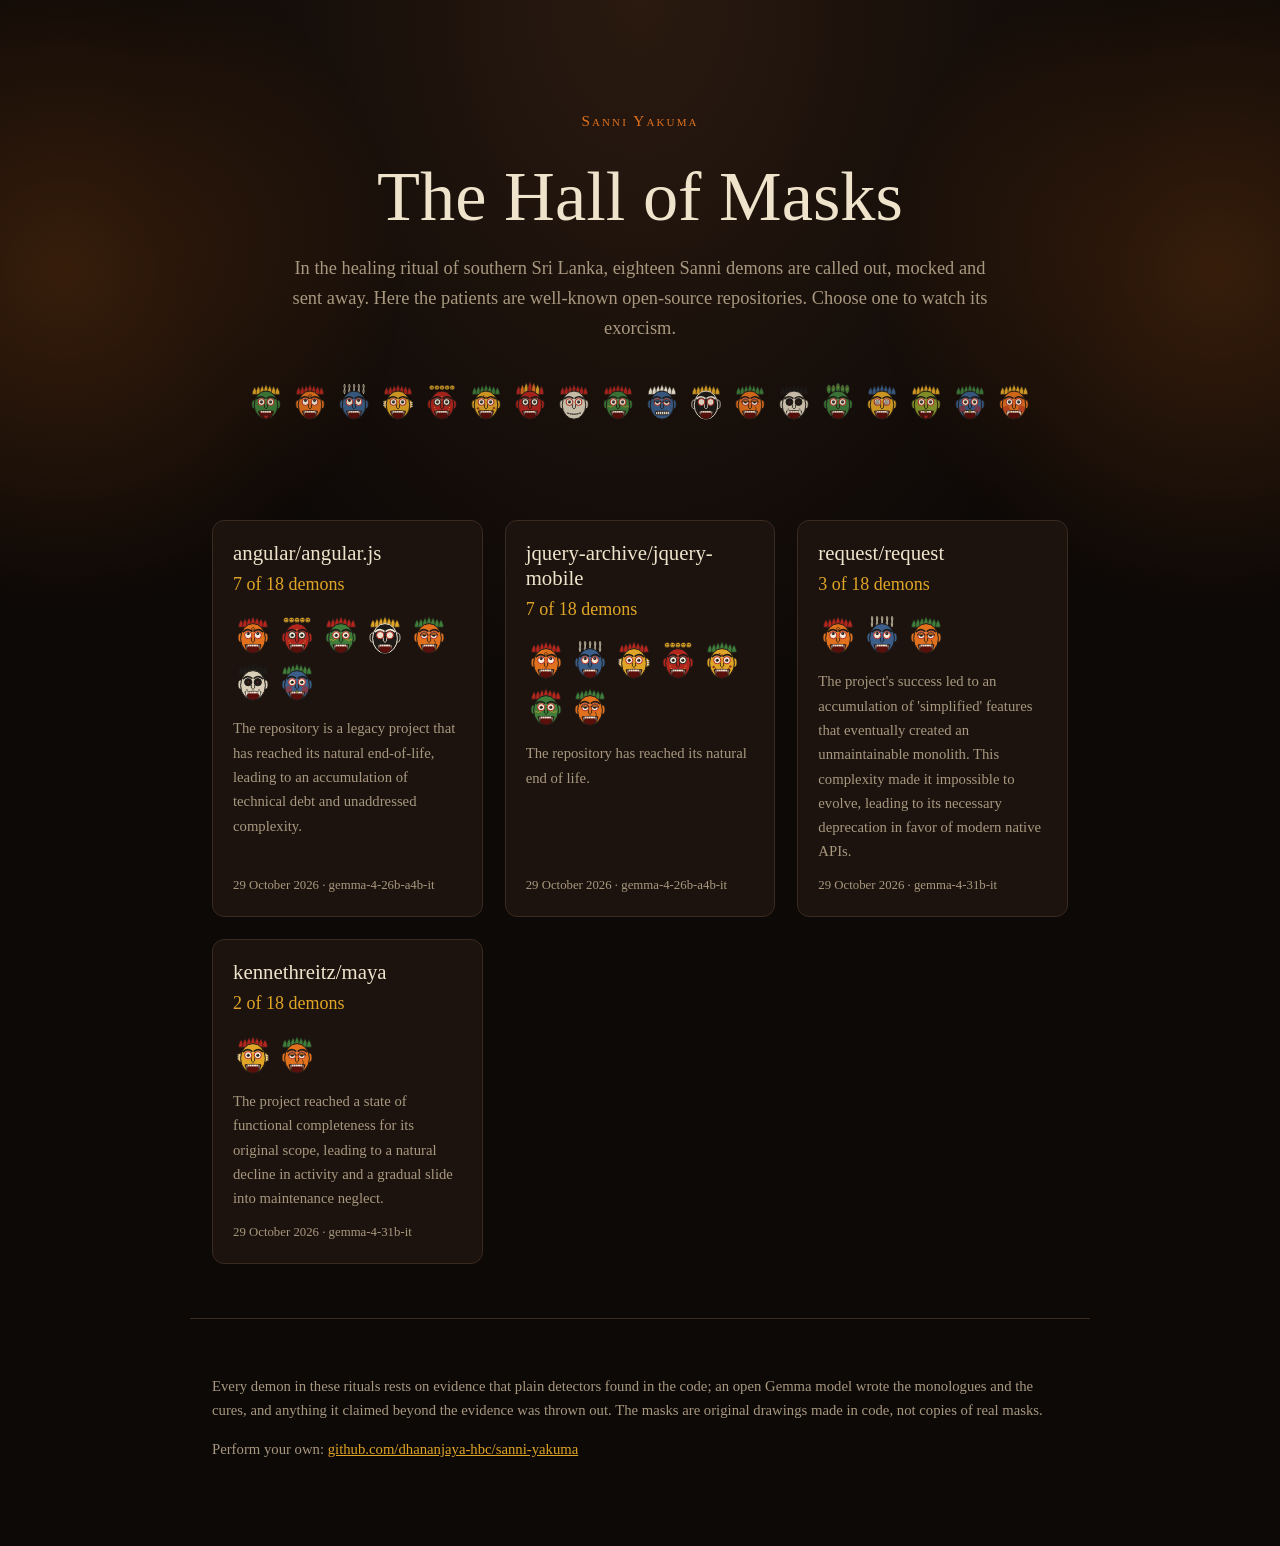
==== docs/index.html @ 9fd2dc5c "docs: add the Hall of Masks gallery page" ====
<!DOCTYPE html>
<html lang="en">
<head>
<meta charset="utf-8">
<meta name="viewport" content="width=device-width, initial-scale=1">
<title>Hall of Masks · Sanni Yakuma</title>
<meta name="description" content="Code exorcisms of well-known repositories, after the Sanni Yakuma healing ritual of southern Sri Lanka.">
<style>
/* Shared by the ritual page and the Hall of Masks. */
:root {
  --night: #0d0907; --wood: #1c130e; --ember: #e2711d; --gold: #e0a526; --red: #b3261e;
  --leaf: #3f7d3a; --cream: #efe3cc; --dim: #a8987f; --line: #3a2a1f;
  --serif: "Iowan Old Style", "Palatino Linotype", Palatino, Georgia, serif;
  --mono: ui-monospace, "SF Mono", Menlo, Consolas, monospace;
  --sinhala: "Noto Sans Sinhala", "Sinhala Sangam MN", "Iskoola Pota", sans-serif;
}
* { box-sizing: border-box; }
html { background: var(--night); }
body {
  margin: 0; color: var(--cream); font: 18px/1.65 var(--serif);
  background: radial-gradient(ellipse at 50% 0%, #2a1a10 0%, var(--night) 55%) fixed;
}
/* Torch light from both sides of the stage. */
body::before, body::after {
  content: ""; position: fixed; top: -10vh; width: 60vw; height: min(80vh, 800px); pointer-events: none; z-index: 0;
  background: radial-gradient(circle, rgba(226,113,29,.20) 0%, rgba(226,113,29,0) 65%);
  animation: flicker 3.7s infinite;
}
body::before { left: -25vw; }
body::after { right: -25vw; animation-duration: 4.3s; animation-delay: -1.2s; }
@keyframes flicker {
  0%, 100% { opacity: .85; } 12% { opacity: 1; } 20% { opacity: .7; } 34% { opacity: .95; }
  52% { opacity: .78; } 68% { opacity: 1; } 81% { opacity: .82; }
}
main, header, footer { position: relative; z-index: 1; max-width: 900px; margin: 0 auto; padding: 0 22px; }
a { color: var(--gold); }
code { font: .86em var(--mono); background: #2a1d15; padding: .1em .35em; border-radius: 4px; color: #f6d79a; }
h1, h2, h3, h4 { font-weight: normal; line-height: 1.2; }
.kicker { font-variant: small-caps; letter-spacing: .14em; color: var(--ember); font-size: .95rem; margin: 0; }header.stage { text-align: center; padding: clamp(48px, 12vh, 140px) 22px clamp(24px, 5vh, 60px); }
header.stage h1 { font-size: clamp(2.4rem, 7vw, 4.4rem); margin: .3em 0 .2em; }
header.stage .lede { font-size: 1.15rem; color: var(--dim); max-width: 38em; margin: 0 auto; }
.masks-row { display: flex; justify-content: center; flex-wrap: wrap; gap: 6px; margin: 2em auto 0; max-width: 840px; }
.masks-row svg { width: 38px; height: auto; opacity: .9; }
.hall { list-style: none; padding: 0; display: grid; grid-template-columns: repeat(auto-fill, minmax(260px, 1fr)); gap: 22px; margin: 6vh 0; }
.card { background: var(--wood); border: 1px solid var(--line); border-radius: 12px; padding: 20px; display: flex; flex-direction: column; }
.card:hover { border-color: var(--ember); }
.card h2 { font-size: 1.3rem; margin: 0 0 .2em; word-break: break-word; }
.card h2 a { color: var(--cream); text-decoration: none; }
.card h2 a::after { content: ""; position: absolute; inset: 0; }
.card { position: relative; }
.card .count { color: var(--gold); margin: 0 0 .7em; }
.card .demons { display: flex; flex-wrap: wrap; gap: 4px; margin-bottom: .8em; }
.card .demons svg { width: 40px; height: auto; }
.card .root { font-size: .92rem; color: var(--dim); margin: 0; flex: 1; }
.card .meta { font-size: .8rem; color: var(--dim); margin: .9em 0 0; }
footer { color: var(--dim); font-size: .92rem; border-top: 1px solid var(--line); padding: 40px 22px 70px; }
</style>
</head>
<body>
<header class="stage">
  <p class="kicker">Sanni Yakuma</p>
  <h1>The Hall of Masks</h1>
  <p class="lede">
    In the healing ritual of southern Sri Lanka, eighteen Sanni demons are called out, mocked and sent away.
    Here the patients are well-known open-source repositories. Choose one to watch its exorcism.
  </p>
  <div class="masks-row" aria-hidden="true"><svg xmlns="http://www.w3.org/2000/svg" viewBox="0 0 200 215" role="img" aria-label="Amukku Sanniya mask"><title>Amukku Sanniya mask</title><path d="M28,76 Q25,63 40,37 Q55,63 52,76 Z" fill="#e0a526" stroke="#1d1a17" stroke-width="3" stroke-linejoin="round"/><path d="M48,76 Q45,58 60,32 Q75,58 72,76 Z" fill="#e0a526" stroke="#1d1a17" stroke-width="3" stroke-linejoin="round"/><path d="M68,76 Q65,53 80,27 Q95,53 92,76 Z" fill="#e0a526" stroke="#1d1a17" stroke-width="3" stroke-linejoin="round"/><path d="M88,76 Q85,48 100,22 Q115,48 112,76 Z" fill="#e0a526" stroke="#1d1a17" stroke-width="3" stroke-linejoin="round"/><path d="M108,76 Q105,53 120,27 Q135,53 132,76 Z" fill="#e0a526" stroke="#1d1a17" stroke-width="3" stroke-linejoin="round"/><path d="M128,76 Q125,58 140,32 Q155,58 152,76 Z" fill="#e0a526" stroke="#1d1a17" stroke-width="3" stroke-linejoin="round"/><path d="M148,76 Q145,63 160,37 Q175,63 172,76 Z" fill="#e0a526" stroke="#1d1a17" stroke-width="3" stroke-linejoin="round"/><ellipse cx="38" cy="128" rx="13" ry="23" fill="#3f7d3a" stroke="#1d1a17" stroke-width="4"/><ellipse cx="162" cy="128" rx="13" ry="23" fill="#3f7d3a" stroke="#1d1a17" stroke-width="4"/><ellipse cx="100" cy="132" rx="62" ry="74" fill="#3f7d3a" stroke="#1d1a17" stroke-width="5"/><ellipse cx="82" cy="100" rx="22" ry="12" fill="#ffffff" opacity="0.12"/><path d="M52,98 Q72,80 94,96" stroke="#1d1a17" stroke-width="8" fill="none" stroke-linecap="round"/><path d="M106,96 Q128,80 148,98" stroke="#1d1a17" stroke-width="8" fill="none" stroke-linecap="round"/><circle cx="76" cy="116" r="18" fill="#f2e8d5" stroke="#b3261e" stroke-width="5"/><circle cx="76" cy="116" r="7.5" fill="#1d1a17"/><circle cx="74" cy="114" r="2" fill="#f2e8d5"/><circle cx="124" cy="116" r="18" fill="#f2e8d5" stroke="#b3261e" stroke-width="5"/><circle cx="124" cy="116" r="7.5" fill="#1d1a17"/><circle cx="122" cy="114" r="2" fill="#f2e8d5"/><path d="M92,128 Q88,150 100,152 Q112,150 108,128" fill="#3f7d3a" stroke="#1d1a17" stroke-width="4"/><path d="M60,164 Q100,158 140,164 Q132,204 100,206 Q68,204 60,164 Z" fill="#5a0f0b" stroke="#1d1a17" stroke-width="4"/><rect x="72" y="163" width="10" height="9" fill="#f2e8d5"/><rect x="83" y="163" width="10" height="9" fill="#f2e8d5"/><rect x="94" y="163" width="10" height="9" fill="#f2e8d5"/><rect x="105" y="163" width="10" height="9" fill="#f2e8d5"/><rect x="116" y="163" width="10" height="9" fill="#f2e8d5"/><path d="M86,186 Q100,222 114,186 Z" fill="#b3261e" stroke="#1d1a17" stroke-width="3"/></svg><svg xmlns="http://www.w3.org/2000/svg" viewBox="0 0 200 215" role="img" aria-label="Abutha Sanniya mask"><title>Abutha Sanniya mask</title><path d="M28,76 Q25,63 40,37 Q55,63 52,76 Z" fill="#b3261e" stroke="#1d1a17" stroke-width="3" stroke-linejoin="round"/><path d="M48,76 Q45,58 60,32 Q75,58 72,76 Z" fill="#b3261e" stroke="#1d1a17" stroke-width="3" stroke-linejoin="round"/><path d="M68,76 Q65,53 80,27 Q95,53 92,76 Z" fill="#b3261e" stroke="#1d1a17" stroke-width="3" stroke-linejoin="round"/><path d="M88,76 Q85,48 100,22 Q115,48 112,76 Z" fill="#b3261e" stroke="#1d1a17" stroke-width="3" stroke-linejoin="round"/><path d="M108,76 Q105,53 120,27 Q135,53 132,76 Z" fill="#b3261e" stroke="#1d1a17" stroke-width="3" stroke-linejoin="round"/><path d="M128,76 Q125,58 140,32 Q155,58 152,76 Z" fill="#b3261e" stroke="#1d1a17" stroke-width="3" stroke-linejoin="round"/><path d="M148,76 Q145,63 160,37 Q175,63 172,76 Z" fill="#b3261e" stroke="#1d1a17" stroke-width="3" stroke-linejoin="round"/><ellipse cx="38" cy="128" rx="13" ry="23" fill="#e2711d" stroke="#1d1a17" stroke-width="4"/><ellipse cx="162" cy="128" rx="13" ry="23" fill="#e2711d" stroke="#1d1a17" stroke-width="4"/><ellipse cx="100" cy="132" rx="62" ry="74" fill="#e2711d" stroke="#1d1a17" stroke-width="5"/><ellipse cx="82" cy="100" rx="22" ry="12" fill="#ffffff" opacity="0.12"/><path d="M52,98 Q72,80 94,96" stroke="#1d1a17" stroke-width="8" fill="none" stroke-linecap="round"/><path d="M106,96 Q128,80 148,98" stroke="#1d1a17" stroke-width="8" fill="none" stroke-linecap="round"/><circle cx="76" cy="116" r="18" fill="#f2e8d5" stroke="#b3261e" stroke-width="5"/><circle cx="76" cy="108" r="7.5" fill="#1d1a17"/><circle cx="74" cy="106" r="2" fill="#f2e8d5"/><circle cx="124" cy="116" r="18" fill="#f2e8d5" stroke="#b3261e" stroke-width="5"/><circle cx="124" cy="108" r="7.5" fill="#1d1a17"/><circle cx="122" cy="106" r="2" fill="#f2e8d5"/><path d="M92,128 Q88,150 100,152 Q112,150 108,128" fill="#e2711d" stroke="#1d1a17" stroke-width="4"/><path d="M60,164 Q100,158 140,164 Q132,204 100,206 Q68,204 60,164 Z" fill="#5a0f0b" stroke="#1d1a17" stroke-width="4"/><rect x="72" y="163" width="10" height="9" fill="#f2e8d5"/><rect x="83" y="163" width="10" height="9" fill="#f2e8d5"/><rect x="94" y="163" width="10" height="9" fill="#f2e8d5"/><rect x="105" y="163" width="10" height="9" fill="#f2e8d5"/><rect x="116" y="163" width="10" height="9" fill="#f2e8d5"/><path d="M66,166 L74,166 L69,188 Z" fill="#f2e8d5" stroke="#1d1a17" stroke-width="2"/><path d="M126,166 L134,166 L131,188 Z" fill="#f2e8d5" stroke="#1d1a17" stroke-width="2"/><path d="M100,88 m-2,0 a2,2 0 1,1 4,0 a5,5 0 1,1 -9,0 a8,8 0 1,1 15,0" fill="none" stroke="#1d1a17" stroke-width="3"/></svg><svg xmlns="http://www.w3.org/2000/svg" viewBox="0 0 200 215" role="img" aria-label="Butha Sanniya mask"><title>Butha Sanniya mask</title><path d="M50,72 C36,52 64,40 50,22 C40,38 62,52 50,72" fill="none" stroke="#d9cfb8" stroke-width="5" stroke-linecap="round" opacity="0.85"/><path d="M75,72 C61,52 89,40 75,22 C65,38 87,52 75,72" fill="none" stroke="#d9cfb8" stroke-width="5" stroke-linecap="round" opacity="0.85"/><path d="M100,72 C86,52 114,40 100,22 C90,38 112,52 100,72" fill="none" stroke="#d9cfb8" stroke-width="5" stroke-linecap="round" opacity="0.85"/><path d="M125,72 C111,52 139,40 125,22 C115,38 137,52 125,72" fill="none" stroke="#d9cfb8" stroke-width="5" stroke-linecap="round" opacity="0.85"/><path d="M150,72 C136,52 164,40 150,22 C140,38 162,52 150,72" fill="none" stroke="#d9cfb8" stroke-width="5" stroke-linecap="round" opacity="0.85"/><ellipse cx="38" cy="128" rx="13" ry="23" fill="#3b5f8a" stroke="#1d1a17" stroke-width="4"/><ellipse cx="162" cy="128" rx="13" ry="23" fill="#3b5f8a" stroke="#1d1a17" stroke-width="4"/><ellipse cx="100" cy="132" rx="62" ry="74" fill="#3b5f8a" stroke="#1d1a17" stroke-width="5"/><ellipse cx="82" cy="100" rx="22" ry="12" fill="#ffffff" opacity="0.12"/><path d="M52,98 Q72,80 94,96" stroke="#1d1a17" stroke-width="8" fill="none" stroke-linecap="round"/><path d="M106,96 Q128,80 148,98" stroke="#1d1a17" stroke-width="8" fill="none" stroke-linecap="round"/><circle cx="76" cy="116" r="18" fill="#f2e8d5" stroke="#b3261e" stroke-width="5"/><circle cx="76" cy="108" r="7.5" fill="#1d1a17"/><circle cx="74" cy="106" r="2" fill="#f2e8d5"/><circle cx="124" cy="116" r="18" fill="#f2e8d5" stroke="#b3261e" stroke-width="5"/><circle cx="124" cy="108" r="7.5" fill="#1d1a17"/><circle cx="122" cy="106" r="2" fill="#f2e8d5"/><path d="M92,128 Q88,150 100,152 Q112,150 108,128" fill="#3b5f8a" stroke="#1d1a17" stroke-width="4"/><path d="M60,164 Q100,158 140,164 Q132,204 100,206 Q68,204 60,164 Z" fill="#5a0f0b" stroke="#1d1a17" stroke-width="4"/><rect x="72" y="163" width="10" height="9" fill="#f2e8d5"/><rect x="83" y="163" width="10" height="9" fill="#f2e8d5"/><rect x="94" y="163" width="10" height="9" fill="#f2e8d5"/><rect x="105" y="163" width="10" height="9" fill="#f2e8d5"/><rect x="116" y="163" width="10" height="9" fill="#f2e8d5"/><path d="M66,166 L74,166 L69,188 Z" fill="#f2e8d5" stroke="#1d1a17" stroke-width="2"/><path d="M126,166 L134,166 L131,188 Z" fill="#f2e8d5" stroke="#1d1a17" stroke-width="2"/></svg><svg xmlns="http://www.w3.org/2000/svg" viewBox="0 0 200 215" role="img" aria-label="Bihiri Sanniya mask"><title>Bihiri Sanniya mask</title><path d="M28,76 Q25,63 40,37 Q55,63 52,76 Z" fill="#b3261e" stroke="#1d1a17" stroke-width="3" stroke-linejoin="round"/><path d="M48,76 Q45,58 60,32 Q75,58 72,76 Z" fill="#b3261e" stroke="#1d1a17" stroke-width="3" stroke-linejoin="round"/><path d="M68,76 Q65,53 80,27 Q95,53 92,76 Z" fill="#b3261e" stroke="#1d1a17" stroke-width="3" stroke-linejoin="round"/><path d="M88,76 Q85,48 100,22 Q115,48 112,76 Z" fill="#b3261e" stroke="#1d1a17" stroke-width="3" stroke-linejoin="round"/><path d="M108,76 Q105,53 120,27 Q135,53 132,76 Z" fill="#b3261e" stroke="#1d1a17" stroke-width="3" stroke-linejoin="round"/><path d="M128,76 Q125,58 140,32 Q155,58 152,76 Z" fill="#b3261e" stroke="#1d1a17" stroke-width="3" stroke-linejoin="round"/><path d="M148,76 Q145,63 160,37 Q175,63 172,76 Z" fill="#b3261e" stroke="#1d1a17" stroke-width="3" stroke-linejoin="round"/><ellipse cx="38" cy="128" rx="13" ry="23" fill="#e0a526" stroke="#1d1a17" stroke-width="4"/><ellipse cx="162" cy="128" rx="13" ry="23" fill="#e0a526" stroke="#1d1a17" stroke-width="4"/><line x1="23" y1="114" x2="53" y2="120" stroke="#f2e8d5" stroke-width="5"/><line x1="23" y1="124" x2="53" y2="130" stroke="#f2e8d5" stroke-width="5"/><line x1="23" y1="134" x2="53" y2="140" stroke="#f2e8d5" stroke-width="5"/><line x1="147" y1="114" x2="177" y2="120" stroke="#f2e8d5" stroke-width="5"/><line x1="147" y1="124" x2="177" y2="130" stroke="#f2e8d5" stroke-width="5"/><line x1="147" y1="134" x2="177" y2="140" stroke="#f2e8d5" stroke-width="5"/><ellipse cx="100" cy="132" rx="62" ry="74" fill="#e0a526" stroke="#1d1a17" stroke-width="5"/><ellipse cx="82" cy="100" rx="22" ry="12" fill="#ffffff" opacity="0.12"/><path d="M52,98 Q72,80 94,96" stroke="#1d1a17" stroke-width="8" fill="none" stroke-linecap="round"/><path d="M106,96 Q128,80 148,98" stroke="#1d1a17" stroke-width="8" fill="none" stroke-linecap="round"/><circle cx="76" cy="116" r="18" fill="#f2e8d5" stroke="#b3261e" stroke-width="5"/><circle cx="76" cy="116" r="7.5" fill="#1d1a17"/><circle cx="74" cy="114" r="2" fill="#f2e8d5"/><circle cx="124" cy="116" r="18" fill="#f2e8d5" stroke="#b3261e" stroke-width="5"/><circle cx="124" cy="116" r="7.5" fill="#1d1a17"/><circle cx="122" cy="114" r="2" fill="#f2e8d5"/><path d="M92,128 Q88,150 100,152 Q112,150 108,128" fill="#e0a526" stroke="#1d1a17" stroke-width="4"/><path d="M60,164 Q100,158 140,164 Q132,204 100,206 Q68,204 60,164 Z" fill="#5a0f0b" stroke="#1d1a17" stroke-width="4"/><rect x="72" y="163" width="10" height="9" fill="#f2e8d5"/><rect x="83" y="163" width="10" height="9" fill="#f2e8d5"/><rect x="94" y="163" width="10" height="9" fill="#f2e8d5"/><rect x="105" y="163" width="10" height="9" fill="#f2e8d5"/><rect x="116" y="163" width="10" height="9" fill="#f2e8d5"/><path d="M66,166 L74,166 L69,188 Z" fill="#f2e8d5" stroke="#1d1a17" stroke-width="2"/><path d="M126,166 L134,166 L131,188 Z" fill="#f2e8d5" stroke="#1d1a17" stroke-width="2"/></svg><svg xmlns="http://www.w3.org/2000/svg" viewBox="0 0 200 215" role="img" aria-label="Deva Sanniya mask"><title>Deva Sanniya mask</title><circle cx="46" cy="40" r="13" fill="#e0a526" stroke="#1d1a17" stroke-width="3"/><circle cx="42" cy="38" r="2.6" fill="#1d1a17"/><circle cx="50" cy="38" r="2.6" fill="#1d1a17"/><path d="M41,45 Q46,49 51,45" stroke="#1d1a17" stroke-width="2" fill="none"/><circle cx="73" cy="40" r="13" fill="#e0a526" stroke="#1d1a17" stroke-width="3"/><circle cx="69" cy="38" r="2.6" fill="#1d1a17"/><circle cx="77" cy="38" r="2.6" fill="#1d1a17"/><path d="M68,45 Q73,49 78,45" stroke="#1d1a17" stroke-width="2" fill="none"/><circle cx="100" cy="40" r="13" fill="#e0a526" stroke="#1d1a17" stroke-width="3"/><circle cx="96" cy="38" r="2.6" fill="#1d1a17"/><circle cx="104" cy="38" r="2.6" fill="#1d1a17"/><path d="M95,45 Q100,49 105,45" stroke="#1d1a17" stroke-width="2" fill="none"/><circle cx="127" cy="40" r="13" fill="#e0a526" stroke="#1d1a17" stroke-width="3"/><circle cx="123" cy="38" r="2.6" fill="#1d1a17"/><circle cx="131" cy="38" r="2.6" fill="#1d1a17"/><path d="M122,45 Q127,49 132,45" stroke="#1d1a17" stroke-width="2" fill="none"/><circle cx="154" cy="40" r="13" fill="#e0a526" stroke="#1d1a17" stroke-width="3"/><circle cx="150" cy="38" r="2.6" fill="#1d1a17"/><circle cx="158" cy="38" r="2.6" fill="#1d1a17"/><path d="M149,45 Q154,49 159,45" stroke="#1d1a17" stroke-width="2" fill="none"/><ellipse cx="38" cy="128" rx="13" ry="23" fill="#b3261e" stroke="#1d1a17" stroke-width="4"/><ellipse cx="162" cy="128" rx="13" ry="23" fill="#b3261e" stroke="#1d1a17" stroke-width="4"/><ellipse cx="100" cy="132" rx="62" ry="74" fill="#b3261e" stroke="#1d1a17" stroke-width="5"/><ellipse cx="82" cy="100" rx="22" ry="12" fill="#ffffff" opacity="0.12"/><path d="M52,98 Q72,80 94,96" stroke="#1d1a17" stroke-width="8" fill="none" stroke-linecap="round"/><path d="M106,96 Q128,80 148,98" stroke="#1d1a17" stroke-width="8" fill="none" stroke-linecap="round"/><circle cx="76" cy="116" r="18" fill="#f2e8d5" stroke="#1d1a17" stroke-width="5"/><circle cx="76" cy="116" r="7.5" fill="#1d1a17"/><circle cx="74" cy="114" r="2" fill="#f2e8d5"/><circle cx="124" cy="116" r="18" fill="#f2e8d5" stroke="#1d1a17" stroke-width="5"/><circle cx="124" cy="116" r="7.5" fill="#1d1a17"/><circle cx="122" cy="114" r="2" fill="#f2e8d5"/><path d="M92,128 Q88,150 100,152 Q112,150 108,128" fill="#b3261e" stroke="#1d1a17" stroke-width="4"/><path d="M60,164 Q100,158 140,164 Q132,204 100,206 Q68,204 60,164 Z" fill="#5a0f0b" stroke="#1d1a17" stroke-width="4"/><rect x="72" y="163" width="10" height="9" fill="#f2e8d5"/><rect x="83" y="163" width="10" height="9" fill="#f2e8d5"/><rect x="94" y="163" width="10" height="9" fill="#f2e8d5"/><rect x="105" y="163" width="10" height="9" fill="#f2e8d5"/><rect x="116" y="163" width="10" height="9" fill="#f2e8d5"/><path d="M66,166 L74,166 L69,188 Z" fill="#f2e8d5" stroke="#1d1a17" stroke-width="2"/><path d="M126,166 L134,166 L131,188 Z" fill="#f2e8d5" stroke="#1d1a17" stroke-width="2"/><circle cx="60" cy="145" r="3" fill="#e0a526"/><circle cx="140" cy="145" r="3" fill="#e0a526"/><circle cx="66" cy="157" r="3" fill="#e0a526"/><circle cx="134" cy="157" r="3" fill="#e0a526"/><circle cx="100" cy="88" r="3" fill="#e0a526"/></svg><svg xmlns="http://www.w3.org/2000/svg" viewBox="0 0 200 215" role="img" aria-label="Gedi Sanniya mask"><title>Gedi Sanniya mask</title><path d="M28,76 Q25,63 40,37 Q55,63 52,76 Z" fill="#3f7d3a" stroke="#1d1a17" stroke-width="3" stroke-linejoin="round"/><path d="M48,76 Q45,58 60,32 Q75,58 72,76 Z" fill="#3f7d3a" stroke="#1d1a17" stroke-width="3" stroke-linejoin="round"/><path d="M68,76 Q65,53 80,27 Q95,53 92,76 Z" fill="#3f7d3a" stroke="#1d1a17" stroke-width="3" stroke-linejoin="round"/><path d="M88,76 Q85,48 100,22 Q115,48 112,76 Z" fill="#3f7d3a" stroke="#1d1a17" stroke-width="3" stroke-linejoin="round"/><path d="M108,76 Q105,53 120,27 Q135,53 132,76 Z" fill="#3f7d3a" stroke="#1d1a17" stroke-width="3" stroke-linejoin="round"/><path d="M128,76 Q125,58 140,32 Q155,58 152,76 Z" fill="#3f7d3a" stroke="#1d1a17" stroke-width="3" stroke-linejoin="round"/><path d="M148,76 Q145,63 160,37 Q175,63 172,76 Z" fill="#3f7d3a" stroke="#1d1a17" stroke-width="3" stroke-linejoin="round"/><ellipse cx="38" cy="128" rx="13" ry="23" fill="#e0a526" stroke="#1d1a17" stroke-width="4"/><ellipse cx="162" cy="128" rx="13" ry="23" fill="#e0a526" stroke="#1d1a17" stroke-width="4"/><ellipse cx="100" cy="132" rx="62" ry="74" fill="#e0a526" stroke="#1d1a17" stroke-width="5"/><ellipse cx="82" cy="100" rx="22" ry="12" fill="#ffffff" opacity="0.12"/><path d="M52,98 Q72,80 94,96" stroke="#1d1a17" stroke-width="8" fill="none" stroke-linecap="round"/><path d="M106,96 Q128,80 148,98" stroke="#1d1a17" stroke-width="8" fill="none" stroke-linecap="round"/><circle cx="76" cy="116" r="18" fill="#f2e8d5" stroke="#b3261e" stroke-width="5"/><circle cx="76" cy="116" r="7.5" fill="#1d1a17"/><circle cx="74" cy="114" r="2" fill="#f2e8d5"/><circle cx="124" cy="116" r="18" fill="#f2e8d5" stroke="#b3261e" stroke-width="5"/><circle cx="124" cy="116" r="7.5" fill="#1d1a17"/><circle cx="122" cy="114" r="2" fill="#f2e8d5"/><path d="M92,128 Q88,150 100,152 Q112,150 108,128" fill="#e0a526" stroke="#1d1a17" stroke-width="4"/><path d="M60,164 Q100,158 140,164 Q132,204 100,206 Q68,204 60,164 Z" fill="#5a0f0b" stroke="#1d1a17" stroke-width="4"/><rect x="72" y="163" width="10" height="9" fill="#f2e8d5"/><rect x="83" y="163" width="10" height="9" fill="#f2e8d5"/><rect x="94" y="163" width="10" height="9" fill="#f2e8d5"/><rect x="105" y="163" width="10" height="9" fill="#f2e8d5"/><rect x="116" y="163" width="10" height="9" fill="#f2e8d5"/><path d="M66,166 L74,166 L69,188 Z" fill="#f2e8d5" stroke="#1d1a17" stroke-width="2"/><path d="M126,166 L134,166 L131,188 Z" fill="#f2e8d5" stroke="#1d1a17" stroke-width="2"/><circle cx="58" cy="150" r="5" fill="#b3261e" stroke="#1d1a17" stroke-width="1.5"/><circle cx="68" cy="160" r="3.5" fill="#b3261e" stroke="#1d1a17" stroke-width="1.5"/><circle cx="142" cy="148" r="5" fill="#b3261e" stroke="#1d1a17" stroke-width="1.5"/><circle cx="134" cy="160" r="4" fill="#b3261e" stroke="#1d1a17" stroke-width="1.5"/><circle cx="100" cy="92" r="4" fill="#b3261e" stroke="#1d1a17" stroke-width="1.5"/><circle cx="88" cy="84" r="3" fill="#b3261e" stroke="#1d1a17" stroke-width="1.5"/></svg><svg xmlns="http://www.w3.org/2000/svg" viewBox="0 0 200 215" role="img" aria-label="Gini Jala Sanniya mask"><title>Gini Jala Sanniya mask</title><path d="M28,76 Q25,56 40,30 Q55,56 52,76 Z" fill="#b3261e" stroke="#1d1a17" stroke-width="3" stroke-linejoin="round"/><path d="M48,76 Q45,48 60,22 Q75,48 72,76 Z" fill="#e2711d" stroke="#1d1a17" stroke-width="3" stroke-linejoin="round"/><path d="M68,76 Q65,40 80,14 Q95,40 92,76 Z" fill="#e0a526" stroke="#1d1a17" stroke-width="3" stroke-linejoin="round"/><path d="M88,76 Q85,32 100,6 Q115,32 112,76 Z" fill="#b3261e" stroke="#1d1a17" stroke-width="3" stroke-linejoin="round"/><path d="M108,76 Q105,40 120,14 Q135,40 132,76 Z" fill="#e2711d" stroke="#1d1a17" stroke-width="3" stroke-linejoin="round"/><path d="M128,76 Q125,48 140,22 Q155,48 152,76 Z" fill="#e0a526" stroke="#1d1a17" stroke-width="3" stroke-linejoin="round"/><path d="M148,76 Q145,56 160,30 Q175,56 172,76 Z" fill="#b3261e" stroke="#1d1a17" stroke-width="3" stroke-linejoin="round"/><ellipse cx="38" cy="128" rx="13" ry="23" fill="#b3261e" stroke="#1d1a17" stroke-width="4"/><ellipse cx="162" cy="128" rx="13" ry="23" fill="#b3261e" stroke="#1d1a17" stroke-width="4"/><ellipse cx="100" cy="132" rx="62" ry="74" fill="#b3261e" stroke="#1d1a17" stroke-width="5"/><ellipse cx="82" cy="100" rx="22" ry="12" fill="#ffffff" opacity="0.12"/><path d="M52,98 Q72,80 94,96" stroke="#1d1a17" stroke-width="8" fill="none" stroke-linecap="round"/><path d="M106,96 Q128,80 148,98" stroke="#1d1a17" stroke-width="8" fill="none" stroke-linecap="round"/><circle cx="76" cy="116" r="18" fill="#f2e8d5" stroke="#1d1a17" stroke-width="5"/><circle cx="76" cy="116" r="7.5" fill="#1d1a17"/><circle cx="74" cy="114" r="2" fill="#f2e8d5"/><circle cx="124" cy="116" r="18" fill="#f2e8d5" stroke="#1d1a17" stroke-width="5"/><circle cx="124" cy="116" r="7.5" fill="#1d1a17"/><circle cx="122" cy="114" r="2" fill="#f2e8d5"/><path d="M92,128 Q88,150 100,152 Q112,150 108,128" fill="#b3261e" stroke="#1d1a17" stroke-width="4"/><path d="M60,164 Q100,158 140,164 Q132,204 100,206 Q68,204 60,164 Z" fill="#5a0f0b" stroke="#1d1a17" stroke-width="4"/><rect x="72" y="163" width="10" height="9" fill="#f2e8d5"/><rect x="83" y="163" width="10" height="9" fill="#f2e8d5"/><rect x="94" y="163" width="10" height="9" fill="#f2e8d5"/><rect x="105" y="163" width="10" height="9" fill="#f2e8d5"/><rect x="116" y="163" width="10" height="9" fill="#f2e8d5"/><path d="M66,166 L74,166 L69,188 Z" fill="#f2e8d5" stroke="#1d1a17" stroke-width="2"/><path d="M126,166 L134,166 L131,188 Z" fill="#f2e8d5" stroke="#1d1a17" stroke-width="2"/><path d="M64,92 q-5,9 0,12 q5,-3 0,-12 Z" fill="#f2e8d5" stroke="#1d1a17" stroke-width="1.5"/><path d="M138,92 q-5,9 0,12 q5,-3 0,-12 Z" fill="#f2e8d5" stroke="#1d1a17" stroke-width="1.5"/></svg><svg xmlns="http://www.w3.org/2000/svg" viewBox="0 0 200 215" role="img" aria-label="Golu Sanniya mask"><title>Golu Sanniya mask</title><path d="M28,76 Q25,63 40,37 Q55,63 52,76 Z" fill="#b3261e" stroke="#1d1a17" stroke-width="3" stroke-linejoin="round"/><path d="M48,76 Q45,58 60,32 Q75,58 72,76 Z" fill="#b3261e" stroke="#1d1a17" stroke-width="3" stroke-linejoin="round"/><path d="M68,76 Q65,53 80,27 Q95,53 92,76 Z" fill="#b3261e" stroke="#1d1a17" stroke-width="3" stroke-linejoin="round"/><path d="M88,76 Q85,48 100,22 Q115,48 112,76 Z" fill="#b3261e" stroke="#1d1a17" stroke-width="3" stroke-linejoin="round"/><path d="M108,76 Q105,53 120,27 Q135,53 132,76 Z" fill="#b3261e" stroke="#1d1a17" stroke-width="3" stroke-linejoin="round"/><path d="M128,76 Q125,58 140,32 Q155,58 152,76 Z" fill="#b3261e" stroke="#1d1a17" stroke-width="3" stroke-linejoin="round"/><path d="M148,76 Q145,63 160,37 Q175,63 172,76 Z" fill="#b3261e" stroke="#1d1a17" stroke-width="3" stroke-linejoin="round"/><ellipse cx="38" cy="128" rx="13" ry="23" fill="#d9cfb8" stroke="#1d1a17" stroke-width="4"/><ellipse cx="162" cy="128" rx="13" ry="23" fill="#d9cfb8" stroke="#1d1a17" stroke-width="4"/><ellipse cx="100" cy="132" rx="62" ry="74" fill="#d9cfb8" stroke="#1d1a17" stroke-width="5"/><ellipse cx="82" cy="100" rx="22" ry="12" fill="#ffffff" opacity="0.12"/><path d="M52,98 Q72,80 94,96" stroke="#1d1a17" stroke-width="8" fill="none" stroke-linecap="round"/><path d="M106,96 Q128,80 148,98" stroke="#1d1a17" stroke-width="8" fill="none" stroke-linecap="round"/><circle cx="76" cy="116" r="18" fill="#f2e8d5" stroke="#b3261e" stroke-width="5"/><circle cx="76" cy="116" r="7.5" fill="#1d1a17"/><circle cx="74" cy="114" r="2" fill="#f2e8d5"/><circle cx="124" cy="116" r="18" fill="#f2e8d5" stroke="#b3261e" stroke-width="5"/><circle cx="124" cy="116" r="7.5" fill="#1d1a17"/><circle cx="122" cy="114" r="2" fill="#f2e8d5"/><path d="M92,128 Q88,150 100,152 Q112,150 108,128" fill="#d9cfb8" stroke="#1d1a17" stroke-width="4"/><path d="M66,174 Q100,186 134,174" stroke="#1d1a17" stroke-width="6" fill="none" stroke-linecap="round"/><line x1="74" y1="167" x2="76" y2="181" stroke="#f2e8d5" stroke-width="3"/><line x1="84" y1="167" x2="86" y2="181" stroke="#f2e8d5" stroke-width="3"/><line x1="94" y1="167" x2="96" y2="181" stroke="#f2e8d5" stroke-width="3"/><line x1="104" y1="167" x2="106" y2="181" stroke="#f2e8d5" stroke-width="3"/><line x1="114" y1="167" x2="116" y2="181" stroke="#f2e8d5" stroke-width="3"/><line x1="124" y1="167" x2="126" y2="181" stroke="#f2e8d5" stroke-width="3"/></svg><svg xmlns="http://www.w3.org/2000/svg" viewBox="0 0 200 215" role="img" aria-label="Gulma Sanniya mask"><title>Gulma Sanniya mask</title><path d="M28,76 Q25,63 40,37 Q55,63 52,76 Z" fill="#b3261e" stroke="#1d1a17" stroke-width="3" stroke-linejoin="round"/><path d="M48,76 Q45,58 60,32 Q75,58 72,76 Z" fill="#b3261e" stroke="#1d1a17" stroke-width="3" stroke-linejoin="round"/><path d="M68,76 Q65,53 80,27 Q95,53 92,76 Z" fill="#b3261e" stroke="#1d1a17" stroke-width="3" stroke-linejoin="round"/><path d="M88,76 Q85,48 100,22 Q115,48 112,76 Z" fill="#b3261e" stroke="#1d1a17" stroke-width="3" stroke-linejoin="round"/><path d="M108,76 Q105,53 120,27 Q135,53 132,76 Z" fill="#b3261e" stroke="#1d1a17" stroke-width="3" stroke-linejoin="round"/><path d="M128,76 Q125,58 140,32 Q155,58 152,76 Z" fill="#b3261e" stroke="#1d1a17" stroke-width="3" stroke-linejoin="round"/><path d="M148,76 Q145,63 160,37 Q175,63 172,76 Z" fill="#b3261e" stroke="#1d1a17" stroke-width="3" stroke-linejoin="round"/><ellipse cx="38" cy="128" rx="13" ry="23" fill="#3f7d3a" stroke="#1d1a17" stroke-width="4"/><ellipse cx="162" cy="128" rx="13" ry="23" fill="#3f7d3a" stroke="#1d1a17" stroke-width="4"/><ellipse cx="100" cy="132" rx="62" ry="74" fill="#3f7d3a" stroke="#1d1a17" stroke-width="5"/><ellipse cx="82" cy="100" rx="22" ry="12" fill="#ffffff" opacity="0.12"/><path d="M52,98 Q72,80 94,96" stroke="#1d1a17" stroke-width="8" fill="none" stroke-linecap="round"/><path d="M106,96 Q128,80 148,98" stroke="#1d1a17" stroke-width="8" fill="none" stroke-linecap="round"/><circle cx="76" cy="116" r="18" fill="#f2e8d5" stroke="#b3261e" stroke-width="5"/><circle cx="76" cy="116" r="7.5" fill="#1d1a17"/><circle cx="74" cy="114" r="2" fill="#f2e8d5"/><circle cx="124" cy="116" r="18" fill="#f2e8d5" stroke="#b3261e" stroke-width="5"/><circle cx="124" cy="116" r="7.5" fill="#1d1a17"/><circle cx="122" cy="114" r="2" fill="#f2e8d5"/><path d="M92,128 Q88,150 100,152 Q112,150 108,128" fill="#3f7d3a" stroke="#1d1a17" stroke-width="4"/><path d="M60,164 Q100,158 140,164 Q132,204 100,206 Q68,204 60,164 Z" fill="#5a0f0b" stroke="#1d1a17" stroke-width="4"/><rect x="72" y="163" width="10" height="9" fill="#f2e8d5"/><rect x="83" y="163" width="10" height="9" fill="#f2e8d5"/><rect x="94" y="163" width="10" height="9" fill="#f2e8d5"/><rect x="105" y="163" width="10" height="9" fill="#f2e8d5"/><rect x="116" y="163" width="10" height="9" fill="#f2e8d5"/><path d="M66,166 L74,166 L69,188 Z" fill="#f2e8d5" stroke="#1d1a17" stroke-width="2"/><path d="M126,166 L134,166 L131,188 Z" fill="#f2e8d5" stroke="#1d1a17" stroke-width="2"/><path d="M46,140 q5,-6 10,0 t10,0 t10,0" fill="none" stroke="#e0a526" stroke-width="3.5" stroke-linecap="round"/><path d="M124,140 q5,-6 10,0 t10,0 t10,0" fill="none" stroke="#e0a526" stroke-width="3.5" stroke-linecap="round"/></svg><svg xmlns="http://www.w3.org/2000/svg" viewBox="0 0 200 215" role="img" aria-label="Jala Sanniya mask"><title>Jala Sanniya mask</title><path d="M28,76 Q25,63 40,37 Q55,63 52,76 Z" fill="#f2e8d5" stroke="#1d1a17" stroke-width="3" stroke-linejoin="round"/><path d="M48,76 Q45,58 60,32 Q75,58 72,76 Z" fill="#f2e8d5" stroke="#1d1a17" stroke-width="3" stroke-linejoin="round"/><path d="M68,76 Q65,53 80,27 Q95,53 92,76 Z" fill="#f2e8d5" stroke="#1d1a17" stroke-width="3" stroke-linejoin="round"/><path d="M88,76 Q85,48 100,22 Q115,48 112,76 Z" fill="#f2e8d5" stroke="#1d1a17" stroke-width="3" stroke-linejoin="round"/><path d="M108,76 Q105,53 120,27 Q135,53 132,76 Z" fill="#f2e8d5" stroke="#1d1a17" stroke-width="3" stroke-linejoin="round"/><path d="M128,76 Q125,58 140,32 Q155,58 152,76 Z" fill="#f2e8d5" stroke="#1d1a17" stroke-width="3" stroke-linejoin="round"/><path d="M148,76 Q145,63 160,37 Q175,63 172,76 Z" fill="#f2e8d5" stroke="#1d1a17" stroke-width="3" stroke-linejoin="round"/><ellipse cx="38" cy="128" rx="13" ry="23" fill="#3b5f8a" stroke="#1d1a17" stroke-width="4"/><ellipse cx="162" cy="128" rx="13" ry="23" fill="#3b5f8a" stroke="#1d1a17" stroke-width="4"/><ellipse cx="100" cy="132" rx="62" ry="74" fill="#3b5f8a" stroke="#1d1a17" stroke-width="5"/><ellipse cx="82" cy="100" rx="22" ry="12" fill="#ffffff" opacity="0.12"/><path d="M52,98 Q72,80 94,96" stroke="#1d1a17" stroke-width="8" fill="none" stroke-linecap="round"/><path d="M106,96 Q128,80 148,98" stroke="#1d1a17" stroke-width="8" fill="none" stroke-linecap="round"/><circle cx="76" cy="116" r="18" fill="#f2e8d5" stroke="#b3261e" stroke-width="5"/><circle cx="76" cy="116" r="7.5" fill="#1d1a17"/><circle cx="74" cy="114" r="2" fill="#f2e8d5"/><path d="M56,115 Q76,90 96,115 Z" fill="#3b5f8a" stroke="#1d1a17" stroke-width="4"/><circle cx="124" cy="116" r="18" fill="#f2e8d5" stroke="#b3261e" stroke-width="5"/><circle cx="124" cy="116" r="7.5" fill="#1d1a17"/><circle cx="122" cy="114" r="2" fill="#f2e8d5"/><path d="M104,115 Q124,90 144,115 Z" fill="#3b5f8a" stroke="#1d1a17" stroke-width="4"/><path d="M92,128 Q88,150 100,152 Q112,150 108,128" fill="#3b5f8a" stroke="#1d1a17" stroke-width="4"/><rect x="64" y="162" width="72" height="24" rx="8" fill="#1d1a17"/><rect x="68" y="166" width="9" height="15" fill="#f2e8d5" stroke="#1d1a17" stroke-width="1.5"/><rect x="78" y="166" width="9" height="15" fill="#f2e8d5" stroke="#1d1a17" stroke-width="1.5"/><rect x="88" y="166" width="9" height="15" fill="#f2e8d5" stroke="#1d1a17" stroke-width="1.5"/><rect x="98" y="166" width="9" height="15" fill="#f2e8d5" stroke="#1d1a17" stroke-width="1.5"/><rect x="108" y="166" width="9" height="15" fill="#f2e8d5" stroke="#1d1a17" stroke-width="1.5"/><rect x="118" y="166" width="9" height="15" fill="#f2e8d5" stroke="#1d1a17" stroke-width="1.5"/><rect x="128" y="166" width="9" height="15" fill="#f2e8d5" stroke="#1d1a17" stroke-width="1.5"/></svg><svg xmlns="http://www.w3.org/2000/svg" viewBox="0 0 200 215" role="img" aria-label="Kana Sanniya mask"><title>Kana Sanniya mask</title><path d="M28,76 Q25,63 40,37 Q55,63 52,76 Z" fill="#e0a526" stroke="#1d1a17" stroke-width="3" stroke-linejoin="round"/><path d="M48,76 Q45,58 60,32 Q75,58 72,76 Z" fill="#e0a526" stroke="#1d1a17" stroke-width="3" stroke-linejoin="round"/><path d="M68,76 Q65,53 80,27 Q95,53 92,76 Z" fill="#e0a526" stroke="#1d1a17" stroke-width="3" stroke-linejoin="round"/><path d="M88,76 Q85,48 100,22 Q115,48 112,76 Z" fill="#e0a526" stroke="#1d1a17" stroke-width="3" stroke-linejoin="round"/><path d="M108,76 Q105,53 120,27 Q135,53 132,76 Z" fill="#e0a526" stroke="#1d1a17" stroke-width="3" stroke-linejoin="round"/><path d="M128,76 Q125,58 140,32 Q155,58 152,76 Z" fill="#e0a526" stroke="#1d1a17" stroke-width="3" stroke-linejoin="round"/><path d="M148,76 Q145,63 160,37 Q175,63 172,76 Z" fill="#e0a526" stroke="#1d1a17" stroke-width="3" stroke-linejoin="round"/><ellipse cx="38" cy="128" rx="13" ry="23" fill="#1d1a17" stroke="#f2e8d5" stroke-width="4"/><ellipse cx="162" cy="128" rx="13" ry="23" fill="#1d1a17" stroke="#f2e8d5" stroke-width="4"/><ellipse cx="100" cy="132" rx="62" ry="74" fill="#1d1a17" stroke="#f2e8d5" stroke-width="5"/><ellipse cx="82" cy="100" rx="22" ry="12" fill="#ffffff" opacity="0.12"/><path d="M52,98 Q72,80 94,96" stroke="#f2e8d5" stroke-width="8" fill="none" stroke-linecap="round"/><path d="M106,96 Q128,80 148,98" stroke="#f2e8d5" stroke-width="8" fill="none" stroke-linecap="round"/><circle cx="76" cy="116" r="18" fill="#f2e8d5" stroke="#b3261e" stroke-width="5"/><path d="M67,107 L85,125 M85,107 L67,125" stroke="#d9cfb8" stroke-width="3"/><circle cx="124" cy="116" r="18" fill="#f2e8d5" stroke="#b3261e" stroke-width="5"/><path d="M115,107 L133,125 M133,107 L115,125" stroke="#d9cfb8" stroke-width="3"/><path d="M92,128 Q88,150 100,152 Q112,150 108,128" fill="#1d1a17" stroke="#f2e8d5" stroke-width="4"/><path d="M60,164 Q100,158 140,164 Q132,204 100,206 Q68,204 60,164 Z" fill="#5a0f0b" stroke="#1d1a17" stroke-width="4"/><rect x="72" y="163" width="10" height="9" fill="#f2e8d5"/><rect x="83" y="163" width="10" height="9" fill="#f2e8d5"/><rect x="94" y="163" width="10" height="9" fill="#f2e8d5"/><rect x="105" y="163" width="10" height="9" fill="#f2e8d5"/><rect x="116" y="163" width="10" height="9" fill="#f2e8d5"/><path d="M66,166 L74,166 L69,188 Z" fill="#f2e8d5" stroke="#1d1a17" stroke-width="2"/><path d="M126,166 L134,166 L131,188 Z" fill="#f2e8d5" stroke="#1d1a17" stroke-width="2"/></svg><svg xmlns="http://www.w3.org/2000/svg" viewBox="0 0 200 215" role="img" aria-label="Kora Sanniya mask"><title>Kora Sanniya mask</title><path d="M28,76 Q25,63 40,37 Q55,63 52,76 Z" fill="#3f7d3a" stroke="#1d1a17" stroke-width="3" stroke-linejoin="round"/><path d="M48,76 Q45,58 60,32 Q75,58 72,76 Z" fill="#3f7d3a" stroke="#1d1a17" stroke-width="3" stroke-linejoin="round"/><path d="M68,76 Q65,53 80,27 Q95,53 92,76 Z" fill="#3f7d3a" stroke="#1d1a17" stroke-width="3" stroke-linejoin="round"/><path d="M88,76 Q85,48 100,22 Q115,48 112,76 Z" fill="#3f7d3a" stroke="#1d1a17" stroke-width="3" stroke-linejoin="round"/><path d="M108,76 Q105,53 120,27 Q135,53 132,76 Z" fill="#3f7d3a" stroke="#1d1a17" stroke-width="3" stroke-linejoin="round"/><path d="M128,76 Q125,58 140,32 Q155,58 152,76 Z" fill="#3f7d3a" stroke="#1d1a17" stroke-width="3" stroke-linejoin="round"/><path d="M148,76 Q145,63 160,37 Q175,63 172,76 Z" fill="#3f7d3a" stroke="#1d1a17" stroke-width="3" stroke-linejoin="round"/><ellipse cx="38" cy="128" rx="13" ry="23" fill="#e2711d" stroke="#1d1a17" stroke-width="4"/><ellipse cx="162" cy="128" rx="13" ry="23" fill="#e2711d" stroke="#1d1a17" stroke-width="4"/><ellipse cx="100" cy="132" rx="62" ry="74" fill="#e2711d" stroke="#1d1a17" stroke-width="5"/><ellipse cx="82" cy="100" rx="22" ry="12" fill="#ffffff" opacity="0.12"/><path d="M52,98 Q72,80 94,96" stroke="#1d1a17" stroke-width="8" fill="none" stroke-linecap="round"/><path d="M106,96 Q128,80 148,98" stroke="#1d1a17" stroke-width="8" fill="none" stroke-linecap="round"/><circle cx="76" cy="116" r="18" fill="#f2e8d5" stroke="#b3261e" stroke-width="5"/><circle cx="76" cy="116" r="7.5" fill="#1d1a17"/><circle cx="74" cy="114" r="2" fill="#f2e8d5"/><path d="M56,115 Q76,90 96,115 Z" fill="#e2711d" stroke="#1d1a17" stroke-width="4"/><circle cx="124" cy="116" r="18" fill="#f2e8d5" stroke="#b3261e" stroke-width="5"/><circle cx="124" cy="116" r="7.5" fill="#1d1a17"/><circle cx="122" cy="114" r="2" fill="#f2e8d5"/><path d="M104,115 Q124,90 144,115 Z" fill="#e2711d" stroke="#1d1a17" stroke-width="4"/><path d="M92,128 Q88,150 100,152 Q112,150 108,128" fill="#e2711d" stroke="#1d1a17" stroke-width="4"/><path d="M60,164 Q100,158 140,164 Q132,204 100,206 Q68,204 60,164 Z" fill="#5a0f0b" stroke="#1d1a17" stroke-width="4"/><rect x="72" y="163" width="10" height="9" fill="#f2e8d5"/><rect x="83" y="163" width="10" height="9" fill="#f2e8d5"/><rect x="94" y="163" width="10" height="9" fill="#f2e8d5"/><rect x="105" y="163" width="10" height="9" fill="#f2e8d5"/><rect x="116" y="163" width="10" height="9" fill="#f2e8d5"/><path d="M66,166 L74,166 L69,188 Z" fill="#f2e8d5" stroke="#1d1a17" stroke-width="2"/><path d="M126,166 L134,166 L131,188 Z" fill="#f2e8d5" stroke="#1d1a17" stroke-width="2"/><path d="M126,140 q10,10 4,22" fill="none" stroke="#1d1a17" stroke-width="3"/></svg><svg xmlns="http://www.w3.org/2000/svg" viewBox="0 0 200 215" role="img" aria-label="Maru Sanniya mask"><title>Maru Sanniya mask</title><path d="M28,76 Q25,63 40,37 Q55,63 52,76 Z" fill="#1d1a17" stroke="#1d1a17" stroke-width="3" stroke-linejoin="round"/><path d="M48,76 Q45,58 60,32 Q75,58 72,76 Z" fill="#1d1a17" stroke="#1d1a17" stroke-width="3" stroke-linejoin="round"/><path d="M68,76 Q65,53 80,27 Q95,53 92,76 Z" fill="#1d1a17" stroke="#1d1a17" stroke-width="3" stroke-linejoin="round"/><path d="M88,76 Q85,48 100,22 Q115,48 112,76 Z" fill="#1d1a17" stroke="#1d1a17" stroke-width="3" stroke-linejoin="round"/><path d="M108,76 Q105,53 120,27 Q135,53 132,76 Z" fill="#1d1a17" stroke="#1d1a17" stroke-width="3" stroke-linejoin="round"/><path d="M128,76 Q125,58 140,32 Q155,58 152,76 Z" fill="#1d1a17" stroke="#1d1a17" stroke-width="3" stroke-linejoin="round"/><path d="M148,76 Q145,63 160,37 Q175,63 172,76 Z" fill="#1d1a17" stroke="#1d1a17" stroke-width="3" stroke-linejoin="round"/><ellipse cx="38" cy="128" rx="13" ry="23" fill="#d9cfb8" stroke="#1d1a17" stroke-width="4"/><ellipse cx="162" cy="128" rx="13" ry="23" fill="#d9cfb8" stroke="#1d1a17" stroke-width="4"/><ellipse cx="100" cy="132" rx="62" ry="74" fill="#d9cfb8" stroke="#1d1a17" stroke-width="5"/><ellipse cx="82" cy="100" rx="22" ry="12" fill="#ffffff" opacity="0.12"/><path d="M52,98 Q72,80 94,96" stroke="#1d1a17" stroke-width="8" fill="none" stroke-linecap="round"/><path d="M106,96 Q128,80 148,98" stroke="#1d1a17" stroke-width="8" fill="none" stroke-linecap="round"/><circle cx="76" cy="116" r="18" fill="#1d1a17" stroke="#1d1a17" stroke-width="5"/><circle cx="76" cy="116" r="3" fill="#b3261e"/><circle cx="124" cy="116" r="18" fill="#1d1a17" stroke="#1d1a17" stroke-width="5"/><circle cx="124" cy="116" r="3" fill="#b3261e"/><path d="M92,128 Q88,150 100,152 Q112,150 108,128" fill="#d9cfb8" stroke="#1d1a17" stroke-width="4"/><path d="M60,164 Q100,158 140,164 Q132,204 100,206 Q68,204 60,164 Z" fill="#5a0f0b" stroke="#1d1a17" stroke-width="4"/><rect x="72" y="163" width="10" height="9" fill="#f2e8d5"/><rect x="83" y="163" width="10" height="9" fill="#f2e8d5"/><rect x="94" y="163" width="10" height="9" fill="#f2e8d5"/><rect x="105" y="163" width="10" height="9" fill="#f2e8d5"/><rect x="116" y="163" width="10" height="9" fill="#f2e8d5"/><path d="M64,190 Q58,166 70,150 L76,170 Z" fill="#f2e8d5" stroke="#1d1a17" stroke-width="2"/><path d="M136,190 Q142,166 130,150 L124,170 Z" fill="#f2e8d5" stroke="#1d1a17" stroke-width="2"/></svg><svg xmlns="http://www.w3.org/2000/svg" viewBox="0 0 200 215" role="img" aria-label="Naga Sanniya mask"><title>Naga Sanniya mask</title><path d="M52,74 C35,62 37,30 52,24 C67,30 69,62 52,74 Z" fill="#3f7d3a" stroke="#1d1a17" stroke-width="3"/><path d="M47,46 Q52,54 57,46" stroke="#e0a526" stroke-width="3" fill="none"/><circle cx="47" cy="37" r="2.5" fill="#b3261e"/><circle cx="57" cy="37" r="2.5" fill="#b3261e"/><path d="M76,74 C59,62 61,30 76,24 C91,30 93,62 76,74 Z" fill="#3f7d3a" stroke="#1d1a17" stroke-width="3"/><path d="M71,46 Q76,54 81,46" stroke="#e0a526" stroke-width="3" fill="none"/><circle cx="71" cy="37" r="2.5" fill="#b3261e"/><circle cx="81" cy="37" r="2.5" fill="#b3261e"/><path d="M100,74 C83,62 85,20 100,14 C115,20 117,62 100,74 Z" fill="#3f7d3a" stroke="#1d1a17" stroke-width="3"/><path d="M95,36 Q100,44 105,36" stroke="#e0a526" stroke-width="3" fill="none"/><circle cx="95" cy="27" r="2.5" fill="#b3261e"/><circle cx="105" cy="27" r="2.5" fill="#b3261e"/><path d="M124,74 C107,62 109,30 124,24 C139,30 141,62 124,74 Z" fill="#3f7d3a" stroke="#1d1a17" stroke-width="3"/><path d="M119,46 Q124,54 129,46" stroke="#e0a526" stroke-width="3" fill="none"/><circle cx="119" cy="37" r="2.5" fill="#b3261e"/><circle cx="129" cy="37" r="2.5" fill="#b3261e"/><path d="M148,74 C131,62 133,30 148,24 C163,30 165,62 148,74 Z" fill="#3f7d3a" stroke="#1d1a17" stroke-width="3"/><path d="M143,46 Q148,54 153,46" stroke="#e0a526" stroke-width="3" fill="none"/><circle cx="143" cy="37" r="2.5" fill="#b3261e"/><circle cx="153" cy="37" r="2.5" fill="#b3261e"/><ellipse cx="38" cy="128" rx="13" ry="23" fill="#3f7d3a" stroke="#1d1a17" stroke-width="4"/><ellipse cx="162" cy="128" rx="13" ry="23" fill="#3f7d3a" stroke="#1d1a17" stroke-width="4"/><ellipse cx="100" cy="132" rx="62" ry="74" fill="#3f7d3a" stroke="#1d1a17" stroke-width="5"/><ellipse cx="82" cy="100" rx="22" ry="12" fill="#ffffff" opacity="0.12"/><path d="M52,98 Q72,80 94,96" stroke="#1d1a17" stroke-width="8" fill="none" stroke-linecap="round"/><path d="M106,96 Q128,80 148,98" stroke="#1d1a17" stroke-width="8" fill="none" stroke-linecap="round"/><circle cx="76" cy="116" r="18" fill="#f2e8d5" stroke="#b3261e" stroke-width="5"/><circle cx="76" cy="116" r="7.5" fill="#1d1a17"/><circle cx="74" cy="114" r="2" fill="#f2e8d5"/><circle cx="124" cy="116" r="18" fill="#f2e8d5" stroke="#b3261e" stroke-width="5"/><circle cx="124" cy="116" r="7.5" fill="#1d1a17"/><circle cx="122" cy="114" r="2" fill="#f2e8d5"/><path d="M92,128 Q88,150 100,152 Q112,150 108,128" fill="#3f7d3a" stroke="#1d1a17" stroke-width="4"/><path d="M60,164 Q100,158 140,164 Q132,204 100,206 Q68,204 60,164 Z" fill="#5a0f0b" stroke="#1d1a17" stroke-width="4"/><rect x="72" y="163" width="10" height="9" fill="#f2e8d5"/><rect x="83" y="163" width="10" height="9" fill="#f2e8d5"/><rect x="94" y="163" width="10" height="9" fill="#f2e8d5"/><rect x="105" y="163" width="10" height="9" fill="#f2e8d5"/><rect x="116" y="163" width="10" height="9" fill="#f2e8d5"/><path d="M66,166 L74,166 L69,188 Z" fill="#f2e8d5" stroke="#1d1a17" stroke-width="2"/><path d="M126,166 L134,166 L131,188 Z" fill="#f2e8d5" stroke="#1d1a17" stroke-width="2"/></svg><svg xmlns="http://www.w3.org/2000/svg" viewBox="0 0 200 215" role="img" aria-label="Pissu Sanniya mask"><title>Pissu Sanniya mask</title><path d="M28,76 Q25,63 40,37 Q55,63 52,76 Z" fill="#3b5f8a" stroke="#1d1a17" stroke-width="3" stroke-linejoin="round"/><path d="M48,76 Q45,58 60,32 Q75,58 72,76 Z" fill="#3b5f8a" stroke="#1d1a17" stroke-width="3" stroke-linejoin="round"/><path d="M68,76 Q65,53 80,27 Q95,53 92,76 Z" fill="#3b5f8a" stroke="#1d1a17" stroke-width="3" stroke-linejoin="round"/><path d="M88,76 Q85,48 100,22 Q115,48 112,76 Z" fill="#3b5f8a" stroke="#1d1a17" stroke-width="3" stroke-linejoin="round"/><path d="M108,76 Q105,53 120,27 Q135,53 132,76 Z" fill="#3b5f8a" stroke="#1d1a17" stroke-width="3" stroke-linejoin="round"/><path d="M128,76 Q125,58 140,32 Q155,58 152,76 Z" fill="#3b5f8a" stroke="#1d1a17" stroke-width="3" stroke-linejoin="round"/><path d="M148,76 Q145,63 160,37 Q175,63 172,76 Z" fill="#3b5f8a" stroke="#1d1a17" stroke-width="3" stroke-linejoin="round"/><ellipse cx="38" cy="128" rx="13" ry="23" fill="#e0a526" stroke="#1d1a17" stroke-width="4"/><ellipse cx="162" cy="128" rx="13" ry="23" fill="#e0a526" stroke="#1d1a17" stroke-width="4"/><ellipse cx="100" cy="132" rx="62" ry="74" fill="#e0a526" stroke="#1d1a17" stroke-width="5"/><ellipse cx="82" cy="100" rx="22" ry="12" fill="#ffffff" opacity="0.12"/><path d="M52,98 Q72,80 94,96" stroke="#1d1a17" stroke-width="8" fill="none" stroke-linecap="round"/><path d="M106,96 Q128,80 148,98" stroke="#1d1a17" stroke-width="8" fill="none" stroke-linecap="round"/><circle cx="76" cy="116" r="18" fill="#f2e8d5" stroke="#b3261e" stroke-width="5"/><path d="M76,116 m-2,0 a2,2 0 1,1 4,0 a5,5 0 1,1 -9,0 a8,8 0 1,1 15,0 a11,11 0 1,1 -21,0" fill="none" stroke="#1d1a17" stroke-width="2.5"/><circle cx="124" cy="116" r="18" fill="#f2e8d5" stroke="#b3261e" stroke-width="5"/><path d="M124,116 m-2,0 a2,2 0 1,1 4,0 a5,5 0 1,1 -9,0 a8,8 0 1,1 15,0 a11,11 0 1,1 -21,0" fill="none" stroke="#1d1a17" stroke-width="2.5"/><path d="M92,128 Q88,150 100,152 Q112,150 108,128" fill="#e0a526" stroke="#1d1a17" stroke-width="4"/><path d="M60,164 Q100,158 140,164 Q132,204 100,206 Q68,204 60,164 Z" fill="#5a0f0b" stroke="#1d1a17" stroke-width="4"/><rect x="72" y="163" width="10" height="9" fill="#f2e8d5"/><rect x="83" y="163" width="10" height="9" fill="#f2e8d5"/><rect x="94" y="163" width="10" height="9" fill="#f2e8d5"/><rect x="105" y="163" width="10" height="9" fill="#f2e8d5"/><rect x="116" y="163" width="10" height="9" fill="#f2e8d5"/><path d="M66,166 L74,166 L69,188 Z" fill="#f2e8d5" stroke="#1d1a17" stroke-width="2"/><path d="M126,166 L134,166 L131,188 Z" fill="#f2e8d5" stroke="#1d1a17" stroke-width="2"/></svg><svg xmlns="http://www.w3.org/2000/svg" viewBox="0 0 200 215" role="img" aria-label="Pith Sanniya mask"><title>Pith Sanniya mask</title><path d="M28,76 Q25,63 40,37 Q55,63 52,76 Z" fill="#e0a526" stroke="#1d1a17" stroke-width="3" stroke-linejoin="round"/><path d="M48,76 Q45,58 60,32 Q75,58 72,76 Z" fill="#e0a526" stroke="#1d1a17" stroke-width="3" stroke-linejoin="round"/><path d="M68,76 Q65,53 80,27 Q95,53 92,76 Z" fill="#e0a526" stroke="#1d1a17" stroke-width="3" stroke-linejoin="round"/><path d="M88,76 Q85,48 100,22 Q115,48 112,76 Z" fill="#e0a526" stroke="#1d1a17" stroke-width="3" stroke-linejoin="round"/><path d="M108,76 Q105,53 120,27 Q135,53 132,76 Z" fill="#e0a526" stroke="#1d1a17" stroke-width="3" stroke-linejoin="round"/><path d="M128,76 Q125,58 140,32 Q155,58 152,76 Z" fill="#e0a526" stroke="#1d1a17" stroke-width="3" stroke-linejoin="round"/><path d="M148,76 Q145,63 160,37 Q175,63 172,76 Z" fill="#e0a526" stroke="#1d1a17" stroke-width="3" stroke-linejoin="round"/><ellipse cx="38" cy="128" rx="13" ry="23" fill="#8a9a2b" stroke="#1d1a17" stroke-width="4"/><ellipse cx="162" cy="128" rx="13" ry="23" fill="#8a9a2b" stroke="#1d1a17" stroke-width="4"/><ellipse cx="100" cy="132" rx="62" ry="74" fill="#8a9a2b" stroke="#1d1a17" stroke-width="5"/><ellipse cx="82" cy="100" rx="22" ry="12" fill="#ffffff" opacity="0.12"/><path d="M52,98 Q72,80 94,96" stroke="#1d1a17" stroke-width="8" fill="none" stroke-linecap="round"/><path d="M106,96 Q128,80 148,98" stroke="#1d1a17" stroke-width="8" fill="none" stroke-linecap="round"/><circle cx="76" cy="116" r="18" fill="#f2e8d5" stroke="#b3261e" stroke-width="5"/><circle cx="76" cy="116" r="7.5" fill="#1d1a17"/><circle cx="74" cy="114" r="2" fill="#f2e8d5"/><circle cx="124" cy="116" r="18" fill="#f2e8d5" stroke="#b3261e" stroke-width="5"/><circle cx="124" cy="116" r="7.5" fill="#1d1a17"/><circle cx="122" cy="114" r="2" fill="#f2e8d5"/><path d="M92,128 Q88,150 100,152 Q112,150 108,128" fill="#8a9a2b" stroke="#1d1a17" stroke-width="4"/><path d="M60,164 Q100,158 140,164 Q132,204 100,206 Q68,204 60,164 Z" fill="#5a0f0b" stroke="#1d1a17" stroke-width="4"/><rect x="72" y="163" width="10" height="9" fill="#f2e8d5"/><rect x="83" y="163" width="10" height="9" fill="#f2e8d5"/><rect x="94" y="163" width="10" height="9" fill="#f2e8d5"/><rect x="105" y="163" width="10" height="9" fill="#f2e8d5"/><rect x="116" y="163" width="10" height="9" fill="#f2e8d5"/><path d="M86,186 Q100,222 114,186 Z" fill="#b3261e" stroke="#1d1a17" stroke-width="3"/><path d="M96,156 q-4,14 4,16 q8,-2 4,-16 Z" fill="#8a9a2b" stroke="#1d1a17" stroke-width="2"/></svg><svg xmlns="http://www.w3.org/2000/svg" viewBox="0 0 200 215" role="img" aria-label="Slesma Sanniya mask"><title>Slesma Sanniya mask</title><path d="M28,76 Q25,63 40,37 Q55,63 52,76 Z" fill="#3f7d3a" stroke="#1d1a17" stroke-width="3" stroke-linejoin="round"/><path d="M48,76 Q45,58 60,32 Q75,58 72,76 Z" fill="#3f7d3a" stroke="#1d1a17" stroke-width="3" stroke-linejoin="round"/><path d="M68,76 Q65,53 80,27 Q95,53 92,76 Z" fill="#3f7d3a" stroke="#1d1a17" stroke-width="3" stroke-linejoin="round"/><path d="M88,76 Q85,48 100,22 Q115,48 112,76 Z" fill="#3f7d3a" stroke="#1d1a17" stroke-width="3" stroke-linejoin="round"/><path d="M108,76 Q105,53 120,27 Q135,53 132,76 Z" fill="#3f7d3a" stroke="#1d1a17" stroke-width="3" stroke-linejoin="round"/><path d="M128,76 Q125,58 140,32 Q155,58 152,76 Z" fill="#3f7d3a" stroke="#1d1a17" stroke-width="3" stroke-linejoin="round"/><path d="M148,76 Q145,63 160,37 Q175,63 172,76 Z" fill="#3f7d3a" stroke="#1d1a17" stroke-width="3" stroke-linejoin="round"/><ellipse cx="38" cy="128" rx="13" ry="23" fill="#3b5f8a" stroke="#1d1a17" stroke-width="4"/><ellipse cx="162" cy="128" rx="13" ry="23" fill="#3b5f8a" stroke="#1d1a17" stroke-width="4"/><ellipse cx="100" cy="132" rx="62" ry="74" fill="#3b5f8a" stroke="#1d1a17" stroke-width="5"/><ellipse cx="82" cy="100" rx="22" ry="12" fill="#ffffff" opacity="0.12"/><path d="M52,98 Q72,80 94,96" stroke="#1d1a17" stroke-width="8" fill="none" stroke-linecap="round"/><path d="M106,96 Q128,80 148,98" stroke="#1d1a17" stroke-width="8" fill="none" stroke-linecap="round"/><circle cx="76" cy="116" r="18" fill="#f2e8d5" stroke="#b3261e" stroke-width="5"/><circle cx="76" cy="116" r="7.5" fill="#1d1a17"/><circle cx="74" cy="114" r="2" fill="#f2e8d5"/><circle cx="124" cy="116" r="18" fill="#f2e8d5" stroke="#b3261e" stroke-width="5"/><circle cx="124" cy="116" r="7.5" fill="#1d1a17"/><circle cx="122" cy="114" r="2" fill="#f2e8d5"/><path d="M92,128 Q88,150 100,152 Q112,150 108,128" fill="#3b5f8a" stroke="#1d1a17" stroke-width="4"/><path d="M60,164 Q100,158 140,164 Q132,204 100,206 Q68,204 60,164 Z" fill="#5a0f0b" stroke="#1d1a17" stroke-width="4"/><rect x="72" y="163" width="10" height="9" fill="#f2e8d5"/><rect x="83" y="163" width="10" height="9" fill="#f2e8d5"/><rect x="94" y="163" width="10" height="9" fill="#f2e8d5"/><rect x="105" y="163" width="10" height="9" fill="#f2e8d5"/><rect x="116" y="163" width="10" height="9" fill="#f2e8d5"/><path d="M66,166 L74,166 L69,188 Z" fill="#f2e8d5" stroke="#1d1a17" stroke-width="2"/><path d="M126,166 L134,166 L131,188 Z" fill="#f2e8d5" stroke="#1d1a17" stroke-width="2"/><circle cx="60" cy="152" r="17" fill="#b3261e" opacity="0.55"/><circle cx="140" cy="152" r="17" fill="#b3261e" opacity="0.55"/><path d="M96,156 q-4,14 4,16 q8,-2 4,-16 Z" fill="#8a9a2b" stroke="#1d1a17" stroke-width="2"/></svg><svg xmlns="http://www.w3.org/2000/svg" viewBox="0 0 200 215" role="img" aria-label="Vatha Sanniya mask"><title>Vatha Sanniya mask</title><path d="M28,76 Q25,63 40,37 Q55,63 52,76 Z" fill="#e0a526" stroke="#1d1a17" stroke-width="3" stroke-linejoin="round"/><path d="M48,76 Q45,58 60,32 Q75,58 72,76 Z" fill="#e0a526" stroke="#1d1a17" stroke-width="3" stroke-linejoin="round"/><path d="M68,76 Q65,53 80,27 Q95,53 92,76 Z" fill="#e0a526" stroke="#1d1a17" stroke-width="3" stroke-linejoin="round"/><path d="M88,76 Q85,48 100,22 Q115,48 112,76 Z" fill="#e0a526" stroke="#1d1a17" stroke-width="3" stroke-linejoin="round"/><path d="M108,76 Q105,53 120,27 Q135,53 132,76 Z" fill="#e0a526" stroke="#1d1a17" stroke-width="3" stroke-linejoin="round"/><path d="M128,76 Q125,58 140,32 Q155,58 152,76 Z" fill="#e0a526" stroke="#1d1a17" stroke-width="3" stroke-linejoin="round"/><path d="M148,76 Q145,63 160,37 Q175,63 172,76 Z" fill="#e0a526" stroke="#1d1a17" stroke-width="3" stroke-linejoin="round"/><ellipse cx="38" cy="128" rx="13" ry="23" fill="#e2711d" stroke="#1d1a17" stroke-width="4"/><ellipse cx="162" cy="128" rx="13" ry="23" fill="#e2711d" stroke="#1d1a17" stroke-width="4"/><ellipse cx="100" cy="132" rx="62" ry="74" fill="#e2711d" stroke="#1d1a17" stroke-width="5"/><ellipse cx="82" cy="100" rx="22" ry="12" fill="#ffffff" opacity="0.12"/><path d="M52,98 Q72,80 94,96" stroke="#1d1a17" stroke-width="8" fill="none" stroke-linecap="round"/><path d="M106,96 Q128,80 148,98" stroke="#1d1a17" stroke-width="8" fill="none" stroke-linecap="round"/><circle cx="76" cy="116" r="18" fill="#f2e8d5" stroke="#b3261e" stroke-width="5"/><circle cx="76" cy="116" r="7.5" fill="#1d1a17"/><circle cx="74" cy="114" r="2" fill="#f2e8d5"/><circle cx="124" cy="116" r="18" fill="#f2e8d5" stroke="#b3261e" stroke-width="5"/><circle cx="124" cy="116" r="7.5" fill="#1d1a17"/><circle cx="122" cy="114" r="2" fill="#f2e8d5"/><path d="M92,128 Q88,150 100,152 Q112,150 108,128" fill="#e2711d" stroke="#1d1a17" stroke-width="4"/><path d="M60,164 Q100,158 140,164 Q132,204 100,206 Q68,204 60,164 Z" fill="#5a0f0b" stroke="#1d1a17" stroke-width="4"/><rect x="72" y="163" width="10" height="9" fill="#f2e8d5"/><rect x="83" y="163" width="10" height="9" fill="#f2e8d5"/><rect x="94" y="163" width="10" height="9" fill="#f2e8d5"/><rect x="105" y="163" width="10" height="9" fill="#f2e8d5"/><rect x="116" y="163" width="10" height="9" fill="#f2e8d5"/><path d="M64,190 Q58,166 70,150 L76,170 Z" fill="#f2e8d5" stroke="#1d1a17" stroke-width="2"/><path d="M136,190 Q142,166 130,150 L124,170 Z" fill="#f2e8d5" stroke="#1d1a17" stroke-width="2"/><circle cx="60" cy="152" r="17" fill="#b3261e" opacity="0.55"/><circle cx="140" cy="152" r="17" fill="#b3261e" opacity="0.55"/></svg></div>
</header>
<main>
  <ul class="hall">
    <li class="card">
      <h2><a href="angular-angular.js.html">angular/angular.js</a></h2>
      <p class="count">7 of 18 demons</p>
      <div class="demons"><svg xmlns="http://www.w3.org/2000/svg" viewBox="0 0 200 215" role="img" aria-label="Abutha Sanniya mask"><title>Abutha Sanniya mask</title><path d="M28,76 Q25,63 40,37 Q55,63 52,76 Z" fill="#b3261e" stroke="#1d1a17" stroke-width="3" stroke-linejoin="round"/><path d="M48,76 Q45,58 60,32 Q75,58 72,76 Z" fill="#b3261e" stroke="#1d1a17" stroke-width="3" stroke-linejoin="round"/><path d="M68,76 Q65,53 80,27 Q95,53 92,76 Z" fill="#b3261e" stroke="#1d1a17" stroke-width="3" stroke-linejoin="round"/><path d="M88,76 Q85,48 100,22 Q115,48 112,76 Z" fill="#b3261e" stroke="#1d1a17" stroke-width="3" stroke-linejoin="round"/><path d="M108,76 Q105,53 120,27 Q135,53 132,76 Z" fill="#b3261e" stroke="#1d1a17" stroke-width="3" stroke-linejoin="round"/><path d="M128,76 Q125,58 140,32 Q155,58 152,76 Z" fill="#b3261e" stroke="#1d1a17" stroke-width="3" stroke-linejoin="round"/><path d="M148,76 Q145,63 160,37 Q175,63 172,76 Z" fill="#b3261e" stroke="#1d1a17" stroke-width="3" stroke-linejoin="round"/><ellipse cx="38" cy="128" rx="13" ry="23" fill="#e2711d" stroke="#1d1a17" stroke-width="4"/><ellipse cx="162" cy="128" rx="13" ry="23" fill="#e2711d" stroke="#1d1a17" stroke-width="4"/><ellipse cx="100" cy="132" rx="62" ry="74" fill="#e2711d" stroke="#1d1a17" stroke-width="5"/><ellipse cx="82" cy="100" rx="22" ry="12" fill="#ffffff" opacity="0.12"/><path d="M52,98 Q72,80 94,96" stroke="#1d1a17" stroke-width="8" fill="none" stroke-linecap="round"/><path d="M106,96 Q128,80 148,98" stroke="#1d1a17" stroke-width="8" fill="none" stroke-linecap="round"/><circle cx="76" cy="116" r="18" fill="#f2e8d5" stroke="#b3261e" stroke-width="5"/><circle cx="76" cy="108" r="7.5" fill="#1d1a17"/><circle cx="74" cy="106" r="2" fill="#f2e8d5"/><circle cx="124" cy="116" r="18" fill="#f2e8d5" stroke="#b3261e" stroke-width="5"/><circle cx="124" cy="108" r="7.5" fill="#1d1a17"/><circle cx="122" cy="106" r="2" fill="#f2e8d5"/><path d="M92,128 Q88,150 100,152 Q112,150 108,128" fill="#e2711d" stroke="#1d1a17" stroke-width="4"/><path d="M60,164 Q100,158 140,164 Q132,204 100,206 Q68,204 60,164 Z" fill="#5a0f0b" stroke="#1d1a17" stroke-width="4"/><rect x="72" y="163" width="10" height="9" fill="#f2e8d5"/><rect x="83" y="163" width="10" height="9" fill="#f2e8d5"/><rect x="94" y="163" width="10" height="9" fill="#f2e8d5"/><rect x="105" y="163" width="10" height="9" fill="#f2e8d5"/><rect x="116" y="163" width="10" height="9" fill="#f2e8d5"/><path d="M66,166 L74,166 L69,188 Z" fill="#f2e8d5" stroke="#1d1a17" stroke-width="2"/><path d="M126,166 L134,166 L131,188 Z" fill="#f2e8d5" stroke="#1d1a17" stroke-width="2"/><path d="M100,88 m-2,0 a2,2 0 1,1 4,0 a5,5 0 1,1 -9,0 a8,8 0 1,1 15,0" fill="none" stroke="#1d1a17" stroke-width="3"/></svg><svg xmlns="http://www.w3.org/2000/svg" viewBox="0 0 200 215" role="img" aria-label="Deva Sanniya mask"><title>Deva Sanniya mask</title><circle cx="46" cy="40" r="13" fill="#e0a526" stroke="#1d1a17" stroke-width="3"/><circle cx="42" cy="38" r="2.6" fill="#1d1a17"/><circle cx="50" cy="38" r="2.6" fill="#1d1a17"/><path d="M41,45 Q46,49 51,45" stroke="#1d1a17" stroke-width="2" fill="none"/><circle cx="73" cy="40" r="13" fill="#e0a526" stroke="#1d1a17" stroke-width="3"/><circle cx="69" cy="38" r="2.6" fill="#1d1a17"/><circle cx="77" cy="38" r="2.6" fill="#1d1a17"/><path d="M68,45 Q73,49 78,45" stroke="#1d1a17" stroke-width="2" fill="none"/><circle cx="100" cy="40" r="13" fill="#e0a526" stroke="#1d1a17" stroke-width="3"/><circle cx="96" cy="38" r="2.6" fill="#1d1a17"/><circle cx="104" cy="38" r="2.6" fill="#1d1a17"/><path d="M95,45 Q100,49 105,45" stroke="#1d1a17" stroke-width="2" fill="none"/><circle cx="127" cy="40" r="13" fill="#e0a526" stroke="#1d1a17" stroke-width="3"/><circle cx="123" cy="38" r="2.6" fill="#1d1a17"/><circle cx="131" cy="38" r="2.6" fill="#1d1a17"/><path d="M122,45 Q127,49 132,45" stroke="#1d1a17" stroke-width="2" fill="none"/><circle cx="154" cy="40" r="13" fill="#e0a526" stroke="#1d1a17" stroke-width="3"/><circle cx="150" cy="38" r="2.6" fill="#1d1a17"/><circle cx="158" cy="38" r="2.6" fill="#1d1a17"/><path d="M149,45 Q154,49 159,45" stroke="#1d1a17" stroke-width="2" fill="none"/><ellipse cx="38" cy="128" rx="13" ry="23" fill="#b3261e" stroke="#1d1a17" stroke-width="4"/><ellipse cx="162" cy="128" rx="13" ry="23" fill="#b3261e" stroke="#1d1a17" stroke-width="4"/><ellipse cx="100" cy="132" rx="62" ry="74" fill="#b3261e" stroke="#1d1a17" stroke-width="5"/><ellipse cx="82" cy="100" rx="22" ry="12" fill="#ffffff" opacity="0.12"/><path d="M52,98 Q72,80 94,96" stroke="#1d1a17" stroke-width="8" fill="none" stroke-linecap="round"/><path d="M106,96 Q128,80 148,98" stroke="#1d1a17" stroke-width="8" fill="none" stroke-linecap="round"/><circle cx="76" cy="116" r="18" fill="#f2e8d5" stroke="#1d1a17" stroke-width="5"/><circle cx="76" cy="116" r="7.5" fill="#1d1a17"/><circle cx="74" cy="114" r="2" fill="#f2e8d5"/><circle cx="124" cy="116" r="18" fill="#f2e8d5" stroke="#1d1a17" stroke-width="5"/><circle cx="124" cy="116" r="7.5" fill="#1d1a17"/><circle cx="122" cy="114" r="2" fill="#f2e8d5"/><path d="M92,128 Q88,150 100,152 Q112,150 108,128" fill="#b3261e" stroke="#1d1a17" stroke-width="4"/><path d="M60,164 Q100,158 140,164 Q132,204 100,206 Q68,204 60,164 Z" fill="#5a0f0b" stroke="#1d1a17" stroke-width="4"/><rect x="72" y="163" width="10" height="9" fill="#f2e8d5"/><rect x="83" y="163" width="10" height="9" fill="#f2e8d5"/><rect x="94" y="163" width="10" height="9" fill="#f2e8d5"/><rect x="105" y="163" width="10" height="9" fill="#f2e8d5"/><rect x="116" y="163" width="10" height="9" fill="#f2e8d5"/><path d="M66,166 L74,166 L69,188 Z" fill="#f2e8d5" stroke="#1d1a17" stroke-width="2"/><path d="M126,166 L134,166 L131,188 Z" fill="#f2e8d5" stroke="#1d1a17" stroke-width="2"/><circle cx="60" cy="145" r="3" fill="#e0a526"/><circle cx="140" cy="145" r="3" fill="#e0a526"/><circle cx="66" cy="157" r="3" fill="#e0a526"/><circle cx="134" cy="157" r="3" fill="#e0a526"/><circle cx="100" cy="88" r="3" fill="#e0a526"/></svg><svg xmlns="http://www.w3.org/2000/svg" viewBox="0 0 200 215" role="img" aria-label="Gulma Sanniya mask"><title>Gulma Sanniya mask</title><path d="M28,76 Q25,63 40,37 Q55,63 52,76 Z" fill="#b3261e" stroke="#1d1a17" stroke-width="3" stroke-linejoin="round"/><path d="M48,76 Q45,58 60,32 Q75,58 72,76 Z" fill="#b3261e" stroke="#1d1a17" stroke-width="3" stroke-linejoin="round"/><path d="M68,76 Q65,53 80,27 Q95,53 92,76 Z" fill="#b3261e" stroke="#1d1a17" stroke-width="3" stroke-linejoin="round"/><path d="M88,76 Q85,48 100,22 Q115,48 112,76 Z" fill="#b3261e" stroke="#1d1a17" stroke-width="3" stroke-linejoin="round"/><path d="M108,76 Q105,53 120,27 Q135,53 132,76 Z" fill="#b3261e" stroke="#1d1a17" stroke-width="3" stroke-linejoin="round"/><path d="M128,76 Q125,58 140,32 Q155,58 152,76 Z" fill="#b3261e" stroke="#1d1a17" stroke-width="3" stroke-linejoin="round"/><path d="M148,76 Q145,63 160,37 Q175,63 172,76 Z" fill="#b3261e" stroke="#1d1a17" stroke-width="3" stroke-linejoin="round"/><ellipse cx="38" cy="128" rx="13" ry="23" fill="#3f7d3a" stroke="#1d1a17" stroke-width="4"/><ellipse cx="162" cy="128" rx="13" ry="23" fill="#3f7d3a" stroke="#1d1a17" stroke-width="4"/><ellipse cx="100" cy="132" rx="62" ry="74" fill="#3f7d3a" stroke="#1d1a17" stroke-width="5"/><ellipse cx="82" cy="100" rx="22" ry="12" fill="#ffffff" opacity="0.12"/><path d="M52,98 Q72,80 94,96" stroke="#1d1a17" stroke-width="8" fill="none" stroke-linecap="round"/><path d="M106,96 Q128,80 148,98" stroke="#1d1a17" stroke-width="8" fill="none" stroke-linecap="round"/><circle cx="76" cy="116" r="18" fill="#f2e8d5" stroke="#b3261e" stroke-width="5"/><circle cx="76" cy="116" r="7.5" fill="#1d1a17"/><circle cx="74" cy="114" r="2" fill="#f2e8d5"/><circle cx="124" cy="116" r="18" fill="#f2e8d5" stroke="#b3261e" stroke-width="5"/><circle cx="124" cy="116" r="7.5" fill="#1d1a17"/><circle cx="122" cy="114" r="2" fill="#f2e8d5"/><path d="M92,128 Q88,150 100,152 Q112,150 108,128" fill="#3f7d3a" stroke="#1d1a17" stroke-width="4"/><path d="M60,164 Q100,158 140,164 Q132,204 100,206 Q68,204 60,164 Z" fill="#5a0f0b" stroke="#1d1a17" stroke-width="4"/><rect x="72" y="163" width="10" height="9" fill="#f2e8d5"/><rect x="83" y="163" width="10" height="9" fill="#f2e8d5"/><rect x="94" y="163" width="10" height="9" fill="#f2e8d5"/><rect x="105" y="163" width="10" height="9" fill="#f2e8d5"/><rect x="116" y="163" width="10" height="9" fill="#f2e8d5"/><path d="M66,166 L74,166 L69,188 Z" fill="#f2e8d5" stroke="#1d1a17" stroke-width="2"/><path d="M126,166 L134,166 L131,188 Z" fill="#f2e8d5" stroke="#1d1a17" stroke-width="2"/><path d="M46,140 q5,-6 10,0 t10,0 t10,0" fill="none" stroke="#e0a526" stroke-width="3.5" stroke-linecap="round"/><path d="M124,140 q5,-6 10,0 t10,0 t10,0" fill="none" stroke="#e0a526" stroke-width="3.5" stroke-linecap="round"/></svg><svg xmlns="http://www.w3.org/2000/svg" viewBox="0 0 200 215" role="img" aria-label="Kana Sanniya mask"><title>Kana Sanniya mask</title><path d="M28,76 Q25,63 40,37 Q55,63 52,76 Z" fill="#e0a526" stroke="#1d1a17" stroke-width="3" stroke-linejoin="round"/><path d="M48,76 Q45,58 60,32 Q75,58 72,76 Z" fill="#e0a526" stroke="#1d1a17" stroke-width="3" stroke-linejoin="round"/><path d="M68,76 Q65,53 80,27 Q95,53 92,76 Z" fill="#e0a526" stroke="#1d1a17" stroke-width="3" stroke-linejoin="round"/><path d="M88,76 Q85,48 100,22 Q115,48 112,76 Z" fill="#e0a526" stroke="#1d1a17" stroke-width="3" stroke-linejoin="round"/><path d="M108,76 Q105,53 120,27 Q135,53 132,76 Z" fill="#e0a526" stroke="#1d1a17" stroke-width="3" stroke-linejoin="round"/><path d="M128,76 Q125,58 140,32 Q155,58 152,76 Z" fill="#e0a526" stroke="#1d1a17" stroke-width="3" stroke-linejoin="round"/><path d="M148,76 Q145,63 160,37 Q175,63 172,76 Z" fill="#e0a526" stroke="#1d1a17" stroke-width="3" stroke-linejoin="round"/><ellipse cx="38" cy="128" rx="13" ry="23" fill="#1d1a17" stroke="#f2e8d5" stroke-width="4"/><ellipse cx="162" cy="128" rx="13" ry="23" fill="#1d1a17" stroke="#f2e8d5" stroke-width="4"/><ellipse cx="100" cy="132" rx="62" ry="74" fill="#1d1a17" stroke="#f2e8d5" stroke-width="5"/><ellipse cx="82" cy="100" rx="22" ry="12" fill="#ffffff" opacity="0.12"/><path d="M52,98 Q72,80 94,96" stroke="#f2e8d5" stroke-width="8" fill="none" stroke-linecap="round"/><path d="M106,96 Q128,80 148,98" stroke="#f2e8d5" stroke-width="8" fill="none" stroke-linecap="round"/><circle cx="76" cy="116" r="18" fill="#f2e8d5" stroke="#b3261e" stroke-width="5"/><path d="M67,107 L85,125 M85,107 L67,125" stroke="#d9cfb8" stroke-width="3"/><circle cx="124" cy="116" r="18" fill="#f2e8d5" stroke="#b3261e" stroke-width="5"/><path d="M115,107 L133,125 M133,107 L115,125" stroke="#d9cfb8" stroke-width="3"/><path d="M92,128 Q88,150 100,152 Q112,150 108,128" fill="#1d1a17" stroke="#f2e8d5" stroke-width="4"/><path d="M60,164 Q100,158 140,164 Q132,204 100,206 Q68,204 60,164 Z" fill="#5a0f0b" stroke="#1d1a17" stroke-width="4"/><rect x="72" y="163" width="10" height="9" fill="#f2e8d5"/><rect x="83" y="163" width="10" height="9" fill="#f2e8d5"/><rect x="94" y="163" width="10" height="9" fill="#f2e8d5"/><rect x="105" y="163" width="10" height="9" fill="#f2e8d5"/><rect x="116" y="163" width="10" height="9" fill="#f2e8d5"/><path d="M66,166 L74,166 L69,188 Z" fill="#f2e8d5" stroke="#1d1a17" stroke-width="2"/><path d="M126,166 L134,166 L131,188 Z" fill="#f2e8d5" stroke="#1d1a17" stroke-width="2"/></svg><svg xmlns="http://www.w3.org/2000/svg" viewBox="0 0 200 215" role="img" aria-label="Kora Sanniya mask"><title>Kora Sanniya mask</title><path d="M28,76 Q25,63 40,37 Q55,63 52,76 Z" fill="#3f7d3a" stroke="#1d1a17" stroke-width="3" stroke-linejoin="round"/><path d="M48,76 Q45,58 60,32 Q75,58 72,76 Z" fill="#3f7d3a" stroke="#1d1a17" stroke-width="3" stroke-linejoin="round"/><path d="M68,76 Q65,53 80,27 Q95,53 92,76 Z" fill="#3f7d3a" stroke="#1d1a17" stroke-width="3" stroke-linejoin="round"/><path d="M88,76 Q85,48 100,22 Q115,48 112,76 Z" fill="#3f7d3a" stroke="#1d1a17" stroke-width="3" stroke-linejoin="round"/><path d="M108,76 Q105,53 120,27 Q135,53 132,76 Z" fill="#3f7d3a" stroke="#1d1a17" stroke-width="3" stroke-linejoin="round"/><path d="M128,76 Q125,58 140,32 Q155,58 152,76 Z" fill="#3f7d3a" stroke="#1d1a17" stroke-width="3" stroke-linejoin="round"/><path d="M148,76 Q145,63 160,37 Q175,63 172,76 Z" fill="#3f7d3a" stroke="#1d1a17" stroke-width="3" stroke-linejoin="round"/><ellipse cx="38" cy="128" rx="13" ry="23" fill="#e2711d" stroke="#1d1a17" stroke-width="4"/><ellipse cx="162" cy="128" rx="13" ry="23" fill="#e2711d" stroke="#1d1a17" stroke-width="4"/><ellipse cx="100" cy="132" rx="62" ry="74" fill="#e2711d" stroke="#1d1a17" stroke-width="5"/><ellipse cx="82" cy="100" rx="22" ry="12" fill="#ffffff" opacity="0.12"/><path d="M52,98 Q72,80 94,96" stroke="#1d1a17" stroke-width="8" fill="none" stroke-linecap="round"/><path d="M106,96 Q128,80 148,98" stroke="#1d1a17" stroke-width="8" fill="none" stroke-linecap="round"/><circle cx="76" cy="116" r="18" fill="#f2e8d5" stroke="#b3261e" stroke-width="5"/><circle cx="76" cy="116" r="7.5" fill="#1d1a17"/><circle cx="74" cy="114" r="2" fill="#f2e8d5"/><path d="M56,115 Q76,90 96,115 Z" fill="#e2711d" stroke="#1d1a17" stroke-width="4"/><circle cx="124" cy="116" r="18" fill="#f2e8d5" stroke="#b3261e" stroke-width="5"/><circle cx="124" cy="116" r="7.5" fill="#1d1a17"/><circle cx="122" cy="114" r="2" fill="#f2e8d5"/><path d="M104,115 Q124,90 144,115 Z" fill="#e2711d" stroke="#1d1a17" stroke-width="4"/><path d="M92,128 Q88,150 100,152 Q112,150 108,128" fill="#e2711d" stroke="#1d1a17" stroke-width="4"/><path d="M60,164 Q100,158 140,164 Q132,204 100,206 Q68,204 60,164 Z" fill="#5a0f0b" stroke="#1d1a17" stroke-width="4"/><rect x="72" y="163" width="10" height="9" fill="#f2e8d5"/><rect x="83" y="163" width="10" height="9" fill="#f2e8d5"/><rect x="94" y="163" width="10" height="9" fill="#f2e8d5"/><rect x="105" y="163" width="10" height="9" fill="#f2e8d5"/><rect x="116" y="163" width="10" height="9" fill="#f2e8d5"/><path d="M66,166 L74,166 L69,188 Z" fill="#f2e8d5" stroke="#1d1a17" stroke-width="2"/><path d="M126,166 L134,166 L131,188 Z" fill="#f2e8d5" stroke="#1d1a17" stroke-width="2"/><path d="M126,140 q10,10 4,22" fill="none" stroke="#1d1a17" stroke-width="3"/></svg><svg xmlns="http://www.w3.org/2000/svg" viewBox="0 0 200 215" role="img" aria-label="Maru Sanniya mask"><title>Maru Sanniya mask</title><path d="M28,76 Q25,63 40,37 Q55,63 52,76 Z" fill="#1d1a17" stroke="#1d1a17" stroke-width="3" stroke-linejoin="round"/><path d="M48,76 Q45,58 60,32 Q75,58 72,76 Z" fill="#1d1a17" stroke="#1d1a17" stroke-width="3" stroke-linejoin="round"/><path d="M68,76 Q65,53 80,27 Q95,53 92,76 Z" fill="#1d1a17" stroke="#1d1a17" stroke-width="3" stroke-linejoin="round"/><path d="M88,76 Q85,48 100,22 Q115,48 112,76 Z" fill="#1d1a17" stroke="#1d1a17" stroke-width="3" stroke-linejoin="round"/><path d="M108,76 Q105,53 120,27 Q135,53 132,76 Z" fill="#1d1a17" stroke="#1d1a17" stroke-width="3" stroke-linejoin="round"/><path d="M128,76 Q125,58 140,32 Q155,58 152,76 Z" fill="#1d1a17" stroke="#1d1a17" stroke-width="3" stroke-linejoin="round"/><path d="M148,76 Q145,63 160,37 Q175,63 172,76 Z" fill="#1d1a17" stroke="#1d1a17" stroke-width="3" stroke-linejoin="round"/><ellipse cx="38" cy="128" rx="13" ry="23" fill="#d9cfb8" stroke="#1d1a17" stroke-width="4"/><ellipse cx="162" cy="128" rx="13" ry="23" fill="#d9cfb8" stroke="#1d1a17" stroke-width="4"/><ellipse cx="100" cy="132" rx="62" ry="74" fill="#d9cfb8" stroke="#1d1a17" stroke-width="5"/><ellipse cx="82" cy="100" rx="22" ry="12" fill="#ffffff" opacity="0.12"/><path d="M52,98 Q72,80 94,96" stroke="#1d1a17" stroke-width="8" fill="none" stroke-linecap="round"/><path d="M106,96 Q128,80 148,98" stroke="#1d1a17" stroke-width="8" fill="none" stroke-linecap="round"/><circle cx="76" cy="116" r="18" fill="#1d1a17" stroke="#1d1a17" stroke-width="5"/><circle cx="76" cy="116" r="3" fill="#b3261e"/><circle cx="124" cy="116" r="18" fill="#1d1a17" stroke="#1d1a17" stroke-width="5"/><circle cx="124" cy="116" r="3" fill="#b3261e"/><path d="M92,128 Q88,150 100,152 Q112,150 108,128" fill="#d9cfb8" stroke="#1d1a17" stroke-width="4"/><path d="M60,164 Q100,158 140,164 Q132,204 100,206 Q68,204 60,164 Z" fill="#5a0f0b" stroke="#1d1a17" stroke-width="4"/><rect x="72" y="163" width="10" height="9" fill="#f2e8d5"/><rect x="83" y="163" width="10" height="9" fill="#f2e8d5"/><rect x="94" y="163" width="10" height="9" fill="#f2e8d5"/><rect x="105" y="163" width="10" height="9" fill="#f2e8d5"/><rect x="116" y="163" width="10" height="9" fill="#f2e8d5"/><path d="M64,190 Q58,166 70,150 L76,170 Z" fill="#f2e8d5" stroke="#1d1a17" stroke-width="2"/><path d="M136,190 Q142,166 130,150 L124,170 Z" fill="#f2e8d5" stroke="#1d1a17" stroke-width="2"/></svg><svg xmlns="http://www.w3.org/2000/svg" viewBox="0 0 200 215" role="img" aria-label="Slesma Sanniya mask"><title>Slesma Sanniya mask</title><path d="M28,76 Q25,63 40,37 Q55,63 52,76 Z" fill="#3f7d3a" stroke="#1d1a17" stroke-width="3" stroke-linejoin="round"/><path d="M48,76 Q45,58 60,32 Q75,58 72,76 Z" fill="#3f7d3a" stroke="#1d1a17" stroke-width="3" stroke-linejoin="round"/><path d="M68,76 Q65,53 80,27 Q95,53 92,76 Z" fill="#3f7d3a" stroke="#1d1a17" stroke-width="3" stroke-linejoin="round"/><path d="M88,76 Q85,48 100,22 Q115,48 112,76 Z" fill="#3f7d3a" stroke="#1d1a17" stroke-width="3" stroke-linejoin="round"/><path d="M108,76 Q105,53 120,27 Q135,53 132,76 Z" fill="#3f7d3a" stroke="#1d1a17" stroke-width="3" stroke-linejoin="round"/><path d="M128,76 Q125,58 140,32 Q155,58 152,76 Z" fill="#3f7d3a" stroke="#1d1a17" stroke-width="3" stroke-linejoin="round"/><path d="M148,76 Q145,63 160,37 Q175,63 172,76 Z" fill="#3f7d3a" stroke="#1d1a17" stroke-width="3" stroke-linejoin="round"/><ellipse cx="38" cy="128" rx="13" ry="23" fill="#3b5f8a" stroke="#1d1a17" stroke-width="4"/><ellipse cx="162" cy="128" rx="13" ry="23" fill="#3b5f8a" stroke="#1d1a17" stroke-width="4"/><ellipse cx="100" cy="132" rx="62" ry="74" fill="#3b5f8a" stroke="#1d1a17" stroke-width="5"/><ellipse cx="82" cy="100" rx="22" ry="12" fill="#ffffff" opacity="0.12"/><path d="M52,98 Q72,80 94,96" stroke="#1d1a17" stroke-width="8" fill="none" stroke-linecap="round"/><path d="M106,96 Q128,80 148,98" stroke="#1d1a17" stroke-width="8" fill="none" stroke-linecap="round"/><circle cx="76" cy="116" r="18" fill="#f2e8d5" stroke="#b3261e" stroke-width="5"/><circle cx="76" cy="116" r="7.5" fill="#1d1a17"/><circle cx="74" cy="114" r="2" fill="#f2e8d5"/><circle cx="124" cy="116" r="18" fill="#f2e8d5" stroke="#b3261e" stroke-width="5"/><circle cx="124" cy="116" r="7.5" fill="#1d1a17"/><circle cx="122" cy="114" r="2" fill="#f2e8d5"/><path d="M92,128 Q88,150 100,152 Q112,150 108,128" fill="#3b5f8a" stroke="#1d1a17" stroke-width="4"/><path d="M60,164 Q100,158 140,164 Q132,204 100,206 Q68,204 60,164 Z" fill="#5a0f0b" stroke="#1d1a17" stroke-width="4"/><rect x="72" y="163" width="10" height="9" fill="#f2e8d5"/><rect x="83" y="163" width="10" height="9" fill="#f2e8d5"/><rect x="94" y="163" width="10" height="9" fill="#f2e8d5"/><rect x="105" y="163" width="10" height="9" fill="#f2e8d5"/><rect x="116" y="163" width="10" height="9" fill="#f2e8d5"/><path d="M66,166 L74,166 L69,188 Z" fill="#f2e8d5" stroke="#1d1a17" stroke-width="2"/><path d="M126,166 L134,166 L131,188 Z" fill="#f2e8d5" stroke="#1d1a17" stroke-width="2"/><circle cx="60" cy="152" r="17" fill="#b3261e" opacity="0.55"/><circle cx="140" cy="152" r="17" fill="#b3261e" opacity="0.55"/><path d="M96,156 q-4,14 4,16 q8,-2 4,-16 Z" fill="#8a9a2b" stroke="#1d1a17" stroke-width="2"/></svg></div>
      <p class="root">The repository is a legacy project that has reached its natural end-of-life, leading to an accumulation of technical debt and unaddressed complexity.</p>
      <p class="meta">29 October 2026 · gemma-4-26b-a4b-it</p>
    </li>
    <li class="card">
      <h2><a href="jquery-archive-jquery-mobile.html">jquery-archive/jquery-mobile</a></h2>
      <p class="count">7 of 18 demons</p>
      <div class="demons"><svg xmlns="http://www.w3.org/2000/svg" viewBox="0 0 200 215" role="img" aria-label="Abutha Sanniya mask"><title>Abutha Sanniya mask</title><path d="M28,76 Q25,63 40,37 Q55,63 52,76 Z" fill="#b3261e" stroke="#1d1a17" stroke-width="3" stroke-linejoin="round"/><path d="M48,76 Q45,58 60,32 Q75,58 72,76 Z" fill="#b3261e" stroke="#1d1a17" stroke-width="3" stroke-linejoin="round"/><path d="M68,76 Q65,53 80,27 Q95,53 92,76 Z" fill="#b3261e" stroke="#1d1a17" stroke-width="3" stroke-linejoin="round"/><path d="M88,76 Q85,48 100,22 Q115,48 112,76 Z" fill="#b3261e" stroke="#1d1a17" stroke-width="3" stroke-linejoin="round"/><path d="M108,76 Q105,53 120,27 Q135,53 132,76 Z" fill="#b3261e" stroke="#1d1a17" stroke-width="3" stroke-linejoin="round"/><path d="M128,76 Q125,58 140,32 Q155,58 152,76 Z" fill="#b3261e" stroke="#1d1a17" stroke-width="3" stroke-linejoin="round"/><path d="M148,76 Q145,63 160,37 Q175,63 172,76 Z" fill="#b3261e" stroke="#1d1a17" stroke-width="3" stroke-linejoin="round"/><ellipse cx="38" cy="128" rx="13" ry="23" fill="#e2711d" stroke="#1d1a17" stroke-width="4"/><ellipse cx="162" cy="128" rx="13" ry="23" fill="#e2711d" stroke="#1d1a17" stroke-width="4"/><ellipse cx="100" cy="132" rx="62" ry="74" fill="#e2711d" stroke="#1d1a17" stroke-width="5"/><ellipse cx="82" cy="100" rx="22" ry="12" fill="#ffffff" opacity="0.12"/><path d="M52,98 Q72,80 94,96" stroke="#1d1a17" stroke-width="8" fill="none" stroke-linecap="round"/><path d="M106,96 Q128,80 148,98" stroke="#1d1a17" stroke-width="8" fill="none" stroke-linecap="round"/><circle cx="76" cy="116" r="18" fill="#f2e8d5" stroke="#b3261e" stroke-width="5"/><circle cx="76" cy="108" r="7.5" fill="#1d1a17"/><circle cx="74" cy="106" r="2" fill="#f2e8d5"/><circle cx="124" cy="116" r="18" fill="#f2e8d5" stroke="#b3261e" stroke-width="5"/><circle cx="124" cy="108" r="7.5" fill="#1d1a17"/><circle cx="122" cy="106" r="2" fill="#f2e8d5"/><path d="M92,128 Q88,150 100,152 Q112,150 108,128" fill="#e2711d" stroke="#1d1a17" stroke-width="4"/><path d="M60,164 Q100,158 140,164 Q132,204 100,206 Q68,204 60,164 Z" fill="#5a0f0b" stroke="#1d1a17" stroke-width="4"/><rect x="72" y="163" width="10" height="9" fill="#f2e8d5"/><rect x="83" y="163" width="10" height="9" fill="#f2e8d5"/><rect x="94" y="163" width="10" height="9" fill="#f2e8d5"/><rect x="105" y="163" width="10" height="9" fill="#f2e8d5"/><rect x="116" y="163" width="10" height="9" fill="#f2e8d5"/><path d="M66,166 L74,166 L69,188 Z" fill="#f2e8d5" stroke="#1d1a17" stroke-width="2"/><path d="M126,166 L134,166 L131,188 Z" fill="#f2e8d5" stroke="#1d1a17" stroke-width="2"/><path d="M100,88 m-2,0 a2,2 0 1,1 4,0 a5,5 0 1,1 -9,0 a8,8 0 1,1 15,0" fill="none" stroke="#1d1a17" stroke-width="3"/></svg><svg xmlns="http://www.w3.org/2000/svg" viewBox="0 0 200 215" role="img" aria-label="Butha Sanniya mask"><title>Butha Sanniya mask</title><path d="M50,72 C36,52 64,40 50,22 C40,38 62,52 50,72" fill="none" stroke="#d9cfb8" stroke-width="5" stroke-linecap="round" opacity="0.85"/><path d="M75,72 C61,52 89,40 75,22 C65,38 87,52 75,72" fill="none" stroke="#d9cfb8" stroke-width="5" stroke-linecap="round" opacity="0.85"/><path d="M100,72 C86,52 114,40 100,22 C90,38 112,52 100,72" fill="none" stroke="#d9cfb8" stroke-width="5" stroke-linecap="round" opacity="0.85"/><path d="M125,72 C111,52 139,40 125,22 C115,38 137,52 125,72" fill="none" stroke="#d9cfb8" stroke-width="5" stroke-linecap="round" opacity="0.85"/><path d="M150,72 C136,52 164,40 150,22 C140,38 162,52 150,72" fill="none" stroke="#d9cfb8" stroke-width="5" stroke-linecap="round" opacity="0.85"/><ellipse cx="38" cy="128" rx="13" ry="23" fill="#3b5f8a" stroke="#1d1a17" stroke-width="4"/><ellipse cx="162" cy="128" rx="13" ry="23" fill="#3b5f8a" stroke="#1d1a17" stroke-width="4"/><ellipse cx="100" cy="132" rx="62" ry="74" fill="#3b5f8a" stroke="#1d1a17" stroke-width="5"/><ellipse cx="82" cy="100" rx="22" ry="12" fill="#ffffff" opacity="0.12"/><path d="M52,98 Q72,80 94,96" stroke="#1d1a17" stroke-width="8" fill="none" stroke-linecap="round"/><path d="M106,96 Q128,80 148,98" stroke="#1d1a17" stroke-width="8" fill="none" stroke-linecap="round"/><circle cx="76" cy="116" r="18" fill="#f2e8d5" stroke="#b3261e" stroke-width="5"/><circle cx="76" cy="108" r="7.5" fill="#1d1a17"/><circle cx="74" cy="106" r="2" fill="#f2e8d5"/><circle cx="124" cy="116" r="18" fill="#f2e8d5" stroke="#b3261e" stroke-width="5"/><circle cx="124" cy="108" r="7.5" fill="#1d1a17"/><circle cx="122" cy="106" r="2" fill="#f2e8d5"/><path d="M92,128 Q88,150 100,152 Q112,150 108,128" fill="#3b5f8a" stroke="#1d1a17" stroke-width="4"/><path d="M60,164 Q100,158 140,164 Q132,204 100,206 Q68,204 60,164 Z" fill="#5a0f0b" stroke="#1d1a17" stroke-width="4"/><rect x="72" y="163" width="10" height="9" fill="#f2e8d5"/><rect x="83" y="163" width="10" height="9" fill="#f2e8d5"/><rect x="94" y="163" width="10" height="9" fill="#f2e8d5"/><rect x="105" y="163" width="10" height="9" fill="#f2e8d5"/><rect x="116" y="163" width="10" height="9" fill="#f2e8d5"/><path d="M66,166 L74,166 L69,188 Z" fill="#f2e8d5" stroke="#1d1a17" stroke-width="2"/><path d="M126,166 L134,166 L131,188 Z" fill="#f2e8d5" stroke="#1d1a17" stroke-width="2"/></svg><svg xmlns="http://www.w3.org/2000/svg" viewBox="0 0 200 215" role="img" aria-label="Bihiri Sanniya mask"><title>Bihiri Sanniya mask</title><path d="M28,76 Q25,63 40,37 Q55,63 52,76 Z" fill="#b3261e" stroke="#1d1a17" stroke-width="3" stroke-linejoin="round"/><path d="M48,76 Q45,58 60,32 Q75,58 72,76 Z" fill="#b3261e" stroke="#1d1a17" stroke-width="3" stroke-linejoin="round"/><path d="M68,76 Q65,53 80,27 Q95,53 92,76 Z" fill="#b3261e" stroke="#1d1a17" stroke-width="3" stroke-linejoin="round"/><path d="M88,76 Q85,48 100,22 Q115,48 112,76 Z" fill="#b3261e" stroke="#1d1a17" stroke-width="3" stroke-linejoin="round"/><path d="M108,76 Q105,53 120,27 Q135,53 132,76 Z" fill="#b3261e" stroke="#1d1a17" stroke-width="3" stroke-linejoin="round"/><path d="M128,76 Q125,58 140,32 Q155,58 152,76 Z" fill="#b3261e" stroke="#1d1a17" stroke-width="3" stroke-linejoin="round"/><path d="M148,76 Q145,63 160,37 Q175,63 172,76 Z" fill="#b3261e" stroke="#1d1a17" stroke-width="3" stroke-linejoin="round"/><ellipse cx="38" cy="128" rx="13" ry="23" fill="#e0a526" stroke="#1d1a17" stroke-width="4"/><ellipse cx="162" cy="128" rx="13" ry="23" fill="#e0a526" stroke="#1d1a17" stroke-width="4"/><line x1="23" y1="114" x2="53" y2="120" stroke="#f2e8d5" stroke-width="5"/><line x1="23" y1="124" x2="53" y2="130" stroke="#f2e8d5" stroke-width="5"/><line x1="23" y1="134" x2="53" y2="140" stroke="#f2e8d5" stroke-width="5"/><line x1="147" y1="114" x2="177" y2="120" stroke="#f2e8d5" stroke-width="5"/><line x1="147" y1="124" x2="177" y2="130" stroke="#f2e8d5" stroke-width="5"/><line x1="147" y1="134" x2="177" y2="140" stroke="#f2e8d5" stroke-width="5"/><ellipse cx="100" cy="132" rx="62" ry="74" fill="#e0a526" stroke="#1d1a17" stroke-width="5"/><ellipse cx="82" cy="100" rx="22" ry="12" fill="#ffffff" opacity="0.12"/><path d="M52,98 Q72,80 94,96" stroke="#1d1a17" stroke-width="8" fill="none" stroke-linecap="round"/><path d="M106,96 Q128,80 148,98" stroke="#1d1a17" stroke-width="8" fill="none" stroke-linecap="round"/><circle cx="76" cy="116" r="18" fill="#f2e8d5" stroke="#b3261e" stroke-width="5"/><circle cx="76" cy="116" r="7.5" fill="#1d1a17"/><circle cx="74" cy="114" r="2" fill="#f2e8d5"/><circle cx="124" cy="116" r="18" fill="#f2e8d5" stroke="#b3261e" stroke-width="5"/><circle cx="124" cy="116" r="7.5" fill="#1d1a17"/><circle cx="122" cy="114" r="2" fill="#f2e8d5"/><path d="M92,128 Q88,150 100,152 Q112,150 108,128" fill="#e0a526" stroke="#1d1a17" stroke-width="4"/><path d="M60,164 Q100,158 140,164 Q132,204 100,206 Q68,204 60,164 Z" fill="#5a0f0b" stroke="#1d1a17" stroke-width="4"/><rect x="72" y="163" width="10" height="9" fill="#f2e8d5"/><rect x="83" y="163" width="10" height="9" fill="#f2e8d5"/><rect x="94" y="163" width="10" height="9" fill="#f2e8d5"/><rect x="105" y="163" width="10" height="9" fill="#f2e8d5"/><rect x="116" y="163" width="10" height="9" fill="#f2e8d5"/><path d="M66,166 L74,166 L69,188 Z" fill="#f2e8d5" stroke="#1d1a17" stroke-width="2"/><path d="M126,166 L134,166 L131,188 Z" fill="#f2e8d5" stroke="#1d1a17" stroke-width="2"/></svg><svg xmlns="http://www.w3.org/2000/svg" viewBox="0 0 200 215" role="img" aria-label="Deva Sanniya mask"><title>Deva Sanniya mask</title><circle cx="46" cy="40" r="13" fill="#e0a526" stroke="#1d1a17" stroke-width="3"/><circle cx="42" cy="38" r="2.6" fill="#1d1a17"/><circle cx="50" cy="38" r="2.6" fill="#1d1a17"/><path d="M41,45 Q46,49 51,45" stroke="#1d1a17" stroke-width="2" fill="none"/><circle cx="73" cy="40" r="13" fill="#e0a526" stroke="#1d1a17" stroke-width="3"/><circle cx="69" cy="38" r="2.6" fill="#1d1a17"/><circle cx="77" cy="38" r="2.6" fill="#1d1a17"/><path d="M68,45 Q73,49 78,45" stroke="#1d1a17" stroke-width="2" fill="none"/><circle cx="100" cy="40" r="13" fill="#e0a526" stroke="#1d1a17" stroke-width="3"/><circle cx="96" cy="38" r="2.6" fill="#1d1a17"/><circle cx="104" cy="38" r="2.6" fill="#1d1a17"/><path d="M95,45 Q100,49 105,45" stroke="#1d1a17" stroke-width="2" fill="none"/><circle cx="127" cy="40" r="13" fill="#e0a526" stroke="#1d1a17" stroke-width="3"/><circle cx="123" cy="38" r="2.6" fill="#1d1a17"/><circle cx="131" cy="38" r="2.6" fill="#1d1a17"/><path d="M122,45 Q127,49 132,45" stroke="#1d1a17" stroke-width="2" fill="none"/><circle cx="154" cy="40" r="13" fill="#e0a526" stroke="#1d1a17" stroke-width="3"/><circle cx="150" cy="38" r="2.6" fill="#1d1a17"/><circle cx="158" cy="38" r="2.6" fill="#1d1a17"/><path d="M149,45 Q154,49 159,45" stroke="#1d1a17" stroke-width="2" fill="none"/><ellipse cx="38" cy="128" rx="13" ry="23" fill="#b3261e" stroke="#1d1a17" stroke-width="4"/><ellipse cx="162" cy="128" rx="13" ry="23" fill="#b3261e" stroke="#1d1a17" stroke-width="4"/><ellipse cx="100" cy="132" rx="62" ry="74" fill="#b3261e" stroke="#1d1a17" stroke-width="5"/><ellipse cx="82" cy="100" rx="22" ry="12" fill="#ffffff" opacity="0.12"/><path d="M52,98 Q72,80 94,96" stroke="#1d1a17" stroke-width="8" fill="none" stroke-linecap="round"/><path d="M106,96 Q128,80 148,98" stroke="#1d1a17" stroke-width="8" fill="none" stroke-linecap="round"/><circle cx="76" cy="116" r="18" fill="#f2e8d5" stroke="#1d1a17" stroke-width="5"/><circle cx="76" cy="116" r="7.5" fill="#1d1a17"/><circle cx="74" cy="114" r="2" fill="#f2e8d5"/><circle cx="124" cy="116" r="18" fill="#f2e8d5" stroke="#1d1a17" stroke-width="5"/><circle cx="124" cy="116" r="7.5" fill="#1d1a17"/><circle cx="122" cy="114" r="2" fill="#f2e8d5"/><path d="M92,128 Q88,150 100,152 Q112,150 108,128" fill="#b3261e" stroke="#1d1a17" stroke-width="4"/><path d="M60,164 Q100,158 140,164 Q132,204 100,206 Q68,204 60,164 Z" fill="#5a0f0b" stroke="#1d1a17" stroke-width="4"/><rect x="72" y="163" width="10" height="9" fill="#f2e8d5"/><rect x="83" y="163" width="10" height="9" fill="#f2e8d5"/><rect x="94" y="163" width="10" height="9" fill="#f2e8d5"/><rect x="105" y="163" width="10" height="9" fill="#f2e8d5"/><rect x="116" y="163" width="10" height="9" fill="#f2e8d5"/><path d="M66,166 L74,166 L69,188 Z" fill="#f2e8d5" stroke="#1d1a17" stroke-width="2"/><path d="M126,166 L134,166 L131,188 Z" fill="#f2e8d5" stroke="#1d1a17" stroke-width="2"/><circle cx="60" cy="145" r="3" fill="#e0a526"/><circle cx="140" cy="145" r="3" fill="#e0a526"/><circle cx="66" cy="157" r="3" fill="#e0a526"/><circle cx="134" cy="157" r="3" fill="#e0a526"/><circle cx="100" cy="88" r="3" fill="#e0a526"/></svg><svg xmlns="http://www.w3.org/2000/svg" viewBox="0 0 200 215" role="img" aria-label="Gedi Sanniya mask"><title>Gedi Sanniya mask</title><path d="M28,76 Q25,63 40,37 Q55,63 52,76 Z" fill="#3f7d3a" stroke="#1d1a17" stroke-width="3" stroke-linejoin="round"/><path d="M48,76 Q45,58 60,32 Q75,58 72,76 Z" fill="#3f7d3a" stroke="#1d1a17" stroke-width="3" stroke-linejoin="round"/><path d="M68,76 Q65,53 80,27 Q95,53 92,76 Z" fill="#3f7d3a" stroke="#1d1a17" stroke-width="3" stroke-linejoin="round"/><path d="M88,76 Q85,48 100,22 Q115,48 112,76 Z" fill="#3f7d3a" stroke="#1d1a17" stroke-width="3" stroke-linejoin="round"/><path d="M108,76 Q105,53 120,27 Q135,53 132,76 Z" fill="#3f7d3a" stroke="#1d1a17" stroke-width="3" stroke-linejoin="round"/><path d="M128,76 Q125,58 140,32 Q155,58 152,76 Z" fill="#3f7d3a" stroke="#1d1a17" stroke-width="3" stroke-linejoin="round"/><path d="M148,76 Q145,63 160,37 Q175,63 172,76 Z" fill="#3f7d3a" stroke="#1d1a17" stroke-width="3" stroke-linejoin="round"/><ellipse cx="38" cy="128" rx="13" ry="23" fill="#e0a526" stroke="#1d1a17" stroke-width="4"/><ellipse cx="162" cy="128" rx="13" ry="23" fill="#e0a526" stroke="#1d1a17" stroke-width="4"/><ellipse cx="100" cy="132" rx="62" ry="74" fill="#e0a526" stroke="#1d1a17" stroke-width="5"/><ellipse cx="82" cy="100" rx="22" ry="12" fill="#ffffff" opacity="0.12"/><path d="M52,98 Q72,80 94,96" stroke="#1d1a17" stroke-width="8" fill="none" stroke-linecap="round"/><path d="M106,96 Q128,80 148,98" stroke="#1d1a17" stroke-width="8" fill="none" stroke-linecap="round"/><circle cx="76" cy="116" r="18" fill="#f2e8d5" stroke="#b3261e" stroke-width="5"/><circle cx="76" cy="116" r="7.5" fill="#1d1a17"/><circle cx="74" cy="114" r="2" fill="#f2e8d5"/><circle cx="124" cy="116" r="18" fill="#f2e8d5" stroke="#b3261e" stroke-width="5"/><circle cx="124" cy="116" r="7.5" fill="#1d1a17"/><circle cx="122" cy="114" r="2" fill="#f2e8d5"/><path d="M92,128 Q88,150 100,152 Q112,150 108,128" fill="#e0a526" stroke="#1d1a17" stroke-width="4"/><path d="M60,164 Q100,158 140,164 Q132,204 100,206 Q68,204 60,164 Z" fill="#5a0f0b" stroke="#1d1a17" stroke-width="4"/><rect x="72" y="163" width="10" height="9" fill="#f2e8d5"/><rect x="83" y="163" width="10" height="9" fill="#f2e8d5"/><rect x="94" y="163" width="10" height="9" fill="#f2e8d5"/><rect x="105" y="163" width="10" height="9" fill="#f2e8d5"/><rect x="116" y="163" width="10" height="9" fill="#f2e8d5"/><path d="M66,166 L74,166 L69,188 Z" fill="#f2e8d5" stroke="#1d1a17" stroke-width="2"/><path d="M126,166 L134,166 L131,188 Z" fill="#f2e8d5" stroke="#1d1a17" stroke-width="2"/><circle cx="58" cy="150" r="5" fill="#b3261e" stroke="#1d1a17" stroke-width="1.5"/><circle cx="68" cy="160" r="3.5" fill="#b3261e" stroke="#1d1a17" stroke-width="1.5"/><circle cx="142" cy="148" r="5" fill="#b3261e" stroke="#1d1a17" stroke-width="1.5"/><circle cx="134" cy="160" r="4" fill="#b3261e" stroke="#1d1a17" stroke-width="1.5"/><circle cx="100" cy="92" r="4" fill="#b3261e" stroke="#1d1a17" stroke-width="1.5"/><circle cx="88" cy="84" r="3" fill="#b3261e" stroke="#1d1a17" stroke-width="1.5"/></svg><svg xmlns="http://www.w3.org/2000/svg" viewBox="0 0 200 215" role="img" aria-label="Gulma Sanniya mask"><title>Gulma Sanniya mask</title><path d="M28,76 Q25,63 40,37 Q55,63 52,76 Z" fill="#b3261e" stroke="#1d1a17" stroke-width="3" stroke-linejoin="round"/><path d="M48,76 Q45,58 60,32 Q75,58 72,76 Z" fill="#b3261e" stroke="#1d1a17" stroke-width="3" stroke-linejoin="round"/><path d="M68,76 Q65,53 80,27 Q95,53 92,76 Z" fill="#b3261e" stroke="#1d1a17" stroke-width="3" stroke-linejoin="round"/><path d="M88,76 Q85,48 100,22 Q115,48 112,76 Z" fill="#b3261e" stroke="#1d1a17" stroke-width="3" stroke-linejoin="round"/><path d="M108,76 Q105,53 120,27 Q135,53 132,76 Z" fill="#b3261e" stroke="#1d1a17" stroke-width="3" stroke-linejoin="round"/><path d="M128,76 Q125,58 140,32 Q155,58 152,76 Z" fill="#b3261e" stroke="#1d1a17" stroke-width="3" stroke-linejoin="round"/><path d="M148,76 Q145,63 160,37 Q175,63 172,76 Z" fill="#b3261e" stroke="#1d1a17" stroke-width="3" stroke-linejoin="round"/><ellipse cx="38" cy="128" rx="13" ry="23" fill="#3f7d3a" stroke="#1d1a17" stroke-width="4"/><ellipse cx="162" cy="128" rx="13" ry="23" fill="#3f7d3a" stroke="#1d1a17" stroke-width="4"/><ellipse cx="100" cy="132" rx="62" ry="74" fill="#3f7d3a" stroke="#1d1a17" stroke-width="5"/><ellipse cx="82" cy="100" rx="22" ry="12" fill="#ffffff" opacity="0.12"/><path d="M52,98 Q72,80 94,96" stroke="#1d1a17" stroke-width="8" fill="none" stroke-linecap="round"/><path d="M106,96 Q128,80 148,98" stroke="#1d1a17" stroke-width="8" fill="none" stroke-linecap="round"/><circle cx="76" cy="116" r="18" fill="#f2e8d5" stroke="#b3261e" stroke-width="5"/><circle cx="76" cy="116" r="7.5" fill="#1d1a17"/><circle cx="74" cy="114" r="2" fill="#f2e8d5"/><circle cx="124" cy="116" r="18" fill="#f2e8d5" stroke="#b3261e" stroke-width="5"/><circle cx="124" cy="116" r="7.5" fill="#1d1a17"/><circle cx="122" cy="114" r="2" fill="#f2e8d5"/><path d="M92,128 Q88,150 100,152 Q112,150 108,128" fill="#3f7d3a" stroke="#1d1a17" stroke-width="4"/><path d="M60,164 Q100,158 140,164 Q132,204 100,206 Q68,204 60,164 Z" fill="#5a0f0b" stroke="#1d1a17" stroke-width="4"/><rect x="72" y="163" width="10" height="9" fill="#f2e8d5"/><rect x="83" y="163" width="10" height="9" fill="#f2e8d5"/><rect x="94" y="163" width="10" height="9" fill="#f2e8d5"/><rect x="105" y="163" width="10" height="9" fill="#f2e8d5"/><rect x="116" y="163" width="10" height="9" fill="#f2e8d5"/><path d="M66,166 L74,166 L69,188 Z" fill="#f2e8d5" stroke="#1d1a17" stroke-width="2"/><path d="M126,166 L134,166 L131,188 Z" fill="#f2e8d5" stroke="#1d1a17" stroke-width="2"/><path d="M46,140 q5,-6 10,0 t10,0 t10,0" fill="none" stroke="#e0a526" stroke-width="3.5" stroke-linecap="round"/><path d="M124,140 q5,-6 10,0 t10,0 t10,0" fill="none" stroke="#e0a526" stroke-width="3.5" stroke-linecap="round"/></svg><svg xmlns="http://www.w3.org/2000/svg" viewBox="0 0 200 215" role="img" aria-label="Kora Sanniya mask"><title>Kora Sanniya mask</title><path d="M28,76 Q25,63 40,37 Q55,63 52,76 Z" fill="#3f7d3a" stroke="#1d1a17" stroke-width="3" stroke-linejoin="round"/><path d="M48,76 Q45,58 60,32 Q75,58 72,76 Z" fill="#3f7d3a" stroke="#1d1a17" stroke-width="3" stroke-linejoin="round"/><path d="M68,76 Q65,53 80,27 Q95,53 92,76 Z" fill="#3f7d3a" stroke="#1d1a17" stroke-width="3" stroke-linejoin="round"/><path d="M88,76 Q85,48 100,22 Q115,48 112,76 Z" fill="#3f7d3a" stroke="#1d1a17" stroke-width="3" stroke-linejoin="round"/><path d="M108,76 Q105,53 120,27 Q135,53 132,76 Z" fill="#3f7d3a" stroke="#1d1a17" stroke-width="3" stroke-linejoin="round"/><path d="M128,76 Q125,58 140,32 Q155,58 152,76 Z" fill="#3f7d3a" stroke="#1d1a17" stroke-width="3" stroke-linejoin="round"/><path d="M148,76 Q145,63 160,37 Q175,63 172,76 Z" fill="#3f7d3a" stroke="#1d1a17" stroke-width="3" stroke-linejoin="round"/><ellipse cx="38" cy="128" rx="13" ry="23" fill="#e2711d" stroke="#1d1a17" stroke-width="4"/><ellipse cx="162" cy="128" rx="13" ry="23" fill="#e2711d" stroke="#1d1a17" stroke-width="4"/><ellipse cx="100" cy="132" rx="62" ry="74" fill="#e2711d" stroke="#1d1a17" stroke-width="5"/><ellipse cx="82" cy="100" rx="22" ry="12" fill="#ffffff" opacity="0.12"/><path d="M52,98 Q72,80 94,96" stroke="#1d1a17" stroke-width="8" fill="none" stroke-linecap="round"/><path d="M106,96 Q128,80 148,98" stroke="#1d1a17" stroke-width="8" fill="none" stroke-linecap="round"/><circle cx="76" cy="116" r="18" fill="#f2e8d5" stroke="#b3261e" stroke-width="5"/><circle cx="76" cy="116" r="7.5" fill="#1d1a17"/><circle cx="74" cy="114" r="2" fill="#f2e8d5"/><path d="M56,115 Q76,90 96,115 Z" fill="#e2711d" stroke="#1d1a17" stroke-width="4"/><circle cx="124" cy="116" r="18" fill="#f2e8d5" stroke="#b3261e" stroke-width="5"/><circle cx="124" cy="116" r="7.5" fill="#1d1a17"/><circle cx="122" cy="114" r="2" fill="#f2e8d5"/><path d="M104,115 Q124,90 144,115 Z" fill="#e2711d" stroke="#1d1a17" stroke-width="4"/><path d="M92,128 Q88,150 100,152 Q112,150 108,128" fill="#e2711d" stroke="#1d1a17" stroke-width="4"/><path d="M60,164 Q100,158 140,164 Q132,204 100,206 Q68,204 60,164 Z" fill="#5a0f0b" stroke="#1d1a17" stroke-width="4"/><rect x="72" y="163" width="10" height="9" fill="#f2e8d5"/><rect x="83" y="163" width="10" height="9" fill="#f2e8d5"/><rect x="94" y="163" width="10" height="9" fill="#f2e8d5"/><rect x="105" y="163" width="10" height="9" fill="#f2e8d5"/><rect x="116" y="163" width="10" height="9" fill="#f2e8d5"/><path d="M66,166 L74,166 L69,188 Z" fill="#f2e8d5" stroke="#1d1a17" stroke-width="2"/><path d="M126,166 L134,166 L131,188 Z" fill="#f2e8d5" stroke="#1d1a17" stroke-width="2"/><path d="M126,140 q10,10 4,22" fill="none" stroke="#1d1a17" stroke-width="3"/></svg></div>
      <p class="root">The repository has reached its natural end of life.</p>
      <p class="meta">29 October 2026 · gemma-4-26b-a4b-it</p>
    </li>
    <li class="card">
      <h2><a href="request-request.html">request/request</a></h2>
      <p class="count">3 of 18 demons</p>
      <div class="demons"><svg xmlns="http://www.w3.org/2000/svg" viewBox="0 0 200 215" role="img" aria-label="Abutha Sanniya mask"><title>Abutha Sanniya mask</title><path d="M28,76 Q25,63 40,37 Q55,63 52,76 Z" fill="#b3261e" stroke="#1d1a17" stroke-width="3" stroke-linejoin="round"/><path d="M48,76 Q45,58 60,32 Q75,58 72,76 Z" fill="#b3261e" stroke="#1d1a17" stroke-width="3" stroke-linejoin="round"/><path d="M68,76 Q65,53 80,27 Q95,53 92,76 Z" fill="#b3261e" stroke="#1d1a17" stroke-width="3" stroke-linejoin="round"/><path d="M88,76 Q85,48 100,22 Q115,48 112,76 Z" fill="#b3261e" stroke="#1d1a17" stroke-width="3" stroke-linejoin="round"/><path d="M108,76 Q105,53 120,27 Q135,53 132,76 Z" fill="#b3261e" stroke="#1d1a17" stroke-width="3" stroke-linejoin="round"/><path d="M128,76 Q125,58 140,32 Q155,58 152,76 Z" fill="#b3261e" stroke="#1d1a17" stroke-width="3" stroke-linejoin="round"/><path d="M148,76 Q145,63 160,37 Q175,63 172,76 Z" fill="#b3261e" stroke="#1d1a17" stroke-width="3" stroke-linejoin="round"/><ellipse cx="38" cy="128" rx="13" ry="23" fill="#e2711d" stroke="#1d1a17" stroke-width="4"/><ellipse cx="162" cy="128" rx="13" ry="23" fill="#e2711d" stroke="#1d1a17" stroke-width="4"/><ellipse cx="100" cy="132" rx="62" ry="74" fill="#e2711d" stroke="#1d1a17" stroke-width="5"/><ellipse cx="82" cy="100" rx="22" ry="12" fill="#ffffff" opacity="0.12"/><path d="M52,98 Q72,80 94,96" stroke="#1d1a17" stroke-width="8" fill="none" stroke-linecap="round"/><path d="M106,96 Q128,80 148,98" stroke="#1d1a17" stroke-width="8" fill="none" stroke-linecap="round"/><circle cx="76" cy="116" r="18" fill="#f2e8d5" stroke="#b3261e" stroke-width="5"/><circle cx="76" cy="108" r="7.5" fill="#1d1a17"/><circle cx="74" cy="106" r="2" fill="#f2e8d5"/><circle cx="124" cy="116" r="18" fill="#f2e8d5" stroke="#b3261e" stroke-width="5"/><circle cx="124" cy="108" r="7.5" fill="#1d1a17"/><circle cx="122" cy="106" r="2" fill="#f2e8d5"/><path d="M92,128 Q88,150 100,152 Q112,150 108,128" fill="#e2711d" stroke="#1d1a17" stroke-width="4"/><path d="M60,164 Q100,158 140,164 Q132,204 100,206 Q68,204 60,164 Z" fill="#5a0f0b" stroke="#1d1a17" stroke-width="4"/><rect x="72" y="163" width="10" height="9" fill="#f2e8d5"/><rect x="83" y="163" width="10" height="9" fill="#f2e8d5"/><rect x="94" y="163" width="10" height="9" fill="#f2e8d5"/><rect x="105" y="163" width="10" height="9" fill="#f2e8d5"/><rect x="116" y="163" width="10" height="9" fill="#f2e8d5"/><path d="M66,166 L74,166 L69,188 Z" fill="#f2e8d5" stroke="#1d1a17" stroke-width="2"/><path d="M126,166 L134,166 L131,188 Z" fill="#f2e8d5" stroke="#1d1a17" stroke-width="2"/><path d="M100,88 m-2,0 a2,2 0 1,1 4,0 a5,5 0 1,1 -9,0 a8,8 0 1,1 15,0" fill="none" stroke="#1d1a17" stroke-width="3"/></svg><svg xmlns="http://www.w3.org/2000/svg" viewBox="0 0 200 215" role="img" aria-label="Butha Sanniya mask"><title>Butha Sanniya mask</title><path d="M50,72 C36,52 64,40 50,22 C40,38 62,52 50,72" fill="none" stroke="#d9cfb8" stroke-width="5" stroke-linecap="round" opacity="0.85"/><path d="M75,72 C61,52 89,40 75,22 C65,38 87,52 75,72" fill="none" stroke="#d9cfb8" stroke-width="5" stroke-linecap="round" opacity="0.85"/><path d="M100,72 C86,52 114,40 100,22 C90,38 112,52 100,72" fill="none" stroke="#d9cfb8" stroke-width="5" stroke-linecap="round" opacity="0.85"/><path d="M125,72 C111,52 139,40 125,22 C115,38 137,52 125,72" fill="none" stroke="#d9cfb8" stroke-width="5" stroke-linecap="round" opacity="0.85"/><path d="M150,72 C136,52 164,40 150,22 C140,38 162,52 150,72" fill="none" stroke="#d9cfb8" stroke-width="5" stroke-linecap="round" opacity="0.85"/><ellipse cx="38" cy="128" rx="13" ry="23" fill="#3b5f8a" stroke="#1d1a17" stroke-width="4"/><ellipse cx="162" cy="128" rx="13" ry="23" fill="#3b5f8a" stroke="#1d1a17" stroke-width="4"/><ellipse cx="100" cy="132" rx="62" ry="74" fill="#3b5f8a" stroke="#1d1a17" stroke-width="5"/><ellipse cx="82" cy="100" rx="22" ry="12" fill="#ffffff" opacity="0.12"/><path d="M52,98 Q72,80 94,96" stroke="#1d1a17" stroke-width="8" fill="none" stroke-linecap="round"/><path d="M106,96 Q128,80 148,98" stroke="#1d1a17" stroke-width="8" fill="none" stroke-linecap="round"/><circle cx="76" cy="116" r="18" fill="#f2e8d5" stroke="#b3261e" stroke-width="5"/><circle cx="76" cy="108" r="7.5" fill="#1d1a17"/><circle cx="74" cy="106" r="2" fill="#f2e8d5"/><circle cx="124" cy="116" r="18" fill="#f2e8d5" stroke="#b3261e" stroke-width="5"/><circle cx="124" cy="108" r="7.5" fill="#1d1a17"/><circle cx="122" cy="106" r="2" fill="#f2e8d5"/><path d="M92,128 Q88,150 100,152 Q112,150 108,128" fill="#3b5f8a" stroke="#1d1a17" stroke-width="4"/><path d="M60,164 Q100,158 140,164 Q132,204 100,206 Q68,204 60,164 Z" fill="#5a0f0b" stroke="#1d1a17" stroke-width="4"/><rect x="72" y="163" width="10" height="9" fill="#f2e8d5"/><rect x="83" y="163" width="10" height="9" fill="#f2e8d5"/><rect x="94" y="163" width="10" height="9" fill="#f2e8d5"/><rect x="105" y="163" width="10" height="9" fill="#f2e8d5"/><rect x="116" y="163" width="10" height="9" fill="#f2e8d5"/><path d="M66,166 L74,166 L69,188 Z" fill="#f2e8d5" stroke="#1d1a17" stroke-width="2"/><path d="M126,166 L134,166 L131,188 Z" fill="#f2e8d5" stroke="#1d1a17" stroke-width="2"/></svg><svg xmlns="http://www.w3.org/2000/svg" viewBox="0 0 200 215" role="img" aria-label="Kora Sanniya mask"><title>Kora Sanniya mask</title><path d="M28,76 Q25,63 40,37 Q55,63 52,76 Z" fill="#3f7d3a" stroke="#1d1a17" stroke-width="3" stroke-linejoin="round"/><path d="M48,76 Q45,58 60,32 Q75,58 72,76 Z" fill="#3f7d3a" stroke="#1d1a17" stroke-width="3" stroke-linejoin="round"/><path d="M68,76 Q65,53 80,27 Q95,53 92,76 Z" fill="#3f7d3a" stroke="#1d1a17" stroke-width="3" stroke-linejoin="round"/><path d="M88,76 Q85,48 100,22 Q115,48 112,76 Z" fill="#3f7d3a" stroke="#1d1a17" stroke-width="3" stroke-linejoin="round"/><path d="M108,76 Q105,53 120,27 Q135,53 132,76 Z" fill="#3f7d3a" stroke="#1d1a17" stroke-width="3" stroke-linejoin="round"/><path d="M128,76 Q125,58 140,32 Q155,58 152,76 Z" fill="#3f7d3a" stroke="#1d1a17" stroke-width="3" stroke-linejoin="round"/><path d="M148,76 Q145,63 160,37 Q175,63 172,76 Z" fill="#3f7d3a" stroke="#1d1a17" stroke-width="3" stroke-linejoin="round"/><ellipse cx="38" cy="128" rx="13" ry="23" fill="#e2711d" stroke="#1d1a17" stroke-width="4"/><ellipse cx="162" cy="128" rx="13" ry="23" fill="#e2711d" stroke="#1d1a17" stroke-width="4"/><ellipse cx="100" cy="132" rx="62" ry="74" fill="#e2711d" stroke="#1d1a17" stroke-width="5"/><ellipse cx="82" cy="100" rx="22" ry="12" fill="#ffffff" opacity="0.12"/><path d="M52,98 Q72,80 94,96" stroke="#1d1a17" stroke-width="8" fill="none" stroke-linecap="round"/><path d="M106,96 Q128,80 148,98" stroke="#1d1a17" stroke-width="8" fill="none" stroke-linecap="round"/><circle cx="76" cy="116" r="18" fill="#f2e8d5" stroke="#b3261e" stroke-width="5"/><circle cx="76" cy="116" r="7.5" fill="#1d1a17"/><circle cx="74" cy="114" r="2" fill="#f2e8d5"/><path d="M56,115 Q76,90 96,115 Z" fill="#e2711d" stroke="#1d1a17" stroke-width="4"/><circle cx="124" cy="116" r="18" fill="#f2e8d5" stroke="#b3261e" stroke-width="5"/><circle cx="124" cy="116" r="7.5" fill="#1d1a17"/><circle cx="122" cy="114" r="2" fill="#f2e8d5"/><path d="M104,115 Q124,90 144,115 Z" fill="#e2711d" stroke="#1d1a17" stroke-width="4"/><path d="M92,128 Q88,150 100,152 Q112,150 108,128" fill="#e2711d" stroke="#1d1a17" stroke-width="4"/><path d="M60,164 Q100,158 140,164 Q132,204 100,206 Q68,204 60,164 Z" fill="#5a0f0b" stroke="#1d1a17" stroke-width="4"/><rect x="72" y="163" width="10" height="9" fill="#f2e8d5"/><rect x="83" y="163" width="10" height="9" fill="#f2e8d5"/><rect x="94" y="163" width="10" height="9" fill="#f2e8d5"/><rect x="105" y="163" width="10" height="9" fill="#f2e8d5"/><rect x="116" y="163" width="10" height="9" fill="#f2e8d5"/><path d="M66,166 L74,166 L69,188 Z" fill="#f2e8d5" stroke="#1d1a17" stroke-width="2"/><path d="M126,166 L134,166 L131,188 Z" fill="#f2e8d5" stroke="#1d1a17" stroke-width="2"/><path d="M126,140 q10,10 4,22" fill="none" stroke="#1d1a17" stroke-width="3"/></svg></div>
      <p class="root">The project&#39;s success led to an accumulation of &#39;simplified&#39; features that eventually created an unmaintainable monolith. This complexity made it impossible to evolve, leading to its necessary deprecation in favor of modern native APIs.</p>
      <p class="meta">29 October 2026 · gemma-4-31b-it</p>
    </li>
    <li class="card">
      <h2><a href="kennethreitz-maya.html">kennethreitz/maya</a></h2>
      <p class="count">2 of 18 demons</p>
      <div class="demons"><svg xmlns="http://www.w3.org/2000/svg" viewBox="0 0 200 215" role="img" aria-label="Bihiri Sanniya mask"><title>Bihiri Sanniya mask</title><path d="M28,76 Q25,63 40,37 Q55,63 52,76 Z" fill="#b3261e" stroke="#1d1a17" stroke-width="3" stroke-linejoin="round"/><path d="M48,76 Q45,58 60,32 Q75,58 72,76 Z" fill="#b3261e" stroke="#1d1a17" stroke-width="3" stroke-linejoin="round"/><path d="M68,76 Q65,53 80,27 Q95,53 92,76 Z" fill="#b3261e" stroke="#1d1a17" stroke-width="3" stroke-linejoin="round"/><path d="M88,76 Q85,48 100,22 Q115,48 112,76 Z" fill="#b3261e" stroke="#1d1a17" stroke-width="3" stroke-linejoin="round"/><path d="M108,76 Q105,53 120,27 Q135,53 132,76 Z" fill="#b3261e" stroke="#1d1a17" stroke-width="3" stroke-linejoin="round"/><path d="M128,76 Q125,58 140,32 Q155,58 152,76 Z" fill="#b3261e" stroke="#1d1a17" stroke-width="3" stroke-linejoin="round"/><path d="M148,76 Q145,63 160,37 Q175,63 172,76 Z" fill="#b3261e" stroke="#1d1a17" stroke-width="3" stroke-linejoin="round"/><ellipse cx="38" cy="128" rx="13" ry="23" fill="#e0a526" stroke="#1d1a17" stroke-width="4"/><ellipse cx="162" cy="128" rx="13" ry="23" fill="#e0a526" stroke="#1d1a17" stroke-width="4"/><line x1="23" y1="114" x2="53" y2="120" stroke="#f2e8d5" stroke-width="5"/><line x1="23" y1="124" x2="53" y2="130" stroke="#f2e8d5" stroke-width="5"/><line x1="23" y1="134" x2="53" y2="140" stroke="#f2e8d5" stroke-width="5"/><line x1="147" y1="114" x2="177" y2="120" stroke="#f2e8d5" stroke-width="5"/><line x1="147" y1="124" x2="177" y2="130" stroke="#f2e8d5" stroke-width="5"/><line x1="147" y1="134" x2="177" y2="140" stroke="#f2e8d5" stroke-width="5"/><ellipse cx="100" cy="132" rx="62" ry="74" fill="#e0a526" stroke="#1d1a17" stroke-width="5"/><ellipse cx="82" cy="100" rx="22" ry="12" fill="#ffffff" opacity="0.12"/><path d="M52,98 Q72,80 94,96" stroke="#1d1a17" stroke-width="8" fill="none" stroke-linecap="round"/><path d="M106,96 Q128,80 148,98" stroke="#1d1a17" stroke-width="8" fill="none" stroke-linecap="round"/><circle cx="76" cy="116" r="18" fill="#f2e8d5" stroke="#b3261e" stroke-width="5"/><circle cx="76" cy="116" r="7.5" fill="#1d1a17"/><circle cx="74" cy="114" r="2" fill="#f2e8d5"/><circle cx="124" cy="116" r="18" fill="#f2e8d5" stroke="#b3261e" stroke-width="5"/><circle cx="124" cy="116" r="7.5" fill="#1d1a17"/><circle cx="122" cy="114" r="2" fill="#f2e8d5"/><path d="M92,128 Q88,150 100,152 Q112,150 108,128" fill="#e0a526" stroke="#1d1a17" stroke-width="4"/><path d="M60,164 Q100,158 140,164 Q132,204 100,206 Q68,204 60,164 Z" fill="#5a0f0b" stroke="#1d1a17" stroke-width="4"/><rect x="72" y="163" width="10" height="9" fill="#f2e8d5"/><rect x="83" y="163" width="10" height="9" fill="#f2e8d5"/><rect x="94" y="163" width="10" height="9" fill="#f2e8d5"/><rect x="105" y="163" width="10" height="9" fill="#f2e8d5"/><rect x="116" y="163" width="10" height="9" fill="#f2e8d5"/><path d="M66,166 L74,166 L69,188 Z" fill="#f2e8d5" stroke="#1d1a17" stroke-width="2"/><path d="M126,166 L134,166 L131,188 Z" fill="#f2e8d5" stroke="#1d1a17" stroke-width="2"/></svg><svg xmlns="http://www.w3.org/2000/svg" viewBox="0 0 200 215" role="img" aria-label="Kora Sanniya mask"><title>Kora Sanniya mask</title><path d="M28,76 Q25,63 40,37 Q55,63 52,76 Z" fill="#3f7d3a" stroke="#1d1a17" stroke-width="3" stroke-linejoin="round"/><path d="M48,76 Q45,58 60,32 Q75,58 72,76 Z" fill="#3f7d3a" stroke="#1d1a17" stroke-width="3" stroke-linejoin="round"/><path d="M68,76 Q65,53 80,27 Q95,53 92,76 Z" fill="#3f7d3a" stroke="#1d1a17" stroke-width="3" stroke-linejoin="round"/><path d="M88,76 Q85,48 100,22 Q115,48 112,76 Z" fill="#3f7d3a" stroke="#1d1a17" stroke-width="3" stroke-linejoin="round"/><path d="M108,76 Q105,53 120,27 Q135,53 132,76 Z" fill="#3f7d3a" stroke="#1d1a17" stroke-width="3" stroke-linejoin="round"/><path d="M128,76 Q125,58 140,32 Q155,58 152,76 Z" fill="#3f7d3a" stroke="#1d1a17" stroke-width="3" stroke-linejoin="round"/><path d="M148,76 Q145,63 160,37 Q175,63 172,76 Z" fill="#3f7d3a" stroke="#1d1a17" stroke-width="3" stroke-linejoin="round"/><ellipse cx="38" cy="128" rx="13" ry="23" fill="#e2711d" stroke="#1d1a17" stroke-width="4"/><ellipse cx="162" cy="128" rx="13" ry="23" fill="#e2711d" stroke="#1d1a17" stroke-width="4"/><ellipse cx="100" cy="132" rx="62" ry="74" fill="#e2711d" stroke="#1d1a17" stroke-width="5"/><ellipse cx="82" cy="100" rx="22" ry="12" fill="#ffffff" opacity="0.12"/><path d="M52,98 Q72,80 94,96" stroke="#1d1a17" stroke-width="8" fill="none" stroke-linecap="round"/><path d="M106,96 Q128,80 148,98" stroke="#1d1a17" stroke-width="8" fill="none" stroke-linecap="round"/><circle cx="76" cy="116" r="18" fill="#f2e8d5" stroke="#b3261e" stroke-width="5"/><circle cx="76" cy="116" r="7.5" fill="#1d1a17"/><circle cx="74" cy="114" r="2" fill="#f2e8d5"/><path d="M56,115 Q76,90 96,115 Z" fill="#e2711d" stroke="#1d1a17" stroke-width="4"/><circle cx="124" cy="116" r="18" fill="#f2e8d5" stroke="#b3261e" stroke-width="5"/><circle cx="124" cy="116" r="7.5" fill="#1d1a17"/><circle cx="122" cy="114" r="2" fill="#f2e8d5"/><path d="M104,115 Q124,90 144,115 Z" fill="#e2711d" stroke="#1d1a17" stroke-width="4"/><path d="M92,128 Q88,150 100,152 Q112,150 108,128" fill="#e2711d" stroke="#1d1a17" stroke-width="4"/><path d="M60,164 Q100,158 140,164 Q132,204 100,206 Q68,204 60,164 Z" fill="#5a0f0b" stroke="#1d1a17" stroke-width="4"/><rect x="72" y="163" width="10" height="9" fill="#f2e8d5"/><rect x="83" y="163" width="10" height="9" fill="#f2e8d5"/><rect x="94" y="163" width="10" height="9" fill="#f2e8d5"/><rect x="105" y="163" width="10" height="9" fill="#f2e8d5"/><rect x="116" y="163" width="10" height="9" fill="#f2e8d5"/><path d="M66,166 L74,166 L69,188 Z" fill="#f2e8d5" stroke="#1d1a17" stroke-width="2"/><path d="M126,166 L134,166 L131,188 Z" fill="#f2e8d5" stroke="#1d1a17" stroke-width="2"/><path d="M126,140 q10,10 4,22" fill="none" stroke="#1d1a17" stroke-width="3"/></svg></div>
      <p class="root">The project reached a state of functional completeness for its original scope, leading to a natural decline in activity and a gradual slide into maintenance neglect.</p>
      <p class="meta">29 October 2026 · gemma-4-31b-it</p>
    </li>
  </ul>
</main>
<footer>
  <p>
    Every demon in these rituals rests on evidence that plain detectors found in the code; an open Gemma model wrote
    the monologues and the cures, and anything it claimed beyond the evidence was thrown out. The masks are original
    drawings made in code, not copies of real masks.
  </p>
  <p>Perform your own: <a href="https://github.com/dhananjaya-hbc/sanni-yakuma">github.com/dhananjaya-hbc/sanni-yakuma</a></p>
</footer>
</body>
</html>
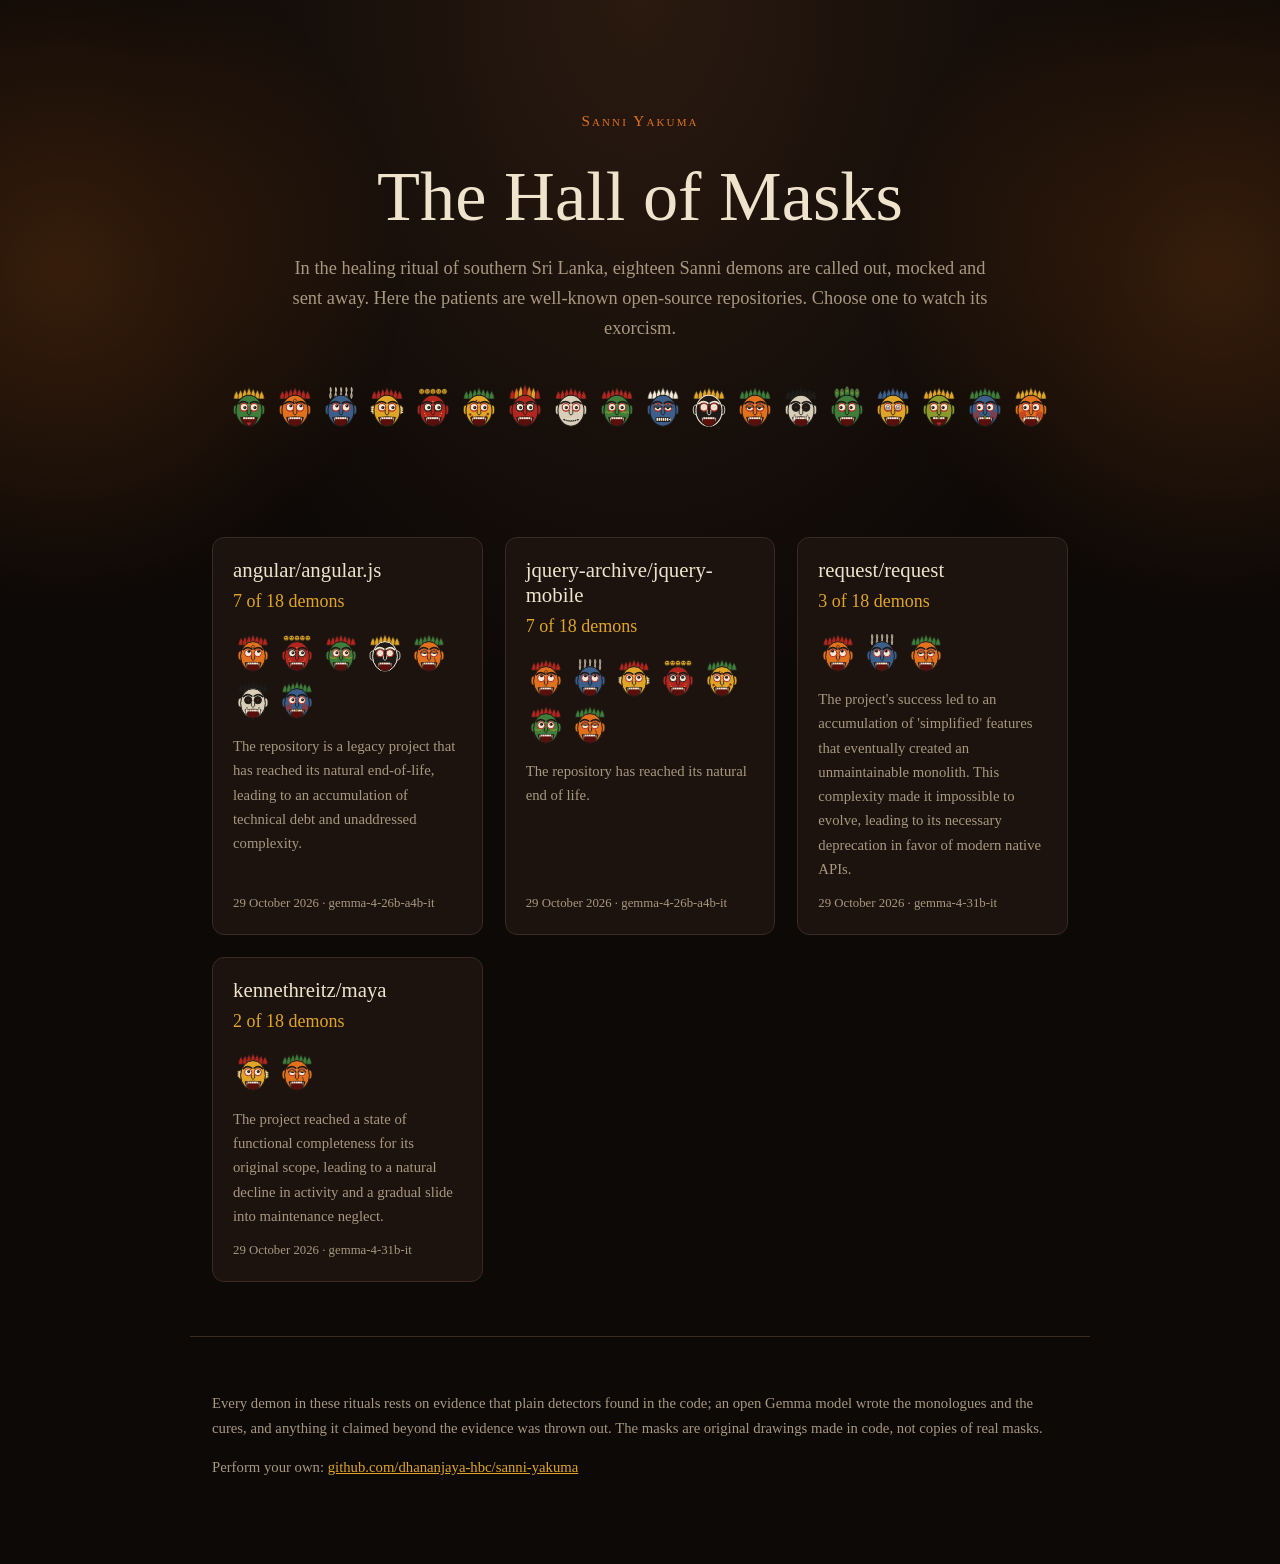
==== commit 7293bc62: "docs: re-render the Hall of Masks with living masks" ====
--- a/docs/index.html
+++ b/docs/index.html
@@ -36,11 +36,27 @@
 a { color: var(--gold); }
 code { font: .86em var(--mono); background: #2a1d15; padding: .1em .35em; border-radius: 4px; color: #f6d79a; }
 h1, h2, h3, h4 { font-weight: normal; line-height: 1.2; }
-.kicker { font-variant: small-caps; letter-spacing: .14em; color: var(--ember); font-size: .95rem; margin: 0; }header.stage { text-align: center; padding: clamp(48px, 12vh, 140px) 22px clamp(24px, 5vh, 60px); }
+.kicker { font-variant: small-caps; letter-spacing: .14em; color: var(--ember); font-size: .95rem; margin: 0; }
+
+/* Living masks: crowns flicker, spiral eyes turn, masks sway like dancers. */
+.crown { transform-box: fill-box; transform-origin: 50% 100%; animation: crown 2.6s ease-in-out infinite; }
+@keyframes crown {
+  0%, 100% { transform: scaleY(1); } 30% { transform: scaleY(1.06) skewX(-1.5deg); } 65% { transform: scaleY(.97) skewX(1deg); }
+}
+.spiral { transform-box: fill-box; transform-origin: center; animation: spin 7s linear infinite; }
+@keyframes spin { to { transform: rotate(360deg); } }
+.sway { transform-origin: 50% 85%; animation: sway 5.5s ease-in-out infinite; }
+@keyframes sway { 0%, 100% { transform: rotate(-1.6deg); } 50% { transform: rotate(1.6deg) translateY(-3px); } }
+.pupil { transition: transform .3s ease-out; }
+@media (prefers-reduced-motion: reduce) {
+  .crown, .spiral, .sway { animation: none; }
+  .pupil { transition: none; }
+}header.stage { text-align: center; padding: clamp(48px, 12vh, 140px) 22px clamp(24px, 5vh, 60px); }
 header.stage h1 { font-size: clamp(2.4rem, 7vw, 4.4rem); margin: .3em 0 .2em; }
 header.stage .lede { font-size: 1.15rem; color: var(--dim); max-width: 38em; margin: 0 auto; }
-.masks-row { display: flex; justify-content: center; flex-wrap: wrap; gap: 6px; margin: 2em auto 0; max-width: 840px; }
-.masks-row svg { width: 38px; height: auto; opacity: .9; }
+.masks-row { display: flex; justify-content: center; flex-wrap: wrap; gap: 4px; margin: 2.2em auto 0; }
+.masks-row svg { width: 42px; height: auto; }
+.masks-row .sway, .card .demons .sway { display: inline-block; }
 .hall { list-style: none; padding: 0; display: grid; grid-template-columns: repeat(auto-fill, minmax(260px, 1fr)); gap: 22px; margin: 6vh 0; }
 .card { background: var(--wood); border: 1px solid var(--line); border-radius: 12px; padding: 20px; display: flex; flex-direction: column; }
 .card:hover { border-color: var(--ember); }
@@ -64,35 +80,35 @@
     In the healing ritual of southern Sri Lanka, eighteen Sanni demons are called out, mocked and sent away.
     Here the patients are well-known open-source repositories. Choose one to watch its exorcism.
   </p>
-  <div class="masks-row" aria-hidden="true"><svg xmlns="http://www.w3.org/2000/svg" viewBox="0 0 200 215" role="img" aria-label="Amukku Sanniya mask"><title>Amukku Sanniya mask</title><path d="M28,76 Q25,63 40,37 Q55,63 52,76 Z" fill="#e0a526" stroke="#1d1a17" stroke-width="3" stroke-linejoin="round"/><path d="M48,76 Q45,58 60,32 Q75,58 72,76 Z" fill="#e0a526" stroke="#1d1a17" stroke-width="3" stroke-linejoin="round"/><path d="M68,76 Q65,53 80,27 Q95,53 92,76 Z" fill="#e0a526" stroke="#1d1a17" stroke-width="3" stroke-linejoin="round"/><path d="M88,76 Q85,48 100,22 Q115,48 112,76 Z" fill="#e0a526" stroke="#1d1a17" stroke-width="3" stroke-linejoin="round"/><path d="M108,76 Q105,53 120,27 Q135,53 132,76 Z" fill="#e0a526" stroke="#1d1a17" stroke-width="3" stroke-linejoin="round"/><path d="M128,76 Q125,58 140,32 Q155,58 152,76 Z" fill="#e0a526" stroke="#1d1a17" stroke-width="3" stroke-linejoin="round"/><path d="M148,76 Q145,63 160,37 Q175,63 172,76 Z" fill="#e0a526" stroke="#1d1a17" stroke-width="3" stroke-linejoin="round"/><ellipse cx="38" cy="128" rx="13" ry="23" fill="#3f7d3a" stroke="#1d1a17" stroke-width="4"/><ellipse cx="162" cy="128" rx="13" ry="23" fill="#3f7d3a" stroke="#1d1a17" stroke-width="4"/><ellipse cx="100" cy="132" rx="62" ry="74" fill="#3f7d3a" stroke="#1d1a17" stroke-width="5"/><ellipse cx="82" cy="100" rx="22" ry="12" fill="#ffffff" opacity="0.12"/><path d="M52,98 Q72,80 94,96" stroke="#1d1a17" stroke-width="8" fill="none" stroke-linecap="round"/><path d="M106,96 Q128,80 148,98" stroke="#1d1a17" stroke-width="8" fill="none" stroke-linecap="round"/><circle cx="76" cy="116" r="18" fill="#f2e8d5" stroke="#b3261e" stroke-width="5"/><circle cx="76" cy="116" r="7.5" fill="#1d1a17"/><circle cx="74" cy="114" r="2" fill="#f2e8d5"/><circle cx="124" cy="116" r="18" fill="#f2e8d5" stroke="#b3261e" stroke-width="5"/><circle cx="124" cy="116" r="7.5" fill="#1d1a17"/><circle cx="122" cy="114" r="2" fill="#f2e8d5"/><path d="M92,128 Q88,150 100,152 Q112,150 108,128" fill="#3f7d3a" stroke="#1d1a17" stroke-width="4"/><path d="M60,164 Q100,158 140,164 Q132,204 100,206 Q68,204 60,164 Z" fill="#5a0f0b" stroke="#1d1a17" stroke-width="4"/><rect x="72" y="163" width="10" height="9" fill="#f2e8d5"/><rect x="83" y="163" width="10" height="9" fill="#f2e8d5"/><rect x="94" y="163" width="10" height="9" fill="#f2e8d5"/><rect x="105" y="163" width="10" height="9" fill="#f2e8d5"/><rect x="116" y="163" width="10" height="9" fill="#f2e8d5"/><path d="M86,186 Q100,222 114,186 Z" fill="#b3261e" stroke="#1d1a17" stroke-width="3"/></svg><svg xmlns="http://www.w3.org/2000/svg" viewBox="0 0 200 215" role="img" aria-label="Abutha Sanniya mask"><title>Abutha Sanniya mask</title><path d="M28,76 Q25,63 40,37 Q55,63 52,76 Z" fill="#b3261e" stroke="#1d1a17" stroke-width="3" stroke-linejoin="round"/><path d="M48,76 Q45,58 60,32 Q75,58 72,76 Z" fill="#b3261e" stroke="#1d1a17" stroke-width="3" stroke-linejoin="round"/><path d="M68,76 Q65,53 80,27 Q95,53 92,76 Z" fill="#b3261e" stroke="#1d1a17" stroke-width="3" stroke-linejoin="round"/><path d="M88,76 Q85,48 100,22 Q115,48 112,76 Z" fill="#b3261e" stroke="#1d1a17" stroke-width="3" stroke-linejoin="round"/><path d="M108,76 Q105,53 120,27 Q135,53 132,76 Z" fill="#b3261e" stroke="#1d1a17" stroke-width="3" stroke-linejoin="round"/><path d="M128,76 Q125,58 140,32 Q155,58 152,76 Z" fill="#b3261e" stroke="#1d1a17" stroke-width="3" stroke-linejoin="round"/><path d="M148,76 Q145,63 160,37 Q175,63 172,76 Z" fill="#b3261e" stroke="#1d1a17" stroke-width="3" stroke-linejoin="round"/><ellipse cx="38" cy="128" rx="13" ry="23" fill="#e2711d" stroke="#1d1a17" stroke-width="4"/><ellipse cx="162" cy="128" rx="13" ry="23" fill="#e2711d" stroke="#1d1a17" stroke-width="4"/><ellipse cx="100" cy="132" rx="62" ry="74" fill="#e2711d" stroke="#1d1a17" stroke-width="5"/><ellipse cx="82" cy="100" rx="22" ry="12" fill="#ffffff" opacity="0.12"/><path d="M52,98 Q72,80 94,96" stroke="#1d1a17" stroke-width="8" fill="none" stroke-linecap="round"/><path d="M106,96 Q128,80 148,98" stroke="#1d1a17" stroke-width="8" fill="none" stroke-linecap="round"/><circle cx="76" cy="116" r="18" fill="#f2e8d5" stroke="#b3261e" stroke-width="5"/><circle cx="76" cy="108" r="7.5" fill="#1d1a17"/><circle cx="74" cy="106" r="2" fill="#f2e8d5"/><circle cx="124" cy="116" r="18" fill="#f2e8d5" stroke="#b3261e" stroke-width="5"/><circle cx="124" cy="108" r="7.5" fill="#1d1a17"/><circle cx="122" cy="106" r="2" fill="#f2e8d5"/><path d="M92,128 Q88,150 100,152 Q112,150 108,128" fill="#e2711d" stroke="#1d1a17" stroke-width="4"/><path d="M60,164 Q100,158 140,164 Q132,204 100,206 Q68,204 60,164 Z" fill="#5a0f0b" stroke="#1d1a17" stroke-width="4"/><rect x="72" y="163" width="10" height="9" fill="#f2e8d5"/><rect x="83" y="163" width="10" height="9" fill="#f2e8d5"/><rect x="94" y="163" width="10" height="9" fill="#f2e8d5"/><rect x="105" y="163" width="10" height="9" fill="#f2e8d5"/><rect x="116" y="163" width="10" height="9" fill="#f2e8d5"/><path d="M66,166 L74,166 L69,188 Z" fill="#f2e8d5" stroke="#1d1a17" stroke-width="2"/><path d="M126,166 L134,166 L131,188 Z" fill="#f2e8d5" stroke="#1d1a17" stroke-width="2"/><path d="M100,88 m-2,0 a2,2 0 1,1 4,0 a5,5 0 1,1 -9,0 a8,8 0 1,1 15,0" fill="none" stroke="#1d1a17" stroke-width="3"/></svg><svg xmlns="http://www.w3.org/2000/svg" viewBox="0 0 200 215" role="img" aria-label="Butha Sanniya mask"><title>Butha Sanniya mask</title><path d="M50,72 C36,52 64,40 50,22 C40,38 62,52 50,72" fill="none" stroke="#d9cfb8" stroke-width="5" stroke-linecap="round" opacity="0.85"/><path d="M75,72 C61,52 89,40 75,22 C65,38 87,52 75,72" fill="none" stroke="#d9cfb8" stroke-width="5" stroke-linecap="round" opacity="0.85"/><path d="M100,72 C86,52 114,40 100,22 C90,38 112,52 100,72" fill="none" stroke="#d9cfb8" stroke-width="5" stroke-linecap="round" opacity="0.85"/><path d="M125,72 C111,52 139,40 125,22 C115,38 137,52 125,72" fill="none" stroke="#d9cfb8" stroke-width="5" stroke-linecap="round" opacity="0.85"/><path d="M150,72 C136,52 164,40 150,22 C140,38 162,52 150,72" fill="none" stroke="#d9cfb8" stroke-width="5" stroke-linecap="round" opacity="0.85"/><ellipse cx="38" cy="128" rx="13" ry="23" fill="#3b5f8a" stroke="#1d1a17" stroke-width="4"/><ellipse cx="162" cy="128" rx="13" ry="23" fill="#3b5f8a" stroke="#1d1a17" stroke-width="4"/><ellipse cx="100" cy="132" rx="62" ry="74" fill="#3b5f8a" stroke="#1d1a17" stroke-width="5"/><ellipse cx="82" cy="100" rx="22" ry="12" fill="#ffffff" opacity="0.12"/><path d="M52,98 Q72,80 94,96" stroke="#1d1a17" stroke-width="8" fill="none" stroke-linecap="round"/><path d="M106,96 Q128,80 148,98" stroke="#1d1a17" stroke-width="8" fill="none" stroke-linecap="round"/><circle cx="76" cy="116" r="18" fill="#f2e8d5" stroke="#b3261e" stroke-width="5"/><circle cx="76" cy="108" r="7.5" fill="#1d1a17"/><circle cx="74" cy="106" r="2" fill="#f2e8d5"/><circle cx="124" cy="116" r="18" fill="#f2e8d5" stroke="#b3261e" stroke-width="5"/><circle cx="124" cy="108" r="7.5" fill="#1d1a17"/><circle cx="122" cy="106" r="2" fill="#f2e8d5"/><path d="M92,128 Q88,150 100,152 Q112,150 108,128" fill="#3b5f8a" stroke="#1d1a17" stroke-width="4"/><path d="M60,164 Q100,158 140,164 Q132,204 100,206 Q68,204 60,164 Z" fill="#5a0f0b" stroke="#1d1a17" stroke-width="4"/><rect x="72" y="163" width="10" height="9" fill="#f2e8d5"/><rect x="83" y="163" width="10" height="9" fill="#f2e8d5"/><rect x="94" y="163" width="10" height="9" fill="#f2e8d5"/><rect x="105" y="163" width="10" height="9" fill="#f2e8d5"/><rect x="116" y="163" width="10" height="9" fill="#f2e8d5"/><path d="M66,166 L74,166 L69,188 Z" fill="#f2e8d5" stroke="#1d1a17" stroke-width="2"/><path d="M126,166 L134,166 L131,188 Z" fill="#f2e8d5" stroke="#1d1a17" stroke-width="2"/></svg><svg xmlns="http://www.w3.org/2000/svg" viewBox="0 0 200 215" role="img" aria-label="Bihiri Sanniya mask"><title>Bihiri Sanniya mask</title><path d="M28,76 Q25,63 40,37 Q55,63 52,76 Z" fill="#b3261e" stroke="#1d1a17" stroke-width="3" stroke-linejoin="round"/><path d="M48,76 Q45,58 60,32 Q75,58 72,76 Z" fill="#b3261e" stroke="#1d1a17" stroke-width="3" stroke-linejoin="round"/><path d="M68,76 Q65,53 80,27 Q95,53 92,76 Z" fill="#b3261e" stroke="#1d1a17" stroke-width="3" stroke-linejoin="round"/><path d="M88,76 Q85,48 100,22 Q115,48 112,76 Z" fill="#b3261e" stroke="#1d1a17" stroke-width="3" stroke-linejoin="round"/><path d="M108,76 Q105,53 120,27 Q135,53 132,76 Z" fill="#b3261e" stroke="#1d1a17" stroke-width="3" stroke-linejoin="round"/><path d="M128,76 Q125,58 140,32 Q155,58 152,76 Z" fill="#b3261e" stroke="#1d1a17" stroke-width="3" stroke-linejoin="round"/><path d="M148,76 Q145,63 160,37 Q175,63 172,76 Z" fill="#b3261e" stroke="#1d1a17" stroke-width="3" stroke-linejoin="round"/><ellipse cx="38" cy="128" rx="13" ry="23" fill="#e0a526" stroke="#1d1a17" stroke-width="4"/><ellipse cx="162" cy="128" rx="13" ry="23" fill="#e0a526" stroke="#1d1a17" stroke-width="4"/><line x1="23" y1="114" x2="53" y2="120" stroke="#f2e8d5" stroke-width="5"/><line x1="23" y1="124" x2="53" y2="130" stroke="#f2e8d5" stroke-width="5"/><line x1="23" y1="134" x2="53" y2="140" stroke="#f2e8d5" stroke-width="5"/><line x1="147" y1="114" x2="177" y2="120" stroke="#f2e8d5" stroke-width="5"/><line x1="147" y1="124" x2="177" y2="130" stroke="#f2e8d5" stroke-width="5"/><line x1="147" y1="134" x2="177" y2="140" stroke="#f2e8d5" stroke-width="5"/><ellipse cx="100" cy="132" rx="62" ry="74" fill="#e0a526" stroke="#1d1a17" stroke-width="5"/><ellipse cx="82" cy="100" rx="22" ry="12" fill="#ffffff" opacity="0.12"/><path d="M52,98 Q72,80 94,96" stroke="#1d1a17" stroke-width="8" fill="none" stroke-linecap="round"/><path d="M106,96 Q128,80 148,98" stroke="#1d1a17" stroke-width="8" fill="none" stroke-linecap="round"/><circle cx="76" cy="116" r="18" fill="#f2e8d5" stroke="#b3261e" stroke-width="5"/><circle cx="76" cy="116" r="7.5" fill="#1d1a17"/><circle cx="74" cy="114" r="2" fill="#f2e8d5"/><circle cx="124" cy="116" r="18" fill="#f2e8d5" stroke="#b3261e" stroke-width="5"/><circle cx="124" cy="116" r="7.5" fill="#1d1a17"/><circle cx="122" cy="114" r="2" fill="#f2e8d5"/><path d="M92,128 Q88,150 100,152 Q112,150 108,128" fill="#e0a526" stroke="#1d1a17" stroke-width="4"/><path d="M60,164 Q100,158 140,164 Q132,204 100,206 Q68,204 60,164 Z" fill="#5a0f0b" stroke="#1d1a17" stroke-width="4"/><rect x="72" y="163" width="10" height="9" fill="#f2e8d5"/><rect x="83" y="163" width="10" height="9" fill="#f2e8d5"/><rect x="94" y="163" width="10" height="9" fill="#f2e8d5"/><rect x="105" y="163" width="10" height="9" fill="#f2e8d5"/><rect x="116" y="163" width="10" height="9" fill="#f2e8d5"/><path d="M66,166 L74,166 L69,188 Z" fill="#f2e8d5" stroke="#1d1a17" stroke-width="2"/><path d="M126,166 L134,166 L131,188 Z" fill="#f2e8d5" stroke="#1d1a17" stroke-width="2"/></svg><svg xmlns="http://www.w3.org/2000/svg" viewBox="0 0 200 215" role="img" aria-label="Deva Sanniya mask"><title>Deva Sanniya mask</title><circle cx="46" cy="40" r="13" fill="#e0a526" stroke="#1d1a17" stroke-width="3"/><circle cx="42" cy="38" r="2.6" fill="#1d1a17"/><circle cx="50" cy="38" r="2.6" fill="#1d1a17"/><path d="M41,45 Q46,49 51,45" stroke="#1d1a17" stroke-width="2" fill="none"/><circle cx="73" cy="40" r="13" fill="#e0a526" stroke="#1d1a17" stroke-width="3"/><circle cx="69" cy="38" r="2.6" fill="#1d1a17"/><circle cx="77" cy="38" r="2.6" fill="#1d1a17"/><path d="M68,45 Q73,49 78,45" stroke="#1d1a17" stroke-width="2" fill="none"/><circle cx="100" cy="40" r="13" fill="#e0a526" stroke="#1d1a17" stroke-width="3"/><circle cx="96" cy="38" r="2.6" fill="#1d1a17"/><circle cx="104" cy="38" r="2.6" fill="#1d1a17"/><path d="M95,45 Q100,49 105,45" stroke="#1d1a17" stroke-width="2" fill="none"/><circle cx="127" cy="40" r="13" fill="#e0a526" stroke="#1d1a17" stroke-width="3"/><circle cx="123" cy="38" r="2.6" fill="#1d1a17"/><circle cx="131" cy="38" r="2.6" fill="#1d1a17"/><path d="M122,45 Q127,49 132,45" stroke="#1d1a17" stroke-width="2" fill="none"/><circle cx="154" cy="40" r="13" fill="#e0a526" stroke="#1d1a17" stroke-width="3"/><circle cx="150" cy="38" r="2.6" fill="#1d1a17"/><circle cx="158" cy="38" r="2.6" fill="#1d1a17"/><path d="M149,45 Q154,49 159,45" stroke="#1d1a17" stroke-width="2" fill="none"/><ellipse cx="38" cy="128" rx="13" ry="23" fill="#b3261e" stroke="#1d1a17" stroke-width="4"/><ellipse cx="162" cy="128" rx="13" ry="23" fill="#b3261e" stroke="#1d1a17" stroke-width="4"/><ellipse cx="100" cy="132" rx="62" ry="74" fill="#b3261e" stroke="#1d1a17" stroke-width="5"/><ellipse cx="82" cy="100" rx="22" ry="12" fill="#ffffff" opacity="0.12"/><path d="M52,98 Q72,80 94,96" stroke="#1d1a17" stroke-width="8" fill="none" stroke-linecap="round"/><path d="M106,96 Q128,80 148,98" stroke="#1d1a17" stroke-width="8" fill="none" stroke-linecap="round"/><circle cx="76" cy="116" r="18" fill="#f2e8d5" stroke="#1d1a17" stroke-width="5"/><circle cx="76" cy="116" r="7.5" fill="#1d1a17"/><circle cx="74" cy="114" r="2" fill="#f2e8d5"/><circle cx="124" cy="116" r="18" fill="#f2e8d5" stroke="#1d1a17" stroke-width="5"/><circle cx="124" cy="116" r="7.5" fill="#1d1a17"/><circle cx="122" cy="114" r="2" fill="#f2e8d5"/><path d="M92,128 Q88,150 100,152 Q112,150 108,128" fill="#b3261e" stroke="#1d1a17" stroke-width="4"/><path d="M60,164 Q100,158 140,164 Q132,204 100,206 Q68,204 60,164 Z" fill="#5a0f0b" stroke="#1d1a17" stroke-width="4"/><rect x="72" y="163" width="10" height="9" fill="#f2e8d5"/><rect x="83" y="163" width="10" height="9" fill="#f2e8d5"/><rect x="94" y="163" width="10" height="9" fill="#f2e8d5"/><rect x="105" y="163" width="10" height="9" fill="#f2e8d5"/><rect x="116" y="163" width="10" height="9" fill="#f2e8d5"/><path d="M66,166 L74,166 L69,188 Z" fill="#f2e8d5" stroke="#1d1a17" stroke-width="2"/><path d="M126,166 L134,166 L131,188 Z" fill="#f2e8d5" stroke="#1d1a17" stroke-width="2"/><circle cx="60" cy="145" r="3" fill="#e0a526"/><circle cx="140" cy="145" r="3" fill="#e0a526"/><circle cx="66" cy="157" r="3" fill="#e0a526"/><circle cx="134" cy="157" r="3" fill="#e0a526"/><circle cx="100" cy="88" r="3" fill="#e0a526"/></svg><svg xmlns="http://www.w3.org/2000/svg" viewBox="0 0 200 215" role="img" aria-label="Gedi Sanniya mask"><title>Gedi Sanniya mask</title><path d="M28,76 Q25,63 40,37 Q55,63 52,76 Z" fill="#3f7d3a" stroke="#1d1a17" stroke-width="3" stroke-linejoin="round"/><path d="M48,76 Q45,58 60,32 Q75,58 72,76 Z" fill="#3f7d3a" stroke="#1d1a17" stroke-width="3" stroke-linejoin="round"/><path d="M68,76 Q65,53 80,27 Q95,53 92,76 Z" fill="#3f7d3a" stroke="#1d1a17" stroke-width="3" stroke-linejoin="round"/><path d="M88,76 Q85,48 100,22 Q115,48 112,76 Z" fill="#3f7d3a" stroke="#1d1a17" stroke-width="3" stroke-linejoin="round"/><path d="M108,76 Q105,53 120,27 Q135,53 132,76 Z" fill="#3f7d3a" stroke="#1d1a17" stroke-width="3" stroke-linejoin="round"/><path d="M128,76 Q125,58 140,32 Q155,58 152,76 Z" fill="#3f7d3a" stroke="#1d1a17" stroke-width="3" stroke-linejoin="round"/><path d="M148,76 Q145,63 160,37 Q175,63 172,76 Z" fill="#3f7d3a" stroke="#1d1a17" stroke-width="3" stroke-linejoin="round"/><ellipse cx="38" cy="128" rx="13" ry="23" fill="#e0a526" stroke="#1d1a17" stroke-width="4"/><ellipse cx="162" cy="128" rx="13" ry="23" fill="#e0a526" stroke="#1d1a17" stroke-width="4"/><ellipse cx="100" cy="132" rx="62" ry="74" fill="#e0a526" stroke="#1d1a17" stroke-width="5"/><ellipse cx="82" cy="100" rx="22" ry="12" fill="#ffffff" opacity="0.12"/><path d="M52,98 Q72,80 94,96" stroke="#1d1a17" stroke-width="8" fill="none" stroke-linecap="round"/><path d="M106,96 Q128,80 148,98" stroke="#1d1a17" stroke-width="8" fill="none" stroke-linecap="round"/><circle cx="76" cy="116" r="18" fill="#f2e8d5" stroke="#b3261e" stroke-width="5"/><circle cx="76" cy="116" r="7.5" fill="#1d1a17"/><circle cx="74" cy="114" r="2" fill="#f2e8d5"/><circle cx="124" cy="116" r="18" fill="#f2e8d5" stroke="#b3261e" stroke-width="5"/><circle cx="124" cy="116" r="7.5" fill="#1d1a17"/><circle cx="122" cy="114" r="2" fill="#f2e8d5"/><path d="M92,128 Q88,150 100,152 Q112,150 108,128" fill="#e0a526" stroke="#1d1a17" stroke-width="4"/><path d="M60,164 Q100,158 140,164 Q132,204 100,206 Q68,204 60,164 Z" fill="#5a0f0b" stroke="#1d1a17" stroke-width="4"/><rect x="72" y="163" width="10" height="9" fill="#f2e8d5"/><rect x="83" y="163" width="10" height="9" fill="#f2e8d5"/><rect x="94" y="163" width="10" height="9" fill="#f2e8d5"/><rect x="105" y="163" width="10" height="9" fill="#f2e8d5"/><rect x="116" y="163" width="10" height="9" fill="#f2e8d5"/><path d="M66,166 L74,166 L69,188 Z" fill="#f2e8d5" stroke="#1d1a17" stroke-width="2"/><path d="M126,166 L134,166 L131,188 Z" fill="#f2e8d5" stroke="#1d1a17" stroke-width="2"/><circle cx="58" cy="150" r="5" fill="#b3261e" stroke="#1d1a17" stroke-width="1.5"/><circle cx="68" cy="160" r="3.5" fill="#b3261e" stroke="#1d1a17" stroke-width="1.5"/><circle cx="142" cy="148" r="5" fill="#b3261e" stroke="#1d1a17" stroke-width="1.5"/><circle cx="134" cy="160" r="4" fill="#b3261e" stroke="#1d1a17" stroke-width="1.5"/><circle cx="100" cy="92" r="4" fill="#b3261e" stroke="#1d1a17" stroke-width="1.5"/><circle cx="88" cy="84" r="3" fill="#b3261e" stroke="#1d1a17" stroke-width="1.5"/></svg><svg xmlns="http://www.w3.org/2000/svg" viewBox="0 0 200 215" role="img" aria-label="Gini Jala Sanniya mask"><title>Gini Jala Sanniya mask</title><path d="M28,76 Q25,56 40,30 Q55,56 52,76 Z" fill="#b3261e" stroke="#1d1a17" stroke-width="3" stroke-linejoin="round"/><path d="M48,76 Q45,48 60,22 Q75,48 72,76 Z" fill="#e2711d" stroke="#1d1a17" stroke-width="3" stroke-linejoin="round"/><path d="M68,76 Q65,40 80,14 Q95,40 92,76 Z" fill="#e0a526" stroke="#1d1a17" stroke-width="3" stroke-linejoin="round"/><path d="M88,76 Q85,32 100,6 Q115,32 112,76 Z" fill="#b3261e" stroke="#1d1a17" stroke-width="3" stroke-linejoin="round"/><path d="M108,76 Q105,40 120,14 Q135,40 132,76 Z" fill="#e2711d" stroke="#1d1a17" stroke-width="3" stroke-linejoin="round"/><path d="M128,76 Q125,48 140,22 Q155,48 152,76 Z" fill="#e0a526" stroke="#1d1a17" stroke-width="3" stroke-linejoin="round"/><path d="M148,76 Q145,56 160,30 Q175,56 172,76 Z" fill="#b3261e" stroke="#1d1a17" stroke-width="3" stroke-linejoin="round"/><ellipse cx="38" cy="128" rx="13" ry="23" fill="#b3261e" stroke="#1d1a17" stroke-width="4"/><ellipse cx="162" cy="128" rx="13" ry="23" fill="#b3261e" stroke="#1d1a17" stroke-width="4"/><ellipse cx="100" cy="132" rx="62" ry="74" fill="#b3261e" stroke="#1d1a17" stroke-width="5"/><ellipse cx="82" cy="100" rx="22" ry="12" fill="#ffffff" opacity="0.12"/><path d="M52,98 Q72,80 94,96" stroke="#1d1a17" stroke-width="8" fill="none" stroke-linecap="round"/><path d="M106,96 Q128,80 148,98" stroke="#1d1a17" stroke-width="8" fill="none" stroke-linecap="round"/><circle cx="76" cy="116" r="18" fill="#f2e8d5" stroke="#1d1a17" stroke-width="5"/><circle cx="76" cy="116" r="7.5" fill="#1d1a17"/><circle cx="74" cy="114" r="2" fill="#f2e8d5"/><circle cx="124" cy="116" r="18" fill="#f2e8d5" stroke="#1d1a17" stroke-width="5"/><circle cx="124" cy="116" r="7.5" fill="#1d1a17"/><circle cx="122" cy="114" r="2" fill="#f2e8d5"/><path d="M92,128 Q88,150 100,152 Q112,150 108,128" fill="#b3261e" stroke="#1d1a17" stroke-width="4"/><path d="M60,164 Q100,158 140,164 Q132,204 100,206 Q68,204 60,164 Z" fill="#5a0f0b" stroke="#1d1a17" stroke-width="4"/><rect x="72" y="163" width="10" height="9" fill="#f2e8d5"/><rect x="83" y="163" width="10" height="9" fill="#f2e8d5"/><rect x="94" y="163" width="10" height="9" fill="#f2e8d5"/><rect x="105" y="163" width="10" height="9" fill="#f2e8d5"/><rect x="116" y="163" width="10" height="9" fill="#f2e8d5"/><path d="M66,166 L74,166 L69,188 Z" fill="#f2e8d5" stroke="#1d1a17" stroke-width="2"/><path d="M126,166 L134,166 L131,188 Z" fill="#f2e8d5" stroke="#1d1a17" stroke-width="2"/><path d="M64,92 q-5,9 0,12 q5,-3 0,-12 Z" fill="#f2e8d5" stroke="#1d1a17" stroke-width="1.5"/><path d="M138,92 q-5,9 0,12 q5,-3 0,-12 Z" fill="#f2e8d5" stroke="#1d1a17" stroke-width="1.5"/></svg><svg xmlns="http://www.w3.org/2000/svg" viewBox="0 0 200 215" role="img" aria-label="Golu Sanniya mask"><title>Golu Sanniya mask</title><path d="M28,76 Q25,63 40,37 Q55,63 52,76 Z" fill="#b3261e" stroke="#1d1a17" stroke-width="3" stroke-linejoin="round"/><path d="M48,76 Q45,58 60,32 Q75,58 72,76 Z" fill="#b3261e" stroke="#1d1a17" stroke-width="3" stroke-linejoin="round"/><path d="M68,76 Q65,53 80,27 Q95,53 92,76 Z" fill="#b3261e" stroke="#1d1a17" stroke-width="3" stroke-linejoin="round"/><path d="M88,76 Q85,48 100,22 Q115,48 112,76 Z" fill="#b3261e" stroke="#1d1a17" stroke-width="3" stroke-linejoin="round"/><path d="M108,76 Q105,53 120,27 Q135,53 132,76 Z" fill="#b3261e" stroke="#1d1a17" stroke-width="3" stroke-linejoin="round"/><path d="M128,76 Q125,58 140,32 Q155,58 152,76 Z" fill="#b3261e" stroke="#1d1a17" stroke-width="3" stroke-linejoin="round"/><path d="M148,76 Q145,63 160,37 Q175,63 172,76 Z" fill="#b3261e" stroke="#1d1a17" stroke-width="3" stroke-linejoin="round"/><ellipse cx="38" cy="128" rx="13" ry="23" fill="#d9cfb8" stroke="#1d1a17" stroke-width="4"/><ellipse cx="162" cy="128" rx="13" ry="23" fill="#d9cfb8" stroke="#1d1a17" stroke-width="4"/><ellipse cx="100" cy="132" rx="62" ry="74" fill="#d9cfb8" stroke="#1d1a17" stroke-width="5"/><ellipse cx="82" cy="100" rx="22" ry="12" fill="#ffffff" opacity="0.12"/><path d="M52,98 Q72,80 94,96" stroke="#1d1a17" stroke-width="8" fill="none" stroke-linecap="round"/><path d="M106,96 Q128,80 148,98" stroke="#1d1a17" stroke-width="8" fill="none" stroke-linecap="round"/><circle cx="76" cy="116" r="18" fill="#f2e8d5" stroke="#b3261e" stroke-width="5"/><circle cx="76" cy="116" r="7.5" fill="#1d1a17"/><circle cx="74" cy="114" r="2" fill="#f2e8d5"/><circle cx="124" cy="116" r="18" fill="#f2e8d5" stroke="#b3261e" stroke-width="5"/><circle cx="124" cy="116" r="7.5" fill="#1d1a17"/><circle cx="122" cy="114" r="2" fill="#f2e8d5"/><path d="M92,128 Q88,150 100,152 Q112,150 108,128" fill="#d9cfb8" stroke="#1d1a17" stroke-width="4"/><path d="M66,174 Q100,186 134,174" stroke="#1d1a17" stroke-width="6" fill="none" stroke-linecap="round"/><line x1="74" y1="167" x2="76" y2="181" stroke="#f2e8d5" stroke-width="3"/><line x1="84" y1="167" x2="86" y2="181" stroke="#f2e8d5" stroke-width="3"/><line x1="94" y1="167" x2="96" y2="181" stroke="#f2e8d5" stroke-width="3"/><line x1="104" y1="167" x2="106" y2="181" stroke="#f2e8d5" stroke-width="3"/><line x1="114" y1="167" x2="116" y2="181" stroke="#f2e8d5" stroke-width="3"/><line x1="124" y1="167" x2="126" y2="181" stroke="#f2e8d5" stroke-width="3"/></svg><svg xmlns="http://www.w3.org/2000/svg" viewBox="0 0 200 215" role="img" aria-label="Gulma Sanniya mask"><title>Gulma Sanniya mask</title><path d="M28,76 Q25,63 40,37 Q55,63 52,76 Z" fill="#b3261e" stroke="#1d1a17" stroke-width="3" stroke-linejoin="round"/><path d="M48,76 Q45,58 60,32 Q75,58 72,76 Z" fill="#b3261e" stroke="#1d1a17" stroke-width="3" stroke-linejoin="round"/><path d="M68,76 Q65,53 80,27 Q95,53 92,76 Z" fill="#b3261e" stroke="#1d1a17" stroke-width="3" stroke-linejoin="round"/><path d="M88,76 Q85,48 100,22 Q115,48 112,76 Z" fill="#b3261e" stroke="#1d1a17" stroke-width="3" stroke-linejoin="round"/><path d="M108,76 Q105,53 120,27 Q135,53 132,76 Z" fill="#b3261e" stroke="#1d1a17" stroke-width="3" stroke-linejoin="round"/><path d="M128,76 Q125,58 140,32 Q155,58 152,76 Z" fill="#b3261e" stroke="#1d1a17" stroke-width="3" stroke-linejoin="round"/><path d="M148,76 Q145,63 160,37 Q175,63 172,76 Z" fill="#b3261e" stroke="#1d1a17" stroke-width="3" stroke-linejoin="round"/><ellipse cx="38" cy="128" rx="13" ry="23" fill="#3f7d3a" stroke="#1d1a17" stroke-width="4"/><ellipse cx="162" cy="128" rx="13" ry="23" fill="#3f7d3a" stroke="#1d1a17" stroke-width="4"/><ellipse cx="100" cy="132" rx="62" ry="74" fill="#3f7d3a" stroke="#1d1a17" stroke-width="5"/><ellipse cx="82" cy="100" rx="22" ry="12" fill="#ffffff" opacity="0.12"/><path d="M52,98 Q72,80 94,96" stroke="#1d1a17" stroke-width="8" fill="none" stroke-linecap="round"/><path d="M106,96 Q128,80 148,98" stroke="#1d1a17" stroke-width="8" fill="none" stroke-linecap="round"/><circle cx="76" cy="116" r="18" fill="#f2e8d5" stroke="#b3261e" stroke-width="5"/><circle cx="76" cy="116" r="7.5" fill="#1d1a17"/><circle cx="74" cy="114" r="2" fill="#f2e8d5"/><circle cx="124" cy="116" r="18" fill="#f2e8d5" stroke="#b3261e" stroke-width="5"/><circle cx="124" cy="116" r="7.5" fill="#1d1a17"/><circle cx="122" cy="114" r="2" fill="#f2e8d5"/><path d="M92,128 Q88,150 100,152 Q112,150 108,128" fill="#3f7d3a" stroke="#1d1a17" stroke-width="4"/><path d="M60,164 Q100,158 140,164 Q132,204 100,206 Q68,204 60,164 Z" fill="#5a0f0b" stroke="#1d1a17" stroke-width="4"/><rect x="72" y="163" width="10" height="9" fill="#f2e8d5"/><rect x="83" y="163" width="10" height="9" fill="#f2e8d5"/><rect x="94" y="163" width="10" height="9" fill="#f2e8d5"/><rect x="105" y="163" width="10" height="9" fill="#f2e8d5"/><rect x="116" y="163" width="10" height="9" fill="#f2e8d5"/><path d="M66,166 L74,166 L69,188 Z" fill="#f2e8d5" stroke="#1d1a17" stroke-width="2"/><path d="M126,166 L134,166 L131,188 Z" fill="#f2e8d5" stroke="#1d1a17" stroke-width="2"/><path d="M46,140 q5,-6 10,0 t10,0 t10,0" fill="none" stroke="#e0a526" stroke-width="3.5" stroke-linecap="round"/><path d="M124,140 q5,-6 10,0 t10,0 t10,0" fill="none" stroke="#e0a526" stroke-width="3.5" stroke-linecap="round"/></svg><svg xmlns="http://www.w3.org/2000/svg" viewBox="0 0 200 215" role="img" aria-label="Jala Sanniya mask"><title>Jala Sanniya mask</title><path d="M28,76 Q25,63 40,37 Q55,63 52,76 Z" fill="#f2e8d5" stroke="#1d1a17" stroke-width="3" stroke-linejoin="round"/><path d="M48,76 Q45,58 60,32 Q75,58 72,76 Z" fill="#f2e8d5" stroke="#1d1a17" stroke-width="3" stroke-linejoin="round"/><path d="M68,76 Q65,53 80,27 Q95,53 92,76 Z" fill="#f2e8d5" stroke="#1d1a17" stroke-width="3" stroke-linejoin="round"/><path d="M88,76 Q85,48 100,22 Q115,48 112,76 Z" fill="#f2e8d5" stroke="#1d1a17" stroke-width="3" stroke-linejoin="round"/><path d="M108,76 Q105,53 120,27 Q135,53 132,76 Z" fill="#f2e8d5" stroke="#1d1a17" stroke-width="3" stroke-linejoin="round"/><path d="M128,76 Q125,58 140,32 Q155,58 152,76 Z" fill="#f2e8d5" stroke="#1d1a17" stroke-width="3" stroke-linejoin="round"/><path d="M148,76 Q145,63 160,37 Q175,63 172,76 Z" fill="#f2e8d5" stroke="#1d1a17" stroke-width="3" stroke-linejoin="round"/><ellipse cx="38" cy="128" rx="13" ry="23" fill="#3b5f8a" stroke="#1d1a17" stroke-width="4"/><ellipse cx="162" cy="128" rx="13" ry="23" fill="#3b5f8a" stroke="#1d1a17" stroke-width="4"/><ellipse cx="100" cy="132" rx="62" ry="74" fill="#3b5f8a" stroke="#1d1a17" stroke-width="5"/><ellipse cx="82" cy="100" rx="22" ry="12" fill="#ffffff" opacity="0.12"/><path d="M52,98 Q72,80 94,96" stroke="#1d1a17" stroke-width="8" fill="none" stroke-linecap="round"/><path d="M106,96 Q128,80 148,98" stroke="#1d1a17" stroke-width="8" fill="none" stroke-linecap="round"/><circle cx="76" cy="116" r="18" fill="#f2e8d5" stroke="#b3261e" stroke-width="5"/><circle cx="76" cy="116" r="7.5" fill="#1d1a17"/><circle cx="74" cy="114" r="2" fill="#f2e8d5"/><path d="M56,115 Q76,90 96,115 Z" fill="#3b5f8a" stroke="#1d1a17" stroke-width="4"/><circle cx="124" cy="116" r="18" fill="#f2e8d5" stroke="#b3261e" stroke-width="5"/><circle cx="124" cy="116" r="7.5" fill="#1d1a17"/><circle cx="122" cy="114" r="2" fill="#f2e8d5"/><path d="M104,115 Q124,90 144,115 Z" fill="#3b5f8a" stroke="#1d1a17" stroke-width="4"/><path d="M92,128 Q88,150 100,152 Q112,150 108,128" fill="#3b5f8a" stroke="#1d1a17" stroke-width="4"/><rect x="64" y="162" width="72" height="24" rx="8" fill="#1d1a17"/><rect x="68" y="166" width="9" height="15" fill="#f2e8d5" stroke="#1d1a17" stroke-width="1.5"/><rect x="78" y="166" width="9" height="15" fill="#f2e8d5" stroke="#1d1a17" stroke-width="1.5"/><rect x="88" y="166" width="9" height="15" fill="#f2e8d5" stroke="#1d1a17" stroke-width="1.5"/><rect x="98" y="166" width="9" height="15" fill="#f2e8d5" stroke="#1d1a17" stroke-width="1.5"/><rect x="108" y="166" width="9" height="15" fill="#f2e8d5" stroke="#1d1a17" stroke-width="1.5"/><rect x="118" y="166" width="9" height="15" fill="#f2e8d5" stroke="#1d1a17" stroke-width="1.5"/><rect x="128" y="166" width="9" height="15" fill="#f2e8d5" stroke="#1d1a17" stroke-width="1.5"/></svg><svg xmlns="http://www.w3.org/2000/svg" viewBox="0 0 200 215" role="img" aria-label="Kana Sanniya mask"><title>Kana Sanniya mask</title><path d="M28,76 Q25,63 40,37 Q55,63 52,76 Z" fill="#e0a526" stroke="#1d1a17" stroke-width="3" stroke-linejoin="round"/><path d="M48,76 Q45,58 60,32 Q75,58 72,76 Z" fill="#e0a526" stroke="#1d1a17" stroke-width="3" stroke-linejoin="round"/><path d="M68,76 Q65,53 80,27 Q95,53 92,76 Z" fill="#e0a526" stroke="#1d1a17" stroke-width="3" stroke-linejoin="round"/><path d="M88,76 Q85,48 100,22 Q115,48 112,76 Z" fill="#e0a526" stroke="#1d1a17" stroke-width="3" stroke-linejoin="round"/><path d="M108,76 Q105,53 120,27 Q135,53 132,76 Z" fill="#e0a526" stroke="#1d1a17" stroke-width="3" stroke-linejoin="round"/><path d="M128,76 Q125,58 140,32 Q155,58 152,76 Z" fill="#e0a526" stroke="#1d1a17" stroke-width="3" stroke-linejoin="round"/><path d="M148,76 Q145,63 160,37 Q175,63 172,76 Z" fill="#e0a526" stroke="#1d1a17" stroke-width="3" stroke-linejoin="round"/><ellipse cx="38" cy="128" rx="13" ry="23" fill="#1d1a17" stroke="#f2e8d5" stroke-width="4"/><ellipse cx="162" cy="128" rx="13" ry="23" fill="#1d1a17" stroke="#f2e8d5" stroke-width="4"/><ellipse cx="100" cy="132" rx="62" ry="74" fill="#1d1a17" stroke="#f2e8d5" stroke-width="5"/><ellipse cx="82" cy="100" rx="22" ry="12" fill="#ffffff" opacity="0.12"/><path d="M52,98 Q72,80 94,96" stroke="#f2e8d5" stroke-width="8" fill="none" stroke-linecap="round"/><path d="M106,96 Q128,80 148,98" stroke="#f2e8d5" stroke-width="8" fill="none" stroke-linecap="round"/><circle cx="76" cy="116" r="18" fill="#f2e8d5" stroke="#b3261e" stroke-width="5"/><path d="M67,107 L85,125 M85,107 L67,125" stroke="#d9cfb8" stroke-width="3"/><circle cx="124" cy="116" r="18" fill="#f2e8d5" stroke="#b3261e" stroke-width="5"/><path d="M115,107 L133,125 M133,107 L115,125" stroke="#d9cfb8" stroke-width="3"/><path d="M92,128 Q88,150 100,152 Q112,150 108,128" fill="#1d1a17" stroke="#f2e8d5" stroke-width="4"/><path d="M60,164 Q100,158 140,164 Q132,204 100,206 Q68,204 60,164 Z" fill="#5a0f0b" stroke="#1d1a17" stroke-width="4"/><rect x="72" y="163" width="10" height="9" fill="#f2e8d5"/><rect x="83" y="163" width="10" height="9" fill="#f2e8d5"/><rect x="94" y="163" width="10" height="9" fill="#f2e8d5"/><rect x="105" y="163" width="10" height="9" fill="#f2e8d5"/><rect x="116" y="163" width="10" height="9" fill="#f2e8d5"/><path d="M66,166 L74,166 L69,188 Z" fill="#f2e8d5" stroke="#1d1a17" stroke-width="2"/><path d="M126,166 L134,166 L131,188 Z" fill="#f2e8d5" stroke="#1d1a17" stroke-width="2"/></svg><svg xmlns="http://www.w3.org/2000/svg" viewBox="0 0 200 215" role="img" aria-label="Kora Sanniya mask"><title>Kora Sanniya mask</title><path d="M28,76 Q25,63 40,37 Q55,63 52,76 Z" fill="#3f7d3a" stroke="#1d1a17" stroke-width="3" stroke-linejoin="round"/><path d="M48,76 Q45,58 60,32 Q75,58 72,76 Z" fill="#3f7d3a" stroke="#1d1a17" stroke-width="3" stroke-linejoin="round"/><path d="M68,76 Q65,53 80,27 Q95,53 92,76 Z" fill="#3f7d3a" stroke="#1d1a17" stroke-width="3" stroke-linejoin="round"/><path d="M88,76 Q85,48 100,22 Q115,48 112,76 Z" fill="#3f7d3a" stroke="#1d1a17" stroke-width="3" stroke-linejoin="round"/><path d="M108,76 Q105,53 120,27 Q135,53 132,76 Z" fill="#3f7d3a" stroke="#1d1a17" stroke-width="3" stroke-linejoin="round"/><path d="M128,76 Q125,58 140,32 Q155,58 152,76 Z" fill="#3f7d3a" stroke="#1d1a17" stroke-width="3" stroke-linejoin="round"/><path d="M148,76 Q145,63 160,37 Q175,63 172,76 Z" fill="#3f7d3a" stroke="#1d1a17" stroke-width="3" stroke-linejoin="round"/><ellipse cx="38" cy="128" rx="13" ry="23" fill="#e2711d" stroke="#1d1a17" stroke-width="4"/><ellipse cx="162" cy="128" rx="13" ry="23" fill="#e2711d" stroke="#1d1a17" stroke-width="4"/><ellipse cx="100" cy="132" rx="62" ry="74" fill="#e2711d" stroke="#1d1a17" stroke-width="5"/><ellipse cx="82" cy="100" rx="22" ry="12" fill="#ffffff" opacity="0.12"/><path d="M52,98 Q72,80 94,96" stroke="#1d1a17" stroke-width="8" fill="none" stroke-linecap="round"/><path d="M106,96 Q128,80 148,98" stroke="#1d1a17" stroke-width="8" fill="none" stroke-linecap="round"/><circle cx="76" cy="116" r="18" fill="#f2e8d5" stroke="#b3261e" stroke-width="5"/><circle cx="76" cy="116" r="7.5" fill="#1d1a17"/><circle cx="74" cy="114" r="2" fill="#f2e8d5"/><path d="M56,115 Q76,90 96,115 Z" fill="#e2711d" stroke="#1d1a17" stroke-width="4"/><circle cx="124" cy="116" r="18" fill="#f2e8d5" stroke="#b3261e" stroke-width="5"/><circle cx="124" cy="116" r="7.5" fill="#1d1a17"/><circle cx="122" cy="114" r="2" fill="#f2e8d5"/><path d="M104,115 Q124,90 144,115 Z" fill="#e2711d" stroke="#1d1a17" stroke-width="4"/><path d="M92,128 Q88,150 100,152 Q112,150 108,128" fill="#e2711d" stroke="#1d1a17" stroke-width="4"/><path d="M60,164 Q100,158 140,164 Q132,204 100,206 Q68,204 60,164 Z" fill="#5a0f0b" stroke="#1d1a17" stroke-width="4"/><rect x="72" y="163" width="10" height="9" fill="#f2e8d5"/><rect x="83" y="163" width="10" height="9" fill="#f2e8d5"/><rect x="94" y="163" width="10" height="9" fill="#f2e8d5"/><rect x="105" y="163" width="10" height="9" fill="#f2e8d5"/><rect x="116" y="163" width="10" height="9" fill="#f2e8d5"/><path d="M66,166 L74,166 L69,188 Z" fill="#f2e8d5" stroke="#1d1a17" stroke-width="2"/><path d="M126,166 L134,166 L131,188 Z" fill="#f2e8d5" stroke="#1d1a17" stroke-width="2"/><path d="M126,140 q10,10 4,22" fill="none" stroke="#1d1a17" stroke-width="3"/></svg><svg xmlns="http://www.w3.org/2000/svg" viewBox="0 0 200 215" role="img" aria-label="Maru Sanniya mask"><title>Maru Sanniya mask</title><path d="M28,76 Q25,63 40,37 Q55,63 52,76 Z" fill="#1d1a17" stroke="#1d1a17" stroke-width="3" stroke-linejoin="round"/><path d="M48,76 Q45,58 60,32 Q75,58 72,76 Z" fill="#1d1a17" stroke="#1d1a17" stroke-width="3" stroke-linejoin="round"/><path d="M68,76 Q65,53 80,27 Q95,53 92,76 Z" fill="#1d1a17" stroke="#1d1a17" stroke-width="3" stroke-linejoin="round"/><path d="M88,76 Q85,48 100,22 Q115,48 112,76 Z" fill="#1d1a17" stroke="#1d1a17" stroke-width="3" stroke-linejoin="round"/><path d="M108,76 Q105,53 120,27 Q135,53 132,76 Z" fill="#1d1a17" stroke="#1d1a17" stroke-width="3" stroke-linejoin="round"/><path d="M128,76 Q125,58 140,32 Q155,58 152,76 Z" fill="#1d1a17" stroke="#1d1a17" stroke-width="3" stroke-linejoin="round"/><path d="M148,76 Q145,63 160,37 Q175,63 172,76 Z" fill="#1d1a17" stroke="#1d1a17" stroke-width="3" stroke-linejoin="round"/><ellipse cx="38" cy="128" rx="13" ry="23" fill="#d9cfb8" stroke="#1d1a17" stroke-width="4"/><ellipse cx="162" cy="128" rx="13" ry="23" fill="#d9cfb8" stroke="#1d1a17" stroke-width="4"/><ellipse cx="100" cy="132" rx="62" ry="74" fill="#d9cfb8" stroke="#1d1a17" stroke-width="5"/><ellipse cx="82" cy="100" rx="22" ry="12" fill="#ffffff" opacity="0.12"/><path d="M52,98 Q72,80 94,96" stroke="#1d1a17" stroke-width="8" fill="none" stroke-linecap="round"/><path d="M106,96 Q128,80 148,98" stroke="#1d1a17" stroke-width="8" fill="none" stroke-linecap="round"/><circle cx="76" cy="116" r="18" fill="#1d1a17" stroke="#1d1a17" stroke-width="5"/><circle cx="76" cy="116" r="3" fill="#b3261e"/><circle cx="124" cy="116" r="18" fill="#1d1a17" stroke="#1d1a17" stroke-width="5"/><circle cx="124" cy="116" r="3" fill="#b3261e"/><path d="M92,128 Q88,150 100,152 Q112,150 108,128" fill="#d9cfb8" stroke="#1d1a17" stroke-width="4"/><path d="M60,164 Q100,158 140,164 Q132,204 100,206 Q68,204 60,164 Z" fill="#5a0f0b" stroke="#1d1a17" stroke-width="4"/><rect x="72" y="163" width="10" height="9" fill="#f2e8d5"/><rect x="83" y="163" width="10" height="9" fill="#f2e8d5"/><rect x="94" y="163" width="10" height="9" fill="#f2e8d5"/><rect x="105" y="163" width="10" height="9" fill="#f2e8d5"/><rect x="116" y="163" width="10" height="9" fill="#f2e8d5"/><path d="M64,190 Q58,166 70,150 L76,170 Z" fill="#f2e8d5" stroke="#1d1a17" stroke-width="2"/><path d="M136,190 Q142,166 130,150 L124,170 Z" fill="#f2e8d5" stroke="#1d1a17" stroke-width="2"/></svg><svg xmlns="http://www.w3.org/2000/svg" viewBox="0 0 200 215" role="img" aria-label="Naga Sanniya mask"><title>Naga Sanniya mask</title><path d="M52,74 C35,62 37,30 52,24 C67,30 69,62 52,74 Z" fill="#3f7d3a" stroke="#1d1a17" stroke-width="3"/><path d="M47,46 Q52,54 57,46" stroke="#e0a526" stroke-width="3" fill="none"/><circle cx="47" cy="37" r="2.5" fill="#b3261e"/><circle cx="57" cy="37" r="2.5" fill="#b3261e"/><path d="M76,74 C59,62 61,30 76,24 C91,30 93,62 76,74 Z" fill="#3f7d3a" stroke="#1d1a17" stroke-width="3"/><path d="M71,46 Q76,54 81,46" stroke="#e0a526" stroke-width="3" fill="none"/><circle cx="71" cy="37" r="2.5" fill="#b3261e"/><circle cx="81" cy="37" r="2.5" fill="#b3261e"/><path d="M100,74 C83,62 85,20 100,14 C115,20 117,62 100,74 Z" fill="#3f7d3a" stroke="#1d1a17" stroke-width="3"/><path d="M95,36 Q100,44 105,36" stroke="#e0a526" stroke-width="3" fill="none"/><circle cx="95" cy="27" r="2.5" fill="#b3261e"/><circle cx="105" cy="27" r="2.5" fill="#b3261e"/><path d="M124,74 C107,62 109,30 124,24 C139,30 141,62 124,74 Z" fill="#3f7d3a" stroke="#1d1a17" stroke-width="3"/><path d="M119,46 Q124,54 129,46" stroke="#e0a526" stroke-width="3" fill="none"/><circle cx="119" cy="37" r="2.5" fill="#b3261e"/><circle cx="129" cy="37" r="2.5" fill="#b3261e"/><path d="M148,74 C131,62 133,30 148,24 C163,30 165,62 148,74 Z" fill="#3f7d3a" stroke="#1d1a17" stroke-width="3"/><path d="M143,46 Q148,54 153,46" stroke="#e0a526" stroke-width="3" fill="none"/><circle cx="143" cy="37" r="2.5" fill="#b3261e"/><circle cx="153" cy="37" r="2.5" fill="#b3261e"/><ellipse cx="38" cy="128" rx="13" ry="23" fill="#3f7d3a" stroke="#1d1a17" stroke-width="4"/><ellipse cx="162" cy="128" rx="13" ry="23" fill="#3f7d3a" stroke="#1d1a17" stroke-width="4"/><ellipse cx="100" cy="132" rx="62" ry="74" fill="#3f7d3a" stroke="#1d1a17" stroke-width="5"/><ellipse cx="82" cy="100" rx="22" ry="12" fill="#ffffff" opacity="0.12"/><path d="M52,98 Q72,80 94,96" stroke="#1d1a17" stroke-width="8" fill="none" stroke-linecap="round"/><path d="M106,96 Q128,80 148,98" stroke="#1d1a17" stroke-width="8" fill="none" stroke-linecap="round"/><circle cx="76" cy="116" r="18" fill="#f2e8d5" stroke="#b3261e" stroke-width="5"/><circle cx="76" cy="116" r="7.5" fill="#1d1a17"/><circle cx="74" cy="114" r="2" fill="#f2e8d5"/><circle cx="124" cy="116" r="18" fill="#f2e8d5" stroke="#b3261e" stroke-width="5"/><circle cx="124" cy="116" r="7.5" fill="#1d1a17"/><circle cx="122" cy="114" r="2" fill="#f2e8d5"/><path d="M92,128 Q88,150 100,152 Q112,150 108,128" fill="#3f7d3a" stroke="#1d1a17" stroke-width="4"/><path d="M60,164 Q100,158 140,164 Q132,204 100,206 Q68,204 60,164 Z" fill="#5a0f0b" stroke="#1d1a17" stroke-width="4"/><rect x="72" y="163" width="10" height="9" fill="#f2e8d5"/><rect x="83" y="163" width="10" height="9" fill="#f2e8d5"/><rect x="94" y="163" width="10" height="9" fill="#f2e8d5"/><rect x="105" y="163" width="10" height="9" fill="#f2e8d5"/><rect x="116" y="163" width="10" height="9" fill="#f2e8d5"/><path d="M66,166 L74,166 L69,188 Z" fill="#f2e8d5" stroke="#1d1a17" stroke-width="2"/><path d="M126,166 L134,166 L131,188 Z" fill="#f2e8d5" stroke="#1d1a17" stroke-width="2"/></svg><svg xmlns="http://www.w3.org/2000/svg" viewBox="0 0 200 215" role="img" aria-label="Pissu Sanniya mask"><title>Pissu Sanniya mask</title><path d="M28,76 Q25,63 40,37 Q55,63 52,76 Z" fill="#3b5f8a" stroke="#1d1a17" stroke-width="3" stroke-linejoin="round"/><path d="M48,76 Q45,58 60,32 Q75,58 72,76 Z" fill="#3b5f8a" stroke="#1d1a17" stroke-width="3" stroke-linejoin="round"/><path d="M68,76 Q65,53 80,27 Q95,53 92,76 Z" fill="#3b5f8a" stroke="#1d1a17" stroke-width="3" stroke-linejoin="round"/><path d="M88,76 Q85,48 100,22 Q115,48 112,76 Z" fill="#3b5f8a" stroke="#1d1a17" stroke-width="3" stroke-linejoin="round"/><path d="M108,76 Q105,53 120,27 Q135,53 132,76 Z" fill="#3b5f8a" stroke="#1d1a17" stroke-width="3" stroke-linejoin="round"/><path d="M128,76 Q125,58 140,32 Q155,58 152,76 Z" fill="#3b5f8a" stroke="#1d1a17" stroke-width="3" stroke-linejoin="round"/><path d="M148,76 Q145,63 160,37 Q175,63 172,76 Z" fill="#3b5f8a" stroke="#1d1a17" stroke-width="3" stroke-linejoin="round"/><ellipse cx="38" cy="128" rx="13" ry="23" fill="#e0a526" stroke="#1d1a17" stroke-width="4"/><ellipse cx="162" cy="128" rx="13" ry="23" fill="#e0a526" stroke="#1d1a17" stroke-width="4"/><ellipse cx="100" cy="132" rx="62" ry="74" fill="#e0a526" stroke="#1d1a17" stroke-width="5"/><ellipse cx="82" cy="100" rx="22" ry="12" fill="#ffffff" opacity="0.12"/><path d="M52,98 Q72,80 94,96" stroke="#1d1a17" stroke-width="8" fill="none" stroke-linecap="round"/><path d="M106,96 Q128,80 148,98" stroke="#1d1a17" stroke-width="8" fill="none" stroke-linecap="round"/><circle cx="76" cy="116" r="18" fill="#f2e8d5" stroke="#b3261e" stroke-width="5"/><path d="M76,116 m-2,0 a2,2 0 1,1 4,0 a5,5 0 1,1 -9,0 a8,8 0 1,1 15,0 a11,11 0 1,1 -21,0" fill="none" stroke="#1d1a17" stroke-width="2.5"/><circle cx="124" cy="116" r="18" fill="#f2e8d5" stroke="#b3261e" stroke-width="5"/><path d="M124,116 m-2,0 a2,2 0 1,1 4,0 a5,5 0 1,1 -9,0 a8,8 0 1,1 15,0 a11,11 0 1,1 -21,0" fill="none" stroke="#1d1a17" stroke-width="2.5"/><path d="M92,128 Q88,150 100,152 Q112,150 108,128" fill="#e0a526" stroke="#1d1a17" stroke-width="4"/><path d="M60,164 Q100,158 140,164 Q132,204 100,206 Q68,204 60,164 Z" fill="#5a0f0b" stroke="#1d1a17" stroke-width="4"/><rect x="72" y="163" width="10" height="9" fill="#f2e8d5"/><rect x="83" y="163" width="10" height="9" fill="#f2e8d5"/><rect x="94" y="163" width="10" height="9" fill="#f2e8d5"/><rect x="105" y="163" width="10" height="9" fill="#f2e8d5"/><rect x="116" y="163" width="10" height="9" fill="#f2e8d5"/><path d="M66,166 L74,166 L69,188 Z" fill="#f2e8d5" stroke="#1d1a17" stroke-width="2"/><path d="M126,166 L134,166 L131,188 Z" fill="#f2e8d5" stroke="#1d1a17" stroke-width="2"/></svg><svg xmlns="http://www.w3.org/2000/svg" viewBox="0 0 200 215" role="img" aria-label="Pith Sanniya mask"><title>Pith Sanniya mask</title><path d="M28,76 Q25,63 40,37 Q55,63 52,76 Z" fill="#e0a526" stroke="#1d1a17" stroke-width="3" stroke-linejoin="round"/><path d="M48,76 Q45,58 60,32 Q75,58 72,76 Z" fill="#e0a526" stroke="#1d1a17" stroke-width="3" stroke-linejoin="round"/><path d="M68,76 Q65,53 80,27 Q95,53 92,76 Z" fill="#e0a526" stroke="#1d1a17" stroke-width="3" stroke-linejoin="round"/><path d="M88,76 Q85,48 100,22 Q115,48 112,76 Z" fill="#e0a526" stroke="#1d1a17" stroke-width="3" stroke-linejoin="round"/><path d="M108,76 Q105,53 120,27 Q135,53 132,76 Z" fill="#e0a526" stroke="#1d1a17" stroke-width="3" stroke-linejoin="round"/><path d="M128,76 Q125,58 140,32 Q155,58 152,76 Z" fill="#e0a526" stroke="#1d1a17" stroke-width="3" stroke-linejoin="round"/><path d="M148,76 Q145,63 160,37 Q175,63 172,76 Z" fill="#e0a526" stroke="#1d1a17" stroke-width="3" stroke-linejoin="round"/><ellipse cx="38" cy="128" rx="13" ry="23" fill="#8a9a2b" stroke="#1d1a17" stroke-width="4"/><ellipse cx="162" cy="128" rx="13" ry="23" fill="#8a9a2b" stroke="#1d1a17" stroke-width="4"/><ellipse cx="100" cy="132" rx="62" ry="74" fill="#8a9a2b" stroke="#1d1a17" stroke-width="5"/><ellipse cx="82" cy="100" rx="22" ry="12" fill="#ffffff" opacity="0.12"/><path d="M52,98 Q72,80 94,96" stroke="#1d1a17" stroke-width="8" fill="none" stroke-linecap="round"/><path d="M106,96 Q128,80 148,98" stroke="#1d1a17" stroke-width="8" fill="none" stroke-linecap="round"/><circle cx="76" cy="116" r="18" fill="#f2e8d5" stroke="#b3261e" stroke-width="5"/><circle cx="76" cy="116" r="7.5" fill="#1d1a17"/><circle cx="74" cy="114" r="2" fill="#f2e8d5"/><circle cx="124" cy="116" r="18" fill="#f2e8d5" stroke="#b3261e" stroke-width="5"/><circle cx="124" cy="116" r="7.5" fill="#1d1a17"/><circle cx="122" cy="114" r="2" fill="#f2e8d5"/><path d="M92,128 Q88,150 100,152 Q112,150 108,128" fill="#8a9a2b" stroke="#1d1a17" stroke-width="4"/><path d="M60,164 Q100,158 140,164 Q132,204 100,206 Q68,204 60,164 Z" fill="#5a0f0b" stroke="#1d1a17" stroke-width="4"/><rect x="72" y="163" width="10" height="9" fill="#f2e8d5"/><rect x="83" y="163" width="10" height="9" fill="#f2e8d5"/><rect x="94" y="163" width="10" height="9" fill="#f2e8d5"/><rect x="105" y="163" width="10" height="9" fill="#f2e8d5"/><rect x="116" y="163" width="10" height="9" fill="#f2e8d5"/><path d="M86,186 Q100,222 114,186 Z" fill="#b3261e" stroke="#1d1a17" stroke-width="3"/><path d="M96,156 q-4,14 4,16 q8,-2 4,-16 Z" fill="#8a9a2b" stroke="#1d1a17" stroke-width="2"/></svg><svg xmlns="http://www.w3.org/2000/svg" viewBox="0 0 200 215" role="img" aria-label="Slesma Sanniya mask"><title>Slesma Sanniya mask</title><path d="M28,76 Q25,63 40,37 Q55,63 52,76 Z" fill="#3f7d3a" stroke="#1d1a17" stroke-width="3" stroke-linejoin="round"/><path d="M48,76 Q45,58 60,32 Q75,58 72,76 Z" fill="#3f7d3a" stroke="#1d1a17" stroke-width="3" stroke-linejoin="round"/><path d="M68,76 Q65,53 80,27 Q95,53 92,76 Z" fill="#3f7d3a" stroke="#1d1a17" stroke-width="3" stroke-linejoin="round"/><path d="M88,76 Q85,48 100,22 Q115,48 112,76 Z" fill="#3f7d3a" stroke="#1d1a17" stroke-width="3" stroke-linejoin="round"/><path d="M108,76 Q105,53 120,27 Q135,53 132,76 Z" fill="#3f7d3a" stroke="#1d1a17" stroke-width="3" stroke-linejoin="round"/><path d="M128,76 Q125,58 140,32 Q155,58 152,76 Z" fill="#3f7d3a" stroke="#1d1a17" stroke-width="3" stroke-linejoin="round"/><path d="M148,76 Q145,63 160,37 Q175,63 172,76 Z" fill="#3f7d3a" stroke="#1d1a17" stroke-width="3" stroke-linejoin="round"/><ellipse cx="38" cy="128" rx="13" ry="23" fill="#3b5f8a" stroke="#1d1a17" stroke-width="4"/><ellipse cx="162" cy="128" rx="13" ry="23" fill="#3b5f8a" stroke="#1d1a17" stroke-width="4"/><ellipse cx="100" cy="132" rx="62" ry="74" fill="#3b5f8a" stroke="#1d1a17" stroke-width="5"/><ellipse cx="82" cy="100" rx="22" ry="12" fill="#ffffff" opacity="0.12"/><path d="M52,98 Q72,80 94,96" stroke="#1d1a17" stroke-width="8" fill="none" stroke-linecap="round"/><path d="M106,96 Q128,80 148,98" stroke="#1d1a17" stroke-width="8" fill="none" stroke-linecap="round"/><circle cx="76" cy="116" r="18" fill="#f2e8d5" stroke="#b3261e" stroke-width="5"/><circle cx="76" cy="116" r="7.5" fill="#1d1a17"/><circle cx="74" cy="114" r="2" fill="#f2e8d5"/><circle cx="124" cy="116" r="18" fill="#f2e8d5" stroke="#b3261e" stroke-width="5"/><circle cx="124" cy="116" r="7.5" fill="#1d1a17"/><circle cx="122" cy="114" r="2" fill="#f2e8d5"/><path d="M92,128 Q88,150 100,152 Q112,150 108,128" fill="#3b5f8a" stroke="#1d1a17" stroke-width="4"/><path d="M60,164 Q100,158 140,164 Q132,204 100,206 Q68,204 60,164 Z" fill="#5a0f0b" stroke="#1d1a17" stroke-width="4"/><rect x="72" y="163" width="10" height="9" fill="#f2e8d5"/><rect x="83" y="163" width="10" height="9" fill="#f2e8d5"/><rect x="94" y="163" width="10" height="9" fill="#f2e8d5"/><rect x="105" y="163" width="10" height="9" fill="#f2e8d5"/><rect x="116" y="163" width="10" height="9" fill="#f2e8d5"/><path d="M66,166 L74,166 L69,188 Z" fill="#f2e8d5" stroke="#1d1a17" stroke-width="2"/><path d="M126,166 L134,166 L131,188 Z" fill="#f2e8d5" stroke="#1d1a17" stroke-width="2"/><circle cx="60" cy="152" r="17" fill="#b3261e" opacity="0.55"/><circle cx="140" cy="152" r="17" fill="#b3261e" opacity="0.55"/><path d="M96,156 q-4,14 4,16 q8,-2 4,-16 Z" fill="#8a9a2b" stroke="#1d1a17" stroke-width="2"/></svg><svg xmlns="http://www.w3.org/2000/svg" viewBox="0 0 200 215" role="img" aria-label="Vatha Sanniya mask"><title>Vatha Sanniya mask</title><path d="M28,76 Q25,63 40,37 Q55,63 52,76 Z" fill="#e0a526" stroke="#1d1a17" stroke-width="3" stroke-linejoin="round"/><path d="M48,76 Q45,58 60,32 Q75,58 72,76 Z" fill="#e0a526" stroke="#1d1a17" stroke-width="3" stroke-linejoin="round"/><path d="M68,76 Q65,53 80,27 Q95,53 92,76 Z" fill="#e0a526" stroke="#1d1a17" stroke-width="3" stroke-linejoin="round"/><path d="M88,76 Q85,48 100,22 Q115,48 112,76 Z" fill="#e0a526" stroke="#1d1a17" stroke-width="3" stroke-linejoin="round"/><path d="M108,76 Q105,53 120,27 Q135,53 132,76 Z" fill="#e0a526" stroke="#1d1a17" stroke-width="3" stroke-linejoin="round"/><path d="M128,76 Q125,58 140,32 Q155,58 152,76 Z" fill="#e0a526" stroke="#1d1a17" stroke-width="3" stroke-linejoin="round"/><path d="M148,76 Q145,63 160,37 Q175,63 172,76 Z" fill="#e0a526" stroke="#1d1a17" stroke-width="3" stroke-linejoin="round"/><ellipse cx="38" cy="128" rx="13" ry="23" fill="#e2711d" stroke="#1d1a17" stroke-width="4"/><ellipse cx="162" cy="128" rx="13" ry="23" fill="#e2711d" stroke="#1d1a17" stroke-width="4"/><ellipse cx="100" cy="132" rx="62" ry="74" fill="#e2711d" stroke="#1d1a17" stroke-width="5"/><ellipse cx="82" cy="100" rx="22" ry="12" fill="#ffffff" opacity="0.12"/><path d="M52,98 Q72,80 94,96" stroke="#1d1a17" stroke-width="8" fill="none" stroke-linecap="round"/><path d="M106,96 Q128,80 148,98" stroke="#1d1a17" stroke-width="8" fill="none" stroke-linecap="round"/><circle cx="76" cy="116" r="18" fill="#f2e8d5" stroke="#b3261e" stroke-width="5"/><circle cx="76" cy="116" r="7.5" fill="#1d1a17"/><circle cx="74" cy="114" r="2" fill="#f2e8d5"/><circle cx="124" cy="116" r="18" fill="#f2e8d5" stroke="#b3261e" stroke-width="5"/><circle cx="124" cy="116" r="7.5" fill="#1d1a17"/><circle cx="122" cy="114" r="2" fill="#f2e8d5"/><path d="M92,128 Q88,150 100,152 Q112,150 108,128" fill="#e2711d" stroke="#1d1a17" stroke-width="4"/><path d="M60,164 Q100,158 140,164 Q132,204 100,206 Q68,204 60,164 Z" fill="#5a0f0b" stroke="#1d1a17" stroke-width="4"/><rect x="72" y="163" width="10" height="9" fill="#f2e8d5"/><rect x="83" y="163" width="10" height="9" fill="#f2e8d5"/><rect x="94" y="163" width="10" height="9" fill="#f2e8d5"/><rect x="105" y="163" width="10" height="9" fill="#f2e8d5"/><rect x="116" y="163" width="10" height="9" fill="#f2e8d5"/><path d="M64,190 Q58,166 70,150 L76,170 Z" fill="#f2e8d5" stroke="#1d1a17" stroke-width="2"/><path d="M136,190 Q142,166 130,150 L124,170 Z" fill="#f2e8d5" stroke="#1d1a17" stroke-width="2"/><circle cx="60" cy="152" r="17" fill="#b3261e" opacity="0.55"/><circle cx="140" cy="152" r="17" fill="#b3261e" opacity="0.55"/></svg></div>
+  <div class="masks-row" aria-hidden="true"><span class="sway" style="animation-delay: -0.7s"><svg xmlns="http://www.w3.org/2000/svg" viewBox="0 0 200 215" role="img" aria-label="Amukku Sanniya mask"><title>Amukku Sanniya mask</title><g class="crown"><path d="M28,76 Q25,63 40,37 Q55,63 52,76 Z" fill="#e0a526" stroke="#1d1a17" stroke-width="3" stroke-linejoin="round"/><path d="M48,76 Q45,58 60,32 Q75,58 72,76 Z" fill="#e0a526" stroke="#1d1a17" stroke-width="3" stroke-linejoin="round"/><path d="M68,76 Q65,53 80,27 Q95,53 92,76 Z" fill="#e0a526" stroke="#1d1a17" stroke-width="3" stroke-linejoin="round"/><path d="M88,76 Q85,48 100,22 Q115,48 112,76 Z" fill="#e0a526" stroke="#1d1a17" stroke-width="3" stroke-linejoin="round"/><path d="M108,76 Q105,53 120,27 Q135,53 132,76 Z" fill="#e0a526" stroke="#1d1a17" stroke-width="3" stroke-linejoin="round"/><path d="M128,76 Q125,58 140,32 Q155,58 152,76 Z" fill="#e0a526" stroke="#1d1a17" stroke-width="3" stroke-linejoin="round"/><path d="M148,76 Q145,63 160,37 Q175,63 172,76 Z" fill="#e0a526" stroke="#1d1a17" stroke-width="3" stroke-linejoin="round"/></g><ellipse cx="38" cy="128" rx="13" ry="23" fill="#3f7d3a" stroke="#1d1a17" stroke-width="4"/><ellipse cx="162" cy="128" rx="13" ry="23" fill="#3f7d3a" stroke="#1d1a17" stroke-width="4"/><ellipse cx="100" cy="132" rx="62" ry="74" fill="#3f7d3a" stroke="#1d1a17" stroke-width="5"/><ellipse cx="82" cy="100" rx="22" ry="12" fill="#ffffff" opacity="0.12"/><path d="M52,98 Q72,80 94,96" stroke="#1d1a17" stroke-width="8" fill="none" stroke-linecap="round"/><path d="M106,96 Q128,80 148,98" stroke="#1d1a17" stroke-width="8" fill="none" stroke-linecap="round"/><circle cx="76" cy="116" r="18" fill="#f2e8d5" stroke="#b3261e" stroke-width="5"/><g class="pupil" data-cx="76" data-cy="116"><circle cx="76" cy="116" r="7.5" fill="#1d1a17"/><circle cx="74" cy="114" r="2" fill="#f2e8d5"/></g><circle cx="124" cy="116" r="18" fill="#f2e8d5" stroke="#b3261e" stroke-width="5"/><g class="pupil" data-cx="124" data-cy="116"><circle cx="124" cy="116" r="7.5" fill="#1d1a17"/><circle cx="122" cy="114" r="2" fill="#f2e8d5"/></g><path d="M92,128 Q88,150 100,152 Q112,150 108,128" fill="#3f7d3a" stroke="#1d1a17" stroke-width="4"/><path d="M60,164 Q100,158 140,164 Q132,204 100,206 Q68,204 60,164 Z" fill="#5a0f0b" stroke="#1d1a17" stroke-width="4"/><rect x="72" y="163" width="10" height="9" fill="#f2e8d5"/><rect x="83" y="163" width="10" height="9" fill="#f2e8d5"/><rect x="94" y="163" width="10" height="9" fill="#f2e8d5"/><rect x="105" y="163" width="10" height="9" fill="#f2e8d5"/><rect x="116" y="163" width="10" height="9" fill="#f2e8d5"/><path d="M86,186 Q100,222 114,186 Z" fill="#b3261e" stroke="#1d1a17" stroke-width="3"/></svg></span><span class="sway" style="animation-delay: -1.4s"><svg xmlns="http://www.w3.org/2000/svg" viewBox="0 0 200 215" role="img" aria-label="Abutha Sanniya mask"><title>Abutha Sanniya mask</title><g class="crown"><path d="M28,76 Q25,63 40,37 Q55,63 52,76 Z" fill="#b3261e" stroke="#1d1a17" stroke-width="3" stroke-linejoin="round"/><path d="M48,76 Q45,58 60,32 Q75,58 72,76 Z" fill="#b3261e" stroke="#1d1a17" stroke-width="3" stroke-linejoin="round"/><path d="M68,76 Q65,53 80,27 Q95,53 92,76 Z" fill="#b3261e" stroke="#1d1a17" stroke-width="3" stroke-linejoin="round"/><path d="M88,76 Q85,48 100,22 Q115,48 112,76 Z" fill="#b3261e" stroke="#1d1a17" stroke-width="3" stroke-linejoin="round"/><path d="M108,76 Q105,53 120,27 Q135,53 132,76 Z" fill="#b3261e" stroke="#1d1a17" stroke-width="3" stroke-linejoin="round"/><path d="M128,76 Q125,58 140,32 Q155,58 152,76 Z" fill="#b3261e" stroke="#1d1a17" stroke-width="3" stroke-linejoin="round"/><path d="M148,76 Q145,63 160,37 Q175,63 172,76 Z" fill="#b3261e" stroke="#1d1a17" stroke-width="3" stroke-linejoin="round"/></g><ellipse cx="38" cy="128" rx="13" ry="23" fill="#e2711d" stroke="#1d1a17" stroke-width="4"/><ellipse cx="162" cy="128" rx="13" ry="23" fill="#e2711d" stroke="#1d1a17" stroke-width="4"/><ellipse cx="100" cy="132" rx="62" ry="74" fill="#e2711d" stroke="#1d1a17" stroke-width="5"/><ellipse cx="82" cy="100" rx="22" ry="12" fill="#ffffff" opacity="0.12"/><path d="M52,98 Q72,80 94,96" stroke="#1d1a17" stroke-width="8" fill="none" stroke-linecap="round"/><path d="M106,96 Q128,80 148,98" stroke="#1d1a17" stroke-width="8" fill="none" stroke-linecap="round"/><circle cx="76" cy="116" r="18" fill="#f2e8d5" stroke="#b3261e" stroke-width="5"/><g class="pupil" data-cx="76" data-cy="108"><circle cx="76" cy="108" r="7.5" fill="#1d1a17"/><circle cx="74" cy="106" r="2" fill="#f2e8d5"/></g><circle cx="124" cy="116" r="18" fill="#f2e8d5" stroke="#b3261e" stroke-width="5"/><g class="pupil" data-cx="124" data-cy="108"><circle cx="124" cy="108" r="7.5" fill="#1d1a17"/><circle cx="122" cy="106" r="2" fill="#f2e8d5"/></g><path d="M92,128 Q88,150 100,152 Q112,150 108,128" fill="#e2711d" stroke="#1d1a17" stroke-width="4"/><path d="M60,164 Q100,158 140,164 Q132,204 100,206 Q68,204 60,164 Z" fill="#5a0f0b" stroke="#1d1a17" stroke-width="4"/><rect x="72" y="163" width="10" height="9" fill="#f2e8d5"/><rect x="83" y="163" width="10" height="9" fill="#f2e8d5"/><rect x="94" y="163" width="10" height="9" fill="#f2e8d5"/><rect x="105" y="163" width="10" height="9" fill="#f2e8d5"/><rect x="116" y="163" width="10" height="9" fill="#f2e8d5"/><path d="M66,166 L74,166 L69,188 Z" fill="#f2e8d5" stroke="#1d1a17" stroke-width="2"/><path d="M126,166 L134,166 L131,188 Z" fill="#f2e8d5" stroke="#1d1a17" stroke-width="2"/><path d="M100,88 m-2,0 a2,2 0 1,1 4,0 a5,5 0 1,1 -9,0 a8,8 0 1,1 15,0" fill="none" stroke="#1d1a17" stroke-width="3"/></svg></span><span class="sway" style="animation-delay: -2.0999999999999996s"><svg xmlns="http://www.w3.org/2000/svg" viewBox="0 0 200 215" role="img" aria-label="Butha Sanniya mask"><title>Butha Sanniya mask</title><g class="crown"><path d="M50,72 C36,52 64,40 50,22 C40,38 62,52 50,72" fill="none" stroke="#d9cfb8" stroke-width="5" stroke-linecap="round" opacity="0.85"/><path d="M75,72 C61,52 89,40 75,22 C65,38 87,52 75,72" fill="none" stroke="#d9cfb8" stroke-width="5" stroke-linecap="round" opacity="0.85"/><path d="M100,72 C86,52 114,40 100,22 C90,38 112,52 100,72" fill="none" stroke="#d9cfb8" stroke-width="5" stroke-linecap="round" opacity="0.85"/><path d="M125,72 C111,52 139,40 125,22 C115,38 137,52 125,72" fill="none" stroke="#d9cfb8" stroke-width="5" stroke-linecap="round" opacity="0.85"/><path d="M150,72 C136,52 164,40 150,22 C140,38 162,52 150,72" fill="none" stroke="#d9cfb8" stroke-width="5" stroke-linecap="round" opacity="0.85"/></g><ellipse cx="38" cy="128" rx="13" ry="23" fill="#3b5f8a" stroke="#1d1a17" stroke-width="4"/><ellipse cx="162" cy="128" rx="13" ry="23" fill="#3b5f8a" stroke="#1d1a17" stroke-width="4"/><ellipse cx="100" cy="132" rx="62" ry="74" fill="#3b5f8a" stroke="#1d1a17" stroke-width="5"/><ellipse cx="82" cy="100" rx="22" ry="12" fill="#ffffff" opacity="0.12"/><path d="M52,98 Q72,80 94,96" stroke="#1d1a17" stroke-width="8" fill="none" stroke-linecap="round"/><path d="M106,96 Q128,80 148,98" stroke="#1d1a17" stroke-width="8" fill="none" stroke-linecap="round"/><circle cx="76" cy="116" r="18" fill="#f2e8d5" stroke="#b3261e" stroke-width="5"/><g class="pupil" data-cx="76" data-cy="108"><circle cx="76" cy="108" r="7.5" fill="#1d1a17"/><circle cx="74" cy="106" r="2" fill="#f2e8d5"/></g><circle cx="124" cy="116" r="18" fill="#f2e8d5" stroke="#b3261e" stroke-width="5"/><g class="pupil" data-cx="124" data-cy="108"><circle cx="124" cy="108" r="7.5" fill="#1d1a17"/><circle cx="122" cy="106" r="2" fill="#f2e8d5"/></g><path d="M92,128 Q88,150 100,152 Q112,150 108,128" fill="#3b5f8a" stroke="#1d1a17" stroke-width="4"/><path d="M60,164 Q100,158 140,164 Q132,204 100,206 Q68,204 60,164 Z" fill="#5a0f0b" stroke="#1d1a17" stroke-width="4"/><rect x="72" y="163" width="10" height="9" fill="#f2e8d5"/><rect x="83" y="163" width="10" height="9" fill="#f2e8d5"/><rect x="94" y="163" width="10" height="9" fill="#f2e8d5"/><rect x="105" y="163" width="10" height="9" fill="#f2e8d5"/><rect x="116" y="163" width="10" height="9" fill="#f2e8d5"/><path d="M66,166 L74,166 L69,188 Z" fill="#f2e8d5" stroke="#1d1a17" stroke-width="2"/><path d="M126,166 L134,166 L131,188 Z" fill="#f2e8d5" stroke="#1d1a17" stroke-width="2"/></svg></span><span class="sway" style="animation-delay: -2.8s"><svg xmlns="http://www.w3.org/2000/svg" viewBox="0 0 200 215" role="img" aria-label="Bihiri Sanniya mask"><title>Bihiri Sanniya mask</title><g class="crown"><path d="M28,76 Q25,63 40,37 Q55,63 52,76 Z" fill="#b3261e" stroke="#1d1a17" stroke-width="3" stroke-linejoin="round"/><path d="M48,76 Q45,58 60,32 Q75,58 72,76 Z" fill="#b3261e" stroke="#1d1a17" stroke-width="3" stroke-linejoin="round"/><path d="M68,76 Q65,53 80,27 Q95,53 92,76 Z" fill="#b3261e" stroke="#1d1a17" stroke-width="3" stroke-linejoin="round"/><path d="M88,76 Q85,48 100,22 Q115,48 112,76 Z" fill="#b3261e" stroke="#1d1a17" stroke-width="3" stroke-linejoin="round"/><path d="M108,76 Q105,53 120,27 Q135,53 132,76 Z" fill="#b3261e" stroke="#1d1a17" stroke-width="3" stroke-linejoin="round"/><path d="M128,76 Q125,58 140,32 Q155,58 152,76 Z" fill="#b3261e" stroke="#1d1a17" stroke-width="3" stroke-linejoin="round"/><path d="M148,76 Q145,63 160,37 Q175,63 172,76 Z" fill="#b3261e" stroke="#1d1a17" stroke-width="3" stroke-linejoin="round"/></g><ellipse cx="38" cy="128" rx="13" ry="23" fill="#e0a526" stroke="#1d1a17" stroke-width="4"/><ellipse cx="162" cy="128" rx="13" ry="23" fill="#e0a526" stroke="#1d1a17" stroke-width="4"/><line x1="23" y1="114" x2="53" y2="120" stroke="#f2e8d5" stroke-width="5"/><line x1="23" y1="124" x2="53" y2="130" stroke="#f2e8d5" stroke-width="5"/><line x1="23" y1="134" x2="53" y2="140" stroke="#f2e8d5" stroke-width="5"/><line x1="147" y1="114" x2="177" y2="120" stroke="#f2e8d5" stroke-width="5"/><line x1="147" y1="124" x2="177" y2="130" stroke="#f2e8d5" stroke-width="5"/><line x1="147" y1="134" x2="177" y2="140" stroke="#f2e8d5" stroke-width="5"/><ellipse cx="100" cy="132" rx="62" ry="74" fill="#e0a526" stroke="#1d1a17" stroke-width="5"/><ellipse cx="82" cy="100" rx="22" ry="12" fill="#ffffff" opacity="0.12"/><path d="M52,98 Q72,80 94,96" stroke="#1d1a17" stroke-width="8" fill="none" stroke-linecap="round"/><path d="M106,96 Q128,80 148,98" stroke="#1d1a17" stroke-width="8" fill="none" stroke-linecap="round"/><circle cx="76" cy="116" r="18" fill="#f2e8d5" stroke="#b3261e" stroke-width="5"/><g class="pupil" data-cx="76" data-cy="116"><circle cx="76" cy="116" r="7.5" fill="#1d1a17"/><circle cx="74" cy="114" r="2" fill="#f2e8d5"/></g><circle cx="124" cy="116" r="18" fill="#f2e8d5" stroke="#b3261e" stroke-width="5"/><g class="pupil" data-cx="124" data-cy="116"><circle cx="124" cy="116" r="7.5" fill="#1d1a17"/><circle cx="122" cy="114" r="2" fill="#f2e8d5"/></g><path d="M92,128 Q88,150 100,152 Q112,150 108,128" fill="#e0a526" stroke="#1d1a17" stroke-width="4"/><path d="M60,164 Q100,158 140,164 Q132,204 100,206 Q68,204 60,164 Z" fill="#5a0f0b" stroke="#1d1a17" stroke-width="4"/><rect x="72" y="163" width="10" height="9" fill="#f2e8d5"/><rect x="83" y="163" width="10" height="9" fill="#f2e8d5"/><rect x="94" y="163" width="10" height="9" fill="#f2e8d5"/><rect x="105" y="163" width="10" height="9" fill="#f2e8d5"/><rect x="116" y="163" width="10" height="9" fill="#f2e8d5"/><path d="M66,166 L74,166 L69,188 Z" fill="#f2e8d5" stroke="#1d1a17" stroke-width="2"/><path d="M126,166 L134,166 L131,188 Z" fill="#f2e8d5" stroke="#1d1a17" stroke-width="2"/></svg></span><span class="sway" style="animation-delay: -3.5s"><svg xmlns="http://www.w3.org/2000/svg" viewBox="0 0 200 215" role="img" aria-label="Deva Sanniya mask"><title>Deva Sanniya mask</title><g class="crown"><circle cx="46" cy="40" r="13" fill="#e0a526" stroke="#1d1a17" stroke-width="3"/><circle cx="42" cy="38" r="2.6" fill="#1d1a17"/><circle cx="50" cy="38" r="2.6" fill="#1d1a17"/><path d="M41,45 Q46,49 51,45" stroke="#1d1a17" stroke-width="2" fill="none"/><circle cx="73" cy="40" r="13" fill="#e0a526" stroke="#1d1a17" stroke-width="3"/><circle cx="69" cy="38" r="2.6" fill="#1d1a17"/><circle cx="77" cy="38" r="2.6" fill="#1d1a17"/><path d="M68,45 Q73,49 78,45" stroke="#1d1a17" stroke-width="2" fill="none"/><circle cx="100" cy="40" r="13" fill="#e0a526" stroke="#1d1a17" stroke-width="3"/><circle cx="96" cy="38" r="2.6" fill="#1d1a17"/><circle cx="104" cy="38" r="2.6" fill="#1d1a17"/><path d="M95,45 Q100,49 105,45" stroke="#1d1a17" stroke-width="2" fill="none"/><circle cx="127" cy="40" r="13" fill="#e0a526" stroke="#1d1a17" stroke-width="3"/><circle cx="123" cy="38" r="2.6" fill="#1d1a17"/><circle cx="131" cy="38" r="2.6" fill="#1d1a17"/><path d="M122,45 Q127,49 132,45" stroke="#1d1a17" stroke-width="2" fill="none"/><circle cx="154" cy="40" r="13" fill="#e0a526" stroke="#1d1a17" stroke-width="3"/><circle cx="150" cy="38" r="2.6" fill="#1d1a17"/><circle cx="158" cy="38" r="2.6" fill="#1d1a17"/><path d="M149,45 Q154,49 159,45" stroke="#1d1a17" stroke-width="2" fill="none"/></g><ellipse cx="38" cy="128" rx="13" ry="23" fill="#b3261e" stroke="#1d1a17" stroke-width="4"/><ellipse cx="162" cy="128" rx="13" ry="23" fill="#b3261e" stroke="#1d1a17" stroke-width="4"/><ellipse cx="100" cy="132" rx="62" ry="74" fill="#b3261e" stroke="#1d1a17" stroke-width="5"/><ellipse cx="82" cy="100" rx="22" ry="12" fill="#ffffff" opacity="0.12"/><path d="M52,98 Q72,80 94,96" stroke="#1d1a17" stroke-width="8" fill="none" stroke-linecap="round"/><path d="M106,96 Q128,80 148,98" stroke="#1d1a17" stroke-width="8" fill="none" stroke-linecap="round"/><circle cx="76" cy="116" r="18" fill="#f2e8d5" stroke="#1d1a17" stroke-width="5"/><g class="pupil" data-cx="76" data-cy="116"><circle cx="76" cy="116" r="7.5" fill="#1d1a17"/><circle cx="74" cy="114" r="2" fill="#f2e8d5"/></g><circle cx="124" cy="116" r="18" fill="#f2e8d5" stroke="#1d1a17" stroke-width="5"/><g class="pupil" data-cx="124" data-cy="116"><circle cx="124" cy="116" r="7.5" fill="#1d1a17"/><circle cx="122" cy="114" r="2" fill="#f2e8d5"/></g><path d="M92,128 Q88,150 100,152 Q112,150 108,128" fill="#b3261e" stroke="#1d1a17" stroke-width="4"/><path d="M60,164 Q100,158 140,164 Q132,204 100,206 Q68,204 60,164 Z" fill="#5a0f0b" stroke="#1d1a17" stroke-width="4"/><rect x="72" y="163" width="10" height="9" fill="#f2e8d5"/><rect x="83" y="163" width="10" height="9" fill="#f2e8d5"/><rect x="94" y="163" width="10" height="9" fill="#f2e8d5"/><rect x="105" y="163" width="10" height="9" fill="#f2e8d5"/><rect x="116" y="163" width="10" height="9" fill="#f2e8d5"/><path d="M66,166 L74,166 L69,188 Z" fill="#f2e8d5" stroke="#1d1a17" stroke-width="2"/><path d="M126,166 L134,166 L131,188 Z" fill="#f2e8d5" stroke="#1d1a17" stroke-width="2"/><circle cx="60" cy="145" r="3" fill="#e0a526"/><circle cx="140" cy="145" r="3" fill="#e0a526"/><circle cx="66" cy="157" r="3" fill="#e0a526"/><circle cx="134" cy="157" r="3" fill="#e0a526"/><circle cx="100" cy="88" r="3" fill="#e0a526"/></svg></span><span class="sway" style="animation-delay: -4.199999999999999s"><svg xmlns="http://www.w3.org/2000/svg" viewBox="0 0 200 215" role="img" aria-label="Gedi Sanniya mask"><title>Gedi Sanniya mask</title><g class="crown"><path d="M28,76 Q25,63 40,37 Q55,63 52,76 Z" fill="#3f7d3a" stroke="#1d1a17" stroke-width="3" stroke-linejoin="round"/><path d="M48,76 Q45,58 60,32 Q75,58 72,76 Z" fill="#3f7d3a" stroke="#1d1a17" stroke-width="3" stroke-linejoin="round"/><path d="M68,76 Q65,53 80,27 Q95,53 92,76 Z" fill="#3f7d3a" stroke="#1d1a17" stroke-width="3" stroke-linejoin="round"/><path d="M88,76 Q85,48 100,22 Q115,48 112,76 Z" fill="#3f7d3a" stroke="#1d1a17" stroke-width="3" stroke-linejoin="round"/><path d="M108,76 Q105,53 120,27 Q135,53 132,76 Z" fill="#3f7d3a" stroke="#1d1a17" stroke-width="3" stroke-linejoin="round"/><path d="M128,76 Q125,58 140,32 Q155,58 152,76 Z" fill="#3f7d3a" stroke="#1d1a17" stroke-width="3" stroke-linejoin="round"/><path d="M148,76 Q145,63 160,37 Q175,63 172,76 Z" fill="#3f7d3a" stroke="#1d1a17" stroke-width="3" stroke-linejoin="round"/></g><ellipse cx="38" cy="128" rx="13" ry="23" fill="#e0a526" stroke="#1d1a17" stroke-width="4"/><ellipse cx="162" cy="128" rx="13" ry="23" fill="#e0a526" stroke="#1d1a17" stroke-width="4"/><ellipse cx="100" cy="132" rx="62" ry="74" fill="#e0a526" stroke="#1d1a17" stroke-width="5"/><ellipse cx="82" cy="100" rx="22" ry="12" fill="#ffffff" opacity="0.12"/><path d="M52,98 Q72,80 94,96" stroke="#1d1a17" stroke-width="8" fill="none" stroke-linecap="round"/><path d="M106,96 Q128,80 148,98" stroke="#1d1a17" stroke-width="8" fill="none" stroke-linecap="round"/><circle cx="76" cy="116" r="18" fill="#f2e8d5" stroke="#b3261e" stroke-width="5"/><g class="pupil" data-cx="76" data-cy="116"><circle cx="76" cy="116" r="7.5" fill="#1d1a17"/><circle cx="74" cy="114" r="2" fill="#f2e8d5"/></g><circle cx="124" cy="116" r="18" fill="#f2e8d5" stroke="#b3261e" stroke-width="5"/><g class="pupil" data-cx="124" data-cy="116"><circle cx="124" cy="116" r="7.5" fill="#1d1a17"/><circle cx="122" cy="114" r="2" fill="#f2e8d5"/></g><path d="M92,128 Q88,150 100,152 Q112,150 108,128" fill="#e0a526" stroke="#1d1a17" stroke-width="4"/><path d="M60,164 Q100,158 140,164 Q132,204 100,206 Q68,204 60,164 Z" fill="#5a0f0b" stroke="#1d1a17" stroke-width="4"/><rect x="72" y="163" width="10" height="9" fill="#f2e8d5"/><rect x="83" y="163" width="10" height="9" fill="#f2e8d5"/><rect x="94" y="163" width="10" height="9" fill="#f2e8d5"/><rect x="105" y="163" width="10" height="9" fill="#f2e8d5"/><rect x="116" y="163" width="10" height="9" fill="#f2e8d5"/><path d="M66,166 L74,166 L69,188 Z" fill="#f2e8d5" stroke="#1d1a17" stroke-width="2"/><path d="M126,166 L134,166 L131,188 Z" fill="#f2e8d5" stroke="#1d1a17" stroke-width="2"/><circle cx="58" cy="150" r="5" fill="#b3261e" stroke="#1d1a17" stroke-width="1.5"/><circle cx="68" cy="160" r="3.5" fill="#b3261e" stroke="#1d1a17" stroke-width="1.5"/><circle cx="142" cy="148" r="5" fill="#b3261e" stroke="#1d1a17" stroke-width="1.5"/><circle cx="134" cy="160" r="4" fill="#b3261e" stroke="#1d1a17" stroke-width="1.5"/><circle cx="100" cy="92" r="4" fill="#b3261e" stroke="#1d1a17" stroke-width="1.5"/><circle cx="88" cy="84" r="3" fill="#b3261e" stroke="#1d1a17" stroke-width="1.5"/></svg></span><span class="sway" style="animation-delay: -4.8999999999999995s"><svg xmlns="http://www.w3.org/2000/svg" viewBox="0 0 200 215" role="img" aria-label="Gini Jala Sanniya mask"><title>Gini Jala Sanniya mask</title><g class="crown"><path d="M28,76 Q25,56 40,30 Q55,56 52,76 Z" fill="#b3261e" stroke="#1d1a17" stroke-width="3" stroke-linejoin="round"/><path d="M48,76 Q45,48 60,22 Q75,48 72,76 Z" fill="#e2711d" stroke="#1d1a17" stroke-width="3" stroke-linejoin="round"/><path d="M68,76 Q65,40 80,14 Q95,40 92,76 Z" fill="#e0a526" stroke="#1d1a17" stroke-width="3" stroke-linejoin="round"/><path d="M88,76 Q85,32 100,6 Q115,32 112,76 Z" fill="#b3261e" stroke="#1d1a17" stroke-width="3" stroke-linejoin="round"/><path d="M108,76 Q105,40 120,14 Q135,40 132,76 Z" fill="#e2711d" stroke="#1d1a17" stroke-width="3" stroke-linejoin="round"/><path d="M128,76 Q125,48 140,22 Q155,48 152,76 Z" fill="#e0a526" stroke="#1d1a17" stroke-width="3" stroke-linejoin="round"/><path d="M148,76 Q145,56 160,30 Q175,56 172,76 Z" fill="#b3261e" stroke="#1d1a17" stroke-width="3" stroke-linejoin="round"/></g><ellipse cx="38" cy="128" rx="13" ry="23" fill="#b3261e" stroke="#1d1a17" stroke-width="4"/><ellipse cx="162" cy="128" rx="13" ry="23" fill="#b3261e" stroke="#1d1a17" stroke-width="4"/><ellipse cx="100" cy="132" rx="62" ry="74" fill="#b3261e" stroke="#1d1a17" stroke-width="5"/><ellipse cx="82" cy="100" rx="22" ry="12" fill="#ffffff" opacity="0.12"/><path d="M52,98 Q72,80 94,96" stroke="#1d1a17" stroke-width="8" fill="none" stroke-linecap="round"/><path d="M106,96 Q128,80 148,98" stroke="#1d1a17" stroke-width="8" fill="none" stroke-linecap="round"/><circle cx="76" cy="116" r="18" fill="#f2e8d5" stroke="#1d1a17" stroke-width="5"/><g class="pupil" data-cx="76" data-cy="116"><circle cx="76" cy="116" r="7.5" fill="#1d1a17"/><circle cx="74" cy="114" r="2" fill="#f2e8d5"/></g><circle cx="124" cy="116" r="18" fill="#f2e8d5" stroke="#1d1a17" stroke-width="5"/><g class="pupil" data-cx="124" data-cy="116"><circle cx="124" cy="116" r="7.5" fill="#1d1a17"/><circle cx="122" cy="114" r="2" fill="#f2e8d5"/></g><path d="M92,128 Q88,150 100,152 Q112,150 108,128" fill="#b3261e" stroke="#1d1a17" stroke-width="4"/><path d="M60,164 Q100,158 140,164 Q132,204 100,206 Q68,204 60,164 Z" fill="#5a0f0b" stroke="#1d1a17" stroke-width="4"/><rect x="72" y="163" width="10" height="9" fill="#f2e8d5"/><rect x="83" y="163" width="10" height="9" fill="#f2e8d5"/><rect x="94" y="163" width="10" height="9" fill="#f2e8d5"/><rect x="105" y="163" width="10" height="9" fill="#f2e8d5"/><rect x="116" y="163" width="10" height="9" fill="#f2e8d5"/><path d="M66,166 L74,166 L69,188 Z" fill="#f2e8d5" stroke="#1d1a17" stroke-width="2"/><path d="M126,166 L134,166 L131,188 Z" fill="#f2e8d5" stroke="#1d1a17" stroke-width="2"/><path d="M64,92 q-5,9 0,12 q5,-3 0,-12 Z" fill="#f2e8d5" stroke="#1d1a17" stroke-width="1.5"/><path d="M138,92 q-5,9 0,12 q5,-3 0,-12 Z" fill="#f2e8d5" stroke="#1d1a17" stroke-width="1.5"/></svg></span><span class="sway" style="animation-delay: -5.6s"><svg xmlns="http://www.w3.org/2000/svg" viewBox="0 0 200 215" role="img" aria-label="Golu Sanniya mask"><title>Golu Sanniya mask</title><g class="crown"><path d="M28,76 Q25,63 40,37 Q55,63 52,76 Z" fill="#b3261e" stroke="#1d1a17" stroke-width="3" stroke-linejoin="round"/><path d="M48,76 Q45,58 60,32 Q75,58 72,76 Z" fill="#b3261e" stroke="#1d1a17" stroke-width="3" stroke-linejoin="round"/><path d="M68,76 Q65,53 80,27 Q95,53 92,76 Z" fill="#b3261e" stroke="#1d1a17" stroke-width="3" stroke-linejoin="round"/><path d="M88,76 Q85,48 100,22 Q115,48 112,76 Z" fill="#b3261e" stroke="#1d1a17" stroke-width="3" stroke-linejoin="round"/><path d="M108,76 Q105,53 120,27 Q135,53 132,76 Z" fill="#b3261e" stroke="#1d1a17" stroke-width="3" stroke-linejoin="round"/><path d="M128,76 Q125,58 140,32 Q155,58 152,76 Z" fill="#b3261e" stroke="#1d1a17" stroke-width="3" stroke-linejoin="round"/><path d="M148,76 Q145,63 160,37 Q175,63 172,76 Z" fill="#b3261e" stroke="#1d1a17" stroke-width="3" stroke-linejoin="round"/></g><ellipse cx="38" cy="128" rx="13" ry="23" fill="#d9cfb8" stroke="#1d1a17" stroke-width="4"/><ellipse cx="162" cy="128" rx="13" ry="23" fill="#d9cfb8" stroke="#1d1a17" stroke-width="4"/><ellipse cx="100" cy="132" rx="62" ry="74" fill="#d9cfb8" stroke="#1d1a17" stroke-width="5"/><ellipse cx="82" cy="100" rx="22" ry="12" fill="#ffffff" opacity="0.12"/><path d="M52,98 Q72,80 94,96" stroke="#1d1a17" stroke-width="8" fill="none" stroke-linecap="round"/><path d="M106,96 Q128,80 148,98" stroke="#1d1a17" stroke-width="8" fill="none" stroke-linecap="round"/><circle cx="76" cy="116" r="18" fill="#f2e8d5" stroke="#b3261e" stroke-width="5"/><g class="pupil" data-cx="76" data-cy="116"><circle cx="76" cy="116" r="7.5" fill="#1d1a17"/><circle cx="74" cy="114" r="2" fill="#f2e8d5"/></g><circle cx="124" cy="116" r="18" fill="#f2e8d5" stroke="#b3261e" stroke-width="5"/><g class="pupil" data-cx="124" data-cy="116"><circle cx="124" cy="116" r="7.5" fill="#1d1a17"/><circle cx="122" cy="114" r="2" fill="#f2e8d5"/></g><path d="M92,128 Q88,150 100,152 Q112,150 108,128" fill="#d9cfb8" stroke="#1d1a17" stroke-width="4"/><path d="M66,174 Q100,186 134,174" stroke="#1d1a17" stroke-width="6" fill="none" stroke-linecap="round"/><line x1="74" y1="167" x2="76" y2="181" stroke="#f2e8d5" stroke-width="3"/><line x1="84" y1="167" x2="86" y2="181" stroke="#f2e8d5" stroke-width="3"/><line x1="94" y1="167" x2="96" y2="181" stroke="#f2e8d5" stroke-width="3"/><line x1="104" y1="167" x2="106" y2="181" stroke="#f2e8d5" stroke-width="3"/><line x1="114" y1="167" x2="116" y2="181" stroke="#f2e8d5" stroke-width="3"/><line x1="124" y1="167" x2="126" y2="181" stroke="#f2e8d5" stroke-width="3"/></svg></span><span class="sway" style="animation-delay: -6.3s"><svg xmlns="http://www.w3.org/2000/svg" viewBox="0 0 200 215" role="img" aria-label="Gulma Sanniya mask"><title>Gulma Sanniya mask</title><g class="crown"><path d="M28,76 Q25,63 40,37 Q55,63 52,76 Z" fill="#b3261e" stroke="#1d1a17" stroke-width="3" stroke-linejoin="round"/><path d="M48,76 Q45,58 60,32 Q75,58 72,76 Z" fill="#b3261e" stroke="#1d1a17" stroke-width="3" stroke-linejoin="round"/><path d="M68,76 Q65,53 80,27 Q95,53 92,76 Z" fill="#b3261e" stroke="#1d1a17" stroke-width="3" stroke-linejoin="round"/><path d="M88,76 Q85,48 100,22 Q115,48 112,76 Z" fill="#b3261e" stroke="#1d1a17" stroke-width="3" stroke-linejoin="round"/><path d="M108,76 Q105,53 120,27 Q135,53 132,76 Z" fill="#b3261e" stroke="#1d1a17" stroke-width="3" stroke-linejoin="round"/><path d="M128,76 Q125,58 140,32 Q155,58 152,76 Z" fill="#b3261e" stroke="#1d1a17" stroke-width="3" stroke-linejoin="round"/><path d="M148,76 Q145,63 160,37 Q175,63 172,76 Z" fill="#b3261e" stroke="#1d1a17" stroke-width="3" stroke-linejoin="round"/></g><ellipse cx="38" cy="128" rx="13" ry="23" fill="#3f7d3a" stroke="#1d1a17" stroke-width="4"/><ellipse cx="162" cy="128" rx="13" ry="23" fill="#3f7d3a" stroke="#1d1a17" stroke-width="4"/><ellipse cx="100" cy="132" rx="62" ry="74" fill="#3f7d3a" stroke="#1d1a17" stroke-width="5"/><ellipse cx="82" cy="100" rx="22" ry="12" fill="#ffffff" opacity="0.12"/><path d="M52,98 Q72,80 94,96" stroke="#1d1a17" stroke-width="8" fill="none" stroke-linecap="round"/><path d="M106,96 Q128,80 148,98" stroke="#1d1a17" stroke-width="8" fill="none" stroke-linecap="round"/><circle cx="76" cy="116" r="18" fill="#f2e8d5" stroke="#b3261e" stroke-width="5"/><g class="pupil" data-cx="76" data-cy="116"><circle cx="76" cy="116" r="7.5" fill="#1d1a17"/><circle cx="74" cy="114" r="2" fill="#f2e8d5"/></g><circle cx="124" cy="116" r="18" fill="#f2e8d5" stroke="#b3261e" stroke-width="5"/><g class="pupil" data-cx="124" data-cy="116"><circle cx="124" cy="116" r="7.5" fill="#1d1a17"/><circle cx="122" cy="114" r="2" fill="#f2e8d5"/></g><path d="M92,128 Q88,150 100,152 Q112,150 108,128" fill="#3f7d3a" stroke="#1d1a17" stroke-width="4"/><path d="M60,164 Q100,158 140,164 Q132,204 100,206 Q68,204 60,164 Z" fill="#5a0f0b" stroke="#1d1a17" stroke-width="4"/><rect x="72" y="163" width="10" height="9" fill="#f2e8d5"/><rect x="83" y="163" width="10" height="9" fill="#f2e8d5"/><rect x="94" y="163" width="10" height="9" fill="#f2e8d5"/><rect x="105" y="163" width="10" height="9" fill="#f2e8d5"/><rect x="116" y="163" width="10" height="9" fill="#f2e8d5"/><path d="M66,166 L74,166 L69,188 Z" fill="#f2e8d5" stroke="#1d1a17" stroke-width="2"/><path d="M126,166 L134,166 L131,188 Z" fill="#f2e8d5" stroke="#1d1a17" stroke-width="2"/><path d="M46,140 q5,-6 10,0 t10,0 t10,0" fill="none" stroke="#e0a526" stroke-width="3.5" stroke-linecap="round"/><path d="M124,140 q5,-6 10,0 t10,0 t10,0" fill="none" stroke="#e0a526" stroke-width="3.5" stroke-linecap="round"/></svg></span><span class="sway" style="animation-delay: -7.0s"><svg xmlns="http://www.w3.org/2000/svg" viewBox="0 0 200 215" role="img" aria-label="Jala Sanniya mask"><title>Jala Sanniya mask</title><g class="crown"><path d="M28,76 Q25,63 40,37 Q55,63 52,76 Z" fill="#f2e8d5" stroke="#1d1a17" stroke-width="3" stroke-linejoin="round"/><path d="M48,76 Q45,58 60,32 Q75,58 72,76 Z" fill="#f2e8d5" stroke="#1d1a17" stroke-width="3" stroke-linejoin="round"/><path d="M68,76 Q65,53 80,27 Q95,53 92,76 Z" fill="#f2e8d5" stroke="#1d1a17" stroke-width="3" stroke-linejoin="round"/><path d="M88,76 Q85,48 100,22 Q115,48 112,76 Z" fill="#f2e8d5" stroke="#1d1a17" stroke-width="3" stroke-linejoin="round"/><path d="M108,76 Q105,53 120,27 Q135,53 132,76 Z" fill="#f2e8d5" stroke="#1d1a17" stroke-width="3" stroke-linejoin="round"/><path d="M128,76 Q125,58 140,32 Q155,58 152,76 Z" fill="#f2e8d5" stroke="#1d1a17" stroke-width="3" stroke-linejoin="round"/><path d="M148,76 Q145,63 160,37 Q175,63 172,76 Z" fill="#f2e8d5" stroke="#1d1a17" stroke-width="3" stroke-linejoin="round"/></g><ellipse cx="38" cy="128" rx="13" ry="23" fill="#3b5f8a" stroke="#1d1a17" stroke-width="4"/><ellipse cx="162" cy="128" rx="13" ry="23" fill="#3b5f8a" stroke="#1d1a17" stroke-width="4"/><ellipse cx="100" cy="132" rx="62" ry="74" fill="#3b5f8a" stroke="#1d1a17" stroke-width="5"/><ellipse cx="82" cy="100" rx="22" ry="12" fill="#ffffff" opacity="0.12"/><path d="M52,98 Q72,80 94,96" stroke="#1d1a17" stroke-width="8" fill="none" stroke-linecap="round"/><path d="M106,96 Q128,80 148,98" stroke="#1d1a17" stroke-width="8" fill="none" stroke-linecap="round"/><circle cx="76" cy="116" r="18" fill="#f2e8d5" stroke="#b3261e" stroke-width="5"/><g class="pupil" data-cx="76" data-cy="116"><circle cx="76" cy="116" r="7.5" fill="#1d1a17"/><circle cx="74" cy="114" r="2" fill="#f2e8d5"/></g><path d="M56,115 Q76,90 96,115 Z" fill="#3b5f8a" stroke="#1d1a17" stroke-width="4"/><circle cx="124" cy="116" r="18" fill="#f2e8d5" stroke="#b3261e" stroke-width="5"/><g class="pupil" data-cx="124" data-cy="116"><circle cx="124" cy="116" r="7.5" fill="#1d1a17"/><circle cx="122" cy="114" r="2" fill="#f2e8d5"/></g><path d="M104,115 Q124,90 144,115 Z" fill="#3b5f8a" stroke="#1d1a17" stroke-width="4"/><path d="M92,128 Q88,150 100,152 Q112,150 108,128" fill="#3b5f8a" stroke="#1d1a17" stroke-width="4"/><rect x="64" y="162" width="72" height="24" rx="8" fill="#1d1a17"/><rect x="68" y="166" width="9" height="15" fill="#f2e8d5" stroke="#1d1a17" stroke-width="1.5"/><rect x="78" y="166" width="9" height="15" fill="#f2e8d5" stroke="#1d1a17" stroke-width="1.5"/><rect x="88" y="166" width="9" height="15" fill="#f2e8d5" stroke="#1d1a17" stroke-width="1.5"/><rect x="98" y="166" width="9" height="15" fill="#f2e8d5" stroke="#1d1a17" stroke-width="1.5"/><rect x="108" y="166" width="9" height="15" fill="#f2e8d5" stroke="#1d1a17" stroke-width="1.5"/><rect x="118" y="166" width="9" height="15" fill="#f2e8d5" stroke="#1d1a17" stroke-width="1.5"/><rect x="128" y="166" width="9" height="15" fill="#f2e8d5" stroke="#1d1a17" stroke-width="1.5"/></svg></span><span class="sway" style="animation-delay: -7.699999999999999s"><svg xmlns="http://www.w3.org/2000/svg" viewBox="0 0 200 215" role="img" aria-label="Kana Sanniya mask"><title>Kana Sanniya mask</title><g class="crown"><path d="M28,76 Q25,63 40,37 Q55,63 52,76 Z" fill="#e0a526" stroke="#1d1a17" stroke-width="3" stroke-linejoin="round"/><path d="M48,76 Q45,58 60,32 Q75,58 72,76 Z" fill="#e0a526" stroke="#1d1a17" stroke-width="3" stroke-linejoin="round"/><path d="M68,76 Q65,53 80,27 Q95,53 92,76 Z" fill="#e0a526" stroke="#1d1a17" stroke-width="3" stroke-linejoin="round"/><path d="M88,76 Q85,48 100,22 Q115,48 112,76 Z" fill="#e0a526" stroke="#1d1a17" stroke-width="3" stroke-linejoin="round"/><path d="M108,76 Q105,53 120,27 Q135,53 132,76 Z" fill="#e0a526" stroke="#1d1a17" stroke-width="3" stroke-linejoin="round"/><path d="M128,76 Q125,58 140,32 Q155,58 152,76 Z" fill="#e0a526" stroke="#1d1a17" stroke-width="3" stroke-linejoin="round"/><path d="M148,76 Q145,63 160,37 Q175,63 172,76 Z" fill="#e0a526" stroke="#1d1a17" stroke-width="3" stroke-linejoin="round"/></g><ellipse cx="38" cy="128" rx="13" ry="23" fill="#1d1a17" stroke="#f2e8d5" stroke-width="4"/><ellipse cx="162" cy="128" rx="13" ry="23" fill="#1d1a17" stroke="#f2e8d5" stroke-width="4"/><ellipse cx="100" cy="132" rx="62" ry="74" fill="#1d1a17" stroke="#f2e8d5" stroke-width="5"/><ellipse cx="82" cy="100" rx="22" ry="12" fill="#ffffff" opacity="0.12"/><path d="M52,98 Q72,80 94,96" stroke="#f2e8d5" stroke-width="8" fill="none" stroke-linecap="round"/><path d="M106,96 Q128,80 148,98" stroke="#f2e8d5" stroke-width="8" fill="none" stroke-linecap="round"/><circle cx="76" cy="116" r="18" fill="#f2e8d5" stroke="#b3261e" stroke-width="5"/><path d="M67,107 L85,125 M85,107 L67,125" stroke="#d9cfb8" stroke-width="3"/><circle cx="124" cy="116" r="18" fill="#f2e8d5" stroke="#b3261e" stroke-width="5"/><path d="M115,107 L133,125 M133,107 L115,125" stroke="#d9cfb8" stroke-width="3"/><path d="M92,128 Q88,150 100,152 Q112,150 108,128" fill="#1d1a17" stroke="#f2e8d5" stroke-width="4"/><path d="M60,164 Q100,158 140,164 Q132,204 100,206 Q68,204 60,164 Z" fill="#5a0f0b" stroke="#1d1a17" stroke-width="4"/><rect x="72" y="163" width="10" height="9" fill="#f2e8d5"/><rect x="83" y="163" width="10" height="9" fill="#f2e8d5"/><rect x="94" y="163" width="10" height="9" fill="#f2e8d5"/><rect x="105" y="163" width="10" height="9" fill="#f2e8d5"/><rect x="116" y="163" width="10" height="9" fill="#f2e8d5"/><path d="M66,166 L74,166 L69,188 Z" fill="#f2e8d5" stroke="#1d1a17" stroke-width="2"/><path d="M126,166 L134,166 L131,188 Z" fill="#f2e8d5" stroke="#1d1a17" stroke-width="2"/></svg></span><span class="sway" style="animation-delay: -8.399999999999999s"><svg xmlns="http://www.w3.org/2000/svg" viewBox="0 0 200 215" role="img" aria-label="Kora Sanniya mask"><title>Kora Sanniya mask</title><g class="crown"><path d="M28,76 Q25,63 40,37 Q55,63 52,76 Z" fill="#3f7d3a" stroke="#1d1a17" stroke-width="3" stroke-linejoin="round"/><path d="M48,76 Q45,58 60,32 Q75,58 72,76 Z" fill="#3f7d3a" stroke="#1d1a17" stroke-width="3" stroke-linejoin="round"/><path d="M68,76 Q65,53 80,27 Q95,53 92,76 Z" fill="#3f7d3a" stroke="#1d1a17" stroke-width="3" stroke-linejoin="round"/><path d="M88,76 Q85,48 100,22 Q115,48 112,76 Z" fill="#3f7d3a" stroke="#1d1a17" stroke-width="3" stroke-linejoin="round"/><path d="M108,76 Q105,53 120,27 Q135,53 132,76 Z" fill="#3f7d3a" stroke="#1d1a17" stroke-width="3" stroke-linejoin="round"/><path d="M128,76 Q125,58 140,32 Q155,58 152,76 Z" fill="#3f7d3a" stroke="#1d1a17" stroke-width="3" stroke-linejoin="round"/><path d="M148,76 Q145,63 160,37 Q175,63 172,76 Z" fill="#3f7d3a" stroke="#1d1a17" stroke-width="3" stroke-linejoin="round"/></g><ellipse cx="38" cy="128" rx="13" ry="23" fill="#e2711d" stroke="#1d1a17" stroke-width="4"/><ellipse cx="162" cy="128" rx="13" ry="23" fill="#e2711d" stroke="#1d1a17" stroke-width="4"/><ellipse cx="100" cy="132" rx="62" ry="74" fill="#e2711d" stroke="#1d1a17" stroke-width="5"/><ellipse cx="82" cy="100" rx="22" ry="12" fill="#ffffff" opacity="0.12"/><path d="M52,98 Q72,80 94,96" stroke="#1d1a17" stroke-width="8" fill="none" stroke-linecap="round"/><path d="M106,96 Q128,80 148,98" stroke="#1d1a17" stroke-width="8" fill="none" stroke-linecap="round"/><circle cx="76" cy="116" r="18" fill="#f2e8d5" stroke="#b3261e" stroke-width="5"/><g class="pupil" data-cx="76" data-cy="116"><circle cx="76" cy="116" r="7.5" fill="#1d1a17"/><circle cx="74" cy="114" r="2" fill="#f2e8d5"/></g><path d="M56,115 Q76,90 96,115 Z" fill="#e2711d" stroke="#1d1a17" stroke-width="4"/><circle cx="124" cy="116" r="18" fill="#f2e8d5" stroke="#b3261e" stroke-width="5"/><g class="pupil" data-cx="124" data-cy="116"><circle cx="124" cy="116" r="7.5" fill="#1d1a17"/><circle cx="122" cy="114" r="2" fill="#f2e8d5"/></g><path d="M104,115 Q124,90 144,115 Z" fill="#e2711d" stroke="#1d1a17" stroke-width="4"/><path d="M92,128 Q88,150 100,152 Q112,150 108,128" fill="#e2711d" stroke="#1d1a17" stroke-width="4"/><path d="M60,164 Q100,158 140,164 Q132,204 100,206 Q68,204 60,164 Z" fill="#5a0f0b" stroke="#1d1a17" stroke-width="4"/><rect x="72" y="163" width="10" height="9" fill="#f2e8d5"/><rect x="83" y="163" width="10" height="9" fill="#f2e8d5"/><rect x="94" y="163" width="10" height="9" fill="#f2e8d5"/><rect x="105" y="163" width="10" height="9" fill="#f2e8d5"/><rect x="116" y="163" width="10" height="9" fill="#f2e8d5"/><path d="M66,166 L74,166 L69,188 Z" fill="#f2e8d5" stroke="#1d1a17" stroke-width="2"/><path d="M126,166 L134,166 L131,188 Z" fill="#f2e8d5" stroke="#1d1a17" stroke-width="2"/><path d="M126,140 q10,10 4,22" fill="none" stroke="#1d1a17" stroke-width="3"/></svg></span><span class="sway" style="animation-delay: -9.1s"><svg xmlns="http://www.w3.org/2000/svg" viewBox="0 0 200 215" role="img" aria-label="Maru Sanniya mask"><title>Maru Sanniya mask</title><g class="crown"><path d="M28,76 Q25,63 40,37 Q55,63 52,76 Z" fill="#1d1a17" stroke="#1d1a17" stroke-width="3" stroke-linejoin="round"/><path d="M48,76 Q45,58 60,32 Q75,58 72,76 Z" fill="#1d1a17" stroke="#1d1a17" stroke-width="3" stroke-linejoin="round"/><path d="M68,76 Q65,53 80,27 Q95,53 92,76 Z" fill="#1d1a17" stroke="#1d1a17" stroke-width="3" stroke-linejoin="round"/><path d="M88,76 Q85,48 100,22 Q115,48 112,76 Z" fill="#1d1a17" stroke="#1d1a17" stroke-width="3" stroke-linejoin="round"/><path d="M108,76 Q105,53 120,27 Q135,53 132,76 Z" fill="#1d1a17" stroke="#1d1a17" stroke-width="3" stroke-linejoin="round"/><path d="M128,76 Q125,58 140,32 Q155,58 152,76 Z" fill="#1d1a17" stroke="#1d1a17" stroke-width="3" stroke-linejoin="round"/><path d="M148,76 Q145,63 160,37 Q175,63 172,76 Z" fill="#1d1a17" stroke="#1d1a17" stroke-width="3" stroke-linejoin="round"/></g><ellipse cx="38" cy="128" rx="13" ry="23" fill="#d9cfb8" stroke="#1d1a17" stroke-width="4"/><ellipse cx="162" cy="128" rx="13" ry="23" fill="#d9cfb8" stroke="#1d1a17" stroke-width="4"/><ellipse cx="100" cy="132" rx="62" ry="74" fill="#d9cfb8" stroke="#1d1a17" stroke-width="5"/><ellipse cx="82" cy="100" rx="22" ry="12" fill="#ffffff" opacity="0.12"/><path d="M52,98 Q72,80 94,96" stroke="#1d1a17" stroke-width="8" fill="none" stroke-linecap="round"/><path d="M106,96 Q128,80 148,98" stroke="#1d1a17" stroke-width="8" fill="none" stroke-linecap="round"/><circle cx="76" cy="116" r="18" fill="#1d1a17" stroke="#1d1a17" stroke-width="5"/><circle cx="76" cy="116" r="3" fill="#b3261e"/><circle cx="124" cy="116" r="18" fill="#1d1a17" stroke="#1d1a17" stroke-width="5"/><circle cx="124" cy="116" r="3" fill="#b3261e"/><path d="M92,128 Q88,150 100,152 Q112,150 108,128" fill="#d9cfb8" stroke="#1d1a17" stroke-width="4"/><path d="M60,164 Q100,158 140,164 Q132,204 100,206 Q68,204 60,164 Z" fill="#5a0f0b" stroke="#1d1a17" stroke-width="4"/><rect x="72" y="163" width="10" height="9" fill="#f2e8d5"/><rect x="83" y="163" width="10" height="9" fill="#f2e8d5"/><rect x="94" y="163" width="10" height="9" fill="#f2e8d5"/><rect x="105" y="163" width="10" height="9" fill="#f2e8d5"/><rect x="116" y="163" width="10" height="9" fill="#f2e8d5"/><path d="M64,190 Q58,166 70,150 L76,170 Z" fill="#f2e8d5" stroke="#1d1a17" stroke-width="2"/><path d="M136,190 Q142,166 130,150 L124,170 Z" fill="#f2e8d5" stroke="#1d1a17" stroke-width="2"/></svg></span><span class="sway" style="animation-delay: -9.799999999999999s"><svg xmlns="http://www.w3.org/2000/svg" viewBox="0 0 200 215" role="img" aria-label="Naga Sanniya mask"><title>Naga Sanniya mask</title><g class="crown"><path d="M52,74 C35,62 37,30 52,24 C67,30 69,62 52,74 Z" fill="#3f7d3a" stroke="#1d1a17" stroke-width="3"/><path d="M47,46 Q52,54 57,46" stroke="#e0a526" stroke-width="3" fill="none"/><circle cx="47" cy="37" r="2.5" fill="#b3261e"/><circle cx="57" cy="37" r="2.5" fill="#b3261e"/><path d="M76,74 C59,62 61,30 76,24 C91,30 93,62 76,74 Z" fill="#3f7d3a" stroke="#1d1a17" stroke-width="3"/><path d="M71,46 Q76,54 81,46" stroke="#e0a526" stroke-width="3" fill="none"/><circle cx="71" cy="37" r="2.5" fill="#b3261e"/><circle cx="81" cy="37" r="2.5" fill="#b3261e"/><path d="M100,74 C83,62 85,20 100,14 C115,20 117,62 100,74 Z" fill="#3f7d3a" stroke="#1d1a17" stroke-width="3"/><path d="M95,36 Q100,44 105,36" stroke="#e0a526" stroke-width="3" fill="none"/><circle cx="95" cy="27" r="2.5" fill="#b3261e"/><circle cx="105" cy="27" r="2.5" fill="#b3261e"/><path d="M124,74 C107,62 109,30 124,24 C139,30 141,62 124,74 Z" fill="#3f7d3a" stroke="#1d1a17" stroke-width="3"/><path d="M119,46 Q124,54 129,46" stroke="#e0a526" stroke-width="3" fill="none"/><circle cx="119" cy="37" r="2.5" fill="#b3261e"/><circle cx="129" cy="37" r="2.5" fill="#b3261e"/><path d="M148,74 C131,62 133,30 148,24 C163,30 165,62 148,74 Z" fill="#3f7d3a" stroke="#1d1a17" stroke-width="3"/><path d="M143,46 Q148,54 153,46" stroke="#e0a526" stroke-width="3" fill="none"/><circle cx="143" cy="37" r="2.5" fill="#b3261e"/><circle cx="153" cy="37" r="2.5" fill="#b3261e"/></g><ellipse cx="38" cy="128" rx="13" ry="23" fill="#3f7d3a" stroke="#1d1a17" stroke-width="4"/><ellipse cx="162" cy="128" rx="13" ry="23" fill="#3f7d3a" stroke="#1d1a17" stroke-width="4"/><ellipse cx="100" cy="132" rx="62" ry="74" fill="#3f7d3a" stroke="#1d1a17" stroke-width="5"/><ellipse cx="82" cy="100" rx="22" ry="12" fill="#ffffff" opacity="0.12"/><path d="M52,98 Q72,80 94,96" stroke="#1d1a17" stroke-width="8" fill="none" stroke-linecap="round"/><path d="M106,96 Q128,80 148,98" stroke="#1d1a17" stroke-width="8" fill="none" stroke-linecap="round"/><circle cx="76" cy="116" r="18" fill="#f2e8d5" stroke="#b3261e" stroke-width="5"/><g class="pupil" data-cx="76" data-cy="116"><circle cx="76" cy="116" r="7.5" fill="#1d1a17"/><circle cx="74" cy="114" r="2" fill="#f2e8d5"/></g><circle cx="124" cy="116" r="18" fill="#f2e8d5" stroke="#b3261e" stroke-width="5"/><g class="pupil" data-cx="124" data-cy="116"><circle cx="124" cy="116" r="7.5" fill="#1d1a17"/><circle cx="122" cy="114" r="2" fill="#f2e8d5"/></g><path d="M92,128 Q88,150 100,152 Q112,150 108,128" fill="#3f7d3a" stroke="#1d1a17" stroke-width="4"/><path d="M60,164 Q100,158 140,164 Q132,204 100,206 Q68,204 60,164 Z" fill="#5a0f0b" stroke="#1d1a17" stroke-width="4"/><rect x="72" y="163" width="10" height="9" fill="#f2e8d5"/><rect x="83" y="163" width="10" height="9" fill="#f2e8d5"/><rect x="94" y="163" width="10" height="9" fill="#f2e8d5"/><rect x="105" y="163" width="10" height="9" fill="#f2e8d5"/><rect x="116" y="163" width="10" height="9" fill="#f2e8d5"/><path d="M66,166 L74,166 L69,188 Z" fill="#f2e8d5" stroke="#1d1a17" stroke-width="2"/><path d="M126,166 L134,166 L131,188 Z" fill="#f2e8d5" stroke="#1d1a17" stroke-width="2"/></svg></span><span class="sway" style="animation-delay: -10.5s"><svg xmlns="http://www.w3.org/2000/svg" viewBox="0 0 200 215" role="img" aria-label="Pissu Sanniya mask"><title>Pissu Sanniya mask</title><g class="crown"><path d="M28,76 Q25,63 40,37 Q55,63 52,76 Z" fill="#3b5f8a" stroke="#1d1a17" stroke-width="3" stroke-linejoin="round"/><path d="M48,76 Q45,58 60,32 Q75,58 72,76 Z" fill="#3b5f8a" stroke="#1d1a17" stroke-width="3" stroke-linejoin="round"/><path d="M68,76 Q65,53 80,27 Q95,53 92,76 Z" fill="#3b5f8a" stroke="#1d1a17" stroke-width="3" stroke-linejoin="round"/><path d="M88,76 Q85,48 100,22 Q115,48 112,76 Z" fill="#3b5f8a" stroke="#1d1a17" stroke-width="3" stroke-linejoin="round"/><path d="M108,76 Q105,53 120,27 Q135,53 132,76 Z" fill="#3b5f8a" stroke="#1d1a17" stroke-width="3" stroke-linejoin="round"/><path d="M128,76 Q125,58 140,32 Q155,58 152,76 Z" fill="#3b5f8a" stroke="#1d1a17" stroke-width="3" stroke-linejoin="round"/><path d="M148,76 Q145,63 160,37 Q175,63 172,76 Z" fill="#3b5f8a" stroke="#1d1a17" stroke-width="3" stroke-linejoin="round"/></g><ellipse cx="38" cy="128" rx="13" ry="23" fill="#e0a526" stroke="#1d1a17" stroke-width="4"/><ellipse cx="162" cy="128" rx="13" ry="23" fill="#e0a526" stroke="#1d1a17" stroke-width="4"/><ellipse cx="100" cy="132" rx="62" ry="74" fill="#e0a526" stroke="#1d1a17" stroke-width="5"/><ellipse cx="82" cy="100" rx="22" ry="12" fill="#ffffff" opacity="0.12"/><path d="M52,98 Q72,80 94,96" stroke="#1d1a17" stroke-width="8" fill="none" stroke-linecap="round"/><path d="M106,96 Q128,80 148,98" stroke="#1d1a17" stroke-width="8" fill="none" stroke-linecap="round"/><circle cx="76" cy="116" r="18" fill="#f2e8d5" stroke="#b3261e" stroke-width="5"/><path class="spiral" d="M76,116 m-2,0 a2,2 0 1,1 4,0 a5,5 0 1,1 -9,0 a8,8 0 1,1 15,0 a11,11 0 1,1 -21,0" fill="none" stroke="#1d1a17" stroke-width="2.5"/><circle cx="124" cy="116" r="18" fill="#f2e8d5" stroke="#b3261e" stroke-width="5"/><path class="spiral" d="M124,116 m-2,0 a2,2 0 1,1 4,0 a5,5 0 1,1 -9,0 a8,8 0 1,1 15,0 a11,11 0 1,1 -21,0" fill="none" stroke="#1d1a17" stroke-width="2.5"/><path d="M92,128 Q88,150 100,152 Q112,150 108,128" fill="#e0a526" stroke="#1d1a17" stroke-width="4"/><path d="M60,164 Q100,158 140,164 Q132,204 100,206 Q68,204 60,164 Z" fill="#5a0f0b" stroke="#1d1a17" stroke-width="4"/><rect x="72" y="163" width="10" height="9" fill="#f2e8d5"/><rect x="83" y="163" width="10" height="9" fill="#f2e8d5"/><rect x="94" y="163" width="10" height="9" fill="#f2e8d5"/><rect x="105" y="163" width="10" height="9" fill="#f2e8d5"/><rect x="116" y="163" width="10" height="9" fill="#f2e8d5"/><path d="M66,166 L74,166 L69,188 Z" fill="#f2e8d5" stroke="#1d1a17" stroke-width="2"/><path d="M126,166 L134,166 L131,188 Z" fill="#f2e8d5" stroke="#1d1a17" stroke-width="2"/></svg></span><span class="sway" style="animation-delay: -11.2s"><svg xmlns="http://www.w3.org/2000/svg" viewBox="0 0 200 215" role="img" aria-label="Pith Sanniya mask"><title>Pith Sanniya mask</title><g class="crown"><path d="M28,76 Q25,63 40,37 Q55,63 52,76 Z" fill="#e0a526" stroke="#1d1a17" stroke-width="3" stroke-linejoin="round"/><path d="M48,76 Q45,58 60,32 Q75,58 72,76 Z" fill="#e0a526" stroke="#1d1a17" stroke-width="3" stroke-linejoin="round"/><path d="M68,76 Q65,53 80,27 Q95,53 92,76 Z" fill="#e0a526" stroke="#1d1a17" stroke-width="3" stroke-linejoin="round"/><path d="M88,76 Q85,48 100,22 Q115,48 112,76 Z" fill="#e0a526" stroke="#1d1a17" stroke-width="3" stroke-linejoin="round"/><path d="M108,76 Q105,53 120,27 Q135,53 132,76 Z" fill="#e0a526" stroke="#1d1a17" stroke-width="3" stroke-linejoin="round"/><path d="M128,76 Q125,58 140,32 Q155,58 152,76 Z" fill="#e0a526" stroke="#1d1a17" stroke-width="3" stroke-linejoin="round"/><path d="M148,76 Q145,63 160,37 Q175,63 172,76 Z" fill="#e0a526" stroke="#1d1a17" stroke-width="3" stroke-linejoin="round"/></g><ellipse cx="38" cy="128" rx="13" ry="23" fill="#8a9a2b" stroke="#1d1a17" stroke-width="4"/><ellipse cx="162" cy="128" rx="13" ry="23" fill="#8a9a2b" stroke="#1d1a17" stroke-width="4"/><ellipse cx="100" cy="132" rx="62" ry="74" fill="#8a9a2b" stroke="#1d1a17" stroke-width="5"/><ellipse cx="82" cy="100" rx="22" ry="12" fill="#ffffff" opacity="0.12"/><path d="M52,98 Q72,80 94,96" stroke="#1d1a17" stroke-width="8" fill="none" stroke-linecap="round"/><path d="M106,96 Q128,80 148,98" stroke="#1d1a17" stroke-width="8" fill="none" stroke-linecap="round"/><circle cx="76" cy="116" r="18" fill="#f2e8d5" stroke="#b3261e" stroke-width="5"/><g class="pupil" data-cx="76" data-cy="116"><circle cx="76" cy="116" r="7.5" fill="#1d1a17"/><circle cx="74" cy="114" r="2" fill="#f2e8d5"/></g><circle cx="124" cy="116" r="18" fill="#f2e8d5" stroke="#b3261e" stroke-width="5"/><g class="pupil" data-cx="124" data-cy="116"><circle cx="124" cy="116" r="7.5" fill="#1d1a17"/><circle cx="122" cy="114" r="2" fill="#f2e8d5"/></g><path d="M92,128 Q88,150 100,152 Q112,150 108,128" fill="#8a9a2b" stroke="#1d1a17" stroke-width="4"/><path d="M60,164 Q100,158 140,164 Q132,204 100,206 Q68,204 60,164 Z" fill="#5a0f0b" stroke="#1d1a17" stroke-width="4"/><rect x="72" y="163" width="10" height="9" fill="#f2e8d5"/><rect x="83" y="163" width="10" height="9" fill="#f2e8d5"/><rect x="94" y="163" width="10" height="9" fill="#f2e8d5"/><rect x="105" y="163" width="10" height="9" fill="#f2e8d5"/><rect x="116" y="163" width="10" height="9" fill="#f2e8d5"/><path d="M86,186 Q100,222 114,186 Z" fill="#b3261e" stroke="#1d1a17" stroke-width="3"/><path d="M96,156 q-4,14 4,16 q8,-2 4,-16 Z" fill="#8a9a2b" stroke="#1d1a17" stroke-width="2"/></svg></span><span class="sway" style="animation-delay: -11.899999999999999s"><svg xmlns="http://www.w3.org/2000/svg" viewBox="0 0 200 215" role="img" aria-label="Slesma Sanniya mask"><title>Slesma Sanniya mask</title><g class="crown"><path d="M28,76 Q25,63 40,37 Q55,63 52,76 Z" fill="#3f7d3a" stroke="#1d1a17" stroke-width="3" stroke-linejoin="round"/><path d="M48,76 Q45,58 60,32 Q75,58 72,76 Z" fill="#3f7d3a" stroke="#1d1a17" stroke-width="3" stroke-linejoin="round"/><path d="M68,76 Q65,53 80,27 Q95,53 92,76 Z" fill="#3f7d3a" stroke="#1d1a17" stroke-width="3" stroke-linejoin="round"/><path d="M88,76 Q85,48 100,22 Q115,48 112,76 Z" fill="#3f7d3a" stroke="#1d1a17" stroke-width="3" stroke-linejoin="round"/><path d="M108,76 Q105,53 120,27 Q135,53 132,76 Z" fill="#3f7d3a" stroke="#1d1a17" stroke-width="3" stroke-linejoin="round"/><path d="M128,76 Q125,58 140,32 Q155,58 152,76 Z" fill="#3f7d3a" stroke="#1d1a17" stroke-width="3" stroke-linejoin="round"/><path d="M148,76 Q145,63 160,37 Q175,63 172,76 Z" fill="#3f7d3a" stroke="#1d1a17" stroke-width="3" stroke-linejoin="round"/></g><ellipse cx="38" cy="128" rx="13" ry="23" fill="#3b5f8a" stroke="#1d1a17" stroke-width="4"/><ellipse cx="162" cy="128" rx="13" ry="23" fill="#3b5f8a" stroke="#1d1a17" stroke-width="4"/><ellipse cx="100" cy="132" rx="62" ry="74" fill="#3b5f8a" stroke="#1d1a17" stroke-width="5"/><ellipse cx="82" cy="100" rx="22" ry="12" fill="#ffffff" opacity="0.12"/><path d="M52,98 Q72,80 94,96" stroke="#1d1a17" stroke-width="8" fill="none" stroke-linecap="round"/><path d="M106,96 Q128,80 148,98" stroke="#1d1a17" stroke-width="8" fill="none" stroke-linecap="round"/><circle cx="76" cy="116" r="18" fill="#f2e8d5" stroke="#b3261e" stroke-width="5"/><g class="pupil" data-cx="76" data-cy="116"><circle cx="76" cy="116" r="7.5" fill="#1d1a17"/><circle cx="74" cy="114" r="2" fill="#f2e8d5"/></g><circle cx="124" cy="116" r="18" fill="#f2e8d5" stroke="#b3261e" stroke-width="5"/><g class="pupil" data-cx="124" data-cy="116"><circle cx="124" cy="116" r="7.5" fill="#1d1a17"/><circle cx="122" cy="114" r="2" fill="#f2e8d5"/></g><path d="M92,128 Q88,150 100,152 Q112,150 108,128" fill="#3b5f8a" stroke="#1d1a17" stroke-width="4"/><path d="M60,164 Q100,158 140,164 Q132,204 100,206 Q68,204 60,164 Z" fill="#5a0f0b" stroke="#1d1a17" stroke-width="4"/><rect x="72" y="163" width="10" height="9" fill="#f2e8d5"/><rect x="83" y="163" width="10" height="9" fill="#f2e8d5"/><rect x="94" y="163" width="10" height="9" fill="#f2e8d5"/><rect x="105" y="163" width="10" height="9" fill="#f2e8d5"/><rect x="116" y="163" width="10" height="9" fill="#f2e8d5"/><path d="M66,166 L74,166 L69,188 Z" fill="#f2e8d5" stroke="#1d1a17" stroke-width="2"/><path d="M126,166 L134,166 L131,188 Z" fill="#f2e8d5" stroke="#1d1a17" stroke-width="2"/><circle cx="60" cy="152" r="17" fill="#b3261e" opacity="0.55"/><circle cx="140" cy="152" r="17" fill="#b3261e" opacity="0.55"/><path d="M96,156 q-4,14 4,16 q8,-2 4,-16 Z" fill="#8a9a2b" stroke="#1d1a17" stroke-width="2"/></svg></span><span class="sway" style="animation-delay: -12.6s"><svg xmlns="http://www.w3.org/2000/svg" viewBox="0 0 200 215" role="img" aria-label="Vatha Sanniya mask"><title>Vatha Sanniya mask</title><g class="crown"><path d="M28,76 Q25,63 40,37 Q55,63 52,76 Z" fill="#e0a526" stroke="#1d1a17" stroke-width="3" stroke-linejoin="round"/><path d="M48,76 Q45,58 60,32 Q75,58 72,76 Z" fill="#e0a526" stroke="#1d1a17" stroke-width="3" stroke-linejoin="round"/><path d="M68,76 Q65,53 80,27 Q95,53 92,76 Z" fill="#e0a526" stroke="#1d1a17" stroke-width="3" stroke-linejoin="round"/><path d="M88,76 Q85,48 100,22 Q115,48 112,76 Z" fill="#e0a526" stroke="#1d1a17" stroke-width="3" stroke-linejoin="round"/><path d="M108,76 Q105,53 120,27 Q135,53 132,76 Z" fill="#e0a526" stroke="#1d1a17" stroke-width="3" stroke-linejoin="round"/><path d="M128,76 Q125,58 140,32 Q155,58 152,76 Z" fill="#e0a526" stroke="#1d1a17" stroke-width="3" stroke-linejoin="round"/><path d="M148,76 Q145,63 160,37 Q175,63 172,76 Z" fill="#e0a526" stroke="#1d1a17" stroke-width="3" stroke-linejoin="round"/></g><ellipse cx="38" cy="128" rx="13" ry="23" fill="#e2711d" stroke="#1d1a17" stroke-width="4"/><ellipse cx="162" cy="128" rx="13" ry="23" fill="#e2711d" stroke="#1d1a17" stroke-width="4"/><ellipse cx="100" cy="132" rx="62" ry="74" fill="#e2711d" stroke="#1d1a17" stroke-width="5"/><ellipse cx="82" cy="100" rx="22" ry="12" fill="#ffffff" opacity="0.12"/><path d="M52,98 Q72,80 94,96" stroke="#1d1a17" stroke-width="8" fill="none" stroke-linecap="round"/><path d="M106,96 Q128,80 148,98" stroke="#1d1a17" stroke-width="8" fill="none" stroke-linecap="round"/><circle cx="76" cy="116" r="18" fill="#f2e8d5" stroke="#b3261e" stroke-width="5"/><g class="pupil" data-cx="76" data-cy="116"><circle cx="76" cy="116" r="7.5" fill="#1d1a17"/><circle cx="74" cy="114" r="2" fill="#f2e8d5"/></g><circle cx="124" cy="116" r="18" fill="#f2e8d5" stroke="#b3261e" stroke-width="5"/><g class="pupil" data-cx="124" data-cy="116"><circle cx="124" cy="116" r="7.5" fill="#1d1a17"/><circle cx="122" cy="114" r="2" fill="#f2e8d5"/></g><path d="M92,128 Q88,150 100,152 Q112,150 108,128" fill="#e2711d" stroke="#1d1a17" stroke-width="4"/><path d="M60,164 Q100,158 140,164 Q132,204 100,206 Q68,204 60,164 Z" fill="#5a0f0b" stroke="#1d1a17" stroke-width="4"/><rect x="72" y="163" width="10" height="9" fill="#f2e8d5"/><rect x="83" y="163" width="10" height="9" fill="#f2e8d5"/><rect x="94" y="163" width="10" height="9" fill="#f2e8d5"/><rect x="105" y="163" width="10" height="9" fill="#f2e8d5"/><rect x="116" y="163" width="10" height="9" fill="#f2e8d5"/><path d="M64,190 Q58,166 70,150 L76,170 Z" fill="#f2e8d5" stroke="#1d1a17" stroke-width="2"/><path d="M136,190 Q142,166 130,150 L124,170 Z" fill="#f2e8d5" stroke="#1d1a17" stroke-width="2"/><circle cx="60" cy="152" r="17" fill="#b3261e" opacity="0.55"/><circle cx="140" cy="152" r="17" fill="#b3261e" opacity="0.55"/></svg></span></div>
 </header>
 <main>
   <ul class="hall">
     <li class="card">
       <h2><a href="angular-angular.js.html">angular/angular.js</a></h2>
       <p class="count">7 of 18 demons</p>
-      <div class="demons"><svg xmlns="http://www.w3.org/2000/svg" viewBox="0 0 200 215" role="img" aria-label="Abutha Sanniya mask"><title>Abutha Sanniya mask</title><path d="M28,76 Q25,63 40,37 Q55,63 52,76 Z" fill="#b3261e" stroke="#1d1a17" stroke-width="3" stroke-linejoin="round"/><path d="M48,76 Q45,58 60,32 Q75,58 72,76 Z" fill="#b3261e" stroke="#1d1a17" stroke-width="3" stroke-linejoin="round"/><path d="M68,76 Q65,53 80,27 Q95,53 92,76 Z" fill="#b3261e" stroke="#1d1a17" stroke-width="3" stroke-linejoin="round"/><path d="M88,76 Q85,48 100,22 Q115,48 112,76 Z" fill="#b3261e" stroke="#1d1a17" stroke-width="3" stroke-linejoin="round"/><path d="M108,76 Q105,53 120,27 Q135,53 132,76 Z" fill="#b3261e" stroke="#1d1a17" stroke-width="3" stroke-linejoin="round"/><path d="M128,76 Q125,58 140,32 Q155,58 152,76 Z" fill="#b3261e" stroke="#1d1a17" stroke-width="3" stroke-linejoin="round"/><path d="M148,76 Q145,63 160,37 Q175,63 172,76 Z" fill="#b3261e" stroke="#1d1a17" stroke-width="3" stroke-linejoin="round"/><ellipse cx="38" cy="128" rx="13" ry="23" fill="#e2711d" stroke="#1d1a17" stroke-width="4"/><ellipse cx="162" cy="128" rx="13" ry="23" fill="#e2711d" stroke="#1d1a17" stroke-width="4"/><ellipse cx="100" cy="132" rx="62" ry="74" fill="#e2711d" stroke="#1d1a17" stroke-width="5"/><ellipse cx="82" cy="100" rx="22" ry="12" fill="#ffffff" opacity="0.12"/><path d="M52,98 Q72,80 94,96" stroke="#1d1a17" stroke-width="8" fill="none" stroke-linecap="round"/><path d="M106,96 Q128,80 148,98" stroke="#1d1a17" stroke-width="8" fill="none" stroke-linecap="round"/><circle cx="76" cy="116" r="18" fill="#f2e8d5" stroke="#b3261e" stroke-width="5"/><circle cx="76" cy="108" r="7.5" fill="#1d1a17"/><circle cx="74" cy="106" r="2" fill="#f2e8d5"/><circle cx="124" cy="116" r="18" fill="#f2e8d5" stroke="#b3261e" stroke-width="5"/><circle cx="124" cy="108" r="7.5" fill="#1d1a17"/><circle cx="122" cy="106" r="2" fill="#f2e8d5"/><path d="M92,128 Q88,150 100,152 Q112,150 108,128" fill="#e2711d" stroke="#1d1a17" stroke-width="4"/><path d="M60,164 Q100,158 140,164 Q132,204 100,206 Q68,204 60,164 Z" fill="#5a0f0b" stroke="#1d1a17" stroke-width="4"/><rect x="72" y="163" width="10" height="9" fill="#f2e8d5"/><rect x="83" y="163" width="10" height="9" fill="#f2e8d5"/><rect x="94" y="163" width="10" height="9" fill="#f2e8d5"/><rect x="105" y="163" width="10" height="9" fill="#f2e8d5"/><rect x="116" y="163" width="10" height="9" fill="#f2e8d5"/><path d="M66,166 L74,166 L69,188 Z" fill="#f2e8d5" stroke="#1d1a17" stroke-width="2"/><path d="M126,166 L134,166 L131,188 Z" fill="#f2e8d5" stroke="#1d1a17" stroke-width="2"/><path d="M100,88 m-2,0 a2,2 0 1,1 4,0 a5,5 0 1,1 -9,0 a8,8 0 1,1 15,0" fill="none" stroke="#1d1a17" stroke-width="3"/></svg><svg xmlns="http://www.w3.org/2000/svg" viewBox="0 0 200 215" role="img" aria-label="Deva Sanniya mask"><title>Deva Sanniya mask</title><circle cx="46" cy="40" r="13" fill="#e0a526" stroke="#1d1a17" stroke-width="3"/><circle cx="42" cy="38" r="2.6" fill="#1d1a17"/><circle cx="50" cy="38" r="2.6" fill="#1d1a17"/><path d="M41,45 Q46,49 51,45" stroke="#1d1a17" stroke-width="2" fill="none"/><circle cx="73" cy="40" r="13" fill="#e0a526" stroke="#1d1a17" stroke-width="3"/><circle cx="69" cy="38" r="2.6" fill="#1d1a17"/><circle cx="77" cy="38" r="2.6" fill="#1d1a17"/><path d="M68,45 Q73,49 78,45" stroke="#1d1a17" stroke-width="2" fill="none"/><circle cx="100" cy="40" r="13" fill="#e0a526" stroke="#1d1a17" stroke-width="3"/><circle cx="96" cy="38" r="2.6" fill="#1d1a17"/><circle cx="104" cy="38" r="2.6" fill="#1d1a17"/><path d="M95,45 Q100,49 105,45" stroke="#1d1a17" stroke-width="2" fill="none"/><circle cx="127" cy="40" r="13" fill="#e0a526" stroke="#1d1a17" stroke-width="3"/><circle cx="123" cy="38" r="2.6" fill="#1d1a17"/><circle cx="131" cy="38" r="2.6" fill="#1d1a17"/><path d="M122,45 Q127,49 132,45" stroke="#1d1a17" stroke-width="2" fill="none"/><circle cx="154" cy="40" r="13" fill="#e0a526" stroke="#1d1a17" stroke-width="3"/><circle cx="150" cy="38" r="2.6" fill="#1d1a17"/><circle cx="158" cy="38" r="2.6" fill="#1d1a17"/><path d="M149,45 Q154,49 159,45" stroke="#1d1a17" stroke-width="2" fill="none"/><ellipse cx="38" cy="128" rx="13" ry="23" fill="#b3261e" stroke="#1d1a17" stroke-width="4"/><ellipse cx="162" cy="128" rx="13" ry="23" fill="#b3261e" stroke="#1d1a17" stroke-width="4"/><ellipse cx="100" cy="132" rx="62" ry="74" fill="#b3261e" stroke="#1d1a17" stroke-width="5"/><ellipse cx="82" cy="100" rx="22" ry="12" fill="#ffffff" opacity="0.12"/><path d="M52,98 Q72,80 94,96" stroke="#1d1a17" stroke-width="8" fill="none" stroke-linecap="round"/><path d="M106,96 Q128,80 148,98" stroke="#1d1a17" stroke-width="8" fill="none" stroke-linecap="round"/><circle cx="76" cy="116" r="18" fill="#f2e8d5" stroke="#1d1a17" stroke-width="5"/><circle cx="76" cy="116" r="7.5" fill="#1d1a17"/><circle cx="74" cy="114" r="2" fill="#f2e8d5"/><circle cx="124" cy="116" r="18" fill="#f2e8d5" stroke="#1d1a17" stroke-width="5"/><circle cx="124" cy="116" r="7.5" fill="#1d1a17"/><circle cx="122" cy="114" r="2" fill="#f2e8d5"/><path d="M92,128 Q88,150 100,152 Q112,150 108,128" fill="#b3261e" stroke="#1d1a17" stroke-width="4"/><path d="M60,164 Q100,158 140,164 Q132,204 100,206 Q68,204 60,164 Z" fill="#5a0f0b" stroke="#1d1a17" stroke-width="4"/><rect x="72" y="163" width="10" height="9" fill="#f2e8d5"/><rect x="83" y="163" width="10" height="9" fill="#f2e8d5"/><rect x="94" y="163" width="10" height="9" fill="#f2e8d5"/><rect x="105" y="163" width="10" height="9" fill="#f2e8d5"/><rect x="116" y="163" width="10" height="9" fill="#f2e8d5"/><path d="M66,166 L74,166 L69,188 Z" fill="#f2e8d5" stroke="#1d1a17" stroke-width="2"/><path d="M126,166 L134,166 L131,188 Z" fill="#f2e8d5" stroke="#1d1a17" stroke-width="2"/><circle cx="60" cy="145" r="3" fill="#e0a526"/><circle cx="140" cy="145" r="3" fill="#e0a526"/><circle cx="66" cy="157" r="3" fill="#e0a526"/><circle cx="134" cy="157" r="3" fill="#e0a526"/><circle cx="100" cy="88" r="3" fill="#e0a526"/></svg><svg xmlns="http://www.w3.org/2000/svg" viewBox="0 0 200 215" role="img" aria-label="Gulma Sanniya mask"><title>Gulma Sanniya mask</title><path d="M28,76 Q25,63 40,37 Q55,63 52,76 Z" fill="#b3261e" stroke="#1d1a17" stroke-width="3" stroke-linejoin="round"/><path d="M48,76 Q45,58 60,32 Q75,58 72,76 Z" fill="#b3261e" stroke="#1d1a17" stroke-width="3" stroke-linejoin="round"/><path d="M68,76 Q65,53 80,27 Q95,53 92,76 Z" fill="#b3261e" stroke="#1d1a17" stroke-width="3" stroke-linejoin="round"/><path d="M88,76 Q85,48 100,22 Q115,48 112,76 Z" fill="#b3261e" stroke="#1d1a17" stroke-width="3" stroke-linejoin="round"/><path d="M108,76 Q105,53 120,27 Q135,53 132,76 Z" fill="#b3261e" stroke="#1d1a17" stroke-width="3" stroke-linejoin="round"/><path d="M128,76 Q125,58 140,32 Q155,58 152,76 Z" fill="#b3261e" stroke="#1d1a17" stroke-width="3" stroke-linejoin="round"/><path d="M148,76 Q145,63 160,37 Q175,63 172,76 Z" fill="#b3261e" stroke="#1d1a17" stroke-width="3" stroke-linejoin="round"/><ellipse cx="38" cy="128" rx="13" ry="23" fill="#3f7d3a" stroke="#1d1a17" stroke-width="4"/><ellipse cx="162" cy="128" rx="13" ry="23" fill="#3f7d3a" stroke="#1d1a17" stroke-width="4"/><ellipse cx="100" cy="132" rx="62" ry="74" fill="#3f7d3a" stroke="#1d1a17" stroke-width="5"/><ellipse cx="82" cy="100" rx="22" ry="12" fill="#ffffff" opacity="0.12"/><path d="M52,98 Q72,80 94,96" stroke="#1d1a17" stroke-width="8" fill="none" stroke-linecap="round"/><path d="M106,96 Q128,80 148,98" stroke="#1d1a17" stroke-width="8" fill="none" stroke-linecap="round"/><circle cx="76" cy="116" r="18" fill="#f2e8d5" stroke="#b3261e" stroke-width="5"/><circle cx="76" cy="116" r="7.5" fill="#1d1a17"/><circle cx="74" cy="114" r="2" fill="#f2e8d5"/><circle cx="124" cy="116" r="18" fill="#f2e8d5" stroke="#b3261e" stroke-width="5"/><circle cx="124" cy="116" r="7.5" fill="#1d1a17"/><circle cx="122" cy="114" r="2" fill="#f2e8d5"/><path d="M92,128 Q88,150 100,152 Q112,150 108,128" fill="#3f7d3a" stroke="#1d1a17" stroke-width="4"/><path d="M60,164 Q100,158 140,164 Q132,204 100,206 Q68,204 60,164 Z" fill="#5a0f0b" stroke="#1d1a17" stroke-width="4"/><rect x="72" y="163" width="10" height="9" fill="#f2e8d5"/><rect x="83" y="163" width="10" height="9" fill="#f2e8d5"/><rect x="94" y="163" width="10" height="9" fill="#f2e8d5"/><rect x="105" y="163" width="10" height="9" fill="#f2e8d5"/><rect x="116" y="163" width="10" height="9" fill="#f2e8d5"/><path d="M66,166 L74,166 L69,188 Z" fill="#f2e8d5" stroke="#1d1a17" stroke-width="2"/><path d="M126,166 L134,166 L131,188 Z" fill="#f2e8d5" stroke="#1d1a17" stroke-width="2"/><path d="M46,140 q5,-6 10,0 t10,0 t10,0" fill="none" stroke="#e0a526" stroke-width="3.5" stroke-linecap="round"/><path d="M124,140 q5,-6 10,0 t10,0 t10,0" fill="none" stroke="#e0a526" stroke-width="3.5" stroke-linecap="round"/></svg><svg xmlns="http://www.w3.org/2000/svg" viewBox="0 0 200 215" role="img" aria-label="Kana Sanniya mask"><title>Kana Sanniya mask</title><path d="M28,76 Q25,63 40,37 Q55,63 52,76 Z" fill="#e0a526" stroke="#1d1a17" stroke-width="3" stroke-linejoin="round"/><path d="M48,76 Q45,58 60,32 Q75,58 72,76 Z" fill="#e0a526" stroke="#1d1a17" stroke-width="3" stroke-linejoin="round"/><path d="M68,76 Q65,53 80,27 Q95,53 92,76 Z" fill="#e0a526" stroke="#1d1a17" stroke-width="3" stroke-linejoin="round"/><path d="M88,76 Q85,48 100,22 Q115,48 112,76 Z" fill="#e0a526" stroke="#1d1a17" stroke-width="3" stroke-linejoin="round"/><path d="M108,76 Q105,53 120,27 Q135,53 132,76 Z" fill="#e0a526" stroke="#1d1a17" stroke-width="3" stroke-linejoin="round"/><path d="M128,76 Q125,58 140,32 Q155,58 152,76 Z" fill="#e0a526" stroke="#1d1a17" stroke-width="3" stroke-linejoin="round"/><path d="M148,76 Q145,63 160,37 Q175,63 172,76 Z" fill="#e0a526" stroke="#1d1a17" stroke-width="3" stroke-linejoin="round"/><ellipse cx="38" cy="128" rx="13" ry="23" fill="#1d1a17" stroke="#f2e8d5" stroke-width="4"/><ellipse cx="162" cy="128" rx="13" ry="23" fill="#1d1a17" stroke="#f2e8d5" stroke-width="4"/><ellipse cx="100" cy="132" rx="62" ry="74" fill="#1d1a17" stroke="#f2e8d5" stroke-width="5"/><ellipse cx="82" cy="100" rx="22" ry="12" fill="#ffffff" opacity="0.12"/><path d="M52,98 Q72,80 94,96" stroke="#f2e8d5" stroke-width="8" fill="none" stroke-linecap="round"/><path d="M106,96 Q128,80 148,98" stroke="#f2e8d5" stroke-width="8" fill="none" stroke-linecap="round"/><circle cx="76" cy="116" r="18" fill="#f2e8d5" stroke="#b3261e" stroke-width="5"/><path d="M67,107 L85,125 M85,107 L67,125" stroke="#d9cfb8" stroke-width="3"/><circle cx="124" cy="116" r="18" fill="#f2e8d5" stroke="#b3261e" stroke-width="5"/><path d="M115,107 L133,125 M133,107 L115,125" stroke="#d9cfb8" stroke-width="3"/><path d="M92,128 Q88,150 100,152 Q112,150 108,128" fill="#1d1a17" stroke="#f2e8d5" stroke-width="4"/><path d="M60,164 Q100,158 140,164 Q132,204 100,206 Q68,204 60,164 Z" fill="#5a0f0b" stroke="#1d1a17" stroke-width="4"/><rect x="72" y="163" width="10" height="9" fill="#f2e8d5"/><rect x="83" y="163" width="10" height="9" fill="#f2e8d5"/><rect x="94" y="163" width="10" height="9" fill="#f2e8d5"/><rect x="105" y="163" width="10" height="9" fill="#f2e8d5"/><rect x="116" y="163" width="10" height="9" fill="#f2e8d5"/><path d="M66,166 L74,166 L69,188 Z" fill="#f2e8d5" stroke="#1d1a17" stroke-width="2"/><path d="M126,166 L134,166 L131,188 Z" fill="#f2e8d5" stroke="#1d1a17" stroke-width="2"/></svg><svg xmlns="http://www.w3.org/2000/svg" viewBox="0 0 200 215" role="img" aria-label="Kora Sanniya mask"><title>Kora Sanniya mask</title><path d="M28,76 Q25,63 40,37 Q55,63 52,76 Z" fill="#3f7d3a" stroke="#1d1a17" stroke-width="3" stroke-linejoin="round"/><path d="M48,76 Q45,58 60,32 Q75,58 72,76 Z" fill="#3f7d3a" stroke="#1d1a17" stroke-width="3" stroke-linejoin="round"/><path d="M68,76 Q65,53 80,27 Q95,53 92,76 Z" fill="#3f7d3a" stroke="#1d1a17" stroke-width="3" stroke-linejoin="round"/><path d="M88,76 Q85,48 100,22 Q115,48 112,76 Z" fill="#3f7d3a" stroke="#1d1a17" stroke-width="3" stroke-linejoin="round"/><path d="M108,76 Q105,53 120,27 Q135,53 132,76 Z" fill="#3f7d3a" stroke="#1d1a17" stroke-width="3" stroke-linejoin="round"/><path d="M128,76 Q125,58 140,32 Q155,58 152,76 Z" fill="#3f7d3a" stroke="#1d1a17" stroke-width="3" stroke-linejoin="round"/><path d="M148,76 Q145,63 160,37 Q175,63 172,76 Z" fill="#3f7d3a" stroke="#1d1a17" stroke-width="3" stroke-linejoin="round"/><ellipse cx="38" cy="128" rx="13" ry="23" fill="#e2711d" stroke="#1d1a17" stroke-width="4"/><ellipse cx="162" cy="128" rx="13" ry="23" fill="#e2711d" stroke="#1d1a17" stroke-width="4"/><ellipse cx="100" cy="132" rx="62" ry="74" fill="#e2711d" stroke="#1d1a17" stroke-width="5"/><ellipse cx="82" cy="100" rx="22" ry="12" fill="#ffffff" opacity="0.12"/><path d="M52,98 Q72,80 94,96" stroke="#1d1a17" stroke-width="8" fill="none" stroke-linecap="round"/><path d="M106,96 Q128,80 148,98" stroke="#1d1a17" stroke-width="8" fill="none" stroke-linecap="round"/><circle cx="76" cy="116" r="18" fill="#f2e8d5" stroke="#b3261e" stroke-width="5"/><circle cx="76" cy="116" r="7.5" fill="#1d1a17"/><circle cx="74" cy="114" r="2" fill="#f2e8d5"/><path d="M56,115 Q76,90 96,115 Z" fill="#e2711d" stroke="#1d1a17" stroke-width="4"/><circle cx="124" cy="116" r="18" fill="#f2e8d5" stroke="#b3261e" stroke-width="5"/><circle cx="124" cy="116" r="7.5" fill="#1d1a17"/><circle cx="122" cy="114" r="2" fill="#f2e8d5"/><path d="M104,115 Q124,90 144,115 Z" fill="#e2711d" stroke="#1d1a17" stroke-width="4"/><path d="M92,128 Q88,150 100,152 Q112,150 108,128" fill="#e2711d" stroke="#1d1a17" stroke-width="4"/><path d="M60,164 Q100,158 140,164 Q132,204 100,206 Q68,204 60,164 Z" fill="#5a0f0b" stroke="#1d1a17" stroke-width="4"/><rect x="72" y="163" width="10" height="9" fill="#f2e8d5"/><rect x="83" y="163" width="10" height="9" fill="#f2e8d5"/><rect x="94" y="163" width="10" height="9" fill="#f2e8d5"/><rect x="105" y="163" width="10" height="9" fill="#f2e8d5"/><rect x="116" y="163" width="10" height="9" fill="#f2e8d5"/><path d="M66,166 L74,166 L69,188 Z" fill="#f2e8d5" stroke="#1d1a17" stroke-width="2"/><path d="M126,166 L134,166 L131,188 Z" fill="#f2e8d5" stroke="#1d1a17" stroke-width="2"/><path d="M126,140 q10,10 4,22" fill="none" stroke="#1d1a17" stroke-width="3"/></svg><svg xmlns="http://www.w3.org/2000/svg" viewBox="0 0 200 215" role="img" aria-label="Maru Sanniya mask"><title>Maru Sanniya mask</title><path d="M28,76 Q25,63 40,37 Q55,63 52,76 Z" fill="#1d1a17" stroke="#1d1a17" stroke-width="3" stroke-linejoin="round"/><path d="M48,76 Q45,58 60,32 Q75,58 72,76 Z" fill="#1d1a17" stroke="#1d1a17" stroke-width="3" stroke-linejoin="round"/><path d="M68,76 Q65,53 80,27 Q95,53 92,76 Z" fill="#1d1a17" stroke="#1d1a17" stroke-width="3" stroke-linejoin="round"/><path d="M88,76 Q85,48 100,22 Q115,48 112,76 Z" fill="#1d1a17" stroke="#1d1a17" stroke-width="3" stroke-linejoin="round"/><path d="M108,76 Q105,53 120,27 Q135,53 132,76 Z" fill="#1d1a17" stroke="#1d1a17" stroke-width="3" stroke-linejoin="round"/><path d="M128,76 Q125,58 140,32 Q155,58 152,76 Z" fill="#1d1a17" stroke="#1d1a17" stroke-width="3" stroke-linejoin="round"/><path d="M148,76 Q145,63 160,37 Q175,63 172,76 Z" fill="#1d1a17" stroke="#1d1a17" stroke-width="3" stroke-linejoin="round"/><ellipse cx="38" cy="128" rx="13" ry="23" fill="#d9cfb8" stroke="#1d1a17" stroke-width="4"/><ellipse cx="162" cy="128" rx="13" ry="23" fill="#d9cfb8" stroke="#1d1a17" stroke-width="4"/><ellipse cx="100" cy="132" rx="62" ry="74" fill="#d9cfb8" stroke="#1d1a17" stroke-width="5"/><ellipse cx="82" cy="100" rx="22" ry="12" fill="#ffffff" opacity="0.12"/><path d="M52,98 Q72,80 94,96" stroke="#1d1a17" stroke-width="8" fill="none" stroke-linecap="round"/><path d="M106,96 Q128,80 148,98" stroke="#1d1a17" stroke-width="8" fill="none" stroke-linecap="round"/><circle cx="76" cy="116" r="18" fill="#1d1a17" stroke="#1d1a17" stroke-width="5"/><circle cx="76" cy="116" r="3" fill="#b3261e"/><circle cx="124" cy="116" r="18" fill="#1d1a17" stroke="#1d1a17" stroke-width="5"/><circle cx="124" cy="116" r="3" fill="#b3261e"/><path d="M92,128 Q88,150 100,152 Q112,150 108,128" fill="#d9cfb8" stroke="#1d1a17" stroke-width="4"/><path d="M60,164 Q100,158 140,164 Q132,204 100,206 Q68,204 60,164 Z" fill="#5a0f0b" stroke="#1d1a17" stroke-width="4"/><rect x="72" y="163" width="10" height="9" fill="#f2e8d5"/><rect x="83" y="163" width="10" height="9" fill="#f2e8d5"/><rect x="94" y="163" width="10" height="9" fill="#f2e8d5"/><rect x="105" y="163" width="10" height="9" fill="#f2e8d5"/><rect x="116" y="163" width="10" height="9" fill="#f2e8d5"/><path d="M64,190 Q58,166 70,150 L76,170 Z" fill="#f2e8d5" stroke="#1d1a17" stroke-width="2"/><path d="M136,190 Q142,166 130,150 L124,170 Z" fill="#f2e8d5" stroke="#1d1a17" stroke-width="2"/></svg><svg xmlns="http://www.w3.org/2000/svg" viewBox="0 0 200 215" role="img" aria-label="Slesma Sanniya mask"><title>Slesma Sanniya mask</title><path d="M28,76 Q25,63 40,37 Q55,63 52,76 Z" fill="#3f7d3a" stroke="#1d1a17" stroke-width="3" stroke-linejoin="round"/><path d="M48,76 Q45,58 60,32 Q75,58 72,76 Z" fill="#3f7d3a" stroke="#1d1a17" stroke-width="3" stroke-linejoin="round"/><path d="M68,76 Q65,53 80,27 Q95,53 92,76 Z" fill="#3f7d3a" stroke="#1d1a17" stroke-width="3" stroke-linejoin="round"/><path d="M88,76 Q85,48 100,22 Q115,48 112,76 Z" fill="#3f7d3a" stroke="#1d1a17" stroke-width="3" stroke-linejoin="round"/><path d="M108,76 Q105,53 120,27 Q135,53 132,76 Z" fill="#3f7d3a" stroke="#1d1a17" stroke-width="3" stroke-linejoin="round"/><path d="M128,76 Q125,58 140,32 Q155,58 152,76 Z" fill="#3f7d3a" stroke="#1d1a17" stroke-width="3" stroke-linejoin="round"/><path d="M148,76 Q145,63 160,37 Q175,63 172,76 Z" fill="#3f7d3a" stroke="#1d1a17" stroke-width="3" stroke-linejoin="round"/><ellipse cx="38" cy="128" rx="13" ry="23" fill="#3b5f8a" stroke="#1d1a17" stroke-width="4"/><ellipse cx="162" cy="128" rx="13" ry="23" fill="#3b5f8a" stroke="#1d1a17" stroke-width="4"/><ellipse cx="100" cy="132" rx="62" ry="74" fill="#3b5f8a" stroke="#1d1a17" stroke-width="5"/><ellipse cx="82" cy="100" rx="22" ry="12" fill="#ffffff" opacity="0.12"/><path d="M52,98 Q72,80 94,96" stroke="#1d1a17" stroke-width="8" fill="none" stroke-linecap="round"/><path d="M106,96 Q128,80 148,98" stroke="#1d1a17" stroke-width="8" fill="none" stroke-linecap="round"/><circle cx="76" cy="116" r="18" fill="#f2e8d5" stroke="#b3261e" stroke-width="5"/><circle cx="76" cy="116" r="7.5" fill="#1d1a17"/><circle cx="74" cy="114" r="2" fill="#f2e8d5"/><circle cx="124" cy="116" r="18" fill="#f2e8d5" stroke="#b3261e" stroke-width="5"/><circle cx="124" cy="116" r="7.5" fill="#1d1a17"/><circle cx="122" cy="114" r="2" fill="#f2e8d5"/><path d="M92,128 Q88,150 100,152 Q112,150 108,128" fill="#3b5f8a" stroke="#1d1a17" stroke-width="4"/><path d="M60,164 Q100,158 140,164 Q132,204 100,206 Q68,204 60,164 Z" fill="#5a0f0b" stroke="#1d1a17" stroke-width="4"/><rect x="72" y="163" width="10" height="9" fill="#f2e8d5"/><rect x="83" y="163" width="10" height="9" fill="#f2e8d5"/><rect x="94" y="163" width="10" height="9" fill="#f2e8d5"/><rect x="105" y="163" width="10" height="9" fill="#f2e8d5"/><rect x="116" y="163" width="10" height="9" fill="#f2e8d5"/><path d="M66,166 L74,166 L69,188 Z" fill="#f2e8d5" stroke="#1d1a17" stroke-width="2"/><path d="M126,166 L134,166 L131,188 Z" fill="#f2e8d5" stroke="#1d1a17" stroke-width="2"/><circle cx="60" cy="152" r="17" fill="#b3261e" opacity="0.55"/><circle cx="140" cy="152" r="17" fill="#b3261e" opacity="0.55"/><path d="M96,156 q-4,14 4,16 q8,-2 4,-16 Z" fill="#8a9a2b" stroke="#1d1a17" stroke-width="2"/></svg></div>
+      <div class="demons"><svg xmlns="http://www.w3.org/2000/svg" viewBox="0 0 200 215" role="img" aria-label="Abutha Sanniya mask"><title>Abutha Sanniya mask</title><g class="crown"><path d="M28,76 Q25,63 40,37 Q55,63 52,76 Z" fill="#b3261e" stroke="#1d1a17" stroke-width="3" stroke-linejoin="round"/><path d="M48,76 Q45,58 60,32 Q75,58 72,76 Z" fill="#b3261e" stroke="#1d1a17" stroke-width="3" stroke-linejoin="round"/><path d="M68,76 Q65,53 80,27 Q95,53 92,76 Z" fill="#b3261e" stroke="#1d1a17" stroke-width="3" stroke-linejoin="round"/><path d="M88,76 Q85,48 100,22 Q115,48 112,76 Z" fill="#b3261e" stroke="#1d1a17" stroke-width="3" stroke-linejoin="round"/><path d="M108,76 Q105,53 120,27 Q135,53 132,76 Z" fill="#b3261e" stroke="#1d1a17" stroke-width="3" stroke-linejoin="round"/><path d="M128,76 Q125,58 140,32 Q155,58 152,76 Z" fill="#b3261e" stroke="#1d1a17" stroke-width="3" stroke-linejoin="round"/><path d="M148,76 Q145,63 160,37 Q175,63 172,76 Z" fill="#b3261e" stroke="#1d1a17" stroke-width="3" stroke-linejoin="round"/></g><ellipse cx="38" cy="128" rx="13" ry="23" fill="#e2711d" stroke="#1d1a17" stroke-width="4"/><ellipse cx="162" cy="128" rx="13" ry="23" fill="#e2711d" stroke="#1d1a17" stroke-width="4"/><ellipse cx="100" cy="132" rx="62" ry="74" fill="#e2711d" stroke="#1d1a17" stroke-width="5"/><ellipse cx="82" cy="100" rx="22" ry="12" fill="#ffffff" opacity="0.12"/><path d="M52,98 Q72,80 94,96" stroke="#1d1a17" stroke-width="8" fill="none" stroke-linecap="round"/><path d="M106,96 Q128,80 148,98" stroke="#1d1a17" stroke-width="8" fill="none" stroke-linecap="round"/><circle cx="76" cy="116" r="18" fill="#f2e8d5" stroke="#b3261e" stroke-width="5"/><g class="pupil" data-cx="76" data-cy="108"><circle cx="76" cy="108" r="7.5" fill="#1d1a17"/><circle cx="74" cy="106" r="2" fill="#f2e8d5"/></g><circle cx="124" cy="116" r="18" fill="#f2e8d5" stroke="#b3261e" stroke-width="5"/><g class="pupil" data-cx="124" data-cy="108"><circle cx="124" cy="108" r="7.5" fill="#1d1a17"/><circle cx="122" cy="106" r="2" fill="#f2e8d5"/></g><path d="M92,128 Q88,150 100,152 Q112,150 108,128" fill="#e2711d" stroke="#1d1a17" stroke-width="4"/><path d="M60,164 Q100,158 140,164 Q132,204 100,206 Q68,204 60,164 Z" fill="#5a0f0b" stroke="#1d1a17" stroke-width="4"/><rect x="72" y="163" width="10" height="9" fill="#f2e8d5"/><rect x="83" y="163" width="10" height="9" fill="#f2e8d5"/><rect x="94" y="163" width="10" height="9" fill="#f2e8d5"/><rect x="105" y="163" width="10" height="9" fill="#f2e8d5"/><rect x="116" y="163" width="10" height="9" fill="#f2e8d5"/><path d="M66,166 L74,166 L69,188 Z" fill="#f2e8d5" stroke="#1d1a17" stroke-width="2"/><path d="M126,166 L134,166 L131,188 Z" fill="#f2e8d5" stroke="#1d1a17" stroke-width="2"/><path d="M100,88 m-2,0 a2,2 0 1,1 4,0 a5,5 0 1,1 -9,0 a8,8 0 1,1 15,0" fill="none" stroke="#1d1a17" stroke-width="3"/></svg><svg xmlns="http://www.w3.org/2000/svg" viewBox="0 0 200 215" role="img" aria-label="Deva Sanniya mask"><title>Deva Sanniya mask</title><g class="crown"><circle cx="46" cy="40" r="13" fill="#e0a526" stroke="#1d1a17" stroke-width="3"/><circle cx="42" cy="38" r="2.6" fill="#1d1a17"/><circle cx="50" cy="38" r="2.6" fill="#1d1a17"/><path d="M41,45 Q46,49 51,45" stroke="#1d1a17" stroke-width="2" fill="none"/><circle cx="73" cy="40" r="13" fill="#e0a526" stroke="#1d1a17" stroke-width="3"/><circle cx="69" cy="38" r="2.6" fill="#1d1a17"/><circle cx="77" cy="38" r="2.6" fill="#1d1a17"/><path d="M68,45 Q73,49 78,45" stroke="#1d1a17" stroke-width="2" fill="none"/><circle cx="100" cy="40" r="13" fill="#e0a526" stroke="#1d1a17" stroke-width="3"/><circle cx="96" cy="38" r="2.6" fill="#1d1a17"/><circle cx="104" cy="38" r="2.6" fill="#1d1a17"/><path d="M95,45 Q100,49 105,45" stroke="#1d1a17" stroke-width="2" fill="none"/><circle cx="127" cy="40" r="13" fill="#e0a526" stroke="#1d1a17" stroke-width="3"/><circle cx="123" cy="38" r="2.6" fill="#1d1a17"/><circle cx="131" cy="38" r="2.6" fill="#1d1a17"/><path d="M122,45 Q127,49 132,45" stroke="#1d1a17" stroke-width="2" fill="none"/><circle cx="154" cy="40" r="13" fill="#e0a526" stroke="#1d1a17" stroke-width="3"/><circle cx="150" cy="38" r="2.6" fill="#1d1a17"/><circle cx="158" cy="38" r="2.6" fill="#1d1a17"/><path d="M149,45 Q154,49 159,45" stroke="#1d1a17" stroke-width="2" fill="none"/></g><ellipse cx="38" cy="128" rx="13" ry="23" fill="#b3261e" stroke="#1d1a17" stroke-width="4"/><ellipse cx="162" cy="128" rx="13" ry="23" fill="#b3261e" stroke="#1d1a17" stroke-width="4"/><ellipse cx="100" cy="132" rx="62" ry="74" fill="#b3261e" stroke="#1d1a17" stroke-width="5"/><ellipse cx="82" cy="100" rx="22" ry="12" fill="#ffffff" opacity="0.12"/><path d="M52,98 Q72,80 94,96" stroke="#1d1a17" stroke-width="8" fill="none" stroke-linecap="round"/><path d="M106,96 Q128,80 148,98" stroke="#1d1a17" stroke-width="8" fill="none" stroke-linecap="round"/><circle cx="76" cy="116" r="18" fill="#f2e8d5" stroke="#1d1a17" stroke-width="5"/><g class="pupil" data-cx="76" data-cy="116"><circle cx="76" cy="116" r="7.5" fill="#1d1a17"/><circle cx="74" cy="114" r="2" fill="#f2e8d5"/></g><circle cx="124" cy="116" r="18" fill="#f2e8d5" stroke="#1d1a17" stroke-width="5"/><g class="pupil" data-cx="124" data-cy="116"><circle cx="124" cy="116" r="7.5" fill="#1d1a17"/><circle cx="122" cy="114" r="2" fill="#f2e8d5"/></g><path d="M92,128 Q88,150 100,152 Q112,150 108,128" fill="#b3261e" stroke="#1d1a17" stroke-width="4"/><path d="M60,164 Q100,158 140,164 Q132,204 100,206 Q68,204 60,164 Z" fill="#5a0f0b" stroke="#1d1a17" stroke-width="4"/><rect x="72" y="163" width="10" height="9" fill="#f2e8d5"/><rect x="83" y="163" width="10" height="9" fill="#f2e8d5"/><rect x="94" y="163" width="10" height="9" fill="#f2e8d5"/><rect x="105" y="163" width="10" height="9" fill="#f2e8d5"/><rect x="116" y="163" width="10" height="9" fill="#f2e8d5"/><path d="M66,166 L74,166 L69,188 Z" fill="#f2e8d5" stroke="#1d1a17" stroke-width="2"/><path d="M126,166 L134,166 L131,188 Z" fill="#f2e8d5" stroke="#1d1a17" stroke-width="2"/><circle cx="60" cy="145" r="3" fill="#e0a526"/><circle cx="140" cy="145" r="3" fill="#e0a526"/><circle cx="66" cy="157" r="3" fill="#e0a526"/><circle cx="134" cy="157" r="3" fill="#e0a526"/><circle cx="100" cy="88" r="3" fill="#e0a526"/></svg><svg xmlns="http://www.w3.org/2000/svg" viewBox="0 0 200 215" role="img" aria-label="Gulma Sanniya mask"><title>Gulma Sanniya mask</title><g class="crown"><path d="M28,76 Q25,63 40,37 Q55,63 52,76 Z" fill="#b3261e" stroke="#1d1a17" stroke-width="3" stroke-linejoin="round"/><path d="M48,76 Q45,58 60,32 Q75,58 72,76 Z" fill="#b3261e" stroke="#1d1a17" stroke-width="3" stroke-linejoin="round"/><path d="M68,76 Q65,53 80,27 Q95,53 92,76 Z" fill="#b3261e" stroke="#1d1a17" stroke-width="3" stroke-linejoin="round"/><path d="M88,76 Q85,48 100,22 Q115,48 112,76 Z" fill="#b3261e" stroke="#1d1a17" stroke-width="3" stroke-linejoin="round"/><path d="M108,76 Q105,53 120,27 Q135,53 132,76 Z" fill="#b3261e" stroke="#1d1a17" stroke-width="3" stroke-linejoin="round"/><path d="M128,76 Q125,58 140,32 Q155,58 152,76 Z" fill="#b3261e" stroke="#1d1a17" stroke-width="3" stroke-linejoin="round"/><path d="M148,76 Q145,63 160,37 Q175,63 172,76 Z" fill="#b3261e" stroke="#1d1a17" stroke-width="3" stroke-linejoin="round"/></g><ellipse cx="38" cy="128" rx="13" ry="23" fill="#3f7d3a" stroke="#1d1a17" stroke-width="4"/><ellipse cx="162" cy="128" rx="13" ry="23" fill="#3f7d3a" stroke="#1d1a17" stroke-width="4"/><ellipse cx="100" cy="132" rx="62" ry="74" fill="#3f7d3a" stroke="#1d1a17" stroke-width="5"/><ellipse cx="82" cy="100" rx="22" ry="12" fill="#ffffff" opacity="0.12"/><path d="M52,98 Q72,80 94,96" stroke="#1d1a17" stroke-width="8" fill="none" stroke-linecap="round"/><path d="M106,96 Q128,80 148,98" stroke="#1d1a17" stroke-width="8" fill="none" stroke-linecap="round"/><circle cx="76" cy="116" r="18" fill="#f2e8d5" stroke="#b3261e" stroke-width="5"/><g class="pupil" data-cx="76" data-cy="116"><circle cx="76" cy="116" r="7.5" fill="#1d1a17"/><circle cx="74" cy="114" r="2" fill="#f2e8d5"/></g><circle cx="124" cy="116" r="18" fill="#f2e8d5" stroke="#b3261e" stroke-width="5"/><g class="pupil" data-cx="124" data-cy="116"><circle cx="124" cy="116" r="7.5" fill="#1d1a17"/><circle cx="122" cy="114" r="2" fill="#f2e8d5"/></g><path d="M92,128 Q88,150 100,152 Q112,150 108,128" fill="#3f7d3a" stroke="#1d1a17" stroke-width="4"/><path d="M60,164 Q100,158 140,164 Q132,204 100,206 Q68,204 60,164 Z" fill="#5a0f0b" stroke="#1d1a17" stroke-width="4"/><rect x="72" y="163" width="10" height="9" fill="#f2e8d5"/><rect x="83" y="163" width="10" height="9" fill="#f2e8d5"/><rect x="94" y="163" width="10" height="9" fill="#f2e8d5"/><rect x="105" y="163" width="10" height="9" fill="#f2e8d5"/><rect x="116" y="163" width="10" height="9" fill="#f2e8d5"/><path d="M66,166 L74,166 L69,188 Z" fill="#f2e8d5" stroke="#1d1a17" stroke-width="2"/><path d="M126,166 L134,166 L131,188 Z" fill="#f2e8d5" stroke="#1d1a17" stroke-width="2"/><path d="M46,140 q5,-6 10,0 t10,0 t10,0" fill="none" stroke="#e0a526" stroke-width="3.5" stroke-linecap="round"/><path d="M124,140 q5,-6 10,0 t10,0 t10,0" fill="none" stroke="#e0a526" stroke-width="3.5" stroke-linecap="round"/></svg><svg xmlns="http://www.w3.org/2000/svg" viewBox="0 0 200 215" role="img" aria-label="Kana Sanniya mask"><title>Kana Sanniya mask</title><g class="crown"><path d="M28,76 Q25,63 40,37 Q55,63 52,76 Z" fill="#e0a526" stroke="#1d1a17" stroke-width="3" stroke-linejoin="round"/><path d="M48,76 Q45,58 60,32 Q75,58 72,76 Z" fill="#e0a526" stroke="#1d1a17" stroke-width="3" stroke-linejoin="round"/><path d="M68,76 Q65,53 80,27 Q95,53 92,76 Z" fill="#e0a526" stroke="#1d1a17" stroke-width="3" stroke-linejoin="round"/><path d="M88,76 Q85,48 100,22 Q115,48 112,76 Z" fill="#e0a526" stroke="#1d1a17" stroke-width="3" stroke-linejoin="round"/><path d="M108,76 Q105,53 120,27 Q135,53 132,76 Z" fill="#e0a526" stroke="#1d1a17" stroke-width="3" stroke-linejoin="round"/><path d="M128,76 Q125,58 140,32 Q155,58 152,76 Z" fill="#e0a526" stroke="#1d1a17" stroke-width="3" stroke-linejoin="round"/><path d="M148,76 Q145,63 160,37 Q175,63 172,76 Z" fill="#e0a526" stroke="#1d1a17" stroke-width="3" stroke-linejoin="round"/></g><ellipse cx="38" cy="128" rx="13" ry="23" fill="#1d1a17" stroke="#f2e8d5" stroke-width="4"/><ellipse cx="162" cy="128" rx="13" ry="23" fill="#1d1a17" stroke="#f2e8d5" stroke-width="4"/><ellipse cx="100" cy="132" rx="62" ry="74" fill="#1d1a17" stroke="#f2e8d5" stroke-width="5"/><ellipse cx="82" cy="100" rx="22" ry="12" fill="#ffffff" opacity="0.12"/><path d="M52,98 Q72,80 94,96" stroke="#f2e8d5" stroke-width="8" fill="none" stroke-linecap="round"/><path d="M106,96 Q128,80 148,98" stroke="#f2e8d5" stroke-width="8" fill="none" stroke-linecap="round"/><circle cx="76" cy="116" r="18" fill="#f2e8d5" stroke="#b3261e" stroke-width="5"/><path d="M67,107 L85,125 M85,107 L67,125" stroke="#d9cfb8" stroke-width="3"/><circle cx="124" cy="116" r="18" fill="#f2e8d5" stroke="#b3261e" stroke-width="5"/><path d="M115,107 L133,125 M133,107 L115,125" stroke="#d9cfb8" stroke-width="3"/><path d="M92,128 Q88,150 100,152 Q112,150 108,128" fill="#1d1a17" stroke="#f2e8d5" stroke-width="4"/><path d="M60,164 Q100,158 140,164 Q132,204 100,206 Q68,204 60,164 Z" fill="#5a0f0b" stroke="#1d1a17" stroke-width="4"/><rect x="72" y="163" width="10" height="9" fill="#f2e8d5"/><rect x="83" y="163" width="10" height="9" fill="#f2e8d5"/><rect x="94" y="163" width="10" height="9" fill="#f2e8d5"/><rect x="105" y="163" width="10" height="9" fill="#f2e8d5"/><rect x="116" y="163" width="10" height="9" fill="#f2e8d5"/><path d="M66,166 L74,166 L69,188 Z" fill="#f2e8d5" stroke="#1d1a17" stroke-width="2"/><path d="M126,166 L134,166 L131,188 Z" fill="#f2e8d5" stroke="#1d1a17" stroke-width="2"/></svg><svg xmlns="http://www.w3.org/2000/svg" viewBox="0 0 200 215" role="img" aria-label="Kora Sanniya mask"><title>Kora Sanniya mask</title><g class="crown"><path d="M28,76 Q25,63 40,37 Q55,63 52,76 Z" fill="#3f7d3a" stroke="#1d1a17" stroke-width="3" stroke-linejoin="round"/><path d="M48,76 Q45,58 60,32 Q75,58 72,76 Z" fill="#3f7d3a" stroke="#1d1a17" stroke-width="3" stroke-linejoin="round"/><path d="M68,76 Q65,53 80,27 Q95,53 92,76 Z" fill="#3f7d3a" stroke="#1d1a17" stroke-width="3" stroke-linejoin="round"/><path d="M88,76 Q85,48 100,22 Q115,48 112,76 Z" fill="#3f7d3a" stroke="#1d1a17" stroke-width="3" stroke-linejoin="round"/><path d="M108,76 Q105,53 120,27 Q135,53 132,76 Z" fill="#3f7d3a" stroke="#1d1a17" stroke-width="3" stroke-linejoin="round"/><path d="M128,76 Q125,58 140,32 Q155,58 152,76 Z" fill="#3f7d3a" stroke="#1d1a17" stroke-width="3" stroke-linejoin="round"/><path d="M148,76 Q145,63 160,37 Q175,63 172,76 Z" fill="#3f7d3a" stroke="#1d1a17" stroke-width="3" stroke-linejoin="round"/></g><ellipse cx="38" cy="128" rx="13" ry="23" fill="#e2711d" stroke="#1d1a17" stroke-width="4"/><ellipse cx="162" cy="128" rx="13" ry="23" fill="#e2711d" stroke="#1d1a17" stroke-width="4"/><ellipse cx="100" cy="132" rx="62" ry="74" fill="#e2711d" stroke="#1d1a17" stroke-width="5"/><ellipse cx="82" cy="100" rx="22" ry="12" fill="#ffffff" opacity="0.12"/><path d="M52,98 Q72,80 94,96" stroke="#1d1a17" stroke-width="8" fill="none" stroke-linecap="round"/><path d="M106,96 Q128,80 148,98" stroke="#1d1a17" stroke-width="8" fill="none" stroke-linecap="round"/><circle cx="76" cy="116" r="18" fill="#f2e8d5" stroke="#b3261e" stroke-width="5"/><g class="pupil" data-cx="76" data-cy="116"><circle cx="76" cy="116" r="7.5" fill="#1d1a17"/><circle cx="74" cy="114" r="2" fill="#f2e8d5"/></g><path d="M56,115 Q76,90 96,115 Z" fill="#e2711d" stroke="#1d1a17" stroke-width="4"/><circle cx="124" cy="116" r="18" fill="#f2e8d5" stroke="#b3261e" stroke-width="5"/><g class="pupil" data-cx="124" data-cy="116"><circle cx="124" cy="116" r="7.5" fill="#1d1a17"/><circle cx="122" cy="114" r="2" fill="#f2e8d5"/></g><path d="M104,115 Q124,90 144,115 Z" fill="#e2711d" stroke="#1d1a17" stroke-width="4"/><path d="M92,128 Q88,150 100,152 Q112,150 108,128" fill="#e2711d" stroke="#1d1a17" stroke-width="4"/><path d="M60,164 Q100,158 140,164 Q132,204 100,206 Q68,204 60,164 Z" fill="#5a0f0b" stroke="#1d1a17" stroke-width="4"/><rect x="72" y="163" width="10" height="9" fill="#f2e8d5"/><rect x="83" y="163" width="10" height="9" fill="#f2e8d5"/><rect x="94" y="163" width="10" height="9" fill="#f2e8d5"/><rect x="105" y="163" width="10" height="9" fill="#f2e8d5"/><rect x="116" y="163" width="10" height="9" fill="#f2e8d5"/><path d="M66,166 L74,166 L69,188 Z" fill="#f2e8d5" stroke="#1d1a17" stroke-width="2"/><path d="M126,166 L134,166 L131,188 Z" fill="#f2e8d5" stroke="#1d1a17" stroke-width="2"/><path d="M126,140 q10,10 4,22" fill="none" stroke="#1d1a17" stroke-width="3"/></svg><svg xmlns="http://www.w3.org/2000/svg" viewBox="0 0 200 215" role="img" aria-label="Maru Sanniya mask"><title>Maru Sanniya mask</title><g class="crown"><path d="M28,76 Q25,63 40,37 Q55,63 52,76 Z" fill="#1d1a17" stroke="#1d1a17" stroke-width="3" stroke-linejoin="round"/><path d="M48,76 Q45,58 60,32 Q75,58 72,76 Z" fill="#1d1a17" stroke="#1d1a17" stroke-width="3" stroke-linejoin="round"/><path d="M68,76 Q65,53 80,27 Q95,53 92,76 Z" fill="#1d1a17" stroke="#1d1a17" stroke-width="3" stroke-linejoin="round"/><path d="M88,76 Q85,48 100,22 Q115,48 112,76 Z" fill="#1d1a17" stroke="#1d1a17" stroke-width="3" stroke-linejoin="round"/><path d="M108,76 Q105,53 120,27 Q135,53 132,76 Z" fill="#1d1a17" stroke="#1d1a17" stroke-width="3" stroke-linejoin="round"/><path d="M128,76 Q125,58 140,32 Q155,58 152,76 Z" fill="#1d1a17" stroke="#1d1a17" stroke-width="3" stroke-linejoin="round"/><path d="M148,76 Q145,63 160,37 Q175,63 172,76 Z" fill="#1d1a17" stroke="#1d1a17" stroke-width="3" stroke-linejoin="round"/></g><ellipse cx="38" cy="128" rx="13" ry="23" fill="#d9cfb8" stroke="#1d1a17" stroke-width="4"/><ellipse cx="162" cy="128" rx="13" ry="23" fill="#d9cfb8" stroke="#1d1a17" stroke-width="4"/><ellipse cx="100" cy="132" rx="62" ry="74" fill="#d9cfb8" stroke="#1d1a17" stroke-width="5"/><ellipse cx="82" cy="100" rx="22" ry="12" fill="#ffffff" opacity="0.12"/><path d="M52,98 Q72,80 94,96" stroke="#1d1a17" stroke-width="8" fill="none" stroke-linecap="round"/><path d="M106,96 Q128,80 148,98" stroke="#1d1a17" stroke-width="8" fill="none" stroke-linecap="round"/><circle cx="76" cy="116" r="18" fill="#1d1a17" stroke="#1d1a17" stroke-width="5"/><circle cx="76" cy="116" r="3" fill="#b3261e"/><circle cx="124" cy="116" r="18" fill="#1d1a17" stroke="#1d1a17" stroke-width="5"/><circle cx="124" cy="116" r="3" fill="#b3261e"/><path d="M92,128 Q88,150 100,152 Q112,150 108,128" fill="#d9cfb8" stroke="#1d1a17" stroke-width="4"/><path d="M60,164 Q100,158 140,164 Q132,204 100,206 Q68,204 60,164 Z" fill="#5a0f0b" stroke="#1d1a17" stroke-width="4"/><rect x="72" y="163" width="10" height="9" fill="#f2e8d5"/><rect x="83" y="163" width="10" height="9" fill="#f2e8d5"/><rect x="94" y="163" width="10" height="9" fill="#f2e8d5"/><rect x="105" y="163" width="10" height="9" fill="#f2e8d5"/><rect x="116" y="163" width="10" height="9" fill="#f2e8d5"/><path d="M64,190 Q58,166 70,150 L76,170 Z" fill="#f2e8d5" stroke="#1d1a17" stroke-width="2"/><path d="M136,190 Q142,166 130,150 L124,170 Z" fill="#f2e8d5" stroke="#1d1a17" stroke-width="2"/></svg><svg xmlns="http://www.w3.org/2000/svg" viewBox="0 0 200 215" role="img" aria-label="Slesma Sanniya mask"><title>Slesma Sanniya mask</title><g class="crown"><path d="M28,76 Q25,63 40,37 Q55,63 52,76 Z" fill="#3f7d3a" stroke="#1d1a17" stroke-width="3" stroke-linejoin="round"/><path d="M48,76 Q45,58 60,32 Q75,58 72,76 Z" fill="#3f7d3a" stroke="#1d1a17" stroke-width="3" stroke-linejoin="round"/><path d="M68,76 Q65,53 80,27 Q95,53 92,76 Z" fill="#3f7d3a" stroke="#1d1a17" stroke-width="3" stroke-linejoin="round"/><path d="M88,76 Q85,48 100,22 Q115,48 112,76 Z" fill="#3f7d3a" stroke="#1d1a17" stroke-width="3" stroke-linejoin="round"/><path d="M108,76 Q105,53 120,27 Q135,53 132,76 Z" fill="#3f7d3a" stroke="#1d1a17" stroke-width="3" stroke-linejoin="round"/><path d="M128,76 Q125,58 140,32 Q155,58 152,76 Z" fill="#3f7d3a" stroke="#1d1a17" stroke-width="3" stroke-linejoin="round"/><path d="M148,76 Q145,63 160,37 Q175,63 172,76 Z" fill="#3f7d3a" stroke="#1d1a17" stroke-width="3" stroke-linejoin="round"/></g><ellipse cx="38" cy="128" rx="13" ry="23" fill="#3b5f8a" stroke="#1d1a17" stroke-width="4"/><ellipse cx="162" cy="128" rx="13" ry="23" fill="#3b5f8a" stroke="#1d1a17" stroke-width="4"/><ellipse cx="100" cy="132" rx="62" ry="74" fill="#3b5f8a" stroke="#1d1a17" stroke-width="5"/><ellipse cx="82" cy="100" rx="22" ry="12" fill="#ffffff" opacity="0.12"/><path d="M52,98 Q72,80 94,96" stroke="#1d1a17" stroke-width="8" fill="none" stroke-linecap="round"/><path d="M106,96 Q128,80 148,98" stroke="#1d1a17" stroke-width="8" fill="none" stroke-linecap="round"/><circle cx="76" cy="116" r="18" fill="#f2e8d5" stroke="#b3261e" stroke-width="5"/><g class="pupil" data-cx="76" data-cy="116"><circle cx="76" cy="116" r="7.5" fill="#1d1a17"/><circle cx="74" cy="114" r="2" fill="#f2e8d5"/></g><circle cx="124" cy="116" r="18" fill="#f2e8d5" stroke="#b3261e" stroke-width="5"/><g class="pupil" data-cx="124" data-cy="116"><circle cx="124" cy="116" r="7.5" fill="#1d1a17"/><circle cx="122" cy="114" r="2" fill="#f2e8d5"/></g><path d="M92,128 Q88,150 100,152 Q112,150 108,128" fill="#3b5f8a" stroke="#1d1a17" stroke-width="4"/><path d="M60,164 Q100,158 140,164 Q132,204 100,206 Q68,204 60,164 Z" fill="#5a0f0b" stroke="#1d1a17" stroke-width="4"/><rect x="72" y="163" width="10" height="9" fill="#f2e8d5"/><rect x="83" y="163" width="10" height="9" fill="#f2e8d5"/><rect x="94" y="163" width="10" height="9" fill="#f2e8d5"/><rect x="105" y="163" width="10" height="9" fill="#f2e8d5"/><rect x="116" y="163" width="10" height="9" fill="#f2e8d5"/><path d="M66,166 L74,166 L69,188 Z" fill="#f2e8d5" stroke="#1d1a17" stroke-width="2"/><path d="M126,166 L134,166 L131,188 Z" fill="#f2e8d5" stroke="#1d1a17" stroke-width="2"/><circle cx="60" cy="152" r="17" fill="#b3261e" opacity="0.55"/><circle cx="140" cy="152" r="17" fill="#b3261e" opacity="0.55"/><path d="M96,156 q-4,14 4,16 q8,-2 4,-16 Z" fill="#8a9a2b" stroke="#1d1a17" stroke-width="2"/></svg></div>
       <p class="root">The repository is a legacy project that has reached its natural end-of-life, leading to an accumulation of technical debt and unaddressed complexity.</p>
       <p class="meta">29 October 2026 · gemma-4-26b-a4b-it</p>
     </li>
     <li class="card">
       <h2><a href="jquery-archive-jquery-mobile.html">jquery-archive/jquery-mobile</a></h2>
       <p class="count">7 of 18 demons</p>
-      <div class="demons"><svg xmlns="http://www.w3.org/2000/svg" viewBox="0 0 200 215" role="img" aria-label="Abutha Sanniya mask"><title>Abutha Sanniya mask</title><path d="M28,76 Q25,63 40,37 Q55,63 52,76 Z" fill="#b3261e" stroke="#1d1a17" stroke-width="3" stroke-linejoin="round"/><path d="M48,76 Q45,58 60,32 Q75,58 72,76 Z" fill="#b3261e" stroke="#1d1a17" stroke-width="3" stroke-linejoin="round"/><path d="M68,76 Q65,53 80,27 Q95,53 92,76 Z" fill="#b3261e" stroke="#1d1a17" stroke-width="3" stroke-linejoin="round"/><path d="M88,76 Q85,48 100,22 Q115,48 112,76 Z" fill="#b3261e" stroke="#1d1a17" stroke-width="3" stroke-linejoin="round"/><path d="M108,76 Q105,53 120,27 Q135,53 132,76 Z" fill="#b3261e" stroke="#1d1a17" stroke-width="3" stroke-linejoin="round"/><path d="M128,76 Q125,58 140,32 Q155,58 152,76 Z" fill="#b3261e" stroke="#1d1a17" stroke-width="3" stroke-linejoin="round"/><path d="M148,76 Q145,63 160,37 Q175,63 172,76 Z" fill="#b3261e" stroke="#1d1a17" stroke-width="3" stroke-linejoin="round"/><ellipse cx="38" cy="128" rx="13" ry="23" fill="#e2711d" stroke="#1d1a17" stroke-width="4"/><ellipse cx="162" cy="128" rx="13" ry="23" fill="#e2711d" stroke="#1d1a17" stroke-width="4"/><ellipse cx="100" cy="132" rx="62" ry="74" fill="#e2711d" stroke="#1d1a17" stroke-width="5"/><ellipse cx="82" cy="100" rx="22" ry="12" fill="#ffffff" opacity="0.12"/><path d="M52,98 Q72,80 94,96" stroke="#1d1a17" stroke-width="8" fill="none" stroke-linecap="round"/><path d="M106,96 Q128,80 148,98" stroke="#1d1a17" stroke-width="8" fill="none" stroke-linecap="round"/><circle cx="76" cy="116" r="18" fill="#f2e8d5" stroke="#b3261e" stroke-width="5"/><circle cx="76" cy="108" r="7.5" fill="#1d1a17"/><circle cx="74" cy="106" r="2" fill="#f2e8d5"/><circle cx="124" cy="116" r="18" fill="#f2e8d5" stroke="#b3261e" stroke-width="5"/><circle cx="124" cy="108" r="7.5" fill="#1d1a17"/><circle cx="122" cy="106" r="2" fill="#f2e8d5"/><path d="M92,128 Q88,150 100,152 Q112,150 108,128" fill="#e2711d" stroke="#1d1a17" stroke-width="4"/><path d="M60,164 Q100,158 140,164 Q132,204 100,206 Q68,204 60,164 Z" fill="#5a0f0b" stroke="#1d1a17" stroke-width="4"/><rect x="72" y="163" width="10" height="9" fill="#f2e8d5"/><rect x="83" y="163" width="10" height="9" fill="#f2e8d5"/><rect x="94" y="163" width="10" height="9" fill="#f2e8d5"/><rect x="105" y="163" width="10" height="9" fill="#f2e8d5"/><rect x="116" y="163" width="10" height="9" fill="#f2e8d5"/><path d="M66,166 L74,166 L69,188 Z" fill="#f2e8d5" stroke="#1d1a17" stroke-width="2"/><path d="M126,166 L134,166 L131,188 Z" fill="#f2e8d5" stroke="#1d1a17" stroke-width="2"/><path d="M100,88 m-2,0 a2,2 0 1,1 4,0 a5,5 0 1,1 -9,0 a8,8 0 1,1 15,0" fill="none" stroke="#1d1a17" stroke-width="3"/></svg><svg xmlns="http://www.w3.org/2000/svg" viewBox="0 0 200 215" role="img" aria-label="Butha Sanniya mask"><title>Butha Sanniya mask</title><path d="M50,72 C36,52 64,40 50,22 C40,38 62,52 50,72" fill="none" stroke="#d9cfb8" stroke-width="5" stroke-linecap="round" opacity="0.85"/><path d="M75,72 C61,52 89,40 75,22 C65,38 87,52 75,72" fill="none" stroke="#d9cfb8" stroke-width="5" stroke-linecap="round" opacity="0.85"/><path d="M100,72 C86,52 114,40 100,22 C90,38 112,52 100,72" fill="none" stroke="#d9cfb8" stroke-width="5" stroke-linecap="round" opacity="0.85"/><path d="M125,72 C111,52 139,40 125,22 C115,38 137,52 125,72" fill="none" stroke="#d9cfb8" stroke-width="5" stroke-linecap="round" opacity="0.85"/><path d="M150,72 C136,52 164,40 150,22 C140,38 162,52 150,72" fill="none" stroke="#d9cfb8" stroke-width="5" stroke-linecap="round" opacity="0.85"/><ellipse cx="38" cy="128" rx="13" ry="23" fill="#3b5f8a" stroke="#1d1a17" stroke-width="4"/><ellipse cx="162" cy="128" rx="13" ry="23" fill="#3b5f8a" stroke="#1d1a17" stroke-width="4"/><ellipse cx="100" cy="132" rx="62" ry="74" fill="#3b5f8a" stroke="#1d1a17" stroke-width="5"/><ellipse cx="82" cy="100" rx="22" ry="12" fill="#ffffff" opacity="0.12"/><path d="M52,98 Q72,80 94,96" stroke="#1d1a17" stroke-width="8" fill="none" stroke-linecap="round"/><path d="M106,96 Q128,80 148,98" stroke="#1d1a17" stroke-width="8" fill="none" stroke-linecap="round"/><circle cx="76" cy="116" r="18" fill="#f2e8d5" stroke="#b3261e" stroke-width="5"/><circle cx="76" cy="108" r="7.5" fill="#1d1a17"/><circle cx="74" cy="106" r="2" fill="#f2e8d5"/><circle cx="124" cy="116" r="18" fill="#f2e8d5" stroke="#b3261e" stroke-width="5"/><circle cx="124" cy="108" r="7.5" fill="#1d1a17"/><circle cx="122" cy="106" r="2" fill="#f2e8d5"/><path d="M92,128 Q88,150 100,152 Q112,150 108,128" fill="#3b5f8a" stroke="#1d1a17" stroke-width="4"/><path d="M60,164 Q100,158 140,164 Q132,204 100,206 Q68,204 60,164 Z" fill="#5a0f0b" stroke="#1d1a17" stroke-width="4"/><rect x="72" y="163" width="10" height="9" fill="#f2e8d5"/><rect x="83" y="163" width="10" height="9" fill="#f2e8d5"/><rect x="94" y="163" width="10" height="9" fill="#f2e8d5"/><rect x="105" y="163" width="10" height="9" fill="#f2e8d5"/><rect x="116" y="163" width="10" height="9" fill="#f2e8d5"/><path d="M66,166 L74,166 L69,188 Z" fill="#f2e8d5" stroke="#1d1a17" stroke-width="2"/><path d="M126,166 L134,166 L131,188 Z" fill="#f2e8d5" stroke="#1d1a17" stroke-width="2"/></svg><svg xmlns="http://www.w3.org/2000/svg" viewBox="0 0 200 215" role="img" aria-label="Bihiri Sanniya mask"><title>Bihiri Sanniya mask</title><path d="M28,76 Q25,63 40,37 Q55,63 52,76 Z" fill="#b3261e" stroke="#1d1a17" stroke-width="3" stroke-linejoin="round"/><path d="M48,76 Q45,58 60,32 Q75,58 72,76 Z" fill="#b3261e" stroke="#1d1a17" stroke-width="3" stroke-linejoin="round"/><path d="M68,76 Q65,53 80,27 Q95,53 92,76 Z" fill="#b3261e" stroke="#1d1a17" stroke-width="3" stroke-linejoin="round"/><path d="M88,76 Q85,48 100,22 Q115,48 112,76 Z" fill="#b3261e" stroke="#1d1a17" stroke-width="3" stroke-linejoin="round"/><path d="M108,76 Q105,53 120,27 Q135,53 132,76 Z" fill="#b3261e" stroke="#1d1a17" stroke-width="3" stroke-linejoin="round"/><path d="M128,76 Q125,58 140,32 Q155,58 152,76 Z" fill="#b3261e" stroke="#1d1a17" stroke-width="3" stroke-linejoin="round"/><path d="M148,76 Q145,63 160,37 Q175,63 172,76 Z" fill="#b3261e" stroke="#1d1a17" stroke-width="3" stroke-linejoin="round"/><ellipse cx="38" cy="128" rx="13" ry="23" fill="#e0a526" stroke="#1d1a17" stroke-width="4"/><ellipse cx="162" cy="128" rx="13" ry="23" fill="#e0a526" stroke="#1d1a17" stroke-width="4"/><line x1="23" y1="114" x2="53" y2="120" stroke="#f2e8d5" stroke-width="5"/><line x1="23" y1="124" x2="53" y2="130" stroke="#f2e8d5" stroke-width="5"/><line x1="23" y1="134" x2="53" y2="140" stroke="#f2e8d5" stroke-width="5"/><line x1="147" y1="114" x2="177" y2="120" stroke="#f2e8d5" stroke-width="5"/><line x1="147" y1="124" x2="177" y2="130" stroke="#f2e8d5" stroke-width="5"/><line x1="147" y1="134" x2="177" y2="140" stroke="#f2e8d5" stroke-width="5"/><ellipse cx="100" cy="132" rx="62" ry="74" fill="#e0a526" stroke="#1d1a17" stroke-width="5"/><ellipse cx="82" cy="100" rx="22" ry="12" fill="#ffffff" opacity="0.12"/><path d="M52,98 Q72,80 94,96" stroke="#1d1a17" stroke-width="8" fill="none" stroke-linecap="round"/><path d="M106,96 Q128,80 148,98" stroke="#1d1a17" stroke-width="8" fill="none" stroke-linecap="round"/><circle cx="76" cy="116" r="18" fill="#f2e8d5" stroke="#b3261e" stroke-width="5"/><circle cx="76" cy="116" r="7.5" fill="#1d1a17"/><circle cx="74" cy="114" r="2" fill="#f2e8d5"/><circle cx="124" cy="116" r="18" fill="#f2e8d5" stroke="#b3261e" stroke-width="5"/><circle cx="124" cy="116" r="7.5" fill="#1d1a17"/><circle cx="122" cy="114" r="2" fill="#f2e8d5"/><path d="M92,128 Q88,150 100,152 Q112,150 108,128" fill="#e0a526" stroke="#1d1a17" stroke-width="4"/><path d="M60,164 Q100,158 140,164 Q132,204 100,206 Q68,204 60,164 Z" fill="#5a0f0b" stroke="#1d1a17" stroke-width="4"/><rect x="72" y="163" width="10" height="9" fill="#f2e8d5"/><rect x="83" y="163" width="10" height="9" fill="#f2e8d5"/><rect x="94" y="163" width="10" height="9" fill="#f2e8d5"/><rect x="105" y="163" width="10" height="9" fill="#f2e8d5"/><rect x="116" y="163" width="10" height="9" fill="#f2e8d5"/><path d="M66,166 L74,166 L69,188 Z" fill="#f2e8d5" stroke="#1d1a17" stroke-width="2"/><path d="M126,166 L134,166 L131,188 Z" fill="#f2e8d5" stroke="#1d1a17" stroke-width="2"/></svg><svg xmlns="http://www.w3.org/2000/svg" viewBox="0 0 200 215" role="img" aria-label="Deva Sanniya mask"><title>Deva Sanniya mask</title><circle cx="46" cy="40" r="13" fill="#e0a526" stroke="#1d1a17" stroke-width="3"/><circle cx="42" cy="38" r="2.6" fill="#1d1a17"/><circle cx="50" cy="38" r="2.6" fill="#1d1a17"/><path d="M41,45 Q46,49 51,45" stroke="#1d1a17" stroke-width="2" fill="none"/><circle cx="73" cy="40" r="13" fill="#e0a526" stroke="#1d1a17" stroke-width="3"/><circle cx="69" cy="38" r="2.6" fill="#1d1a17"/><circle cx="77" cy="38" r="2.6" fill="#1d1a17"/><path d="M68,45 Q73,49 78,45" stroke="#1d1a17" stroke-width="2" fill="none"/><circle cx="100" cy="40" r="13" fill="#e0a526" stroke="#1d1a17" stroke-width="3"/><circle cx="96" cy="38" r="2.6" fill="#1d1a17"/><circle cx="104" cy="38" r="2.6" fill="#1d1a17"/><path d="M95,45 Q100,49 105,45" stroke="#1d1a17" stroke-width="2" fill="none"/><circle cx="127" cy="40" r="13" fill="#e0a526" stroke="#1d1a17" stroke-width="3"/><circle cx="123" cy="38" r="2.6" fill="#1d1a17"/><circle cx="131" cy="38" r="2.6" fill="#1d1a17"/><path d="M122,45 Q127,49 132,45" stroke="#1d1a17" stroke-width="2" fill="none"/><circle cx="154" cy="40" r="13" fill="#e0a526" stroke="#1d1a17" stroke-width="3"/><circle cx="150" cy="38" r="2.6" fill="#1d1a17"/><circle cx="158" cy="38" r="2.6" fill="#1d1a17"/><path d="M149,45 Q154,49 159,45" stroke="#1d1a17" stroke-width="2" fill="none"/><ellipse cx="38" cy="128" rx="13" ry="23" fill="#b3261e" stroke="#1d1a17" stroke-width="4"/><ellipse cx="162" cy="128" rx="13" ry="23" fill="#b3261e" stroke="#1d1a17" stroke-width="4"/><ellipse cx="100" cy="132" rx="62" ry="74" fill="#b3261e" stroke="#1d1a17" stroke-width="5"/><ellipse cx="82" cy="100" rx="22" ry="12" fill="#ffffff" opacity="0.12"/><path d="M52,98 Q72,80 94,96" stroke="#1d1a17" stroke-width="8" fill="none" stroke-linecap="round"/><path d="M106,96 Q128,80 148,98" stroke="#1d1a17" stroke-width="8" fill="none" stroke-linecap="round"/><circle cx="76" cy="116" r="18" fill="#f2e8d5" stroke="#1d1a17" stroke-width="5"/><circle cx="76" cy="116" r="7.5" fill="#1d1a17"/><circle cx="74" cy="114" r="2" fill="#f2e8d5"/><circle cx="124" cy="116" r="18" fill="#f2e8d5" stroke="#1d1a17" stroke-width="5"/><circle cx="124" cy="116" r="7.5" fill="#1d1a17"/><circle cx="122" cy="114" r="2" fill="#f2e8d5"/><path d="M92,128 Q88,150 100,152 Q112,150 108,128" fill="#b3261e" stroke="#1d1a17" stroke-width="4"/><path d="M60,164 Q100,158 140,164 Q132,204 100,206 Q68,204 60,164 Z" fill="#5a0f0b" stroke="#1d1a17" stroke-width="4"/><rect x="72" y="163" width="10" height="9" fill="#f2e8d5"/><rect x="83" y="163" width="10" height="9" fill="#f2e8d5"/><rect x="94" y="163" width="10" height="9" fill="#f2e8d5"/><rect x="105" y="163" width="10" height="9" fill="#f2e8d5"/><rect x="116" y="163" width="10" height="9" fill="#f2e8d5"/><path d="M66,166 L74,166 L69,188 Z" fill="#f2e8d5" stroke="#1d1a17" stroke-width="2"/><path d="M126,166 L134,166 L131,188 Z" fill="#f2e8d5" stroke="#1d1a17" stroke-width="2"/><circle cx="60" cy="145" r="3" fill="#e0a526"/><circle cx="140" cy="145" r="3" fill="#e0a526"/><circle cx="66" cy="157" r="3" fill="#e0a526"/><circle cx="134" cy="157" r="3" fill="#e0a526"/><circle cx="100" cy="88" r="3" fill="#e0a526"/></svg><svg xmlns="http://www.w3.org/2000/svg" viewBox="0 0 200 215" role="img" aria-label="Gedi Sanniya mask"><title>Gedi Sanniya mask</title><path d="M28,76 Q25,63 40,37 Q55,63 52,76 Z" fill="#3f7d3a" stroke="#1d1a17" stroke-width="3" stroke-linejoin="round"/><path d="M48,76 Q45,58 60,32 Q75,58 72,76 Z" fill="#3f7d3a" stroke="#1d1a17" stroke-width="3" stroke-linejoin="round"/><path d="M68,76 Q65,53 80,27 Q95,53 92,76 Z" fill="#3f7d3a" stroke="#1d1a17" stroke-width="3" stroke-linejoin="round"/><path d="M88,76 Q85,48 100,22 Q115,48 112,76 Z" fill="#3f7d3a" stroke="#1d1a17" stroke-width="3" stroke-linejoin="round"/><path d="M108,76 Q105,53 120,27 Q135,53 132,76 Z" fill="#3f7d3a" stroke="#1d1a17" stroke-width="3" stroke-linejoin="round"/><path d="M128,76 Q125,58 140,32 Q155,58 152,76 Z" fill="#3f7d3a" stroke="#1d1a17" stroke-width="3" stroke-linejoin="round"/><path d="M148,76 Q145,63 160,37 Q175,63 172,76 Z" fill="#3f7d3a" stroke="#1d1a17" stroke-width="3" stroke-linejoin="round"/><ellipse cx="38" cy="128" rx="13" ry="23" fill="#e0a526" stroke="#1d1a17" stroke-width="4"/><ellipse cx="162" cy="128" rx="13" ry="23" fill="#e0a526" stroke="#1d1a17" stroke-width="4"/><ellipse cx="100" cy="132" rx="62" ry="74" fill="#e0a526" stroke="#1d1a17" stroke-width="5"/><ellipse cx="82" cy="100" rx="22" ry="12" fill="#ffffff" opacity="0.12"/><path d="M52,98 Q72,80 94,96" stroke="#1d1a17" stroke-width="8" fill="none" stroke-linecap="round"/><path d="M106,96 Q128,80 148,98" stroke="#1d1a17" stroke-width="8" fill="none" stroke-linecap="round"/><circle cx="76" cy="116" r="18" fill="#f2e8d5" stroke="#b3261e" stroke-width="5"/><circle cx="76" cy="116" r="7.5" fill="#1d1a17"/><circle cx="74" cy="114" r="2" fill="#f2e8d5"/><circle cx="124" cy="116" r="18" fill="#f2e8d5" stroke="#b3261e" stroke-width="5"/><circle cx="124" cy="116" r="7.5" fill="#1d1a17"/><circle cx="122" cy="114" r="2" fill="#f2e8d5"/><path d="M92,128 Q88,150 100,152 Q112,150 108,128" fill="#e0a526" stroke="#1d1a17" stroke-width="4"/><path d="M60,164 Q100,158 140,164 Q132,204 100,206 Q68,204 60,164 Z" fill="#5a0f0b" stroke="#1d1a17" stroke-width="4"/><rect x="72" y="163" width="10" height="9" fill="#f2e8d5"/><rect x="83" y="163" width="10" height="9" fill="#f2e8d5"/><rect x="94" y="163" width="10" height="9" fill="#f2e8d5"/><rect x="105" y="163" width="10" height="9" fill="#f2e8d5"/><rect x="116" y="163" width="10" height="9" fill="#f2e8d5"/><path d="M66,166 L74,166 L69,188 Z" fill="#f2e8d5" stroke="#1d1a17" stroke-width="2"/><path d="M126,166 L134,166 L131,188 Z" fill="#f2e8d5" stroke="#1d1a17" stroke-width="2"/><circle cx="58" cy="150" r="5" fill="#b3261e" stroke="#1d1a17" stroke-width="1.5"/><circle cx="68" cy="160" r="3.5" fill="#b3261e" stroke="#1d1a17" stroke-width="1.5"/><circle cx="142" cy="148" r="5" fill="#b3261e" stroke="#1d1a17" stroke-width="1.5"/><circle cx="134" cy="160" r="4" fill="#b3261e" stroke="#1d1a17" stroke-width="1.5"/><circle cx="100" cy="92" r="4" fill="#b3261e" stroke="#1d1a17" stroke-width="1.5"/><circle cx="88" cy="84" r="3" fill="#b3261e" stroke="#1d1a17" stroke-width="1.5"/></svg><svg xmlns="http://www.w3.org/2000/svg" viewBox="0 0 200 215" role="img" aria-label="Gulma Sanniya mask"><title>Gulma Sanniya mask</title><path d="M28,76 Q25,63 40,37 Q55,63 52,76 Z" fill="#b3261e" stroke="#1d1a17" stroke-width="3" stroke-linejoin="round"/><path d="M48,76 Q45,58 60,32 Q75,58 72,76 Z" fill="#b3261e" stroke="#1d1a17" stroke-width="3" stroke-linejoin="round"/><path d="M68,76 Q65,53 80,27 Q95,53 92,76 Z" fill="#b3261e" stroke="#1d1a17" stroke-width="3" stroke-linejoin="round"/><path d="M88,76 Q85,48 100,22 Q115,48 112,76 Z" fill="#b3261e" stroke="#1d1a17" stroke-width="3" stroke-linejoin="round"/><path d="M108,76 Q105,53 120,27 Q135,53 132,76 Z" fill="#b3261e" stroke="#1d1a17" stroke-width="3" stroke-linejoin="round"/><path d="M128,76 Q125,58 140,32 Q155,58 152,76 Z" fill="#b3261e" stroke="#1d1a17" stroke-width="3" stroke-linejoin="round"/><path d="M148,76 Q145,63 160,37 Q175,63 172,76 Z" fill="#b3261e" stroke="#1d1a17" stroke-width="3" stroke-linejoin="round"/><ellipse cx="38" cy="128" rx="13" ry="23" fill="#3f7d3a" stroke="#1d1a17" stroke-width="4"/><ellipse cx="162" cy="128" rx="13" ry="23" fill="#3f7d3a" stroke="#1d1a17" stroke-width="4"/><ellipse cx="100" cy="132" rx="62" ry="74" fill="#3f7d3a" stroke="#1d1a17" stroke-width="5"/><ellipse cx="82" cy="100" rx="22" ry="12" fill="#ffffff" opacity="0.12"/><path d="M52,98 Q72,80 94,96" stroke="#1d1a17" stroke-width="8" fill="none" stroke-linecap="round"/><path d="M106,96 Q128,80 148,98" stroke="#1d1a17" stroke-width="8" fill="none" stroke-linecap="round"/><circle cx="76" cy="116" r="18" fill="#f2e8d5" stroke="#b3261e" stroke-width="5"/><circle cx="76" cy="116" r="7.5" fill="#1d1a17"/><circle cx="74" cy="114" r="2" fill="#f2e8d5"/><circle cx="124" cy="116" r="18" fill="#f2e8d5" stroke="#b3261e" stroke-width="5"/><circle cx="124" cy="116" r="7.5" fill="#1d1a17"/><circle cx="122" cy="114" r="2" fill="#f2e8d5"/><path d="M92,128 Q88,150 100,152 Q112,150 108,128" fill="#3f7d3a" stroke="#1d1a17" stroke-width="4"/><path d="M60,164 Q100,158 140,164 Q132,204 100,206 Q68,204 60,164 Z" fill="#5a0f0b" stroke="#1d1a17" stroke-width="4"/><rect x="72" y="163" width="10" height="9" fill="#f2e8d5"/><rect x="83" y="163" width="10" height="9" fill="#f2e8d5"/><rect x="94" y="163" width="10" height="9" fill="#f2e8d5"/><rect x="105" y="163" width="10" height="9" fill="#f2e8d5"/><rect x="116" y="163" width="10" height="9" fill="#f2e8d5"/><path d="M66,166 L74,166 L69,188 Z" fill="#f2e8d5" stroke="#1d1a17" stroke-width="2"/><path d="M126,166 L134,166 L131,188 Z" fill="#f2e8d5" stroke="#1d1a17" stroke-width="2"/><path d="M46,140 q5,-6 10,0 t10,0 t10,0" fill="none" stroke="#e0a526" stroke-width="3.5" stroke-linecap="round"/><path d="M124,140 q5,-6 10,0 t10,0 t10,0" fill="none" stroke="#e0a526" stroke-width="3.5" stroke-linecap="round"/></svg><svg xmlns="http://www.w3.org/2000/svg" viewBox="0 0 200 215" role="img" aria-label="Kora Sanniya mask"><title>Kora Sanniya mask</title><path d="M28,76 Q25,63 40,37 Q55,63 52,76 Z" fill="#3f7d3a" stroke="#1d1a17" stroke-width="3" stroke-linejoin="round"/><path d="M48,76 Q45,58 60,32 Q75,58 72,76 Z" fill="#3f7d3a" stroke="#1d1a17" stroke-width="3" stroke-linejoin="round"/><path d="M68,76 Q65,53 80,27 Q95,53 92,76 Z" fill="#3f7d3a" stroke="#1d1a17" stroke-width="3" stroke-linejoin="round"/><path d="M88,76 Q85,48 100,22 Q115,48 112,76 Z" fill="#3f7d3a" stroke="#1d1a17" stroke-width="3" stroke-linejoin="round"/><path d="M108,76 Q105,53 120,27 Q135,53 132,76 Z" fill="#3f7d3a" stroke="#1d1a17" stroke-width="3" stroke-linejoin="round"/><path d="M128,76 Q125,58 140,32 Q155,58 152,76 Z" fill="#3f7d3a" stroke="#1d1a17" stroke-width="3" stroke-linejoin="round"/><path d="M148,76 Q145,63 160,37 Q175,63 172,76 Z" fill="#3f7d3a" stroke="#1d1a17" stroke-width="3" stroke-linejoin="round"/><ellipse cx="38" cy="128" rx="13" ry="23" fill="#e2711d" stroke="#1d1a17" stroke-width="4"/><ellipse cx="162" cy="128" rx="13" ry="23" fill="#e2711d" stroke="#1d1a17" stroke-width="4"/><ellipse cx="100" cy="132" rx="62" ry="74" fill="#e2711d" stroke="#1d1a17" stroke-width="5"/><ellipse cx="82" cy="100" rx="22" ry="12" fill="#ffffff" opacity="0.12"/><path d="M52,98 Q72,80 94,96" stroke="#1d1a17" stroke-width="8" fill="none" stroke-linecap="round"/><path d="M106,96 Q128,80 148,98" stroke="#1d1a17" stroke-width="8" fill="none" stroke-linecap="round"/><circle cx="76" cy="116" r="18" fill="#f2e8d5" stroke="#b3261e" stroke-width="5"/><circle cx="76" cy="116" r="7.5" fill="#1d1a17"/><circle cx="74" cy="114" r="2" fill="#f2e8d5"/><path d="M56,115 Q76,90 96,115 Z" fill="#e2711d" stroke="#1d1a17" stroke-width="4"/><circle cx="124" cy="116" r="18" fill="#f2e8d5" stroke="#b3261e" stroke-width="5"/><circle cx="124" cy="116" r="7.5" fill="#1d1a17"/><circle cx="122" cy="114" r="2" fill="#f2e8d5"/><path d="M104,115 Q124,90 144,115 Z" fill="#e2711d" stroke="#1d1a17" stroke-width="4"/><path d="M92,128 Q88,150 100,152 Q112,150 108,128" fill="#e2711d" stroke="#1d1a17" stroke-width="4"/><path d="M60,164 Q100,158 140,164 Q132,204 100,206 Q68,204 60,164 Z" fill="#5a0f0b" stroke="#1d1a17" stroke-width="4"/><rect x="72" y="163" width="10" height="9" fill="#f2e8d5"/><rect x="83" y="163" width="10" height="9" fill="#f2e8d5"/><rect x="94" y="163" width="10" height="9" fill="#f2e8d5"/><rect x="105" y="163" width="10" height="9" fill="#f2e8d5"/><rect x="116" y="163" width="10" height="9" fill="#f2e8d5"/><path d="M66,166 L74,166 L69,188 Z" fill="#f2e8d5" stroke="#1d1a17" stroke-width="2"/><path d="M126,166 L134,166 L131,188 Z" fill="#f2e8d5" stroke="#1d1a17" stroke-width="2"/><path d="M126,140 q10,10 4,22" fill="none" stroke="#1d1a17" stroke-width="3"/></svg></div>
+      <div class="demons"><svg xmlns="http://www.w3.org/2000/svg" viewBox="0 0 200 215" role="img" aria-label="Abutha Sanniya mask"><title>Abutha Sanniya mask</title><g class="crown"><path d="M28,76 Q25,63 40,37 Q55,63 52,76 Z" fill="#b3261e" stroke="#1d1a17" stroke-width="3" stroke-linejoin="round"/><path d="M48,76 Q45,58 60,32 Q75,58 72,76 Z" fill="#b3261e" stroke="#1d1a17" stroke-width="3" stroke-linejoin="round"/><path d="M68,76 Q65,53 80,27 Q95,53 92,76 Z" fill="#b3261e" stroke="#1d1a17" stroke-width="3" stroke-linejoin="round"/><path d="M88,76 Q85,48 100,22 Q115,48 112,76 Z" fill="#b3261e" stroke="#1d1a17" stroke-width="3" stroke-linejoin="round"/><path d="M108,76 Q105,53 120,27 Q135,53 132,76 Z" fill="#b3261e" stroke="#1d1a17" stroke-width="3" stroke-linejoin="round"/><path d="M128,76 Q125,58 140,32 Q155,58 152,76 Z" fill="#b3261e" stroke="#1d1a17" stroke-width="3" stroke-linejoin="round"/><path d="M148,76 Q145,63 160,37 Q175,63 172,76 Z" fill="#b3261e" stroke="#1d1a17" stroke-width="3" stroke-linejoin="round"/></g><ellipse cx="38" cy="128" rx="13" ry="23" fill="#e2711d" stroke="#1d1a17" stroke-width="4"/><ellipse cx="162" cy="128" rx="13" ry="23" fill="#e2711d" stroke="#1d1a17" stroke-width="4"/><ellipse cx="100" cy="132" rx="62" ry="74" fill="#e2711d" stroke="#1d1a17" stroke-width="5"/><ellipse cx="82" cy="100" rx="22" ry="12" fill="#ffffff" opacity="0.12"/><path d="M52,98 Q72,80 94,96" stroke="#1d1a17" stroke-width="8" fill="none" stroke-linecap="round"/><path d="M106,96 Q128,80 148,98" stroke="#1d1a17" stroke-width="8" fill="none" stroke-linecap="round"/><circle cx="76" cy="116" r="18" fill="#f2e8d5" stroke="#b3261e" stroke-width="5"/><g class="pupil" data-cx="76" data-cy="108"><circle cx="76" cy="108" r="7.5" fill="#1d1a17"/><circle cx="74" cy="106" r="2" fill="#f2e8d5"/></g><circle cx="124" cy="116" r="18" fill="#f2e8d5" stroke="#b3261e" stroke-width="5"/><g class="pupil" data-cx="124" data-cy="108"><circle cx="124" cy="108" r="7.5" fill="#1d1a17"/><circle cx="122" cy="106" r="2" fill="#f2e8d5"/></g><path d="M92,128 Q88,150 100,152 Q112,150 108,128" fill="#e2711d" stroke="#1d1a17" stroke-width="4"/><path d="M60,164 Q100,158 140,164 Q132,204 100,206 Q68,204 60,164 Z" fill="#5a0f0b" stroke="#1d1a17" stroke-width="4"/><rect x="72" y="163" width="10" height="9" fill="#f2e8d5"/><rect x="83" y="163" width="10" height="9" fill="#f2e8d5"/><rect x="94" y="163" width="10" height="9" fill="#f2e8d5"/><rect x="105" y="163" width="10" height="9" fill="#f2e8d5"/><rect x="116" y="163" width="10" height="9" fill="#f2e8d5"/><path d="M66,166 L74,166 L69,188 Z" fill="#f2e8d5" stroke="#1d1a17" stroke-width="2"/><path d="M126,166 L134,166 L131,188 Z" fill="#f2e8d5" stroke="#1d1a17" stroke-width="2"/><path d="M100,88 m-2,0 a2,2 0 1,1 4,0 a5,5 0 1,1 -9,0 a8,8 0 1,1 15,0" fill="none" stroke="#1d1a17" stroke-width="3"/></svg><svg xmlns="http://www.w3.org/2000/svg" viewBox="0 0 200 215" role="img" aria-label="Butha Sanniya mask"><title>Butha Sanniya mask</title><g class="crown"><path d="M50,72 C36,52 64,40 50,22 C40,38 62,52 50,72" fill="none" stroke="#d9cfb8" stroke-width="5" stroke-linecap="round" opacity="0.85"/><path d="M75,72 C61,52 89,40 75,22 C65,38 87,52 75,72" fill="none" stroke="#d9cfb8" stroke-width="5" stroke-linecap="round" opacity="0.85"/><path d="M100,72 C86,52 114,40 100,22 C90,38 112,52 100,72" fill="none" stroke="#d9cfb8" stroke-width="5" stroke-linecap="round" opacity="0.85"/><path d="M125,72 C111,52 139,40 125,22 C115,38 137,52 125,72" fill="none" stroke="#d9cfb8" stroke-width="5" stroke-linecap="round" opacity="0.85"/><path d="M150,72 C136,52 164,40 150,22 C140,38 162,52 150,72" fill="none" stroke="#d9cfb8" stroke-width="5" stroke-linecap="round" opacity="0.85"/></g><ellipse cx="38" cy="128" rx="13" ry="23" fill="#3b5f8a" stroke="#1d1a17" stroke-width="4"/><ellipse cx="162" cy="128" rx="13" ry="23" fill="#3b5f8a" stroke="#1d1a17" stroke-width="4"/><ellipse cx="100" cy="132" rx="62" ry="74" fill="#3b5f8a" stroke="#1d1a17" stroke-width="5"/><ellipse cx="82" cy="100" rx="22" ry="12" fill="#ffffff" opacity="0.12"/><path d="M52,98 Q72,80 94,96" stroke="#1d1a17" stroke-width="8" fill="none" stroke-linecap="round"/><path d="M106,96 Q128,80 148,98" stroke="#1d1a17" stroke-width="8" fill="none" stroke-linecap="round"/><circle cx="76" cy="116" r="18" fill="#f2e8d5" stroke="#b3261e" stroke-width="5"/><g class="pupil" data-cx="76" data-cy="108"><circle cx="76" cy="108" r="7.5" fill="#1d1a17"/><circle cx="74" cy="106" r="2" fill="#f2e8d5"/></g><circle cx="124" cy="116" r="18" fill="#f2e8d5" stroke="#b3261e" stroke-width="5"/><g class="pupil" data-cx="124" data-cy="108"><circle cx="124" cy="108" r="7.5" fill="#1d1a17"/><circle cx="122" cy="106" r="2" fill="#f2e8d5"/></g><path d="M92,128 Q88,150 100,152 Q112,150 108,128" fill="#3b5f8a" stroke="#1d1a17" stroke-width="4"/><path d="M60,164 Q100,158 140,164 Q132,204 100,206 Q68,204 60,164 Z" fill="#5a0f0b" stroke="#1d1a17" stroke-width="4"/><rect x="72" y="163" width="10" height="9" fill="#f2e8d5"/><rect x="83" y="163" width="10" height="9" fill="#f2e8d5"/><rect x="94" y="163" width="10" height="9" fill="#f2e8d5"/><rect x="105" y="163" width="10" height="9" fill="#f2e8d5"/><rect x="116" y="163" width="10" height="9" fill="#f2e8d5"/><path d="M66,166 L74,166 L69,188 Z" fill="#f2e8d5" stroke="#1d1a17" stroke-width="2"/><path d="M126,166 L134,166 L131,188 Z" fill="#f2e8d5" stroke="#1d1a17" stroke-width="2"/></svg><svg xmlns="http://www.w3.org/2000/svg" viewBox="0 0 200 215" role="img" aria-label="Bihiri Sanniya mask"><title>Bihiri Sanniya mask</title><g class="crown"><path d="M28,76 Q25,63 40,37 Q55,63 52,76 Z" fill="#b3261e" stroke="#1d1a17" stroke-width="3" stroke-linejoin="round"/><path d="M48,76 Q45,58 60,32 Q75,58 72,76 Z" fill="#b3261e" stroke="#1d1a17" stroke-width="3" stroke-linejoin="round"/><path d="M68,76 Q65,53 80,27 Q95,53 92,76 Z" fill="#b3261e" stroke="#1d1a17" stroke-width="3" stroke-linejoin="round"/><path d="M88,76 Q85,48 100,22 Q115,48 112,76 Z" fill="#b3261e" stroke="#1d1a17" stroke-width="3" stroke-linejoin="round"/><path d="M108,76 Q105,53 120,27 Q135,53 132,76 Z" fill="#b3261e" stroke="#1d1a17" stroke-width="3" stroke-linejoin="round"/><path d="M128,76 Q125,58 140,32 Q155,58 152,76 Z" fill="#b3261e" stroke="#1d1a17" stroke-width="3" stroke-linejoin="round"/><path d="M148,76 Q145,63 160,37 Q175,63 172,76 Z" fill="#b3261e" stroke="#1d1a17" stroke-width="3" stroke-linejoin="round"/></g><ellipse cx="38" cy="128" rx="13" ry="23" fill="#e0a526" stroke="#1d1a17" stroke-width="4"/><ellipse cx="162" cy="128" rx="13" ry="23" fill="#e0a526" stroke="#1d1a17" stroke-width="4"/><line x1="23" y1="114" x2="53" y2="120" stroke="#f2e8d5" stroke-width="5"/><line x1="23" y1="124" x2="53" y2="130" stroke="#f2e8d5" stroke-width="5"/><line x1="23" y1="134" x2="53" y2="140" stroke="#f2e8d5" stroke-width="5"/><line x1="147" y1="114" x2="177" y2="120" stroke="#f2e8d5" stroke-width="5"/><line x1="147" y1="124" x2="177" y2="130" stroke="#f2e8d5" stroke-width="5"/><line x1="147" y1="134" x2="177" y2="140" stroke="#f2e8d5" stroke-width="5"/><ellipse cx="100" cy="132" rx="62" ry="74" fill="#e0a526" stroke="#1d1a17" stroke-width="5"/><ellipse cx="82" cy="100" rx="22" ry="12" fill="#ffffff" opacity="0.12"/><path d="M52,98 Q72,80 94,96" stroke="#1d1a17" stroke-width="8" fill="none" stroke-linecap="round"/><path d="M106,96 Q128,80 148,98" stroke="#1d1a17" stroke-width="8" fill="none" stroke-linecap="round"/><circle cx="76" cy="116" r="18" fill="#f2e8d5" stroke="#b3261e" stroke-width="5"/><g class="pupil" data-cx="76" data-cy="116"><circle cx="76" cy="116" r="7.5" fill="#1d1a17"/><circle cx="74" cy="114" r="2" fill="#f2e8d5"/></g><circle cx="124" cy="116" r="18" fill="#f2e8d5" stroke="#b3261e" stroke-width="5"/><g class="pupil" data-cx="124" data-cy="116"><circle cx="124" cy="116" r="7.5" fill="#1d1a17"/><circle cx="122" cy="114" r="2" fill="#f2e8d5"/></g><path d="M92,128 Q88,150 100,152 Q112,150 108,128" fill="#e0a526" stroke="#1d1a17" stroke-width="4"/><path d="M60,164 Q100,158 140,164 Q132,204 100,206 Q68,204 60,164 Z" fill="#5a0f0b" stroke="#1d1a17" stroke-width="4"/><rect x="72" y="163" width="10" height="9" fill="#f2e8d5"/><rect x="83" y="163" width="10" height="9" fill="#f2e8d5"/><rect x="94" y="163" width="10" height="9" fill="#f2e8d5"/><rect x="105" y="163" width="10" height="9" fill="#f2e8d5"/><rect x="116" y="163" width="10" height="9" fill="#f2e8d5"/><path d="M66,166 L74,166 L69,188 Z" fill="#f2e8d5" stroke="#1d1a17" stroke-width="2"/><path d="M126,166 L134,166 L131,188 Z" fill="#f2e8d5" stroke="#1d1a17" stroke-width="2"/></svg><svg xmlns="http://www.w3.org/2000/svg" viewBox="0 0 200 215" role="img" aria-label="Deva Sanniya mask"><title>Deva Sanniya mask</title><g class="crown"><circle cx="46" cy="40" r="13" fill="#e0a526" stroke="#1d1a17" stroke-width="3"/><circle cx="42" cy="38" r="2.6" fill="#1d1a17"/><circle cx="50" cy="38" r="2.6" fill="#1d1a17"/><path d="M41,45 Q46,49 51,45" stroke="#1d1a17" stroke-width="2" fill="none"/><circle cx="73" cy="40" r="13" fill="#e0a526" stroke="#1d1a17" stroke-width="3"/><circle cx="69" cy="38" r="2.6" fill="#1d1a17"/><circle cx="77" cy="38" r="2.6" fill="#1d1a17"/><path d="M68,45 Q73,49 78,45" stroke="#1d1a17" stroke-width="2" fill="none"/><circle cx="100" cy="40" r="13" fill="#e0a526" stroke="#1d1a17" stroke-width="3"/><circle cx="96" cy="38" r="2.6" fill="#1d1a17"/><circle cx="104" cy="38" r="2.6" fill="#1d1a17"/><path d="M95,45 Q100,49 105,45" stroke="#1d1a17" stroke-width="2" fill="none"/><circle cx="127" cy="40" r="13" fill="#e0a526" stroke="#1d1a17" stroke-width="3"/><circle cx="123" cy="38" r="2.6" fill="#1d1a17"/><circle cx="131" cy="38" r="2.6" fill="#1d1a17"/><path d="M122,45 Q127,49 132,45" stroke="#1d1a17" stroke-width="2" fill="none"/><circle cx="154" cy="40" r="13" fill="#e0a526" stroke="#1d1a17" stroke-width="3"/><circle cx="150" cy="38" r="2.6" fill="#1d1a17"/><circle cx="158" cy="38" r="2.6" fill="#1d1a17"/><path d="M149,45 Q154,49 159,45" stroke="#1d1a17" stroke-width="2" fill="none"/></g><ellipse cx="38" cy="128" rx="13" ry="23" fill="#b3261e" stroke="#1d1a17" stroke-width="4"/><ellipse cx="162" cy="128" rx="13" ry="23" fill="#b3261e" stroke="#1d1a17" stroke-width="4"/><ellipse cx="100" cy="132" rx="62" ry="74" fill="#b3261e" stroke="#1d1a17" stroke-width="5"/><ellipse cx="82" cy="100" rx="22" ry="12" fill="#ffffff" opacity="0.12"/><path d="M52,98 Q72,80 94,96" stroke="#1d1a17" stroke-width="8" fill="none" stroke-linecap="round"/><path d="M106,96 Q128,80 148,98" stroke="#1d1a17" stroke-width="8" fill="none" stroke-linecap="round"/><circle cx="76" cy="116" r="18" fill="#f2e8d5" stroke="#1d1a17" stroke-width="5"/><g class="pupil" data-cx="76" data-cy="116"><circle cx="76" cy="116" r="7.5" fill="#1d1a17"/><circle cx="74" cy="114" r="2" fill="#f2e8d5"/></g><circle cx="124" cy="116" r="18" fill="#f2e8d5" stroke="#1d1a17" stroke-width="5"/><g class="pupil" data-cx="124" data-cy="116"><circle cx="124" cy="116" r="7.5" fill="#1d1a17"/><circle cx="122" cy="114" r="2" fill="#f2e8d5"/></g><path d="M92,128 Q88,150 100,152 Q112,150 108,128" fill="#b3261e" stroke="#1d1a17" stroke-width="4"/><path d="M60,164 Q100,158 140,164 Q132,204 100,206 Q68,204 60,164 Z" fill="#5a0f0b" stroke="#1d1a17" stroke-width="4"/><rect x="72" y="163" width="10" height="9" fill="#f2e8d5"/><rect x="83" y="163" width="10" height="9" fill="#f2e8d5"/><rect x="94" y="163" width="10" height="9" fill="#f2e8d5"/><rect x="105" y="163" width="10" height="9" fill="#f2e8d5"/><rect x="116" y="163" width="10" height="9" fill="#f2e8d5"/><path d="M66,166 L74,166 L69,188 Z" fill="#f2e8d5" stroke="#1d1a17" stroke-width="2"/><path d="M126,166 L134,166 L131,188 Z" fill="#f2e8d5" stroke="#1d1a17" stroke-width="2"/><circle cx="60" cy="145" r="3" fill="#e0a526"/><circle cx="140" cy="145" r="3" fill="#e0a526"/><circle cx="66" cy="157" r="3" fill="#e0a526"/><circle cx="134" cy="157" r="3" fill="#e0a526"/><circle cx="100" cy="88" r="3" fill="#e0a526"/></svg><svg xmlns="http://www.w3.org/2000/svg" viewBox="0 0 200 215" role="img" aria-label="Gedi Sanniya mask"><title>Gedi Sanniya mask</title><g class="crown"><path d="M28,76 Q25,63 40,37 Q55,63 52,76 Z" fill="#3f7d3a" stroke="#1d1a17" stroke-width="3" stroke-linejoin="round"/><path d="M48,76 Q45,58 60,32 Q75,58 72,76 Z" fill="#3f7d3a" stroke="#1d1a17" stroke-width="3" stroke-linejoin="round"/><path d="M68,76 Q65,53 80,27 Q95,53 92,76 Z" fill="#3f7d3a" stroke="#1d1a17" stroke-width="3" stroke-linejoin="round"/><path d="M88,76 Q85,48 100,22 Q115,48 112,76 Z" fill="#3f7d3a" stroke="#1d1a17" stroke-width="3" stroke-linejoin="round"/><path d="M108,76 Q105,53 120,27 Q135,53 132,76 Z" fill="#3f7d3a" stroke="#1d1a17" stroke-width="3" stroke-linejoin="round"/><path d="M128,76 Q125,58 140,32 Q155,58 152,76 Z" fill="#3f7d3a" stroke="#1d1a17" stroke-width="3" stroke-linejoin="round"/><path d="M148,76 Q145,63 160,37 Q175,63 172,76 Z" fill="#3f7d3a" stroke="#1d1a17" stroke-width="3" stroke-linejoin="round"/></g><ellipse cx="38" cy="128" rx="13" ry="23" fill="#e0a526" stroke="#1d1a17" stroke-width="4"/><ellipse cx="162" cy="128" rx="13" ry="23" fill="#e0a526" stroke="#1d1a17" stroke-width="4"/><ellipse cx="100" cy="132" rx="62" ry="74" fill="#e0a526" stroke="#1d1a17" stroke-width="5"/><ellipse cx="82" cy="100" rx="22" ry="12" fill="#ffffff" opacity="0.12"/><path d="M52,98 Q72,80 94,96" stroke="#1d1a17" stroke-width="8" fill="none" stroke-linecap="round"/><path d="M106,96 Q128,80 148,98" stroke="#1d1a17" stroke-width="8" fill="none" stroke-linecap="round"/><circle cx="76" cy="116" r="18" fill="#f2e8d5" stroke="#b3261e" stroke-width="5"/><g class="pupil" data-cx="76" data-cy="116"><circle cx="76" cy="116" r="7.5" fill="#1d1a17"/><circle cx="74" cy="114" r="2" fill="#f2e8d5"/></g><circle cx="124" cy="116" r="18" fill="#f2e8d5" stroke="#b3261e" stroke-width="5"/><g class="pupil" data-cx="124" data-cy="116"><circle cx="124" cy="116" r="7.5" fill="#1d1a17"/><circle cx="122" cy="114" r="2" fill="#f2e8d5"/></g><path d="M92,128 Q88,150 100,152 Q112,150 108,128" fill="#e0a526" stroke="#1d1a17" stroke-width="4"/><path d="M60,164 Q100,158 140,164 Q132,204 100,206 Q68,204 60,164 Z" fill="#5a0f0b" stroke="#1d1a17" stroke-width="4"/><rect x="72" y="163" width="10" height="9" fill="#f2e8d5"/><rect x="83" y="163" width="10" height="9" fill="#f2e8d5"/><rect x="94" y="163" width="10" height="9" fill="#f2e8d5"/><rect x="105" y="163" width="10" height="9" fill="#f2e8d5"/><rect x="116" y="163" width="10" height="9" fill="#f2e8d5"/><path d="M66,166 L74,166 L69,188 Z" fill="#f2e8d5" stroke="#1d1a17" stroke-width="2"/><path d="M126,166 L134,166 L131,188 Z" fill="#f2e8d5" stroke="#1d1a17" stroke-width="2"/><circle cx="58" cy="150" r="5" fill="#b3261e" stroke="#1d1a17" stroke-width="1.5"/><circle cx="68" cy="160" r="3.5" fill="#b3261e" stroke="#1d1a17" stroke-width="1.5"/><circle cx="142" cy="148" r="5" fill="#b3261e" stroke="#1d1a17" stroke-width="1.5"/><circle cx="134" cy="160" r="4" fill="#b3261e" stroke="#1d1a17" stroke-width="1.5"/><circle cx="100" cy="92" r="4" fill="#b3261e" stroke="#1d1a17" stroke-width="1.5"/><circle cx="88" cy="84" r="3" fill="#b3261e" stroke="#1d1a17" stroke-width="1.5"/></svg><svg xmlns="http://www.w3.org/2000/svg" viewBox="0 0 200 215" role="img" aria-label="Gulma Sanniya mask"><title>Gulma Sanniya mask</title><g class="crown"><path d="M28,76 Q25,63 40,37 Q55,63 52,76 Z" fill="#b3261e" stroke="#1d1a17" stroke-width="3" stroke-linejoin="round"/><path d="M48,76 Q45,58 60,32 Q75,58 72,76 Z" fill="#b3261e" stroke="#1d1a17" stroke-width="3" stroke-linejoin="round"/><path d="M68,76 Q65,53 80,27 Q95,53 92,76 Z" fill="#b3261e" stroke="#1d1a17" stroke-width="3" stroke-linejoin="round"/><path d="M88,76 Q85,48 100,22 Q115,48 112,76 Z" fill="#b3261e" stroke="#1d1a17" stroke-width="3" stroke-linejoin="round"/><path d="M108,76 Q105,53 120,27 Q135,53 132,76 Z" fill="#b3261e" stroke="#1d1a17" stroke-width="3" stroke-linejoin="round"/><path d="M128,76 Q125,58 140,32 Q155,58 152,76 Z" fill="#b3261e" stroke="#1d1a17" stroke-width="3" stroke-linejoin="round"/><path d="M148,76 Q145,63 160,37 Q175,63 172,76 Z" fill="#b3261e" stroke="#1d1a17" stroke-width="3" stroke-linejoin="round"/></g><ellipse cx="38" cy="128" rx="13" ry="23" fill="#3f7d3a" stroke="#1d1a17" stroke-width="4"/><ellipse cx="162" cy="128" rx="13" ry="23" fill="#3f7d3a" stroke="#1d1a17" stroke-width="4"/><ellipse cx="100" cy="132" rx="62" ry="74" fill="#3f7d3a" stroke="#1d1a17" stroke-width="5"/><ellipse cx="82" cy="100" rx="22" ry="12" fill="#ffffff" opacity="0.12"/><path d="M52,98 Q72,80 94,96" stroke="#1d1a17" stroke-width="8" fill="none" stroke-linecap="round"/><path d="M106,96 Q128,80 148,98" stroke="#1d1a17" stroke-width="8" fill="none" stroke-linecap="round"/><circle cx="76" cy="116" r="18" fill="#f2e8d5" stroke="#b3261e" stroke-width="5"/><g class="pupil" data-cx="76" data-cy="116"><circle cx="76" cy="116" r="7.5" fill="#1d1a17"/><circle cx="74" cy="114" r="2" fill="#f2e8d5"/></g><circle cx="124" cy="116" r="18" fill="#f2e8d5" stroke="#b3261e" stroke-width="5"/><g class="pupil" data-cx="124" data-cy="116"><circle cx="124" cy="116" r="7.5" fill="#1d1a17"/><circle cx="122" cy="114" r="2" fill="#f2e8d5"/></g><path d="M92,128 Q88,150 100,152 Q112,150 108,128" fill="#3f7d3a" stroke="#1d1a17" stroke-width="4"/><path d="M60,164 Q100,158 140,164 Q132,204 100,206 Q68,204 60,164 Z" fill="#5a0f0b" stroke="#1d1a17" stroke-width="4"/><rect x="72" y="163" width="10" height="9" fill="#f2e8d5"/><rect x="83" y="163" width="10" height="9" fill="#f2e8d5"/><rect x="94" y="163" width="10" height="9" fill="#f2e8d5"/><rect x="105" y="163" width="10" height="9" fill="#f2e8d5"/><rect x="116" y="163" width="10" height="9" fill="#f2e8d5"/><path d="M66,166 L74,166 L69,188 Z" fill="#f2e8d5" stroke="#1d1a17" stroke-width="2"/><path d="M126,166 L134,166 L131,188 Z" fill="#f2e8d5" stroke="#1d1a17" stroke-width="2"/><path d="M46,140 q5,-6 10,0 t10,0 t10,0" fill="none" stroke="#e0a526" stroke-width="3.5" stroke-linecap="round"/><path d="M124,140 q5,-6 10,0 t10,0 t10,0" fill="none" stroke="#e0a526" stroke-width="3.5" stroke-linecap="round"/></svg><svg xmlns="http://www.w3.org/2000/svg" viewBox="0 0 200 215" role="img" aria-label="Kora Sanniya mask"><title>Kora Sanniya mask</title><g class="crown"><path d="M28,76 Q25,63 40,37 Q55,63 52,76 Z" fill="#3f7d3a" stroke="#1d1a17" stroke-width="3" stroke-linejoin="round"/><path d="M48,76 Q45,58 60,32 Q75,58 72,76 Z" fill="#3f7d3a" stroke="#1d1a17" stroke-width="3" stroke-linejoin="round"/><path d="M68,76 Q65,53 80,27 Q95,53 92,76 Z" fill="#3f7d3a" stroke="#1d1a17" stroke-width="3" stroke-linejoin="round"/><path d="M88,76 Q85,48 100,22 Q115,48 112,76 Z" fill="#3f7d3a" stroke="#1d1a17" stroke-width="3" stroke-linejoin="round"/><path d="M108,76 Q105,53 120,27 Q135,53 132,76 Z" fill="#3f7d3a" stroke="#1d1a17" stroke-width="3" stroke-linejoin="round"/><path d="M128,76 Q125,58 140,32 Q155,58 152,76 Z" fill="#3f7d3a" stroke="#1d1a17" stroke-width="3" stroke-linejoin="round"/><path d="M148,76 Q145,63 160,37 Q175,63 172,76 Z" fill="#3f7d3a" stroke="#1d1a17" stroke-width="3" stroke-linejoin="round"/></g><ellipse cx="38" cy="128" rx="13" ry="23" fill="#e2711d" stroke="#1d1a17" stroke-width="4"/><ellipse cx="162" cy="128" rx="13" ry="23" fill="#e2711d" stroke="#1d1a17" stroke-width="4"/><ellipse cx="100" cy="132" rx="62" ry="74" fill="#e2711d" stroke="#1d1a17" stroke-width="5"/><ellipse cx="82" cy="100" rx="22" ry="12" fill="#ffffff" opacity="0.12"/><path d="M52,98 Q72,80 94,96" stroke="#1d1a17" stroke-width="8" fill="none" stroke-linecap="round"/><path d="M106,96 Q128,80 148,98" stroke="#1d1a17" stroke-width="8" fill="none" stroke-linecap="round"/><circle cx="76" cy="116" r="18" fill="#f2e8d5" stroke="#b3261e" stroke-width="5"/><g class="pupil" data-cx="76" data-cy="116"><circle cx="76" cy="116" r="7.5" fill="#1d1a17"/><circle cx="74" cy="114" r="2" fill="#f2e8d5"/></g><path d="M56,115 Q76,90 96,115 Z" fill="#e2711d" stroke="#1d1a17" stroke-width="4"/><circle cx="124" cy="116" r="18" fill="#f2e8d5" stroke="#b3261e" stroke-width="5"/><g class="pupil" data-cx="124" data-cy="116"><circle cx="124" cy="116" r="7.5" fill="#1d1a17"/><circle cx="122" cy="114" r="2" fill="#f2e8d5"/></g><path d="M104,115 Q124,90 144,115 Z" fill="#e2711d" stroke="#1d1a17" stroke-width="4"/><path d="M92,128 Q88,150 100,152 Q112,150 108,128" fill="#e2711d" stroke="#1d1a17" stroke-width="4"/><path d="M60,164 Q100,158 140,164 Q132,204 100,206 Q68,204 60,164 Z" fill="#5a0f0b" stroke="#1d1a17" stroke-width="4"/><rect x="72" y="163" width="10" height="9" fill="#f2e8d5"/><rect x="83" y="163" width="10" height="9" fill="#f2e8d5"/><rect x="94" y="163" width="10" height="9" fill="#f2e8d5"/><rect x="105" y="163" width="10" height="9" fill="#f2e8d5"/><rect x="116" y="163" width="10" height="9" fill="#f2e8d5"/><path d="M66,166 L74,166 L69,188 Z" fill="#f2e8d5" stroke="#1d1a17" stroke-width="2"/><path d="M126,166 L134,166 L131,188 Z" fill="#f2e8d5" stroke="#1d1a17" stroke-width="2"/><path d="M126,140 q10,10 4,22" fill="none" stroke="#1d1a17" stroke-width="3"/></svg></div>
       <p class="root">The repository has reached its natural end of life.</p>
       <p class="meta">29 October 2026 · gemma-4-26b-a4b-it</p>
     </li>
     <li class="card">
       <h2><a href="request-request.html">request/request</a></h2>
       <p class="count">3 of 18 demons</p>
-      <div class="demons"><svg xmlns="http://www.w3.org/2000/svg" viewBox="0 0 200 215" role="img" aria-label="Abutha Sanniya mask"><title>Abutha Sanniya mask</title><path d="M28,76 Q25,63 40,37 Q55,63 52,76 Z" fill="#b3261e" stroke="#1d1a17" stroke-width="3" stroke-linejoin="round"/><path d="M48,76 Q45,58 60,32 Q75,58 72,76 Z" fill="#b3261e" stroke="#1d1a17" stroke-width="3" stroke-linejoin="round"/><path d="M68,76 Q65,53 80,27 Q95,53 92,76 Z" fill="#b3261e" stroke="#1d1a17" stroke-width="3" stroke-linejoin="round"/><path d="M88,76 Q85,48 100,22 Q115,48 112,76 Z" fill="#b3261e" stroke="#1d1a17" stroke-width="3" stroke-linejoin="round"/><path d="M108,76 Q105,53 120,27 Q135,53 132,76 Z" fill="#b3261e" stroke="#1d1a17" stroke-width="3" stroke-linejoin="round"/><path d="M128,76 Q125,58 140,32 Q155,58 152,76 Z" fill="#b3261e" stroke="#1d1a17" stroke-width="3" stroke-linejoin="round"/><path d="M148,76 Q145,63 160,37 Q175,63 172,76 Z" fill="#b3261e" stroke="#1d1a17" stroke-width="3" stroke-linejoin="round"/><ellipse cx="38" cy="128" rx="13" ry="23" fill="#e2711d" stroke="#1d1a17" stroke-width="4"/><ellipse cx="162" cy="128" rx="13" ry="23" fill="#e2711d" stroke="#1d1a17" stroke-width="4"/><ellipse cx="100" cy="132" rx="62" ry="74" fill="#e2711d" stroke="#1d1a17" stroke-width="5"/><ellipse cx="82" cy="100" rx="22" ry="12" fill="#ffffff" opacity="0.12"/><path d="M52,98 Q72,80 94,96" stroke="#1d1a17" stroke-width="8" fill="none" stroke-linecap="round"/><path d="M106,96 Q128,80 148,98" stroke="#1d1a17" stroke-width="8" fill="none" stroke-linecap="round"/><circle cx="76" cy="116" r="18" fill="#f2e8d5" stroke="#b3261e" stroke-width="5"/><circle cx="76" cy="108" r="7.5" fill="#1d1a17"/><circle cx="74" cy="106" r="2" fill="#f2e8d5"/><circle cx="124" cy="116" r="18" fill="#f2e8d5" stroke="#b3261e" stroke-width="5"/><circle cx="124" cy="108" r="7.5" fill="#1d1a17"/><circle cx="122" cy="106" r="2" fill="#f2e8d5"/><path d="M92,128 Q88,150 100,152 Q112,150 108,128" fill="#e2711d" stroke="#1d1a17" stroke-width="4"/><path d="M60,164 Q100,158 140,164 Q132,204 100,206 Q68,204 60,164 Z" fill="#5a0f0b" stroke="#1d1a17" stroke-width="4"/><rect x="72" y="163" width="10" height="9" fill="#f2e8d5"/><rect x="83" y="163" width="10" height="9" fill="#f2e8d5"/><rect x="94" y="163" width="10" height="9" fill="#f2e8d5"/><rect x="105" y="163" width="10" height="9" fill="#f2e8d5"/><rect x="116" y="163" width="10" height="9" fill="#f2e8d5"/><path d="M66,166 L74,166 L69,188 Z" fill="#f2e8d5" stroke="#1d1a17" stroke-width="2"/><path d="M126,166 L134,166 L131,188 Z" fill="#f2e8d5" stroke="#1d1a17" stroke-width="2"/><path d="M100,88 m-2,0 a2,2 0 1,1 4,0 a5,5 0 1,1 -9,0 a8,8 0 1,1 15,0" fill="none" stroke="#1d1a17" stroke-width="3"/></svg><svg xmlns="http://www.w3.org/2000/svg" viewBox="0 0 200 215" role="img" aria-label="Butha Sanniya mask"><title>Butha Sanniya mask</title><path d="M50,72 C36,52 64,40 50,22 C40,38 62,52 50,72" fill="none" stroke="#d9cfb8" stroke-width="5" stroke-linecap="round" opacity="0.85"/><path d="M75,72 C61,52 89,40 75,22 C65,38 87,52 75,72" fill="none" stroke="#d9cfb8" stroke-width="5" stroke-linecap="round" opacity="0.85"/><path d="M100,72 C86,52 114,40 100,22 C90,38 112,52 100,72" fill="none" stroke="#d9cfb8" stroke-width="5" stroke-linecap="round" opacity="0.85"/><path d="M125,72 C111,52 139,40 125,22 C115,38 137,52 125,72" fill="none" stroke="#d9cfb8" stroke-width="5" stroke-linecap="round" opacity="0.85"/><path d="M150,72 C136,52 164,40 150,22 C140,38 162,52 150,72" fill="none" stroke="#d9cfb8" stroke-width="5" stroke-linecap="round" opacity="0.85"/><ellipse cx="38" cy="128" rx="13" ry="23" fill="#3b5f8a" stroke="#1d1a17" stroke-width="4"/><ellipse cx="162" cy="128" rx="13" ry="23" fill="#3b5f8a" stroke="#1d1a17" stroke-width="4"/><ellipse cx="100" cy="132" rx="62" ry="74" fill="#3b5f8a" stroke="#1d1a17" stroke-width="5"/><ellipse cx="82" cy="100" rx="22" ry="12" fill="#ffffff" opacity="0.12"/><path d="M52,98 Q72,80 94,96" stroke="#1d1a17" stroke-width="8" fill="none" stroke-linecap="round"/><path d="M106,96 Q128,80 148,98" stroke="#1d1a17" stroke-width="8" fill="none" stroke-linecap="round"/><circle cx="76" cy="116" r="18" fill="#f2e8d5" stroke="#b3261e" stroke-width="5"/><circle cx="76" cy="108" r="7.5" fill="#1d1a17"/><circle cx="74" cy="106" r="2" fill="#f2e8d5"/><circle cx="124" cy="116" r="18" fill="#f2e8d5" stroke="#b3261e" stroke-width="5"/><circle cx="124" cy="108" r="7.5" fill="#1d1a17"/><circle cx="122" cy="106" r="2" fill="#f2e8d5"/><path d="M92,128 Q88,150 100,152 Q112,150 108,128" fill="#3b5f8a" stroke="#1d1a17" stroke-width="4"/><path d="M60,164 Q100,158 140,164 Q132,204 100,206 Q68,204 60,164 Z" fill="#5a0f0b" stroke="#1d1a17" stroke-width="4"/><rect x="72" y="163" width="10" height="9" fill="#f2e8d5"/><rect x="83" y="163" width="10" height="9" fill="#f2e8d5"/><rect x="94" y="163" width="10" height="9" fill="#f2e8d5"/><rect x="105" y="163" width="10" height="9" fill="#f2e8d5"/><rect x="116" y="163" width="10" height="9" fill="#f2e8d5"/><path d="M66,166 L74,166 L69,188 Z" fill="#f2e8d5" stroke="#1d1a17" stroke-width="2"/><path d="M126,166 L134,166 L131,188 Z" fill="#f2e8d5" stroke="#1d1a17" stroke-width="2"/></svg><svg xmlns="http://www.w3.org/2000/svg" viewBox="0 0 200 215" role="img" aria-label="Kora Sanniya mask"><title>Kora Sanniya mask</title><path d="M28,76 Q25,63 40,37 Q55,63 52,76 Z" fill="#3f7d3a" stroke="#1d1a17" stroke-width="3" stroke-linejoin="round"/><path d="M48,76 Q45,58 60,32 Q75,58 72,76 Z" fill="#3f7d3a" stroke="#1d1a17" stroke-width="3" stroke-linejoin="round"/><path d="M68,76 Q65,53 80,27 Q95,53 92,76 Z" fill="#3f7d3a" stroke="#1d1a17" stroke-width="3" stroke-linejoin="round"/><path d="M88,76 Q85,48 100,22 Q115,48 112,76 Z" fill="#3f7d3a" stroke="#1d1a17" stroke-width="3" stroke-linejoin="round"/><path d="M108,76 Q105,53 120,27 Q135,53 132,76 Z" fill="#3f7d3a" stroke="#1d1a17" stroke-width="3" stroke-linejoin="round"/><path d="M128,76 Q125,58 140,32 Q155,58 152,76 Z" fill="#3f7d3a" stroke="#1d1a17" stroke-width="3" stroke-linejoin="round"/><path d="M148,76 Q145,63 160,37 Q175,63 172,76 Z" fill="#3f7d3a" stroke="#1d1a17" stroke-width="3" stroke-linejoin="round"/><ellipse cx="38" cy="128" rx="13" ry="23" fill="#e2711d" stroke="#1d1a17" stroke-width="4"/><ellipse cx="162" cy="128" rx="13" ry="23" fill="#e2711d" stroke="#1d1a17" stroke-width="4"/><ellipse cx="100" cy="132" rx="62" ry="74" fill="#e2711d" stroke="#1d1a17" stroke-width="5"/><ellipse cx="82" cy="100" rx="22" ry="12" fill="#ffffff" opacity="0.12"/><path d="M52,98 Q72,80 94,96" stroke="#1d1a17" stroke-width="8" fill="none" stroke-linecap="round"/><path d="M106,96 Q128,80 148,98" stroke="#1d1a17" stroke-width="8" fill="none" stroke-linecap="round"/><circle cx="76" cy="116" r="18" fill="#f2e8d5" stroke="#b3261e" stroke-width="5"/><circle cx="76" cy="116" r="7.5" fill="#1d1a17"/><circle cx="74" cy="114" r="2" fill="#f2e8d5"/><path d="M56,115 Q76,90 96,115 Z" fill="#e2711d" stroke="#1d1a17" stroke-width="4"/><circle cx="124" cy="116" r="18" fill="#f2e8d5" stroke="#b3261e" stroke-width="5"/><circle cx="124" cy="116" r="7.5" fill="#1d1a17"/><circle cx="122" cy="114" r="2" fill="#f2e8d5"/><path d="M104,115 Q124,90 144,115 Z" fill="#e2711d" stroke="#1d1a17" stroke-width="4"/><path d="M92,128 Q88,150 100,152 Q112,150 108,128" fill="#e2711d" stroke="#1d1a17" stroke-width="4"/><path d="M60,164 Q100,158 140,164 Q132,204 100,206 Q68,204 60,164 Z" fill="#5a0f0b" stroke="#1d1a17" stroke-width="4"/><rect x="72" y="163" width="10" height="9" fill="#f2e8d5"/><rect x="83" y="163" width="10" height="9" fill="#f2e8d5"/><rect x="94" y="163" width="10" height="9" fill="#f2e8d5"/><rect x="105" y="163" width="10" height="9" fill="#f2e8d5"/><rect x="116" y="163" width="10" height="9" fill="#f2e8d5"/><path d="M66,166 L74,166 L69,188 Z" fill="#f2e8d5" stroke="#1d1a17" stroke-width="2"/><path d="M126,166 L134,166 L131,188 Z" fill="#f2e8d5" stroke="#1d1a17" stroke-width="2"/><path d="M126,140 q10,10 4,22" fill="none" stroke="#1d1a17" stroke-width="3"/></svg></div>
+      <div class="demons"><svg xmlns="http://www.w3.org/2000/svg" viewBox="0 0 200 215" role="img" aria-label="Abutha Sanniya mask"><title>Abutha Sanniya mask</title><g class="crown"><path d="M28,76 Q25,63 40,37 Q55,63 52,76 Z" fill="#b3261e" stroke="#1d1a17" stroke-width="3" stroke-linejoin="round"/><path d="M48,76 Q45,58 60,32 Q75,58 72,76 Z" fill="#b3261e" stroke="#1d1a17" stroke-width="3" stroke-linejoin="round"/><path d="M68,76 Q65,53 80,27 Q95,53 92,76 Z" fill="#b3261e" stroke="#1d1a17" stroke-width="3" stroke-linejoin="round"/><path d="M88,76 Q85,48 100,22 Q115,48 112,76 Z" fill="#b3261e" stroke="#1d1a17" stroke-width="3" stroke-linejoin="round"/><path d="M108,76 Q105,53 120,27 Q135,53 132,76 Z" fill="#b3261e" stroke="#1d1a17" stroke-width="3" stroke-linejoin="round"/><path d="M128,76 Q125,58 140,32 Q155,58 152,76 Z" fill="#b3261e" stroke="#1d1a17" stroke-width="3" stroke-linejoin="round"/><path d="M148,76 Q145,63 160,37 Q175,63 172,76 Z" fill="#b3261e" stroke="#1d1a17" stroke-width="3" stroke-linejoin="round"/></g><ellipse cx="38" cy="128" rx="13" ry="23" fill="#e2711d" stroke="#1d1a17" stroke-width="4"/><ellipse cx="162" cy="128" rx="13" ry="23" fill="#e2711d" stroke="#1d1a17" stroke-width="4"/><ellipse cx="100" cy="132" rx="62" ry="74" fill="#e2711d" stroke="#1d1a17" stroke-width="5"/><ellipse cx="82" cy="100" rx="22" ry="12" fill="#ffffff" opacity="0.12"/><path d="M52,98 Q72,80 94,96" stroke="#1d1a17" stroke-width="8" fill="none" stroke-linecap="round"/><path d="M106,96 Q128,80 148,98" stroke="#1d1a17" stroke-width="8" fill="none" stroke-linecap="round"/><circle cx="76" cy="116" r="18" fill="#f2e8d5" stroke="#b3261e" stroke-width="5"/><g class="pupil" data-cx="76" data-cy="108"><circle cx="76" cy="108" r="7.5" fill="#1d1a17"/><circle cx="74" cy="106" r="2" fill="#f2e8d5"/></g><circle cx="124" cy="116" r="18" fill="#f2e8d5" stroke="#b3261e" stroke-width="5"/><g class="pupil" data-cx="124" data-cy="108"><circle cx="124" cy="108" r="7.5" fill="#1d1a17"/><circle cx="122" cy="106" r="2" fill="#f2e8d5"/></g><path d="M92,128 Q88,150 100,152 Q112,150 108,128" fill="#e2711d" stroke="#1d1a17" stroke-width="4"/><path d="M60,164 Q100,158 140,164 Q132,204 100,206 Q68,204 60,164 Z" fill="#5a0f0b" stroke="#1d1a17" stroke-width="4"/><rect x="72" y="163" width="10" height="9" fill="#f2e8d5"/><rect x="83" y="163" width="10" height="9" fill="#f2e8d5"/><rect x="94" y="163" width="10" height="9" fill="#f2e8d5"/><rect x="105" y="163" width="10" height="9" fill="#f2e8d5"/><rect x="116" y="163" width="10" height="9" fill="#f2e8d5"/><path d="M66,166 L74,166 L69,188 Z" fill="#f2e8d5" stroke="#1d1a17" stroke-width="2"/><path d="M126,166 L134,166 L131,188 Z" fill="#f2e8d5" stroke="#1d1a17" stroke-width="2"/><path d="M100,88 m-2,0 a2,2 0 1,1 4,0 a5,5 0 1,1 -9,0 a8,8 0 1,1 15,0" fill="none" stroke="#1d1a17" stroke-width="3"/></svg><svg xmlns="http://www.w3.org/2000/svg" viewBox="0 0 200 215" role="img" aria-label="Butha Sanniya mask"><title>Butha Sanniya mask</title><g class="crown"><path d="M50,72 C36,52 64,40 50,22 C40,38 62,52 50,72" fill="none" stroke="#d9cfb8" stroke-width="5" stroke-linecap="round" opacity="0.85"/><path d="M75,72 C61,52 89,40 75,22 C65,38 87,52 75,72" fill="none" stroke="#d9cfb8" stroke-width="5" stroke-linecap="round" opacity="0.85"/><path d="M100,72 C86,52 114,40 100,22 C90,38 112,52 100,72" fill="none" stroke="#d9cfb8" stroke-width="5" stroke-linecap="round" opacity="0.85"/><path d="M125,72 C111,52 139,40 125,22 C115,38 137,52 125,72" fill="none" stroke="#d9cfb8" stroke-width="5" stroke-linecap="round" opacity="0.85"/><path d="M150,72 C136,52 164,40 150,22 C140,38 162,52 150,72" fill="none" stroke="#d9cfb8" stroke-width="5" stroke-linecap="round" opacity="0.85"/></g><ellipse cx="38" cy="128" rx="13" ry="23" fill="#3b5f8a" stroke="#1d1a17" stroke-width="4"/><ellipse cx="162" cy="128" rx="13" ry="23" fill="#3b5f8a" stroke="#1d1a17" stroke-width="4"/><ellipse cx="100" cy="132" rx="62" ry="74" fill="#3b5f8a" stroke="#1d1a17" stroke-width="5"/><ellipse cx="82" cy="100" rx="22" ry="12" fill="#ffffff" opacity="0.12"/><path d="M52,98 Q72,80 94,96" stroke="#1d1a17" stroke-width="8" fill="none" stroke-linecap="round"/><path d="M106,96 Q128,80 148,98" stroke="#1d1a17" stroke-width="8" fill="none" stroke-linecap="round"/><circle cx="76" cy="116" r="18" fill="#f2e8d5" stroke="#b3261e" stroke-width="5"/><g class="pupil" data-cx="76" data-cy="108"><circle cx="76" cy="108" r="7.5" fill="#1d1a17"/><circle cx="74" cy="106" r="2" fill="#f2e8d5"/></g><circle cx="124" cy="116" r="18" fill="#f2e8d5" stroke="#b3261e" stroke-width="5"/><g class="pupil" data-cx="124" data-cy="108"><circle cx="124" cy="108" r="7.5" fill="#1d1a17"/><circle cx="122" cy="106" r="2" fill="#f2e8d5"/></g><path d="M92,128 Q88,150 100,152 Q112,150 108,128" fill="#3b5f8a" stroke="#1d1a17" stroke-width="4"/><path d="M60,164 Q100,158 140,164 Q132,204 100,206 Q68,204 60,164 Z" fill="#5a0f0b" stroke="#1d1a17" stroke-width="4"/><rect x="72" y="163" width="10" height="9" fill="#f2e8d5"/><rect x="83" y="163" width="10" height="9" fill="#f2e8d5"/><rect x="94" y="163" width="10" height="9" fill="#f2e8d5"/><rect x="105" y="163" width="10" height="9" fill="#f2e8d5"/><rect x="116" y="163" width="10" height="9" fill="#f2e8d5"/><path d="M66,166 L74,166 L69,188 Z" fill="#f2e8d5" stroke="#1d1a17" stroke-width="2"/><path d="M126,166 L134,166 L131,188 Z" fill="#f2e8d5" stroke="#1d1a17" stroke-width="2"/></svg><svg xmlns="http://www.w3.org/2000/svg" viewBox="0 0 200 215" role="img" aria-label="Kora Sanniya mask"><title>Kora Sanniya mask</title><g class="crown"><path d="M28,76 Q25,63 40,37 Q55,63 52,76 Z" fill="#3f7d3a" stroke="#1d1a17" stroke-width="3" stroke-linejoin="round"/><path d="M48,76 Q45,58 60,32 Q75,58 72,76 Z" fill="#3f7d3a" stroke="#1d1a17" stroke-width="3" stroke-linejoin="round"/><path d="M68,76 Q65,53 80,27 Q95,53 92,76 Z" fill="#3f7d3a" stroke="#1d1a17" stroke-width="3" stroke-linejoin="round"/><path d="M88,76 Q85,48 100,22 Q115,48 112,76 Z" fill="#3f7d3a" stroke="#1d1a17" stroke-width="3" stroke-linejoin="round"/><path d="M108,76 Q105,53 120,27 Q135,53 132,76 Z" fill="#3f7d3a" stroke="#1d1a17" stroke-width="3" stroke-linejoin="round"/><path d="M128,76 Q125,58 140,32 Q155,58 152,76 Z" fill="#3f7d3a" stroke="#1d1a17" stroke-width="3" stroke-linejoin="round"/><path d="M148,76 Q145,63 160,37 Q175,63 172,76 Z" fill="#3f7d3a" stroke="#1d1a17" stroke-width="3" stroke-linejoin="round"/></g><ellipse cx="38" cy="128" rx="13" ry="23" fill="#e2711d" stroke="#1d1a17" stroke-width="4"/><ellipse cx="162" cy="128" rx="13" ry="23" fill="#e2711d" stroke="#1d1a17" stroke-width="4"/><ellipse cx="100" cy="132" rx="62" ry="74" fill="#e2711d" stroke="#1d1a17" stroke-width="5"/><ellipse cx="82" cy="100" rx="22" ry="12" fill="#ffffff" opacity="0.12"/><path d="M52,98 Q72,80 94,96" stroke="#1d1a17" stroke-width="8" fill="none" stroke-linecap="round"/><path d="M106,96 Q128,80 148,98" stroke="#1d1a17" stroke-width="8" fill="none" stroke-linecap="round"/><circle cx="76" cy="116" r="18" fill="#f2e8d5" stroke="#b3261e" stroke-width="5"/><g class="pupil" data-cx="76" data-cy="116"><circle cx="76" cy="116" r="7.5" fill="#1d1a17"/><circle cx="74" cy="114" r="2" fill="#f2e8d5"/></g><path d="M56,115 Q76,90 96,115 Z" fill="#e2711d" stroke="#1d1a17" stroke-width="4"/><circle cx="124" cy="116" r="18" fill="#f2e8d5" stroke="#b3261e" stroke-width="5"/><g class="pupil" data-cx="124" data-cy="116"><circle cx="124" cy="116" r="7.5" fill="#1d1a17"/><circle cx="122" cy="114" r="2" fill="#f2e8d5"/></g><path d="M104,115 Q124,90 144,115 Z" fill="#e2711d" stroke="#1d1a17" stroke-width="4"/><path d="M92,128 Q88,150 100,152 Q112,150 108,128" fill="#e2711d" stroke="#1d1a17" stroke-width="4"/><path d="M60,164 Q100,158 140,164 Q132,204 100,206 Q68,204 60,164 Z" fill="#5a0f0b" stroke="#1d1a17" stroke-width="4"/><rect x="72" y="163" width="10" height="9" fill="#f2e8d5"/><rect x="83" y="163" width="10" height="9" fill="#f2e8d5"/><rect x="94" y="163" width="10" height="9" fill="#f2e8d5"/><rect x="105" y="163" width="10" height="9" fill="#f2e8d5"/><rect x="116" y="163" width="10" height="9" fill="#f2e8d5"/><path d="M66,166 L74,166 L69,188 Z" fill="#f2e8d5" stroke="#1d1a17" stroke-width="2"/><path d="M126,166 L134,166 L131,188 Z" fill="#f2e8d5" stroke="#1d1a17" stroke-width="2"/><path d="M126,140 q10,10 4,22" fill="none" stroke="#1d1a17" stroke-width="3"/></svg></div>
       <p class="root">The project&#39;s success led to an accumulation of &#39;simplified&#39; features that eventually created an unmaintainable monolith. This complexity made it impossible to evolve, leading to its necessary deprecation in favor of modern native APIs.</p>
       <p class="meta">29 October 2026 · gemma-4-31b-it</p>
     </li>
     <li class="card">
       <h2><a href="kennethreitz-maya.html">kennethreitz/maya</a></h2>
       <p class="count">2 of 18 demons</p>
-      <div class="demons"><svg xmlns="http://www.w3.org/2000/svg" viewBox="0 0 200 215" role="img" aria-label="Bihiri Sanniya mask"><title>Bihiri Sanniya mask</title><path d="M28,76 Q25,63 40,37 Q55,63 52,76 Z" fill="#b3261e" stroke="#1d1a17" stroke-width="3" stroke-linejoin="round"/><path d="M48,76 Q45,58 60,32 Q75,58 72,76 Z" fill="#b3261e" stroke="#1d1a17" stroke-width="3" stroke-linejoin="round"/><path d="M68,76 Q65,53 80,27 Q95,53 92,76 Z" fill="#b3261e" stroke="#1d1a17" stroke-width="3" stroke-linejoin="round"/><path d="M88,76 Q85,48 100,22 Q115,48 112,76 Z" fill="#b3261e" stroke="#1d1a17" stroke-width="3" stroke-linejoin="round"/><path d="M108,76 Q105,53 120,27 Q135,53 132,76 Z" fill="#b3261e" stroke="#1d1a17" stroke-width="3" stroke-linejoin="round"/><path d="M128,76 Q125,58 140,32 Q155,58 152,76 Z" fill="#b3261e" stroke="#1d1a17" stroke-width="3" stroke-linejoin="round"/><path d="M148,76 Q145,63 160,37 Q175,63 172,76 Z" fill="#b3261e" stroke="#1d1a17" stroke-width="3" stroke-linejoin="round"/><ellipse cx="38" cy="128" rx="13" ry="23" fill="#e0a526" stroke="#1d1a17" stroke-width="4"/><ellipse cx="162" cy="128" rx="13" ry="23" fill="#e0a526" stroke="#1d1a17" stroke-width="4"/><line x1="23" y1="114" x2="53" y2="120" stroke="#f2e8d5" stroke-width="5"/><line x1="23" y1="124" x2="53" y2="130" stroke="#f2e8d5" stroke-width="5"/><line x1="23" y1="134" x2="53" y2="140" stroke="#f2e8d5" stroke-width="5"/><line x1="147" y1="114" x2="177" y2="120" stroke="#f2e8d5" stroke-width="5"/><line x1="147" y1="124" x2="177" y2="130" stroke="#f2e8d5" stroke-width="5"/><line x1="147" y1="134" x2="177" y2="140" stroke="#f2e8d5" stroke-width="5"/><ellipse cx="100" cy="132" rx="62" ry="74" fill="#e0a526" stroke="#1d1a17" stroke-width="5"/><ellipse cx="82" cy="100" rx="22" ry="12" fill="#ffffff" opacity="0.12"/><path d="M52,98 Q72,80 94,96" stroke="#1d1a17" stroke-width="8" fill="none" stroke-linecap="round"/><path d="M106,96 Q128,80 148,98" stroke="#1d1a17" stroke-width="8" fill="none" stroke-linecap="round"/><circle cx="76" cy="116" r="18" fill="#f2e8d5" stroke="#b3261e" stroke-width="5"/><circle cx="76" cy="116" r="7.5" fill="#1d1a17"/><circle cx="74" cy="114" r="2" fill="#f2e8d5"/><circle cx="124" cy="116" r="18" fill="#f2e8d5" stroke="#b3261e" stroke-width="5"/><circle cx="124" cy="116" r="7.5" fill="#1d1a17"/><circle cx="122" cy="114" r="2" fill="#f2e8d5"/><path d="M92,128 Q88,150 100,152 Q112,150 108,128" fill="#e0a526" stroke="#1d1a17" stroke-width="4"/><path d="M60,164 Q100,158 140,164 Q132,204 100,206 Q68,204 60,164 Z" fill="#5a0f0b" stroke="#1d1a17" stroke-width="4"/><rect x="72" y="163" width="10" height="9" fill="#f2e8d5"/><rect x="83" y="163" width="10" height="9" fill="#f2e8d5"/><rect x="94" y="163" width="10" height="9" fill="#f2e8d5"/><rect x="105" y="163" width="10" height="9" fill="#f2e8d5"/><rect x="116" y="163" width="10" height="9" fill="#f2e8d5"/><path d="M66,166 L74,166 L69,188 Z" fill="#f2e8d5" stroke="#1d1a17" stroke-width="2"/><path d="M126,166 L134,166 L131,188 Z" fill="#f2e8d5" stroke="#1d1a17" stroke-width="2"/></svg><svg xmlns="http://www.w3.org/2000/svg" viewBox="0 0 200 215" role="img" aria-label="Kora Sanniya mask"><title>Kora Sanniya mask</title><path d="M28,76 Q25,63 40,37 Q55,63 52,76 Z" fill="#3f7d3a" stroke="#1d1a17" stroke-width="3" stroke-linejoin="round"/><path d="M48,76 Q45,58 60,32 Q75,58 72,76 Z" fill="#3f7d3a" stroke="#1d1a17" stroke-width="3" stroke-linejoin="round"/><path d="M68,76 Q65,53 80,27 Q95,53 92,76 Z" fill="#3f7d3a" stroke="#1d1a17" stroke-width="3" stroke-linejoin="round"/><path d="M88,76 Q85,48 100,22 Q115,48 112,76 Z" fill="#3f7d3a" stroke="#1d1a17" stroke-width="3" stroke-linejoin="round"/><path d="M108,76 Q105,53 120,27 Q135,53 132,76 Z" fill="#3f7d3a" stroke="#1d1a17" stroke-width="3" stroke-linejoin="round"/><path d="M128,76 Q125,58 140,32 Q155,58 152,76 Z" fill="#3f7d3a" stroke="#1d1a17" stroke-width="3" stroke-linejoin="round"/><path d="M148,76 Q145,63 160,37 Q175,63 172,76 Z" fill="#3f7d3a" stroke="#1d1a17" stroke-width="3" stroke-linejoin="round"/><ellipse cx="38" cy="128" rx="13" ry="23" fill="#e2711d" stroke="#1d1a17" stroke-width="4"/><ellipse cx="162" cy="128" rx="13" ry="23" fill="#e2711d" stroke="#1d1a17" stroke-width="4"/><ellipse cx="100" cy="132" rx="62" ry="74" fill="#e2711d" stroke="#1d1a17" stroke-width="5"/><ellipse cx="82" cy="100" rx="22" ry="12" fill="#ffffff" opacity="0.12"/><path d="M52,98 Q72,80 94,96" stroke="#1d1a17" stroke-width="8" fill="none" stroke-linecap="round"/><path d="M106,96 Q128,80 148,98" stroke="#1d1a17" stroke-width="8" fill="none" stroke-linecap="round"/><circle cx="76" cy="116" r="18" fill="#f2e8d5" stroke="#b3261e" stroke-width="5"/><circle cx="76" cy="116" r="7.5" fill="#1d1a17"/><circle cx="74" cy="114" r="2" fill="#f2e8d5"/><path d="M56,115 Q76,90 96,115 Z" fill="#e2711d" stroke="#1d1a17" stroke-width="4"/><circle cx="124" cy="116" r="18" fill="#f2e8d5" stroke="#b3261e" stroke-width="5"/><circle cx="124" cy="116" r="7.5" fill="#1d1a17"/><circle cx="122" cy="114" r="2" fill="#f2e8d5"/><path d="M104,115 Q124,90 144,115 Z" fill="#e2711d" stroke="#1d1a17" stroke-width="4"/><path d="M92,128 Q88,150 100,152 Q112,150 108,128" fill="#e2711d" stroke="#1d1a17" stroke-width="4"/><path d="M60,164 Q100,158 140,164 Q132,204 100,206 Q68,204 60,164 Z" fill="#5a0f0b" stroke="#1d1a17" stroke-width="4"/><rect x="72" y="163" width="10" height="9" fill="#f2e8d5"/><rect x="83" y="163" width="10" height="9" fill="#f2e8d5"/><rect x="94" y="163" width="10" height="9" fill="#f2e8d5"/><rect x="105" y="163" width="10" height="9" fill="#f2e8d5"/><rect x="116" y="163" width="10" height="9" fill="#f2e8d5"/><path d="M66,166 L74,166 L69,188 Z" fill="#f2e8d5" stroke="#1d1a17" stroke-width="2"/><path d="M126,166 L134,166 L131,188 Z" fill="#f2e8d5" stroke="#1d1a17" stroke-width="2"/><path d="M126,140 q10,10 4,22" fill="none" stroke="#1d1a17" stroke-width="3"/></svg></div>
+      <div class="demons"><svg xmlns="http://www.w3.org/2000/svg" viewBox="0 0 200 215" role="img" aria-label="Bihiri Sanniya mask"><title>Bihiri Sanniya mask</title><g class="crown"><path d="M28,76 Q25,63 40,37 Q55,63 52,76 Z" fill="#b3261e" stroke="#1d1a17" stroke-width="3" stroke-linejoin="round"/><path d="M48,76 Q45,58 60,32 Q75,58 72,76 Z" fill="#b3261e" stroke="#1d1a17" stroke-width="3" stroke-linejoin="round"/><path d="M68,76 Q65,53 80,27 Q95,53 92,76 Z" fill="#b3261e" stroke="#1d1a17" stroke-width="3" stroke-linejoin="round"/><path d="M88,76 Q85,48 100,22 Q115,48 112,76 Z" fill="#b3261e" stroke="#1d1a17" stroke-width="3" stroke-linejoin="round"/><path d="M108,76 Q105,53 120,27 Q135,53 132,76 Z" fill="#b3261e" stroke="#1d1a17" stroke-width="3" stroke-linejoin="round"/><path d="M128,76 Q125,58 140,32 Q155,58 152,76 Z" fill="#b3261e" stroke="#1d1a17" stroke-width="3" stroke-linejoin="round"/><path d="M148,76 Q145,63 160,37 Q175,63 172,76 Z" fill="#b3261e" stroke="#1d1a17" stroke-width="3" stroke-linejoin="round"/></g><ellipse cx="38" cy="128" rx="13" ry="23" fill="#e0a526" stroke="#1d1a17" stroke-width="4"/><ellipse cx="162" cy="128" rx="13" ry="23" fill="#e0a526" stroke="#1d1a17" stroke-width="4"/><line x1="23" y1="114" x2="53" y2="120" stroke="#f2e8d5" stroke-width="5"/><line x1="23" y1="124" x2="53" y2="130" stroke="#f2e8d5" stroke-width="5"/><line x1="23" y1="134" x2="53" y2="140" stroke="#f2e8d5" stroke-width="5"/><line x1="147" y1="114" x2="177" y2="120" stroke="#f2e8d5" stroke-width="5"/><line x1="147" y1="124" x2="177" y2="130" stroke="#f2e8d5" stroke-width="5"/><line x1="147" y1="134" x2="177" y2="140" stroke="#f2e8d5" stroke-width="5"/><ellipse cx="100" cy="132" rx="62" ry="74" fill="#e0a526" stroke="#1d1a17" stroke-width="5"/><ellipse cx="82" cy="100" rx="22" ry="12" fill="#ffffff" opacity="0.12"/><path d="M52,98 Q72,80 94,96" stroke="#1d1a17" stroke-width="8" fill="none" stroke-linecap="round"/><path d="M106,96 Q128,80 148,98" stroke="#1d1a17" stroke-width="8" fill="none" stroke-linecap="round"/><circle cx="76" cy="116" r="18" fill="#f2e8d5" stroke="#b3261e" stroke-width="5"/><g class="pupil" data-cx="76" data-cy="116"><circle cx="76" cy="116" r="7.5" fill="#1d1a17"/><circle cx="74" cy="114" r="2" fill="#f2e8d5"/></g><circle cx="124" cy="116" r="18" fill="#f2e8d5" stroke="#b3261e" stroke-width="5"/><g class="pupil" data-cx="124" data-cy="116"><circle cx="124" cy="116" r="7.5" fill="#1d1a17"/><circle cx="122" cy="114" r="2" fill="#f2e8d5"/></g><path d="M92,128 Q88,150 100,152 Q112,150 108,128" fill="#e0a526" stroke="#1d1a17" stroke-width="4"/><path d="M60,164 Q100,158 140,164 Q132,204 100,206 Q68,204 60,164 Z" fill="#5a0f0b" stroke="#1d1a17" stroke-width="4"/><rect x="72" y="163" width="10" height="9" fill="#f2e8d5"/><rect x="83" y="163" width="10" height="9" fill="#f2e8d5"/><rect x="94" y="163" width="10" height="9" fill="#f2e8d5"/><rect x="105" y="163" width="10" height="9" fill="#f2e8d5"/><rect x="116" y="163" width="10" height="9" fill="#f2e8d5"/><path d="M66,166 L74,166 L69,188 Z" fill="#f2e8d5" stroke="#1d1a17" stroke-width="2"/><path d="M126,166 L134,166 L131,188 Z" fill="#f2e8d5" stroke="#1d1a17" stroke-width="2"/></svg><svg xmlns="http://www.w3.org/2000/svg" viewBox="0 0 200 215" role="img" aria-label="Kora Sanniya mask"><title>Kora Sanniya mask</title><g class="crown"><path d="M28,76 Q25,63 40,37 Q55,63 52,76 Z" fill="#3f7d3a" stroke="#1d1a17" stroke-width="3" stroke-linejoin="round"/><path d="M48,76 Q45,58 60,32 Q75,58 72,76 Z" fill="#3f7d3a" stroke="#1d1a17" stroke-width="3" stroke-linejoin="round"/><path d="M68,76 Q65,53 80,27 Q95,53 92,76 Z" fill="#3f7d3a" stroke="#1d1a17" stroke-width="3" stroke-linejoin="round"/><path d="M88,76 Q85,48 100,22 Q115,48 112,76 Z" fill="#3f7d3a" stroke="#1d1a17" stroke-width="3" stroke-linejoin="round"/><path d="M108,76 Q105,53 120,27 Q135,53 132,76 Z" fill="#3f7d3a" stroke="#1d1a17" stroke-width="3" stroke-linejoin="round"/><path d="M128,76 Q125,58 140,32 Q155,58 152,76 Z" fill="#3f7d3a" stroke="#1d1a17" stroke-width="3" stroke-linejoin="round"/><path d="M148,76 Q145,63 160,37 Q175,63 172,76 Z" fill="#3f7d3a" stroke="#1d1a17" stroke-width="3" stroke-linejoin="round"/></g><ellipse cx="38" cy="128" rx="13" ry="23" fill="#e2711d" stroke="#1d1a17" stroke-width="4"/><ellipse cx="162" cy="128" rx="13" ry="23" fill="#e2711d" stroke="#1d1a17" stroke-width="4"/><ellipse cx="100" cy="132" rx="62" ry="74" fill="#e2711d" stroke="#1d1a17" stroke-width="5"/><ellipse cx="82" cy="100" rx="22" ry="12" fill="#ffffff" opacity="0.12"/><path d="M52,98 Q72,80 94,96" stroke="#1d1a17" stroke-width="8" fill="none" stroke-linecap="round"/><path d="M106,96 Q128,80 148,98" stroke="#1d1a17" stroke-width="8" fill="none" stroke-linecap="round"/><circle cx="76" cy="116" r="18" fill="#f2e8d5" stroke="#b3261e" stroke-width="5"/><g class="pupil" data-cx="76" data-cy="116"><circle cx="76" cy="116" r="7.5" fill="#1d1a17"/><circle cx="74" cy="114" r="2" fill="#f2e8d5"/></g><path d="M56,115 Q76,90 96,115 Z" fill="#e2711d" stroke="#1d1a17" stroke-width="4"/><circle cx="124" cy="116" r="18" fill="#f2e8d5" stroke="#b3261e" stroke-width="5"/><g class="pupil" data-cx="124" data-cy="116"><circle cx="124" cy="116" r="7.5" fill="#1d1a17"/><circle cx="122" cy="114" r="2" fill="#f2e8d5"/></g><path d="M104,115 Q124,90 144,115 Z" fill="#e2711d" stroke="#1d1a17" stroke-width="4"/><path d="M92,128 Q88,150 100,152 Q112,150 108,128" fill="#e2711d" stroke="#1d1a17" stroke-width="4"/><path d="M60,164 Q100,158 140,164 Q132,204 100,206 Q68,204 60,164 Z" fill="#5a0f0b" stroke="#1d1a17" stroke-width="4"/><rect x="72" y="163" width="10" height="9" fill="#f2e8d5"/><rect x="83" y="163" width="10" height="9" fill="#f2e8d5"/><rect x="94" y="163" width="10" height="9" fill="#f2e8d5"/><rect x="105" y="163" width="10" height="9" fill="#f2e8d5"/><rect x="116" y="163" width="10" height="9" fill="#f2e8d5"/><path d="M66,166 L74,166 L69,188 Z" fill="#f2e8d5" stroke="#1d1a17" stroke-width="2"/><path d="M126,166 L134,166 L131,188 Z" fill="#f2e8d5" stroke="#1d1a17" stroke-width="2"/><path d="M126,140 q10,10 4,22" fill="none" stroke="#1d1a17" stroke-width="3"/></svg></div>
       <p class="root">The project reached a state of functional completeness for its original scope, leading to a natural decline in activity and a gradual slide into maintenance neglect.</p>
       <p class="meta">29 October 2026 · gemma-4-31b-it</p>
     </li>
@@ -106,5 +122,35 @@
   </p>
   <p>Perform your own: <a href="https://github.com/dhananjaya-hbc/sanni-yakuma">github.com/dhananjaya-hbc/sanni-yakuma</a></p>
 </footer>
+<script>
+/* The masks' eyes follow the viewer: the mouse on a computer, the middle of the screen on a phone. */
+(function () {
+  var pupils = Array.prototype.slice.call(document.querySelectorAll(".pupil"));
+  var still = window.matchMedia && window.matchMedia("(prefers-reduced-motion: reduce)").matches;
+  if (!pupils.length || still) return;
+  var target = null, queued = false;
+  function look() {
+    queued = false;
+    var tx = target ? target.x : window.innerWidth / 2;
+    var ty = target ? target.y : window.innerHeight / 2;
+    pupils.forEach(function (g) {
+      var m = g.parentNode.getScreenCTM && g.parentNode.getScreenCTM();
+      if (!m) return;
+      var cx = +g.getAttribute("data-cx"), cy = +g.getAttribute("data-cy");
+      var sx = m.a * cx + m.c * cy + m.e, sy = m.b * cx + m.d * cy + m.f;
+      if (sy < -200 || sy > window.innerHeight + 200) return;  // off screen: let it rest
+      var dx = tx - sx, dy = ty - sy, d = Math.sqrt(dx * dx + dy * dy) || 1;
+      var reach = Math.min(4.5, d / 40);
+      g.style.transform = "translate(" + (dx / d * reach).toFixed(2) + "px," + (dy / d * reach).toFixed(2) + "px)";
+    });
+  }
+  function queue() { if (!queued) { queued = true; window.requestAnimationFrame(look); } }
+  window.addEventListener("pointermove", function (e) {
+    if (e.pointerType === "mouse") { target = { x: e.clientX, y: e.clientY }; queue(); }
+  }, { passive: true });
+  window.addEventListener("scroll", queue, { passive: true });
+  window.addEventListener("resize", queue);
+  queue();
+})();</script>
 </body>
 </html>
